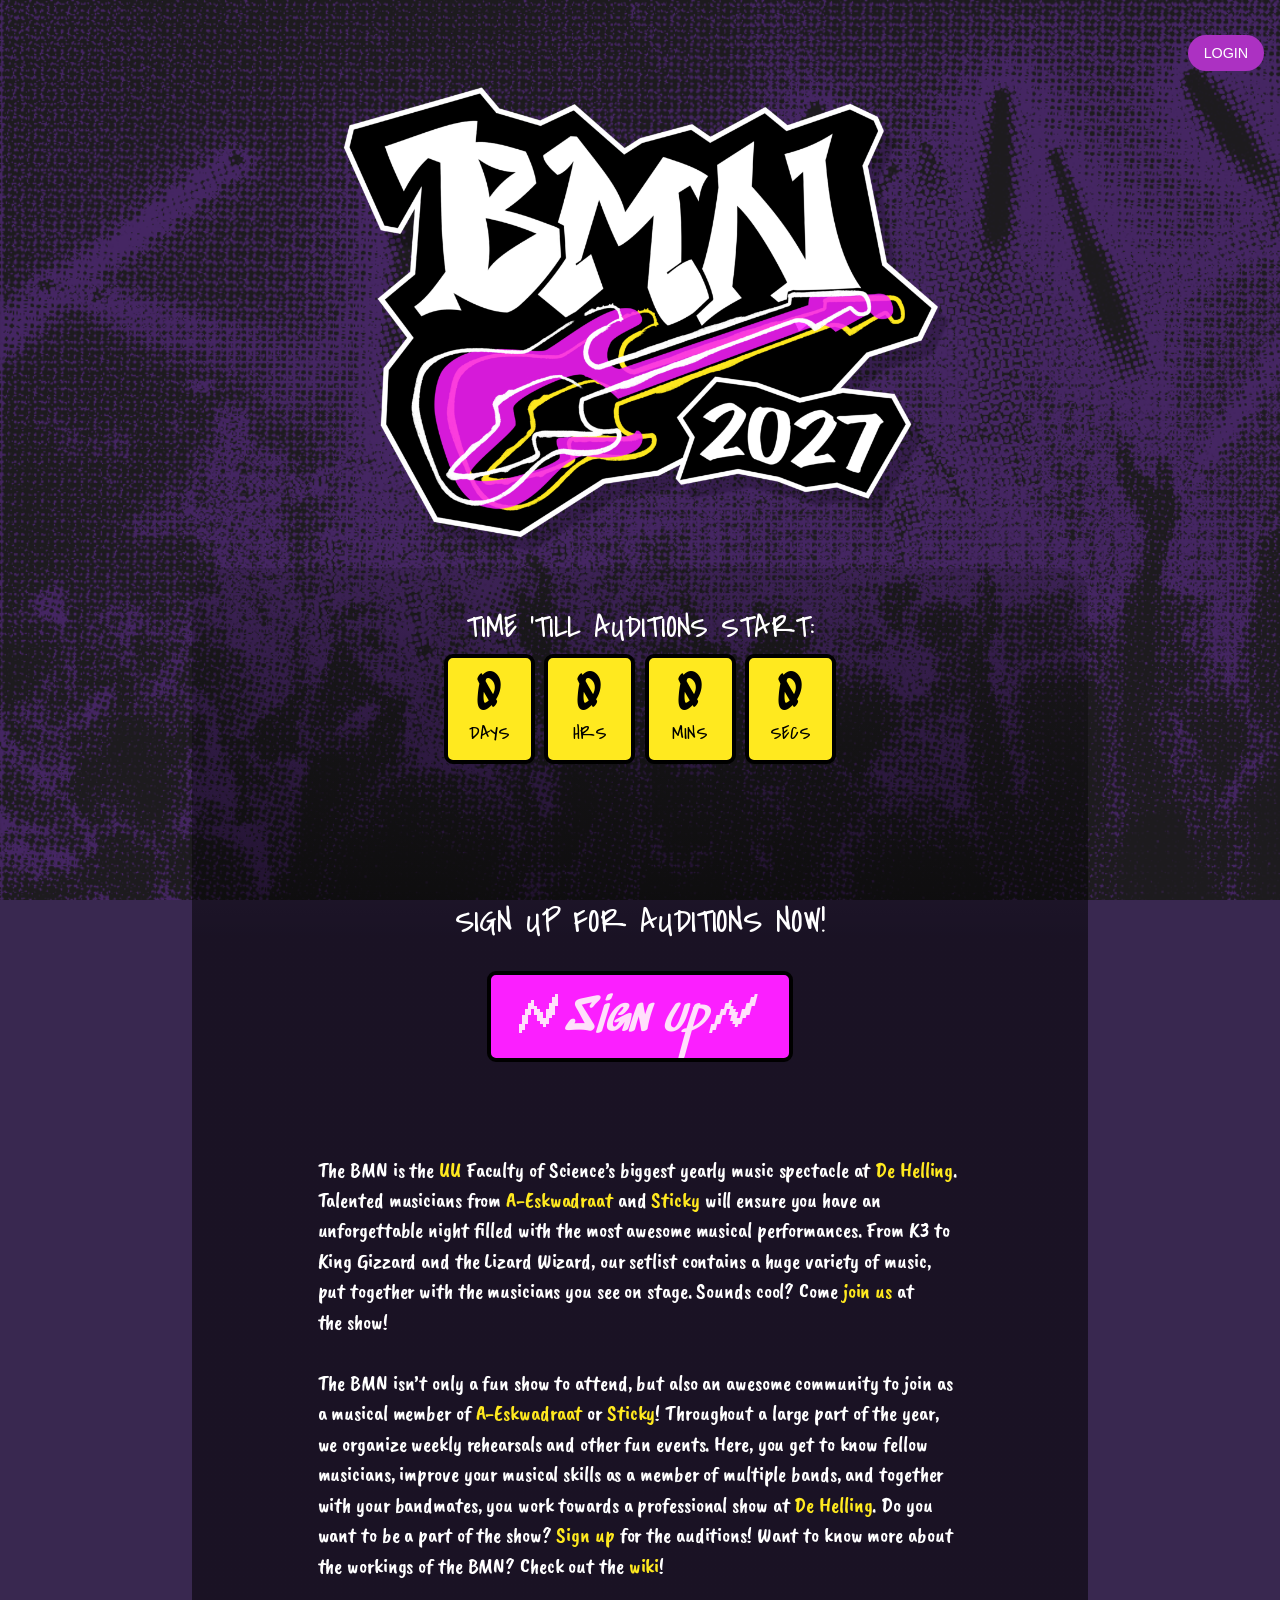
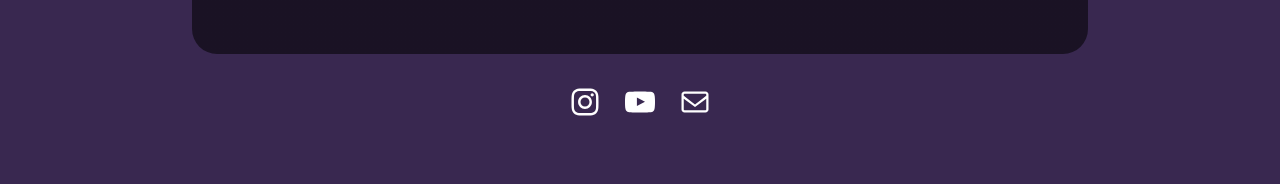
==== index.html @ 880f6e72 "Updated homepage with link to audition form" ====
<!DOCTYPE html>
<html lang="en-US">
<head><meta charset="UTF-8">
	
	<meta name="viewport" content="width=device-width, initial-scale=1">
<meta name="robots" content="max-image-preview:large">
<title>BMN</title>
<link rel="alternate" type="application/rss+xml" title="BMN » Feed" href="/feed/">
<link rel="alternate" type="application/rss+xml" title="BMN » Comments Feed" href="/comments/feed/">
<style id="wp-img-auto-sizes-contain-inline-css">
img:is([sizes=auto i],[sizes^="auto," i]){contain-intrinsic-size:3000px 1500px}
/*# sourceURL=wp-img-auto-sizes-contain-inline-css */
</style>
<link rel="stylesheet" id="kadence-blocks-header-css" href="/wp-content/plugins/kadence-blocks/dist/style-blocks-header.css?ver=3.7.9.1" media="all">
<link rel="stylesheet" id="kadence-blocks-advancedbtn-css" href="/wp-content/plugins/kadence-blocks/dist/style-blocks-advancedbtn.css?ver=3.7.9.1" media="all">
<link rel="stylesheet" id="kb-button-deprecated-styles-css" href="/wp-content/plugins/kadence-blocks/includes/assets/css/kb-button-deprecated-style.min.css?ver=3.7.9.1" media="all">
<link rel="stylesheet" id="kadence-blocks-image-css" href="/wp-content/plugins/kadence-blocks/dist/style-blocks-image.css?ver=3.7.9.1" media="all">
<link rel="stylesheet" id="kadence-blocks-countdown-css" href="/wp-content/plugins/kadence-blocks/dist/style-blocks-countdown.css?ver=3.7.9.1" media="all">
<style id="wp-block-spacer-inline-css">
.wp-block-spacer{clear:both}
/*# sourceURL=/wp-includes/blocks/spacer/style.min.css */
</style>
<style id="kadence-blocks-advancedheading-inline-css">
	.wp-block-kadence-advancedheading mark{background:transparent;border-style:solid;border-width:0}
	.wp-block-kadence-advancedheading mark.kt-highlight{color:#f76a0c;}
	.kb-adv-heading-icon{display: inline-flex;justify-content: center;align-items: center;}
	.is-layout-constrained > .kb-advanced-heading-link {display: block;}.wp-block-kadence-advancedheading.has-background{padding: 0;}.kb-screen-reader-text{position:absolute;width:1px;height:1px;padding:0;margin:-1px;overflow:hidden;clip:rect(0,0,0,0);}
/*# sourceURL=kadence-blocks-advancedheading-inline-css */
</style>
<style id="wp-block-group-inline-css">
.wp-block-group{box-sizing:border-box}:where(.wp-block-group.wp-block-group-is-layout-constrained){position:relative}
/*# sourceURL=/wp-includes/blocks/group/style.min.css */
</style>
<style id="wp-block-social-links-inline-css">
.wp-block-social-links{background:none;box-sizing:border-box;margin-left:0;padding-left:0;padding-right:0;text-indent:0}.wp-block-social-links .wp-social-link a,.wp-block-social-links .wp-social-link a:hover{border-bottom:0;box-shadow:none;text-decoration:none}.wp-block-social-links .wp-social-link svg{height:1em;width:1em}.wp-block-social-links .wp-social-link span:not(.screen-reader-text){font-size:.65em;margin-left:.5em;margin-right:.5em}.wp-block-social-links.has-small-icon-size{font-size:16px}.wp-block-social-links,.wp-block-social-links.has-normal-icon-size{font-size:24px}.wp-block-social-links.has-large-icon-size{font-size:36px}.wp-block-social-links.has-huge-icon-size{font-size:48px}.wp-block-social-links.aligncenter{display:flex;justify-content:center}.wp-block-social-links.alignright{justify-content:flex-end}.wp-block-social-link{border-radius:9999px;display:block}@media not (prefers-reduced-motion){.wp-block-social-link{transition:transform .1s ease}}.wp-block-social-link{height:auto}.wp-block-social-link a{align-items:center;display:flex;line-height:0}.wp-block-social-link:hover{transform:scale(1.1)}.wp-block-social-links .wp-block-social-link.wp-social-link{display:inline-block;margin:0;padding:0}.wp-block-social-links .wp-block-social-link.wp-social-link .wp-block-social-link-anchor,.wp-block-social-links .wp-block-social-link.wp-social-link .wp-block-social-link-anchor svg,.wp-block-social-links .wp-block-social-link.wp-social-link .wp-block-social-link-anchor:active,.wp-block-social-links .wp-block-social-link.wp-social-link .wp-block-social-link-anchor:hover,.wp-block-social-links .wp-block-social-link.wp-social-link .wp-block-social-link-anchor:visited{fill:currentColor;color:currentColor}:where(.wp-block-social-links:not(.is-style-logos-only)) .wp-social-link{background-color:#f0f0f0;color:#444}:where(.wp-block-social-links:not(.is-style-logos-only)) .wp-social-link-amazon{background-color:#f90;color:#fff}:where(.wp-block-social-links:not(.is-style-logos-only)) .wp-social-link-bandcamp{background-color:#1ea0c3;color:#fff}:where(.wp-block-social-links:not(.is-style-logos-only)) .wp-social-link-behance{background-color:#0757fe;color:#fff}:where(.wp-block-social-links:not(.is-style-logos-only)) .wp-social-link-bluesky{background-color:#0a7aff;color:#fff}:where(.wp-block-social-links:not(.is-style-logos-only)) .wp-social-link-codepen{background-color:#1e1f26;color:#fff}:where(.wp-block-social-links:not(.is-style-logos-only)) .wp-social-link-deviantart{background-color:#02e49b;color:#fff}:where(.wp-block-social-links:not(.is-style-logos-only)) .wp-social-link-discord{background-color:#5865f2;color:#fff}:where(.wp-block-social-links:not(.is-style-logos-only)) .wp-social-link-dribbble{background-color:#e94c89;color:#fff}:where(.wp-block-social-links:not(.is-style-logos-only)) .wp-social-link-dropbox{background-color:#4280ff;color:#fff}:where(.wp-block-social-links:not(.is-style-logos-only)) .wp-social-link-etsy{background-color:#f45800;color:#fff}:where(.wp-block-social-links:not(.is-style-logos-only)) .wp-social-link-facebook{background-color:#0866ff;color:#fff}:where(.wp-block-social-links:not(.is-style-logos-only)) .wp-social-link-fivehundredpx{background-color:#000;color:#fff}:where(.wp-block-social-links:not(.is-style-logos-only)) .wp-social-link-flickr{background-color:#0461dd;color:#fff}:where(.wp-block-social-links:not(.is-style-logos-only)) .wp-social-link-foursquare{background-color:#e65678;color:#fff}:where(.wp-block-social-links:not(.is-style-logos-only)) .wp-social-link-github{background-color:#24292d;color:#fff}:where(.wp-block-social-links:not(.is-style-logos-only)) .wp-social-link-goodreads{background-color:#eceadd;color:#382110}:where(.wp-block-social-links:not(.is-style-logos-only)) .wp-social-link-google{background-color:#ea4434;color:#fff}:where(.wp-block-social-links:not(.is-style-logos-only)) .wp-social-link-gravatar{background-color:#1d4fc4;color:#fff}:where(.wp-block-social-links:not(.is-style-logos-only)) .wp-social-link-instagram{background-color:#f00075;color:#fff}:where(.wp-block-social-links:not(.is-style-logos-only)) .wp-social-link-lastfm{background-color:#e21b24;color:#fff}:where(.wp-block-social-links:not(.is-style-logos-only)) .wp-social-link-linkedin{background-color:#0d66c2;color:#fff}:where(.wp-block-social-links:not(.is-style-logos-only)) .wp-social-link-mastodon{background-color:#3288d4;color:#fff}:where(.wp-block-social-links:not(.is-style-logos-only)) .wp-social-link-medium{background-color:#000;color:#fff}:where(.wp-block-social-links:not(.is-style-logos-only)) .wp-social-link-meetup{background-color:#f6405f;color:#fff}:where(.wp-block-social-links:not(.is-style-logos-only)) .wp-social-link-patreon{background-color:#000;color:#fff}:where(.wp-block-social-links:not(.is-style-logos-only)) .wp-social-link-pinterest{background-color:#e60122;color:#fff}:where(.wp-block-social-links:not(.is-style-logos-only)) .wp-social-link-pocket{background-color:#ef4155;color:#fff}:where(.wp-block-social-links:not(.is-style-logos-only)) .wp-social-link-reddit{background-color:#ff4500;color:#fff}:where(.wp-block-social-links:not(.is-style-logos-only)) .wp-social-link-skype{background-color:#0478d7;color:#fff}:where(.wp-block-social-links:not(.is-style-logos-only)) .wp-social-link-snapchat{stroke:#000;background-color:#fefc00;color:#fff}:where(.wp-block-social-links:not(.is-style-logos-only)) .wp-social-link-soundcloud{background-color:#ff5600;color:#fff}:where(.wp-block-social-links:not(.is-style-logos-only)) .wp-social-link-spotify{background-color:#1bd760;color:#fff}:where(.wp-block-social-links:not(.is-style-logos-only)) .wp-social-link-telegram{background-color:#2aabee;color:#fff}:where(.wp-block-social-links:not(.is-style-logos-only)) .wp-social-link-threads{background-color:#000;color:#fff}:where(.wp-block-social-links:not(.is-style-logos-only)) .wp-social-link-tiktok{background-color:#000;color:#fff}:where(.wp-block-social-links:not(.is-style-logos-only)) .wp-social-link-tumblr{background-color:#011835;color:#fff}:where(.wp-block-social-links:not(.is-style-logos-only)) .wp-social-link-twitch{background-color:#6440a4;color:#fff}:where(.wp-block-social-links:not(.is-style-logos-only)) .wp-social-link-twitter{background-color:#1da1f2;color:#fff}:where(.wp-block-social-links:not(.is-style-logos-only)) .wp-social-link-vimeo{background-color:#1eb7ea;color:#fff}:where(.wp-block-social-links:not(.is-style-logos-only)) .wp-social-link-vk{background-color:#4680c2;color:#fff}:where(.wp-block-social-links:not(.is-style-logos-only)) .wp-social-link-wordpress{background-color:#3499cd;color:#fff}:where(.wp-block-social-links:not(.is-style-logos-only)) .wp-social-link-whatsapp{background-color:#25d366;color:#fff}:where(.wp-block-social-links:not(.is-style-logos-only)) .wp-social-link-x{background-color:#000;color:#fff}:where(.wp-block-social-links:not(.is-style-logos-only)) .wp-social-link-yelp{background-color:#d32422;color:#fff}:where(.wp-block-social-links:not(.is-style-logos-only)) .wp-social-link-youtube{background-color:red;color:#fff}:where(.wp-block-social-links.is-style-logos-only) .wp-social-link{background:none}:where(.wp-block-social-links.is-style-logos-only) .wp-social-link svg{height:1.25em;width:1.25em}:where(.wp-block-social-links.is-style-logos-only) .wp-social-link-amazon{color:#f90}:where(.wp-block-social-links.is-style-logos-only) .wp-social-link-bandcamp{color:#1ea0c3}:where(.wp-block-social-links.is-style-logos-only) .wp-social-link-behance{color:#0757fe}:where(.wp-block-social-links.is-style-logos-only) .wp-social-link-bluesky{color:#0a7aff}:where(.wp-block-social-links.is-style-logos-only) .wp-social-link-codepen{color:#1e1f26}:where(.wp-block-social-links.is-style-logos-only) .wp-social-link-deviantart{color:#02e49b}:where(.wp-block-social-links.is-style-logos-only) .wp-social-link-discord{color:#5865f2}:where(.wp-block-social-links.is-style-logos-only) .wp-social-link-dribbble{color:#e94c89}:where(.wp-block-social-links.is-style-logos-only) .wp-social-link-dropbox{color:#4280ff}:where(.wp-block-social-links.is-style-logos-only) .wp-social-link-etsy{color:#f45800}:where(.wp-block-social-links.is-style-logos-only) .wp-social-link-facebook{color:#0866ff}:where(.wp-block-social-links.is-style-logos-only) .wp-social-link-fivehundredpx{color:#000}:where(.wp-block-social-links.is-style-logos-only) .wp-social-link-flickr{color:#0461dd}:where(.wp-block-social-links.is-style-logos-only) .wp-social-link-foursquare{color:#e65678}:where(.wp-block-social-links.is-style-logos-only) .wp-social-link-github{color:#24292d}:where(.wp-block-social-links.is-style-logos-only) .wp-social-link-goodreads{color:#382110}:where(.wp-block-social-links.is-style-logos-only) .wp-social-link-google{color:#ea4434}:where(.wp-block-social-links.is-style-logos-only) .wp-social-link-gravatar{color:#1d4fc4}:where(.wp-block-social-links.is-style-logos-only) .wp-social-link-instagram{color:#f00075}:where(.wp-block-social-links.is-style-logos-only) .wp-social-link-lastfm{color:#e21b24}:where(.wp-block-social-links.is-style-logos-only) .wp-social-link-linkedin{color:#0d66c2}:where(.wp-block-social-links.is-style-logos-only) .wp-social-link-mastodon{color:#3288d4}:where(.wp-block-social-links.is-style-logos-only) .wp-social-link-medium{color:#000}:where(.wp-block-social-links.is-style-logos-only) .wp-social-link-meetup{color:#f6405f}:where(.wp-block-social-links.is-style-logos-only) .wp-social-link-patreon{color:#000}:where(.wp-block-social-links.is-style-logos-only) .wp-social-link-pinterest{color:#e60122}:where(.wp-block-social-links.is-style-logos-only) .wp-social-link-pocket{color:#ef4155}:where(.wp-block-social-links.is-style-logos-only) .wp-social-link-reddit{color:#ff4500}:where(.wp-block-social-links.is-style-logos-only) .wp-social-link-skype{color:#0478d7}:where(.wp-block-social-links.is-style-logos-only) .wp-social-link-snapchat{stroke:#000;color:#fff}:where(.wp-block-social-links.is-style-logos-only) .wp-social-link-soundcloud{color:#ff5600}:where(.wp-block-social-links.is-style-logos-only) .wp-social-link-spotify{color:#1bd760}:where(.wp-block-social-links.is-style-logos-only) .wp-social-link-telegram{color:#2aabee}:where(.wp-block-social-links.is-style-logos-only) .wp-social-link-threads{color:#000}:where(.wp-block-social-links.is-style-logos-only) .wp-social-link-tiktok{color:#000}:where(.wp-block-social-links.is-style-logos-only) .wp-social-link-tumblr{color:#011835}:where(.wp-block-social-links.is-style-logos-only) .wp-social-link-twitch{color:#6440a4}:where(.wp-block-social-links.is-style-logos-only) .wp-social-link-twitter{color:#1da1f2}:where(.wp-block-social-links.is-style-logos-only) .wp-social-link-vimeo{color:#1eb7ea}:where(.wp-block-social-links.is-style-logos-only) .wp-social-link-vk{color:#4680c2}:where(.wp-block-social-links.is-style-logos-only) .wp-social-link-whatsapp{color:#25d366}:where(.wp-block-social-links.is-style-logos-only) .wp-social-link-wordpress{color:#3499cd}:where(.wp-block-social-links.is-style-logos-only) .wp-social-link-x{color:#000}:where(.wp-block-social-links.is-style-logos-only) .wp-social-link-yelp{color:#d32422}:where(.wp-block-social-links.is-style-logos-only) .wp-social-link-youtube{color:red}.wp-block-social-links.is-style-pill-shape .wp-social-link{width:auto}:root :where(.wp-block-social-links .wp-social-link a){padding:.25em}:root :where(.wp-block-social-links.is-style-logos-only .wp-social-link a){padding:0}:root :where(.wp-block-social-links.is-style-pill-shape .wp-social-link a){padding-left:.6666666667em;padding-right:.6666666667em}.wp-block-social-links:not(.has-icon-color):not(.has-icon-background-color) .wp-social-link-snapchat .wp-block-social-link-label{color:#000}
/*# sourceURL=/wp-includes/blocks/social-links/style.min.css */
</style>
<style id="wp-block-library-inline-css">
:root{--wp-block-synced-color:#7a00df;--wp-block-synced-color--rgb:122,0,223;--wp-bound-block-color:var(--wp-block-synced-color);--wp-editor-canvas-background:#ddd;--wp-admin-theme-color:#007cba;--wp-admin-theme-color--rgb:0,124,186;--wp-admin-theme-color-darker-10:#006ba1;--wp-admin-theme-color-darker-10--rgb:0,107,160.5;--wp-admin-theme-color-darker-20:#005a87;--wp-admin-theme-color-darker-20--rgb:0,90,135;--wp-admin-border-width-focus:2px}@media (min-resolution:192dpi){:root{--wp-admin-border-width-focus:1.5px}}.wp-element-button{cursor:pointer}:root .has-very-light-gray-background-color{background-color:#eee}:root .has-very-dark-gray-background-color{background-color:#313131}:root .has-very-light-gray-color{color:#eee}:root .has-very-dark-gray-color{color:#313131}:root .has-vivid-green-cyan-to-vivid-cyan-blue-gradient-background{background:linear-gradient(135deg,#00d084,#0693e3)}:root .has-purple-crush-gradient-background{background:linear-gradient(135deg,#34e2e4,#4721fb 50%,#ab1dfe)}:root .has-hazy-dawn-gradient-background{background:linear-gradient(135deg,#faaca8,#dad0ec)}:root .has-subdued-olive-gradient-background{background:linear-gradient(135deg,#fafae1,#67a671)}:root .has-atomic-cream-gradient-background{background:linear-gradient(135deg,#fdd79a,#004a59)}:root .has-nightshade-gradient-background{background:linear-gradient(135deg,#330968,#31cdcf)}:root .has-midnight-gradient-background{background:linear-gradient(135deg,#020381,#2874fc)}:root{--wp--preset--font-size--normal:16px;--wp--preset--font-size--huge:42px}.has-regular-font-size{font-size:1em}.has-larger-font-size{font-size:2.625em}.has-normal-font-size{font-size:var(--wp--preset--font-size--normal)}.has-huge-font-size{font-size:var(--wp--preset--font-size--huge)}:root .has-text-align-center{text-align:center}:root .has-text-align-left{text-align:left}:root .has-text-align-right{text-align:right}.has-fit-text{white-space:nowrap!important}#end-resizable-editor-section{display:none}.aligncenter{clear:both}.items-justified-left{justify-content:flex-start}.items-justified-center{justify-content:center}.items-justified-right{justify-content:flex-end}.items-justified-space-between{justify-content:space-between}.screen-reader-text{word-wrap:normal!important;border:0;clip-path:inset(50%);height:1px;margin:-1px;overflow:hidden;padding:0;position:absolute;width:1px;word-break:normal!important}.screen-reader-text:focus{background-color:#ddd;clip-path:none;color:#444;display:block;font-size:1em;height:auto;left:5px;line-height:normal;padding:15px 23px 14px;text-decoration:none;top:5px;width:auto;z-index:100000}html :where(.has-border-color){border-style:solid}html :where([style^=border-color],[style*=";border-color"],[style*="; border-color"]){border-style:solid}html :where([style^=border-top-color],[style*=";border-top-color"],[style*="; border-top-color"]){border-top-style:solid}html :where([style^=border-right-color],[style*=";border-right-color"],[style*="; border-right-color"]){border-right-style:solid}html :where([style^=border-bottom-color],[style*=";border-bottom-color"],[style*="; border-bottom-color"]){border-bottom-style:solid}html :where([style^=border-left-color],[style*=";border-left-color"],[style*="; border-left-color"]){border-left-style:solid}html :where([style^=border-width],[style*=";border-width"],[style*="; border-width"]){border-style:solid}html :where([style^=border-top-width],[style*=";border-top-width"],[style*="; border-top-width"]){border-top-style:solid}html :where([style^=border-right-width],[style*=";border-right-width"],[style*="; border-right-width"]){border-right-style:solid}html :where([style^=border-bottom-width],[style*=";border-bottom-width"],[style*="; border-bottom-width"]){border-bottom-style:solid}html :where([style^=border-left-width],[style*=";border-left-width"],[style*="; border-left-width"]){border-left-style:solid}html :where(img[class*=wp-image-]){height:auto;max-width:100%}:where(figure){margin:0 0 1em}html :where(.is-position-sticky){--wp-admin--admin-bar--position-offset:var(--wp-admin--admin-bar--height,0px)}@media screen and (max-width:600px){html :where(.is-position-sticky){--wp-admin--admin-bar--position-offset:0px}}
/*# sourceURL=/wp-includes/css/dist/block-library/common.min.css */
</style>
<style id="global-styles-inline-css">
:root{--wp--preset--aspect-ratio--square: 1;--wp--preset--aspect-ratio--4-3: 4/3;--wp--preset--aspect-ratio--3-4: 3/4;--wp--preset--aspect-ratio--3-2: 3/2;--wp--preset--aspect-ratio--2-3: 2/3;--wp--preset--aspect-ratio--16-9: 16/9;--wp--preset--aspect-ratio--9-16: 9/16;--wp--preset--color--black: #000000;--wp--preset--color--cyan-bluish-gray: #abb8c3;--wp--preset--color--white: #ffffff;--wp--preset--color--pale-pink: #f78da7;--wp--preset--color--vivid-red: #cf2e2e;--wp--preset--color--luminous-vivid-orange: #ff6900;--wp--preset--color--luminous-vivid-amber: #fcb900;--wp--preset--color--light-green-cyan: #7bdcb5;--wp--preset--color--vivid-green-cyan: #00d084;--wp--preset--color--pale-cyan-blue: #8ed1fc;--wp--preset--color--vivid-cyan-blue: #0693e3;--wp--preset--color--vivid-purple: #9b51e0;--wp--preset--color--base: #FFFFFF;--wp--preset--color--contrast: #111111;--wp--preset--color--accent-1: #FFEE58;--wp--preset--color--accent-2: #F6CFF4;--wp--preset--color--accent-3: #503AA8;--wp--preset--color--accent-4: #686868;--wp--preset--color--accent-5: #FBFAF3;--wp--preset--color--accent-6: color-mix(in srgb, currentColor 20%, transparent);--wp--preset--gradient--vivid-cyan-blue-to-vivid-purple: linear-gradient(135deg,rgb(6,147,227) 0%,rgb(155,81,224) 100%);--wp--preset--gradient--light-green-cyan-to-vivid-green-cyan: linear-gradient(135deg,rgb(122,220,180) 0%,rgb(0,208,130) 100%);--wp--preset--gradient--luminous-vivid-amber-to-luminous-vivid-orange: linear-gradient(135deg,rgb(252,185,0) 0%,rgb(255,105,0) 100%);--wp--preset--gradient--luminous-vivid-orange-to-vivid-red: linear-gradient(135deg,rgb(255,105,0) 0%,rgb(207,46,46) 100%);--wp--preset--gradient--very-light-gray-to-cyan-bluish-gray: linear-gradient(135deg,rgb(238,238,238) 0%,rgb(169,184,195) 100%);--wp--preset--gradient--cool-to-warm-spectrum: linear-gradient(135deg,rgb(74,234,220) 0%,rgb(151,120,209) 20%,rgb(207,42,186) 40%,rgb(238,44,130) 60%,rgb(251,105,98) 80%,rgb(254,248,76) 100%);--wp--preset--gradient--blush-light-purple: linear-gradient(135deg,rgb(255,206,236) 0%,rgb(152,150,240) 100%);--wp--preset--gradient--blush-bordeaux: linear-gradient(135deg,rgb(254,205,165) 0%,rgb(254,45,45) 50%,rgb(107,0,62) 100%);--wp--preset--gradient--luminous-dusk: linear-gradient(135deg,rgb(255,203,112) 0%,rgb(199,81,192) 50%,rgb(65,88,208) 100%);--wp--preset--gradient--pale-ocean: linear-gradient(135deg,rgb(255,245,203) 0%,rgb(182,227,212) 50%,rgb(51,167,181) 100%);--wp--preset--gradient--electric-grass: linear-gradient(135deg,rgb(202,248,128) 0%,rgb(113,206,126) 100%);--wp--preset--gradient--midnight: linear-gradient(135deg,rgb(2,3,129) 0%,rgb(40,116,252) 100%);--wp--preset--font-size--small: 0.875rem;--wp--preset--font-size--medium: clamp(1rem, 1rem + ((1vw - 0.2rem) * 0.196), 1.125rem);--wp--preset--font-size--large: clamp(1.125rem, 1.125rem + ((1vw - 0.2rem) * 0.392), 1.375rem);--wp--preset--font-size--x-large: clamp(1.75rem, 1.75rem + ((1vw - 0.2rem) * 0.392), 2rem);--wp--preset--font-size--xx-large: clamp(2.15rem, 2.15rem + ((1vw - 0.2rem) * 1.333), 3rem);--wp--preset--font-family--manrope: Manrope, sans-serif;--wp--preset--font-family--fira-code: "Fira Code", monospace;--wp--preset--spacing--20: 10px;--wp--preset--spacing--30: 20px;--wp--preset--spacing--40: 30px;--wp--preset--spacing--50: clamp(30px, 5vw, 50px);--wp--preset--spacing--60: clamp(30px, 7vw, 70px);--wp--preset--spacing--70: clamp(50px, 7vw, 90px);--wp--preset--spacing--80: clamp(70px, 10vw, 140px);--wp--preset--shadow--natural: 6px 6px 9px rgba(0, 0, 0, 0.2);--wp--preset--shadow--deep: 12px 12px 50px rgba(0, 0, 0, 0.4);--wp--preset--shadow--sharp: 6px 6px 0px rgba(0, 0, 0, 0.2);--wp--preset--shadow--outlined: 6px 6px 0px -3px rgb(255, 255, 255), 6px 6px rgb(0, 0, 0);--wp--preset--shadow--crisp: 6px 6px 0px rgb(0, 0, 0);}.wp-block-button{--wp--preset--dimension--25: 25%;--wp--preset--dimension--50: 50%;--wp--preset--dimension--75: 75%;--wp--preset--dimension--100: 100%;}:root { --wp--style--global--content-size: 645px;--wp--style--global--wide-size: 1340px; }:where(body) { margin: 0; }.wp-site-blocks { padding-top: var(--wp--style--root--padding-top); padding-bottom: var(--wp--style--root--padding-bottom); }.has-global-padding { padding-right: var(--wp--style--root--padding-right); padding-left: var(--wp--style--root--padding-left); }.has-global-padding > .alignfull { margin-right: calc(var(--wp--style--root--padding-right) * -1); margin-left: calc(var(--wp--style--root--padding-left) * -1); }.has-global-padding :where(:not(.alignfull.is-layout-flow) > .has-global-padding:not(.wp-block-block, .alignfull)) { padding-right: 0; padding-left: 0; }.has-global-padding :where(:not(.alignfull.is-layout-flow) > .has-global-padding:not(.wp-block-block, .alignfull)) > .alignfull { margin-left: 0; margin-right: 0; }.wp-site-blocks > .alignleft { float: left; margin-right: 2em; }.wp-site-blocks > .alignright { float: right; margin-left: 2em; }.wp-site-blocks > .aligncenter { justify-content: center; margin-left: auto; margin-right: auto; }:where(.wp-site-blocks) > * { margin-block-start: 1.2rem; margin-block-end: 0; }:where(.wp-site-blocks) > :first-child { margin-block-start: 0; }:where(.wp-site-blocks) > :last-child { margin-block-end: 0; }:root { --wp--style--block-gap: 1.2rem; }:root :where(.is-layout-flow) > :first-child{margin-block-start: 0;}:root :where(.is-layout-flow) > :last-child{margin-block-end: 0;}:root :where(.is-layout-flow) > *{margin-block-start: 1.2rem;margin-block-end: 0;}:root :where(.is-layout-constrained) > :first-child{margin-block-start: 0;}:root :where(.is-layout-constrained) > :last-child{margin-block-end: 0;}:root :where(.is-layout-constrained) > *{margin-block-start: 1.2rem;margin-block-end: 0;}:root :where(.is-layout-flex){gap: 1.2rem;}:root :where(.is-layout-grid){gap: 1.2rem;}.is-layout-flow > .alignleft{float: left;margin-inline-start: 0;margin-inline-end: 2em;}.is-layout-flow > .alignright{float: right;margin-inline-start: 2em;margin-inline-end: 0;}.is-layout-flow > .aligncenter{margin-left: auto !important;margin-right: auto !important;}.is-layout-constrained > .alignleft{float: left;margin-inline-start: 0;margin-inline-end: 2em;}.is-layout-constrained > .alignright{float: right;margin-inline-start: 2em;margin-inline-end: 0;}.is-layout-constrained > .aligncenter{margin-left: auto !important;margin-right: auto !important;}.is-layout-constrained > :where(:not(.alignleft):not(.alignright):not(.alignfull)){max-width: var(--wp--style--global--content-size);margin-left: auto !important;margin-right: auto !important;}.is-layout-constrained > .alignwide{max-width: var(--wp--style--global--wide-size);}body .is-layout-flex{display: flex;}.is-layout-flex{flex-wrap: wrap;align-items: center;}.is-layout-flex > :is(*, div){margin: 0;}body .is-layout-grid{display: grid;}.is-layout-grid > :is(*, div){margin: 0;}html{min-height: calc(100% - var(--wp-admin--admin-bar--height, 0px));}body{background-color: #392850;background-image: url('/wp-content/uploads/2026/09/BG3-1.png');background-size: cover;background-attachment: fixed;color: var(--wp--preset--color--contrast);font-family: var(--wp--preset--font-family--manrope);font-size: var(--wp--preset--font-size--large);font-weight: 300;letter-spacing: -0.1px;line-height: 1.4;--wp--style--root--padding-top: 0px;--wp--style--root--padding-right: var(--wp--preset--spacing--50);--wp--style--root--padding-bottom: 0px;--wp--style--root--padding-left: var(--wp--preset--spacing--50);}a:where(:not(.wp-element-button)){color: #ffe91f;text-decoration: none;}:root :where(a:where(:not(.wp-element-button)):hover){text-decoration: none;}h1, h2, h3, h4, h5, h6{font-weight: 400;letter-spacing: -0.1px;line-height: 1.125;}h1{font-size: var(--wp--preset--font-size--xx-large);}h2{font-size: var(--wp--preset--font-size--x-large);}h3{font-size: var(--wp--preset--font-size--large);}h4{font-size: var(--wp--preset--font-size--medium);}h5{font-size: var(--wp--preset--font-size--small);letter-spacing: 0.5px;}h6{font-size: var(--wp--preset--font-size--small);font-weight: 700;letter-spacing: 1.4px;text-transform: uppercase;}:root :where(.wp-element-button, .wp-block-button__link){background-color: var(--wp--preset--color--contrast);border-width: 0;color: var(--wp--preset--color--base);font-family: inherit;font-size: var(--wp--preset--font-size--medium);font-style: inherit;font-weight: inherit;letter-spacing: inherit;line-height: inherit;padding-top: 1rem;padding-right: 2.25rem;padding-bottom: 1rem;padding-left: 2.25rem;text-decoration: none;text-transform: inherit;}:root :where(.wp-element-button:hover, .wp-block-button__link:hover){background-color: color-mix(in srgb, var(--wp--preset--color--contrast) 85%, transparent);border-color: transparent;color: var(--wp--preset--color--base);}:root :where(.wp-element-button:focus, .wp-block-button__link:focus){outline-color: var(--wp--preset--color--accent-4);outline-offset: 2px;}:root :where(.wp-element-caption, .wp-block-audio figcaption, .wp-block-embed figcaption, .wp-block-gallery figcaption, .wp-block-image figcaption, .wp-block-table figcaption, .wp-block-video figcaption){font-size: var(--wp--preset--font-size--small);line-height: 1.4;}.has-black-color{color: var(--wp--preset--color--black) !important;}.has-cyan-bluish-gray-color{color: var(--wp--preset--color--cyan-bluish-gray) !important;}.has-white-color{color: var(--wp--preset--color--white) !important;}.has-pale-pink-color{color: var(--wp--preset--color--pale-pink) !important;}.has-vivid-red-color{color: var(--wp--preset--color--vivid-red) !important;}.has-luminous-vivid-orange-color{color: var(--wp--preset--color--luminous-vivid-orange) !important;}.has-luminous-vivid-amber-color{color: var(--wp--preset--color--luminous-vivid-amber) !important;}.has-light-green-cyan-color{color: var(--wp--preset--color--light-green-cyan) !important;}.has-vivid-green-cyan-color{color: var(--wp--preset--color--vivid-green-cyan) !important;}.has-pale-cyan-blue-color{color: var(--wp--preset--color--pale-cyan-blue) !important;}.has-vivid-cyan-blue-color{color: var(--wp--preset--color--vivid-cyan-blue) !important;}.has-vivid-purple-color{color: var(--wp--preset--color--vivid-purple) !important;}.has-base-color{color: var(--wp--preset--color--base) !important;}.has-contrast-color{color: var(--wp--preset--color--contrast) !important;}.has-accent-1-color{color: var(--wp--preset--color--accent-1) !important;}.has-accent-2-color{color: var(--wp--preset--color--accent-2) !important;}.has-accent-3-color{color: var(--wp--preset--color--accent-3) !important;}.has-accent-4-color{color: var(--wp--preset--color--accent-4) !important;}.has-accent-5-color{color: var(--wp--preset--color--accent-5) !important;}.has-accent-6-color{color: var(--wp--preset--color--accent-6) !important;}.has-black-background-color{background-color: var(--wp--preset--color--black) !important;}.has-cyan-bluish-gray-background-color{background-color: var(--wp--preset--color--cyan-bluish-gray) !important;}.has-white-background-color{background-color: var(--wp--preset--color--white) !important;}.has-pale-pink-background-color{background-color: var(--wp--preset--color--pale-pink) !important;}.has-vivid-red-background-color{background-color: var(--wp--preset--color--vivid-red) !important;}.has-luminous-vivid-orange-background-color{background-color: var(--wp--preset--color--luminous-vivid-orange) !important;}.has-luminous-vivid-amber-background-color{background-color: var(--wp--preset--color--luminous-vivid-amber) !important;}.has-light-green-cyan-background-color{background-color: var(--wp--preset--color--light-green-cyan) !important;}.has-vivid-green-cyan-background-color{background-color: var(--wp--preset--color--vivid-green-cyan) !important;}.has-pale-cyan-blue-background-color{background-color: var(--wp--preset--color--pale-cyan-blue) !important;}.has-vivid-cyan-blue-background-color{background-color: var(--wp--preset--color--vivid-cyan-blue) !important;}.has-vivid-purple-background-color{background-color: var(--wp--preset--color--vivid-purple) !important;}.has-base-background-color{background-color: var(--wp--preset--color--base) !important;}.has-contrast-background-color{background-color: var(--wp--preset--color--contrast) !important;}.has-accent-1-background-color{background-color: var(--wp--preset--color--accent-1) !important;}.has-accent-2-background-color{background-color: var(--wp--preset--color--accent-2) !important;}.has-accent-3-background-color{background-color: var(--wp--preset--color--accent-3) !important;}.has-accent-4-background-color{background-color: var(--wp--preset--color--accent-4) !important;}.has-accent-5-background-color{background-color: var(--wp--preset--color--accent-5) !important;}.has-accent-6-background-color{background-color: var(--wp--preset--color--accent-6) !important;}.has-black-border-color{border-color: var(--wp--preset--color--black) !important;}.has-cyan-bluish-gray-border-color{border-color: var(--wp--preset--color--cyan-bluish-gray) !important;}.has-white-border-color{border-color: var(--wp--preset--color--white) !important;}.has-pale-pink-border-color{border-color: var(--wp--preset--color--pale-pink) !important;}.has-vivid-red-border-color{border-color: var(--wp--preset--color--vivid-red) !important;}.has-luminous-vivid-orange-border-color{border-color: var(--wp--preset--color--luminous-vivid-orange) !important;}.has-luminous-vivid-amber-border-color{border-color: var(--wp--preset--color--luminous-vivid-amber) !important;}.has-light-green-cyan-border-color{border-color: var(--wp--preset--color--light-green-cyan) !important;}.has-vivid-green-cyan-border-color{border-color: var(--wp--preset--color--vivid-green-cyan) !important;}.has-pale-cyan-blue-border-color{border-color: var(--wp--preset--color--pale-cyan-blue) !important;}.has-vivid-cyan-blue-border-color{border-color: var(--wp--preset--color--vivid-cyan-blue) !important;}.has-vivid-purple-border-color{border-color: var(--wp--preset--color--vivid-purple) !important;}.has-base-border-color{border-color: var(--wp--preset--color--base) !important;}.has-contrast-border-color{border-color: var(--wp--preset--color--contrast) !important;}.has-accent-1-border-color{border-color: var(--wp--preset--color--accent-1) !important;}.has-accent-2-border-color{border-color: var(--wp--preset--color--accent-2) !important;}.has-accent-3-border-color{border-color: var(--wp--preset--color--accent-3) !important;}.has-accent-4-border-color{border-color: var(--wp--preset--color--accent-4) !important;}.has-accent-5-border-color{border-color: var(--wp--preset--color--accent-5) !important;}.has-accent-6-border-color{border-color: var(--wp--preset--color--accent-6) !important;}.has-vivid-cyan-blue-to-vivid-purple-gradient-background{background: var(--wp--preset--gradient--vivid-cyan-blue-to-vivid-purple) !important;}.has-light-green-cyan-to-vivid-green-cyan-gradient-background{background: var(--wp--preset--gradient--light-green-cyan-to-vivid-green-cyan) !important;}.has-luminous-vivid-amber-to-luminous-vivid-orange-gradient-background{background: var(--wp--preset--gradient--luminous-vivid-amber-to-luminous-vivid-orange) !important;}.has-luminous-vivid-orange-to-vivid-red-gradient-background{background: var(--wp--preset--gradient--luminous-vivid-orange-to-vivid-red) !important;}.has-very-light-gray-to-cyan-bluish-gray-gradient-background{background: var(--wp--preset--gradient--very-light-gray-to-cyan-bluish-gray) !important;}.has-cool-to-warm-spectrum-gradient-background{background: var(--wp--preset--gradient--cool-to-warm-spectrum) !important;}.has-blush-light-purple-gradient-background{background: var(--wp--preset--gradient--blush-light-purple) !important;}.has-blush-bordeaux-gradient-background{background: var(--wp--preset--gradient--blush-bordeaux) !important;}.has-luminous-dusk-gradient-background{background: var(--wp--preset--gradient--luminous-dusk) !important;}.has-pale-ocean-gradient-background{background: var(--wp--preset--gradient--pale-ocean) !important;}.has-electric-grass-gradient-background{background: var(--wp--preset--gradient--electric-grass) !important;}.has-midnight-gradient-background{background: var(--wp--preset--gradient--midnight) !important;}.has-small-font-size{font-size: var(--wp--preset--font-size--small) !important;}.has-medium-font-size{font-size: var(--wp--preset--font-size--medium) !important;}.has-large-font-size{font-size: var(--wp--preset--font-size--large) !important;}.has-x-large-font-size{font-size: var(--wp--preset--font-size--x-large) !important;}.has-xx-large-font-size{font-size: var(--wp--preset--font-size--xx-large) !important;}.has-manrope-font-family{font-family: var(--wp--preset--font-family--manrope) !important;}.has-fira-code-font-family{font-family: var(--wp--preset--font-family--fira-code) !important;}
/*# sourceURL=global-styles-inline-css */
</style>
<style id="wp-block-custom-css-inline-css">
:root :where(.wp-custom-css-8f3eed35){width:67%;
height:auto;
margin: auto;}
:root :where(.wp-custom-css-deba578d){width: 70%;
margin: auto;}
:root :where(.wp-custom-css-328563e9.responsive-text ){font-size: clamp(20px, 4vw, 35px);}
:root :where(.wp-custom-css-ea723da6a:hover ){background-color: #fb1cdd;}
/*# sourceURL=wp-block-custom-css-inline-css */
</style>
<style id="wp-emoji-styles-inline-css">

	img.wp-smiley, img.emoji {
		display: inline !important;
		border: none !important;
		box-shadow: none !important;
		height: 1em !important;
		width: 1em !important;
		margin: 0 0.07em !important;
		vertical-align: -0.1em !important;
		background: none !important;
		padding: 0 !important;
	}
/*# sourceURL=wp-emoji-styles-inline-css */
</style>
<style id="core-block-supports-inline-css">
@media (width <= 480px){.wp-states-d566bdbd{margin-top:0 !important;margin-bottom:0 !important;}}.wp-container-core-group-is-layout-7fde7fa2 > .alignfull{margin-right:calc(var(--wp--preset--spacing--70) * -1);margin-left:calc(var(--wp--preset--spacing--70) * -1);}.wp-container-core-group-is-layout-7fde7fa2 > *{margin-block-start:0;margin-block-end:0;}.wp-container-core-group-is-layout-7fde7fa2 > * + *{margin-block-start:var(--wp--preset--spacing--40);margin-block-end:0;}.wp-container-core-social-links-is-layout-7e3ee2ab{gap:0 1.2rem;justify-content:center;}
/*# sourceURL=core-block-supports-inline-css */
</style>
<style id="wp-block-template-skip-link-inline-css">
/*! This file is auto-generated */
.skip-link.screen-reader-text{border:0;clip-path:inset(50%);height:1px;margin:-1px;overflow:hidden;padding:0;position:absolute!important;width:1px;word-wrap:normal!important;word-break:normal!important}.skip-link.screen-reader-text:focus{background-color:#eee;clip-path:none;color:#444;display:block;font-size:1em;height:auto;left:5px;line-height:normal;padding:15px 23px 14px;text-decoration:none;top:5px;width:auto;z-index:100000}
/*# sourceURL=/wp-includes/css/wp-block-template-skip-link.min.css */
</style>
<link rel="stylesheet" id="dashicons-css" href="/wp-includes/css/dashicons.min.css?ver=7.1" media="all">
<link rel="stylesheet" id="admin-bar-css" href="/wp-includes/css/admin-bar.min.css?ver=7.1" media="all">
<style id="admin-bar-inline-css">

    /* Hide CanvasJS credits for P404 charts specifically */
    #p404RedirectChart .canvasjs-chart-credit {
        display: none !important;
    }
    
    #p404RedirectChart canvas {
        border-radius: 6px;
    }

    .p404-redirect-adminbar-weekly-title {
        font-weight: bold;
        font-size: 14px;
        color: #fff;
        margin-bottom: 6px;
    }

    #wpadminbar #wp-admin-bar-p404_free_top_button .ab-icon:before {
        content: "\f103";
        color: #dc3545;
        top: 3px;
    }
    
    #wp-admin-bar-p404_free_top_button .ab-item {
        min-width: 80px !important;
        padding: 0px !important;
    }
    
    /* Ensure proper positioning and z-index for P404 dropdown */
    .p404-redirect-adminbar-dropdown-wrap { 
        min-width: 0; 
        padding: 0;
        position: static !important;
    }
    
    #wpadminbar #wp-admin-bar-p404_free_top_button_dropdown {
        position: static !important;
    }
    
    #wpadminbar #wp-admin-bar-p404_free_top_button_dropdown .ab-item {
        padding: 0 !important;
        margin: 0 !important;
    }
    
    .p404-redirect-dropdown-container {
        min-width: 340px;
        padding: 18px 18px 12px 18px;
        background: #23282d !important;
        color: #fff;
        border-radius: 12px;
        box-shadow: 0 8px 32px rgba(0,0,0,0.25);
        margin-top: 10px;
        position: relative !important;
        z-index: 999999 !important;
        display: block !important;
        border: 1px solid #444;
    }
    
    /* Ensure P404 dropdown appears on hover */
    #wpadminbar #wp-admin-bar-p404_free_top_button .p404-redirect-dropdown-container { 
        display: none !important;
    }
    
    #wpadminbar #wp-admin-bar-p404_free_top_button:hover .p404-redirect-dropdown-container { 
        display: block !important;
    }
    
    #wpadminbar #wp-admin-bar-p404_free_top_button:hover #wp-admin-bar-p404_free_top_button_dropdown .p404-redirect-dropdown-container {
        display: block !important;
    }
    
    .p404-redirect-card {
        background: #2c3338;
        border-radius: 8px;
        padding: 18px 18px 12px 18px;
        box-shadow: 0 2px 8px rgba(0,0,0,0.07);
        display: flex;
        flex-direction: column;
        align-items: flex-start;
        border: 1px solid #444;
    }
    
    .p404-redirect-btn {
        display: inline-block;
        background: #dc3545;
        color: #fff !important;
        font-weight: bold;
        padding: 5px 22px;
        border-radius: 8px;
        text-decoration: none;
        font-size: 17px;
        transition: background 0.2s, box-shadow 0.2s;
        margin-top: 8px;
        box-shadow: 0 2px 8px rgba(220,53,69,0.15);
        text-align: center;
        line-height: 1.6;
    }
    
    .p404-redirect-btn:hover {
        background: #c82333;
        color: #fff !important;
        box-shadow: 0 4px 16px rgba(220,53,69,0.25);
    }
    
    /* Prevent conflicts with other admin bar dropdowns */
    #wpadminbar .ab-top-menu > li:hover > .ab-item,
    #wpadminbar .ab-top-menu > li.hover > .ab-item {
        z-index: auto;
    }
    
    #wpadminbar #wp-admin-bar-p404_free_top_button:hover > .ab-item {
        z-index: 999998 !important;
    }
    
/*# sourceURL=admin-bar-inline-css */
</style>
<style id="twentytwentyfive-style-inline-css">
a{text-decoration-thickness:1px!important;text-underline-offset:.1em}:where(.wp-site-blocks :focus){outline-width:2px;outline-style:solid}.wp-block-navigation .wp-block-navigation-submenu .wp-block-navigation-item:not(:last-child){margin-bottom:3px}.wp-block-navigation .wp-block-navigation-item .wp-block-navigation-item__content{outline-offset:4px}.wp-block-navigation .wp-block-navigation-item ul.wp-block-navigation__submenu-container .wp-block-navigation-item__content{outline-offset:0}blockquote,caption,figcaption,h1,h2,h3,h4,h5,h6,p{text-wrap:pretty}.more-link{display:block}:where(pre){overflow-x:auto}
/*# sourceURL=/wp-content/themes/twentytwentyfive/style.min.css */
</style>
<style id="kadence-blocks-global-variables-inline-css">
:root {--global-kb-font-size-sm:clamp(0.8rem, 0.73rem + 0.217vw, 0.9rem);--global-kb-font-size-md:clamp(1.1rem, 0.995rem + 0.326vw, 1.25rem);--global-kb-font-size-lg:clamp(1.75rem, 1.576rem + 0.543vw, 2rem);--global-kb-font-size-xl:clamp(2.25rem, 1.728rem + 1.63vw, 3rem);--global-kb-font-size-xxl:clamp(2.5rem, 1.456rem + 3.26vw, 4rem);--global-kb-font-size-xxxl:clamp(2.75rem, 0.489rem + 7.065vw, 6rem);}:root {--global-palette1: #3182CE;--global-palette2: #2B6CB0;--global-palette3: #1A202C;--global-palette4: #2D3748;--global-palette5: #4A5568;--global-palette6: #718096;--global-palette7: #EDF2F7;--global-palette8: #F7FAFC;--global-palette9: #ffffff;}
/*# sourceURL=kadence-blocks-global-variables-inline-css */
</style>
<style id="kadence_blocks_css-inline-css">
.wp-block-kadence-header-desktoptwentytwentyfive__home_f8472e-046{display:block;}@media all and (max-width: 1024px){.wp-block-kadence-header-desktoptwentytwentyfive__home_f8472e-046{display:none;}}.wp-block-kadence-header-desktoptwentytwentyfive__home_9280e2-2f10{display:block;}@media all and (max-width: 1024px){.wp-block-kadence-header-desktoptwentytwentyfive__home_9280e2-2f10{display:none;}}.wp-block-kadence-header-rowtwentytwentyfive__home_922710-e211{--kb-transparent-header-row-bg:transparent;}.wp-block-kadence-header-rowtwentytwentyfive__home_922710-e211 .wp-block-kadence-header-column, .wp-block-kadence-header-rowtwentytwentyfive__home_922710-e211 .wp-block-kadence-header-section{gap:var(--global-kb-gap-xs, 0.5rem );}.wp-block-kadence-header-desktoptwentytwentyfive__home_883781-4314{display:block;}@media all and (max-width: 1024px){.wp-block-kadence-header-desktoptwentytwentyfive__home_883781-4314{display:none;}}.wp-block-kadence-header-desktoptwentytwentyfive__home_5f8e60-5418{display:block;}@media all and (max-width: 1024px){.wp-block-kadence-header-desktoptwentytwentyfive__home_5f8e60-5418{display:none;}}.wp-block-kadence-header-rowtwentytwentyfive__home_3d0ee1-c519{--kb-transparent-header-row-bg:transparent;}.wp-block-kadence-header-rowtwentytwentyfive__home_3d0ee1-c519 .wp-block-kadence-header-column, .wp-block-kadence-header-rowtwentytwentyfive__home_3d0ee1-c519 .wp-block-kadence-header-section{gap:var(--global-kb-gap-xs, 0.5rem );}.wp-block-kadence-header-desktoptwentytwentyfive__home_cbf0f3-b422{display:block;}@media all and (max-width: 1024px){.wp-block-kadence-header-desktoptwentytwentyfive__home_cbf0f3-b422{display:none;}}.wp-block-kadence-header-desktoptwentytwentyfive__home_c40b02-ce26{display:block;}@media all and (max-width: 1024px){.wp-block-kadence-header-desktoptwentytwentyfive__home_c40b02-ce26{display:none;}}.wp-block-kadence-header-rowtwentytwentyfive__home_d039c0-1327{--kb-transparent-header-row-bg:transparent;}.wp-block-kadence-header-rowtwentytwentyfive__home_d039c0-1327 .wp-block-kadence-header-column, .wp-block-kadence-header-rowtwentytwentyfive__home_d039c0-1327 .wp-block-kadence-header-section{gap:var(--global-kb-gap-xs, 0.5rem );}.wp-block-kadence-header-rowtwentytwentyfive__home_de9912-2c{--kb-transparent-header-row-bg:transparent;}.wp-block-kadence-header-rowtwentytwentyfive__home_de9912-2c .wp-block-kadence-header-column, .wp-block-kadence-header-rowtwentytwentyfive__home_de9912-2c .wp-block-kadence-header-section{gap:var(--global-kb-gap-xs, 0.5rem );}.wp-block-kadence-header-rowtwentytwentyfive__home_9b0317-79{--kb-transparent-header-row-bg:transparent;}.wp-block-kadence-header-rowtwentytwentyfive__home_9b0317-79 .wp-block-kadence-header-column, .wp-block-kadence-header-rowtwentytwentyfive__home_9b0317-79 .wp-block-kadence-header-section{gap:var(--global-kb-gap-xs, 0.5rem );}.wp-block-kadence-header-rowtwentytwentyfive__home_c45a42-33{--kb-transparent-header-row-bg:transparent;}.wp-block-kadence-header-rowtwentytwentyfive__home_c45a42-33 .wp-block-kadence-header-column, .wp-block-kadence-header-rowtwentytwentyfive__home_c45a42-33 .wp-block-kadence-header-section{gap:var(--global-kb-gap-xs, 0.5rem );}.wp-block-kadence-off-canvastwentytwentyfive__home_0999df-0d .kb-off-canvas-inner-wrap{max-width:400px;}.wp-block-kadence-off-canvas .kb-off-canvas-overlaytwentytwentyfive__home_0999df-0d{background-color:rgba(0, 0, 0, 0.6);}.wp-block-kadence-off-canvastwentytwentyfive__home_0999df-0d .kb-off-canvas-close svg{width:25px;height:25px;}@media all and (max-width: 1024px){.wp-block-kadence-off-canvastwentytwentyfive__home_0999df-0d .kb-off-canvas-inner-wrap{max-width:400px;}}@media all and (max-width: 1024px){.wp-block-kadence-off-canvastwentytwentyfive__home_0999df-0d .kb-off-canvas-close svg{width:25px;height:25px;}}@media all and (max-width: 767px){.wp-block-kadence-off-canvastwentytwentyfive__home_0999df-0d .kb-off-canvas-inner-wrap{max-width:400px;}.wp-block-kadence-off-canvastwentytwentyfive__home_0999df-0d .kb-off-canvas-close svg{width:25px;height:25px;}}ul.menu .wp-block-kadence-advancedbtn .kb-btntwentytwentyfive__home_375b16-ce.kb-button{width:initial;}.wp-block-kadence-advancedbtn .kb-btntwentytwentyfive__home_375b16-ce.kb-button{background:#ac31c2;font-size:var(--global-kb-font-size-sm, 0.9rem);font-family:Arial, Helvetica, sans-serif;text-transform:uppercase;border-top-left-radius:468px;border-top-right-radius:468px;border-bottom-right-radius:468px;border-bottom-left-radius:468px;padding-top:var(--global-kb-spacing-xxs, 0.5rem);padding-right:var(--global-kb-spacing-xs, 1rem);padding-bottom:var(--global-kb-spacing-xxs, 0.5rem);padding-left:var(--global-kb-spacing-xs, 1rem);margin-top:var(--global-kb-spacing-xs, 1rem);margin-right:var(--global-kb-spacing-xs, 1rem);margin-bottom:var(--global-kb-spacing-xs, 1rem);margin-left:var(--global-kb-spacing-xs, 1rem);}.wp-block-kadence-advancedbtn.kb-btnstwentytwentyfive__home_414f45-9b{gap:var(--global-kb-gap-xs, 0.5rem );justify-content:flex-end;align-items:center;}.kt-btnstwentytwentyfive__home_414f45-9b .kt-button{font-weight:normal;font-style:normal;}.kt-btnstwentytwentyfive__home_414f45-9b .kt-btn-wrap-0{margin-right:5px;}.wp-block-kadence-advancedbtn.kt-btnstwentytwentyfive__home_414f45-9b .kt-btn-wrap-0 .kt-button{color:#555555;border-color:#555555;}.wp-block-kadence-advancedbtn.kt-btnstwentytwentyfive__home_414f45-9b .kt-btn-wrap-0 .kt-button:hover, .wp-block-kadence-advancedbtn.kt-btnstwentytwentyfive__home_414f45-9b .kt-btn-wrap-0 .kt-button:focus{color:#ffffff;border-color:#444444;}.wp-block-kadence-advancedbtn.kt-btnstwentytwentyfive__home_414f45-9b .kt-btn-wrap-0 .kt-button::before{display:none;}.wp-block-kadence-advancedbtn.kt-btnstwentytwentyfive__home_414f45-9b .kt-btn-wrap-0 .kt-button:hover, .wp-block-kadence-advancedbtn.kt-btnstwentytwentyfive__home_414f45-9b .kt-btn-wrap-0 .kt-button:focus{background:#444444;}.kb-imagetwentytwentyfive__home_5e011e-d2.kb-image-is-ratio-size, .kb-imagetwentytwentyfive__home_5e011e-d2 .kb-image-is-ratio-size{max-width:601px;width:100%;}.wp-block-kadence-column > .kt-inside-inner-col > .kb-imagetwentytwentyfive__home_5e011e-d2.kb-image-is-ratio-size, .wp-block-kadence-column > .kt-inside-inner-col > .kb-imagetwentytwentyfive__home_5e011e-d2 .kb-image-is-ratio-size{align-self:unset;}.kb-imagetwentytwentyfive__home_5e011e-d2 figure{max-width:601px;}.kb-imagetwentytwentyfive__home_5e011e-d2 .image-is-svg, .kb-imagetwentytwentyfive__home_5e011e-d2 .image-is-svg img{width:100%;}.kb-imagetwentytwentyfive__home_5e011e-d2 .kb-image-has-overlay:after{opacity:0.3;}.kb-imagetwentytwentyfive__home_5e011e-d2 img.kb-img, .kb-imagetwentytwentyfive__home_5e011e-d2 .kb-img img{filter:drop-shadow(11px 14px 1px rgba(0, 0, 0, 0.2));}@media all and (max-width: 1024px){.kb-imagetwentytwentyfive__home_5e011e-d2.kb-image-is-ratio-size, .kb-imagetwentytwentyfive__home_5e011e-d2 .kb-image-is-ratio-size{max-width:3000px;width:100%;}}@media all and (max-width: 1024px){.kb-imagetwentytwentyfive__home_5e011e-d2 figure{max-width:3000px;}}.kb-countdown-container-twentytwentyfive__home_e00ca6-eb{border-top-left-radius:0px;border-top-right-radius:0px;border-bottom-right-radius:0px;border-bottom-left-radius:0px;border-top-width:0px;border-right-width:0px;border-bottom-width:0px;border-left-width:0px;}.kb-countdown-container-twentytwentyfive__home_e00ca6-eb .kb-countdown-date-item:not( .kb-countdown-divider-item ){background:#ffe91f;border-color:#000000;border-top-left-radius:9px;border-top-right-radius:9px;border-bottom-right-radius:9px;border-bottom-left-radius:9px;border-top-width:4px;border-right-width:4px;border-bottom-width:4px;border-left-width:4px;padding-top:13px;padding-right:3px;padding-bottom:13px;padding-left:3px;}.kb-countdown-container-twentytwentyfive__home_e00ca6-eb .kb-countdown-date-item.kb-countdown-divider-item{padding-top:13px;padding-bottom:13px;border-top-width:4px;border-bottom-width:4px;}.kb-countdown-container.kb-countdown-container-twentytwentyfive__home_e00ca6-eb .kb-countdown-date-item .kb-countdown-number{color:#000000;font-size:var(--global-kb-font-size-xl, 3rem);text-transform:uppercase;font-family:'Sedgwick Ave Display';font-style:normal;font-weight:400;}.kb-countdown-container.kb-countdown-container-twentytwentyfive__home_e00ca6-eb .kb-countdown-date-item{font-size:var(--global-kb-font-size-xl, 3rem);}.kb-countdown-container.kb-countdown-container-twentytwentyfive__home_e00ca6-eb .kb-countdown-date-item .kb-countdown-label{color:#000000;font-size:var(--global-kb-font-size-md, 1.25rem);text-transform:uppercase;font-family:'Covered By Your Grace';font-style:normal;font-weight:400;}.kb-countdown-container.kb-countdown-container-twentytwentyfive__home_e00ca6-eb .kb-countdown-item.kb-pre-timer{color:#ffffff;font-size:var(--global-kb-font-size-lg, 2rem);text-transform:uppercase;font-family:'Covered By Your Grace';font-style:normal;font-weight:400;}.wp-block-kadence-advancedheading.kt-adv-headingtwentytwentyfive__home_db3deb-d3, .wp-block-kadence-advancedheading.kt-adv-headingtwentytwentyfive__home_db3deb-d3[data-kb-block="kb-adv-headingtwentytwentyfive__home_db3deb-d3"]{text-align:center;font-weight:400;font-style:normal;font-family:'Covered By Your Grace';text-transform:uppercase;color:#ffffff;}.wp-block-kadence-advancedheading.kt-adv-headingtwentytwentyfive__home_db3deb-d3 mark.kt-highlight, .wp-block-kadence-advancedheading.kt-adv-headingtwentytwentyfive__home_db3deb-d3[data-kb-block="kb-adv-headingtwentytwentyfive__home_db3deb-d3"] mark.kt-highlight{font-style:normal;color:#f76a0c;-webkit-box-decoration-break:clone;box-decoration-break:clone;padding-top:0px;padding-right:0px;padding-bottom:0px;padding-left:0px;}.wp-block-kadence-advancedheading.kt-adv-headingtwentytwentyfive__home_db3deb-d3 img.kb-inline-image, .wp-block-kadence-advancedheading.kt-adv-headingtwentytwentyfive__home_db3deb-d3[data-kb-block="kb-adv-headingtwentytwentyfive__home_db3deb-d3"] img.kb-inline-image{width:150px;vertical-align:baseline;}ul.menu .wp-block-kadence-advancedbtn .kb-btntwentytwentyfive__home_35d96c-54.kb-button{width:initial;}.wp-block-kadence-advancedbtn .kb-btntwentytwentyfive__home_35d96c-54.kb-button{color:#ffe0fb;background:#fb1fff;font-size:var(--global-kb-font-size-xl, 3rem);font-family:'Sedgwick Ave Display';font-weight:400;border-top-left-radius:9px;border-top-right-radius:9px;border-bottom-right-radius:9px;border-bottom-left-radius:9px;border-top:4px solid #000000;border-right:4px solid #000000;border-bottom:4px solid #000000;border-left:4px solid #000000;padding-top:10px;padding-right:35px;padding-bottom:5px;padding-left:25px;box-shadow:0px 0px 0px 0px rgba(0, 0, 0, 0.2);}.wp-block-kadence-advancedbtn .kb-btntwentytwentyfive__home_35d96c-54.kb-button:not(.specificity):not(.extra-specificity){text-decoration:none;}.kb-btntwentytwentyfive__home_35d96c-54.kb-button .kb-svg-icon-wrap{font-size:27px;--kb-button-icon-size:27px;}.wp-block-kadence-advancedbtn .kb-btntwentytwentyfive__home_35d96c-54.kb-button:hover, .wp-block-kadence-advancedbtn .kb-btntwentytwentyfive__home_35d96c-54.kb-button:focus{color:#000000;background:#ffe91f;}@media all and (max-width: 1024px){.wp-block-kadence-advancedbtn .kb-btntwentytwentyfive__home_35d96c-54.kb-button{border-top:4px solid #000000;border-right:4px solid #000000;border-bottom:4px solid #000000;border-left:4px solid #000000;}}@media all and (max-width: 767px){.wp-block-kadence-advancedbtn .kb-btntwentytwentyfive__home_35d96c-54.kb-button{border-top:4px solid #000000;border-right:4px solid #000000;border-bottom:4px solid #000000;border-left:4px solid #000000;}}.wp-block-kadence-advancedbtn.kb-btnstwentytwentyfive__home_d9de0a-8f{gap:var(--global-kb-gap-xs, 0.5rem );justify-content:center;align-items:center;}.kt-btnstwentytwentyfive__home_d9de0a-8f .kt-button{font-weight:normal;font-style:normal;}.kt-btnstwentytwentyfive__home_d9de0a-8f .kt-btn-wrap-0{margin-right:5px;}.wp-block-kadence-advancedbtn.kt-btnstwentytwentyfive__home_d9de0a-8f .kt-btn-wrap-0 .kt-button{color:#555555;border-color:#555555;}.wp-block-kadence-advancedbtn.kt-btnstwentytwentyfive__home_d9de0a-8f .kt-btn-wrap-0 .kt-button:hover, .wp-block-kadence-advancedbtn.kt-btnstwentytwentyfive__home_d9de0a-8f .kt-btn-wrap-0 .kt-button:focus{color:#ffffff;border-color:#444444;}.wp-block-kadence-advancedbtn.kt-btnstwentytwentyfive__home_d9de0a-8f .kt-btn-wrap-0 .kt-button::before{display:none;}.wp-block-kadence-advancedbtn.kt-btnstwentytwentyfive__home_d9de0a-8f .kt-btn-wrap-0 .kt-button:hover, .wp-block-kadence-advancedbtn.kt-btnstwentytwentyfive__home_d9de0a-8f .kt-btn-wrap-0 .kt-button:focus{background:#444444;}.wp-block-kadence-advancedheading.kt-adv-headingtwentytwentyfive__home_cf009e-16, .wp-block-kadence-advancedheading.kt-adv-headingtwentytwentyfive__home_cf009e-16[data-kb-block="kb-adv-headingtwentytwentyfive__home_cf009e-16"]{font-weight:400;font-style:normal;font-family:'Caveat Brush';color:#ffffff;}.wp-block-kadence-advancedheading.kt-adv-headingtwentytwentyfive__home_cf009e-16 mark.kt-highlight, .wp-block-kadence-advancedheading.kt-adv-headingtwentytwentyfive__home_cf009e-16[data-kb-block="kb-adv-headingtwentytwentyfive__home_cf009e-16"] mark.kt-highlight{font-style:normal;color:#f76a0c;-webkit-box-decoration-break:clone;box-decoration-break:clone;padding-top:0px;padding-right:0px;padding-bottom:0px;padding-left:0px;}.wp-block-kadence-advancedheading.kt-adv-headingtwentytwentyfive__home_cf009e-16 img.kb-inline-image, .wp-block-kadence-advancedheading.kt-adv-headingtwentytwentyfive__home_cf009e-16[data-kb-block="kb-adv-headingtwentytwentyfive__home_cf009e-16"] img.kb-inline-image{width:150px;vertical-align:baseline;}
/*# sourceURL=kadence_blocks_css-inline-css */
</style>
<link rel="EditURI" type="application/rsd+xml" title="RSD" href="/xmlrpc.php?rsd">
<meta name="generator" content="WordPress 7.1">
<style class="wp-fonts-local">
@font-face{font-family:Manrope;font-style:normal;font-weight:200 800;font-display:fallback;src:url('/wp-content/themes/twentytwentyfive/assets/fonts/manrope/Manrope-VariableFont_wght.woff2') format('woff2');}
@font-face{font-family:"Fira Code";font-style:normal;font-weight:300 700;font-display:fallback;src:url('/wp-content/themes/twentytwentyfive/assets/fonts/fira-code/FiraCode-VariableFont_wght.woff2') format('woff2');}
</style>
<link href="https://fonts.googleapis.com/css?family=Sedgwick%20Ave%20Display:regular%7CCovered%20By%20Your%20Grace:regular%7CCaveat%20Brush:regular&amp;subset=latin&amp;display=swap" rel="stylesheet"></head>

<body class="home blog wp-embed-responsive wp-theme-twentytwentyfive">

<div class="wp-site-blocks"><header class="wp-block-kadence-header168-cpt-id wp-block-kadence-header" role="banner">
<div class="wp-block-kadence-header-desktop kb-header-container">





</div>

<div class="wp-block-kadence-header-tablet kb-header-container">





</div>

<div class="wp-block-kadence-off-canvas wp-block-kadence-off-canvastwentytwentyfive__home_0999df-0d open-left open-tablet-left open-mobile-left"><div data-unique-id="twentytwentyfive__home_0999df-0d" class="kb-off-canvas-overlay kb-off-canvas-overlaytwentytwentyfive__home_0999df-0d"></div><div class="kb-off-canvas-inner-wrap"><button aria-label="Close Menu" aria-expanded="false" class="kb-off-canvas-close"><svg viewbox="0 0 24 24" fill="none" stroke="currentColor" stroke-width="2" stroke-linecap="round" stroke-linejoin="round" xmlns="http://www.w3.org/2000/svg" aria-hidden="true"><line x1="18" y1="6" x2="6" y2="18"></line><line x1="6" y1="6" x2="18" y2="18"></line></svg></button><div class="kb-off-canvas-inner"></div></div></div>
</header>


<div class="wp-block-kadence-advancedbtn kb-buttons-wrap kb-btnstwentytwentyfive__home_414f45-9b"><a class="kb-button kt-button button kb-btntwentytwentyfive__home_375b16-ce kt-btn-size-standard kt-btn-width-type-auto kb-btn-global-fill kt-btn-has-text-true kt-btn-has-svg-false wp-block-kadence-singlebtn" href="https://legacy.betamusicnight.nl/"><span class="kt-btn-inner-text">Login</span></a></div>



<div class="wp-block-kadence-image kb-imagetwentytwentyfive__home_5e011e-d2 has-custom-css wp-custom-css-8f3eed35"><figure class="aligncenter size-large kb-image-is-ratio-size"><div class="kb-is-ratio-image kb-image-ratio-land43"><img width="1024" height="778" src="/wp-content/uploads/2026/09/BMN_logo-1-1024x778.png" alt="BMN 2027 logo" class="kb-img wp-image-13" srcset="/wp-content/uploads/2026/09/BMN_logo-1-1024x778.png 1024w, /wp-content/uploads/2026/09/BMN_logo-1-300x228.png 300w, /wp-content/uploads/2026/09/BMN_logo-1-768x583.png 768w, /wp-content/uploads/2026/09/BMN_logo-1-1536x1167.png 1536w, /wp-content/uploads/2026/09/BMN_logo-1-2048x1556.png 2048w" sizes="(max-width: 1024px) 100vw, 1024px"></div></figure></div>



<div class="wp-block-group has-custom-css has-global-padding is-layout-constrained wp-container-core-group-is-layout-7fde7fa2 wp-block-group-is-layout-constrained has-background wp-custom-css-deba578d" style="border-top-left-radius:25px;border-top-right-radius:25px;border-bottom-left-radius:25px;border-bottom-right-radius:25px;margin-top:var(--wp--preset--spacing--40);margin-bottom:var(--wp--preset--spacing--40);padding-top:var(--wp--preset--spacing--20);padding-right:var(--wp--preset--spacing--70);padding-bottom:var(--wp--preset--spacing--20);padding-left:var(--wp--preset--spacing--70);background-image:linear-gradient(0deg,rgba(0,0,0,0.55) 66%,rgba(13,13,13,0.15) 100%);">
<div class="wp-block-kadence-countdown kb-countdown-container kb-countdown-container-twentytwentyfive__home_e00ca6-eb kb-countdown-timer-layout-block kb-countdown-has-timer kb-countdown-align-center" data-id="twentytwentyfive__home_e00ca6-eb">
<div class="wp-block-kadence-countdown-timer kb-countdown-timer-twentytwentyfive__home_90c978-c4 kb-countdown-timer"><div class="kb-countdown-item kb-countdown-date-item"><span class="kb-countdown-number"> </span><span class="kb-countdown-label"> </span></div></div>
</div>



<div style="height:56px" aria-hidden="true" class="wp-block-spacer wp-states-d566bdbd"></div>



<h2 class="kt-adv-headingtwentytwentyfive__home_db3deb-d3 responsive-text wp-block-kadence-advancedheading has-custom-css wp-custom-css-328563e9" data-kb-block="kb-adv-headingtwentytwentyfive__home_db3deb-d3">Sign up for auditions now!</h2>



<div class="wp-block-kadence-advancedbtn kb-buttons-wrap kb-btnstwentytwentyfive__home_d9de0a-8f"><span class="kb-button kt-button button kb-btntwentytwentyfive__home_35d96c-54 kt-btn-size-large kt-btn-width-type-auto kb-btn-global-fill kt-btn-has-text-true kt-btn-has-svg-false wp-block-kadence-singlebtn"><span class="kt-btn-inner-text">🗲<em>Sign up🗲</em></span></span></div>



<div style="height:33px" aria-hidden="true" class="wp-block-spacer"></div>



<p class="kt-adv-headingtwentytwentyfive__home_cf009e-16 texthighlight wp-block-kadence-advancedheading has-custom-css wp-custom-css-ea723da6" data-kb-block="kb-adv-headingtwentytwentyfive__home_cf009e-16">The BMN is the <a href="https://www.uu.nl/" target="_blank" rel="noopener">UU</a> Faculty of Science’s biggest yearly music spectacle at <a href="https://dehelling.nl/" target="_blank" rel="noopener">De Helling</a>. Talented musicians from <a href="https://a-eskwadraat.nl/" target="_blank" rel="noopener">A-Eskwadraat</a> and <a href="https://svsticky.nl/" target="_blank" rel="noopener">Sticky</a> will ensure you have an unforgettable night filled with the most awesome musical performances. From K3 to King Gizzard and the Lizard Wizard, our setlist contains a huge variety of music, put together with the musicians you see on stage. Sounds cool? Come <a href="https://betamusicnight.nl/tickets" target="_blank" rel="noopener">join us</a> at the show! <br><br>The BMN isn’t only a fun show to attend, but also an awesome community to join as a musical member of <a href="https://a-eskwadraat.nl/" target="_blank" rel="noopener">A-Eskwadraat</a> or <a href="https://svsticky.nl/" target="_blank" rel="noopener">Sticky</a>! Throughout a large part of the year, we organize weekly rehearsals and other fun events. Here, you get to know fellow musicians, improve your musical skills as a member of multiple bands, and together with your bandmates, you work towards a professional show at <a href="https://dehelling.nl/" target="_blank" rel="noopener">De Helling</a>. Do you want to be a part of the show? <a href="https://betamusicnight.nl/auditions" target="_blank" rel="noopener">Sign up</a> for the auditions! Want to know more about the workings of the BMN? Check out the <a href="https://bmnwiki.notion.site/" target="_blank" rel="noopener">wiki</a>!</p>



<div style="height:33px" aria-hidden="true" class="wp-block-spacer"></div>
</div>



<ul class="wp-block-social-links aligncenter has-large-icon-size has-icon-color is-style-logos-only is-horizontal is-content-justification-center is-layout-flex wp-container-core-social-links-is-layout-7e3ee2ab wp-block-social-links-is-layout-flex" style="border-top-left-radius:0px;border-top-right-radius:0px;border-bottom-left-radius:0px;border-bottom-right-radius:0px;margin-top:0;margin-bottom:0"><li style="color:#FFFFFF" class="wp-social-link wp-social-link-instagram has-base-color wp-block-social-link"><a rel="noopener nofollow" target="_blank" href="https://instagram.com/betamusicnight" class="wp-block-social-link-anchor"><svg width="24" height="24" viewbox="0 0 24 24" version="1.1" xmlns="http://www.w3.org/2000/svg" aria-hidden="true" focusable="false"><path d="M12,4.622c2.403,0,2.688,0.009,3.637,0.052c0.877,0.04,1.354,0.187,1.671,0.31c0.42,0.163,0.72,0.358,1.035,0.673 c0.315,0.315,0.51,0.615,0.673,1.035c0.123,0.317,0.27,0.794,0.31,1.671c0.043,0.949,0.052,1.234,0.052,3.637 s-0.009,2.688-0.052,3.637c-0.04,0.877-0.187,1.354-0.31,1.671c-0.163,0.42-0.358,0.72-0.673,1.035 c-0.315,0.315-0.615,0.51-1.035,0.673c-0.317,0.123-0.794,0.27-1.671,0.31c-0.949,0.043-1.233,0.052-3.637,0.052 s-2.688-0.009-3.637-0.052c-0.877-0.04-1.354-0.187-1.671-0.31c-0.42-0.163-0.72-0.358-1.035-0.673 c-0.315-0.315-0.51-0.615-0.673-1.035c-0.123-0.317-0.27-0.794-0.31-1.671C4.631,14.688,4.622,14.403,4.622,12 s0.009-2.688,0.052-3.637c0.04-0.877,0.187-1.354,0.31-1.671c0.163-0.42,0.358-0.72,0.673-1.035 c0.315-0.315,0.615-0.51,1.035-0.673c0.317-0.123,0.794-0.27,1.671-0.31C9.312,4.631,9.597,4.622,12,4.622 M12,3 C9.556,3,9.249,3.01,8.289,3.054C7.331,3.098,6.677,3.25,6.105,3.472C5.513,3.702,5.011,4.01,4.511,4.511 c-0.5,0.5-0.808,1.002-1.038,1.594C3.25,6.677,3.098,7.331,3.054,8.289C3.01,9.249,3,9.556,3,12c0,2.444,0.01,2.751,0.054,3.711 c0.044,0.958,0.196,1.612,0.418,2.185c0.23,0.592,0.538,1.094,1.038,1.594c0.5,0.5,1.002,0.808,1.594,1.038 c0.572,0.222,1.227,0.375,2.185,0.418C9.249,20.99,9.556,21,12,21s2.751-0.01,3.711-0.054c0.958-0.044,1.612-0.196,2.185-0.418 c0.592-0.23,1.094-0.538,1.594-1.038c0.5-0.5,0.808-1.002,1.038-1.594c0.222-0.572,0.375-1.227,0.418-2.185 C20.99,14.751,21,14.444,21,12s-0.01-2.751-0.054-3.711c-0.044-0.958-0.196-1.612-0.418-2.185c-0.23-0.592-0.538-1.094-1.038-1.594 c-0.5-0.5-1.002-0.808-1.594-1.038c-0.572-0.222-1.227-0.375-2.185-0.418C14.751,3.01,14.444,3,12,3L12,3z M12,7.378 c-2.552,0-4.622,2.069-4.622,4.622S9.448,16.622,12,16.622s4.622-2.069,4.622-4.622S14.552,7.378,12,7.378z M12,15 c-1.657,0-3-1.343-3-3s1.343-3,3-3s3,1.343,3,3S13.657,15,12,15z M16.804,6.116c-0.596,0-1.08,0.484-1.08,1.08 s0.484,1.08,1.08,1.08c0.596,0,1.08-0.484,1.08-1.08S17.401,6.116,16.804,6.116z"></path></svg><span class="wp-block-social-link-label screen-reader-text">Instagram</span></a></li>

<li style="color:#FFFFFF" class="wp-social-link wp-social-link-youtube has-base-color wp-block-social-link"><a rel="noopener nofollow" target="_blank" href="https://www.youtube.com/@betamusicnight" class="wp-block-social-link-anchor"><svg width="24" height="24" viewbox="0 0 24 24" version="1.1" xmlns="http://www.w3.org/2000/svg" aria-hidden="true" focusable="false"><path d="M21.8,8.001c0,0-0.195-1.378-0.795-1.985c-0.76-0.797-1.613-0.801-2.004-0.847c-2.799-0.202-6.997-0.202-6.997-0.202 h-0.009c0,0-4.198,0-6.997,0.202C4.608,5.216,3.756,5.22,2.995,6.016C2.395,6.623,2.2,8.001,2.2,8.001S2,9.62,2,11.238v1.517 c0,1.618,0.2,3.237,0.2,3.237s0.195,1.378,0.795,1.985c0.761,0.797,1.76,0.771,2.205,0.855c1.6,0.153,6.8,0.201,6.8,0.201 s4.203-0.006,7.001-0.209c0.391-0.047,1.243-0.051,2.004-0.847c0.6-0.607,0.795-1.985,0.795-1.985s0.2-1.618,0.2-3.237v-1.517 C22,9.62,21.8,8.001,21.8,8.001z M9.935,14.594l-0.001-5.62l5.404,2.82L9.935,14.594z"></path></svg><span class="wp-block-social-link-label screen-reader-text">YouTube</span></a></li>

<li style="color:#FFFFFF" class="wp-social-link wp-social-link-mail has-base-color wp-block-social-link"><a rel="noopener nofollow" target="_blank" href="mailto:bmn@a-eskwadraat.nl" class="wp-block-social-link-anchor"><svg width="24" height="24" viewbox="0 0 24 24" version="1.1" xmlns="http://www.w3.org/2000/svg" aria-hidden="true" focusable="false"><path d="M19,5H5c-1.1,0-2,.9-2,2v10c0,1.1.9,2,2,2h14c1.1,0,2-.9,2-2V7c0-1.1-.9-2-2-2zm.5,12c0,.3-.2.5-.5.5H5c-.3,0-.5-.2-.5-.5V9.8l7.5,5.6,7.5-5.6V17zm0-9.1L12,13.6,4.5,7.9V7c0-.3.2-.5.5-.5h14c.3,0,.5.2.5.5v.9z"></path></svg><span class="wp-block-social-link-label screen-reader-text">Mail</span></a></li></ul>



<div style="height:45px" aria-hidden="true" class="wp-block-spacer"></div>
</div>
<script type="speculationrules">
{"prefetch":[{"source":"document","where":{"and":[{"href_matches":"/*"},{"not":{"href_matches":["/wp-*.php","/wp-admin/*","/wp-content/uploads/*","/wp-content/*","/wp-content/plugins/*","/wp-content/themes/twentytwentyfive/*","/*\\?(.+)"]}},{"not":{"selector_matches":"a[rel~=\"nofollow\"]"}},{"not":{"selector_matches":".no-prefetch, .no-prefetch a"}}]},"eagerness":"conservative"}]}
</script>
<script id="kadence-blocks-header-js-extra">
var kadenceHeaderConfig = {"screenReader":{"expand":"Child menu","expandOf":"Child menu of","collapse":"Child menu","collapseOf":"Child menu of"},"breakPoints":{"desktop":1024,"tablet":768},"scrollOffset":"0"};
//# sourceURL=kadence-blocks-header-js-extra
</script>
<script id="kadence-blocks-header-js" src="/wp-content/plugins/kadence-blocks/includes/assets/js/kb-header-block.min.js?ver=3.7.9.1"></script>
<script id="wp-hooks-js" src="/wp-includes/js/dist/hooks.min.js?ver=f0f188028580e8dc1255"></script>
<script id="wp-i18n-js" src="/wp-includes/js/dist/i18n.min.js?ver=1dfe7db3940c23ea9216"></script>
<script id="wp-i18n-js-after">
wp.i18n.setLocaleData( { 'text direction\u0004ltr': [ 'ltr' ] } );
//# sourceURL=wp-i18n-js-after
</script>
<script id="kadence-blocks-countdown-js-extra">
var kadence_blocks_countdown = {"ajax_url":"/wp-admin/admin-ajax.php","ajax_nonce":"1d22af8b8e","site_slug":"bmn","timers":"{\"twentytwentyfive__home_e00ca6-eb\":{\"timestamp\":\"1790978400000\",\"type\":\"date\",\"revealOnLoad\":false,\"stopWatch\":false,\"dividers\":false,\"action\":\"none\",\"redirect\":\"\",\"repeat\":false,\"frequency\":\"daily\",\"stopCount\":false,\"endDate\":\"\",\"reset\":\"30\",\"time_offset\":\"0\",\"campaign_id\":\"twentytwentyfive__home_e00ca6-eb\",\"evergreen\":\"\",\"strict\":false,\"hours\":\"0\",\"minutes\":\"0\",\"timer\":true,\"units\":[{\"days\":true,\"hours\":true,\"minutes\":true,\"seconds\":true}],\"preLabel\":\"Time 'till auditions start:\",\"postLabel\":\"\",\"daysLabel\":\"Days\",\"hoursLabel\":\"Hrs\",\"minutesLabel\":\"Mins\",\"secondsLabel\":\"Secs\"}}"};
//# sourceURL=kadence-blocks-countdown-js-extra
</script>
<script id="kadence-blocks-countdown-js" src="/wp-content/plugins/kadence-blocks/includes/assets/js/kb-countdown.min.js?ver=3.7.9.1"></script>
<script id="wp-emoji-settings" type="application/json">
{"baseUrl":"https://s.w.org/images/core/emoji/17.0.2/72x72/","ext":".png","svgUrl":"https://s.w.org/images/core/emoji/17.0.2/svg/","svgExt":".svg","source":{"concatemoji":"/wp-includes/js/wp-emoji-release.min.js?ver=7.1"}}
</script>
<script type="module">
/*! This file is auto-generated */
var e="script#wp-emoji-settings",t=document.querySelector(e);if(!(t instanceof HTMLScriptElement))throw new Error("Element missing: "+e);const r=JSON.parse(t.text),s=(window._wpemojiSettings=r,"wpEmojiSettingsSupports"),o=["flag","emoji"];function i(e){try{var t={supportTests:e,timestamp:(new Date).valueOf()};sessionStorage.setItem(s,JSON.stringify(t))}catch(e){}}function c(e,t,n){e.clearRect(0,0,e.canvas.width,e.canvas.height),e.fillText(t,0,0);t=new Uint32Array(e.getImageData(0,0,e.canvas.width,e.canvas.height).data);e.clearRect(0,0,e.canvas.width,e.canvas.height),e.fillText(n,0,0);const r=new Uint32Array(e.getImageData(0,0,e.canvas.width,e.canvas.height).data);return t.every((e,t)=>e===r[t])}function p(e,t){e.clearRect(0,0,e.canvas.width,e.canvas.height),e.fillText(t,0,0);var n=e.getImageData(16,16,1,1);for(let e=0;e<n.data.length;e++)if(0!==n.data[e])return!1;return!0}function u(e,t,n,r){switch(t){case"flag":return n(e,"\ud83c\udff3\ufe0f\u200d\u26a7\ufe0f","\ud83c\udff3\ufe0f\u200b\u26a7\ufe0f")?!1:!n(e,"\ud83c\udde8\ud83c\uddf6","\ud83c\udde8\u200b\ud83c\uddf6")&&!n(e,"\ud83c\udff4\udb40\udc67\udb40\udc62\udb40\udc65\udb40\udc6e\udb40\udc67\udb40\udc7f","\ud83c\udff4\u200b\udb40\udc67\u200b\udb40\udc62\u200b\udb40\udc65\u200b\udb40\udc6e\u200b\udb40\udc67\u200b\udb40\udc7f");case"emoji":return!r(e,"\ud83e\u1fac8")}return!1}function f(e,t,n,r){let a;const s=(a="undefined"!=typeof WorkerGlobalScope&&self instanceof WorkerGlobalScope?new OffscreenCanvas(300,150):document.createElement("canvas")).getContext("2d",{willReadFrequently:!0}),o=(s.textBaseline="top",s.font="600 32px Arial",{});return e.forEach(e=>{o[e]=t(s,e,n,r)}),o}function a(e){var t=document.createElement("script");t.src=e,t.defer=!0,document.head.appendChild(t)}r.supports={everything:!0,everythingExceptFlag:!0},new Promise(t=>{let n=function(){try{var e=JSON.parse(sessionStorage.getItem(s));if("object"==typeof e&&"number"==typeof e.timestamp&&(new Date).valueOf()<e.timestamp+604800&&"object"==typeof e.supportTests)return e.supportTests}catch(e){}return null}();if(!n){if("undefined"!=typeof Worker&&"undefined"!=typeof OffscreenCanvas&&"undefined"!=typeof URL&&URL.createObjectURL&&"undefined"!=typeof Blob)try{var e="postMessage("+f.toString()+"("+[JSON.stringify(o),u.toString(),c.toString(),p.toString()].join(",")+"));",r=new Blob([e],{type:"text/javascript"});const a=new Worker(URL.createObjectURL(r),{name:"wpTestEmojiSupports"});return void(a.onmessage=e=>{i(n=e.data),a.terminate(),t(n)})}catch(e){}i(n=f(o,u,c,p))}t(n)}).then(e=>{for(const n in e)r.supports[n]=e[n],r.supports.everything=r.supports.everything&&r.supports[n],"flag"!==n&&(r.supports.everythingExceptFlag=r.supports.everythingExceptFlag&&r.supports[n]);var t;r.supports.everythingExceptFlag=r.supports.everythingExceptFlag&&!r.supports.flag,r.supports.everything||((t=r.source||{}).concatemoji?a(t.concatemoji):t.wpemoji&&t.twemoji&&(a(t.twemoji),a(t.wpemoji)))});
//# sourceURL=/wp-includes/js/wp-emoji-loader.min.js
</script>
</body>
</html>
---- wp-content/plugins/kadence-blocks/dist/style-blocks-header.css ----
.wp-block-kadence-header{margin:0}@media(min-width: 1025px){.wp-block-kadence-header.header-desktop-transparent{position:relative;z-index:100;height:0}.wp-block-kadence-header.header-desktop-transparent .kb-header-container{background:var(--kb-transparent-header-bg, transparent);position:absolute;left:0px;right:0px;z-index:100}.wp-block-kadence-header.header-desktop-transparent .wp-block-kadence-header-row:not(.kb-header-row-layout-contained){background:var(--kb-transparent-header-row-bg, transparent)}.wp-block-kadence-header.header-desktop-transparent .wp-block-kadence-header-row.kb-header-row-layout-contained .kadence-header-row-inner{background:var(--kb-transparent-header-row-bg, transparent)}}@media(min-width: 720px)and (max-width: 1024px){.wp-block-kadence-header.header-tablet-transparent{position:relative;z-index:100;height:0}.wp-block-kadence-header.header-tablet-transparent .kb-header-container{background:var(--kb-transparent-header-bg, transparent);position:absolute;left:0px;right:0px;z-index:100}.wp-block-kadence-header.header-tablet-transparent .wp-block-kadence-header-row:not(.kb-header-row-layout-contained){background:var(--kb-transparent-header-row-bg, transparent)}.wp-block-kadence-header.header-tablet-transparent .wp-block-kadence-header-row.kb-header-row-layout-contained .kadence-header-row-inner{background:var(--kb-transparent-header-row-bg, transparent)}}@media(max-width: 719px){.wp-block-kadence-header.header-mobile-transparent{position:relative;z-index:100;height:0}.wp-block-kadence-header.header-mobile-transparent .kb-header-container{background:var(--kb-transparent-header-bg, transparent);position:absolute;left:0px;right:0px;z-index:100}.wp-block-kadence-header.header-mobile-transparent .wp-block-kadence-header-row:not(.kb-header-row-layout-contained){background:var(--kb-transparent-header-row-bg, transparent)}.wp-block-kadence-header.header-mobile-transparent .wp-block-kadence-header-row.kb-header-row-layout-contained .kadence-header-row-inner{background:var(--kb-transparent-header-row-bg, transparent)}}@media(min-width: 1025px){.wp-block-kadence-header.header-desktop-sticky .kb-header-container{left:0;right:0;z-index:100}.wp-block-kadence-header.header-desktop-sticky .item-is-stuck:not(.kb-header-row-layout-contained){background:var(--kb-stuck-header-bg, var(--kb-header-bg, #fff))}.wp-block-kadence-header.header-desktop-sticky .item-is-stuck.kb-header-row-layout-contained .kadence-header-row-inner{background:var(--kb-stuck-header-bg, var(--kb-header-bg, #fff))}.wp-block-kadence-header.header-desktop-sticky[data-shrink-main="1"] .item-is-stuck .wp-block-kadence-header-section>.kb-identity img,.wp-block-kadence-header.header-desktop-sticky[data-shrink-main="1"] .item-is-stuck .wp-block-kadence-header-section>.wp-block-image img,.wp-block-kadence-header.header-desktop-sticky[data-shrink-main="1"] .item-is-stuck .wp-block-kadence-header-column>.kb-identity img,.wp-block-kadence-header.header-desktop-sticky[data-shrink-main="1"] .item-is-stuck .wp-block-kadence-header-column>.wp-block-image img{object-fit:contain}}@media(min-width: 720px)and (max-width: 1024px){.wp-block-kadence-header.header-tablet-sticky .kb-header-container{left:0;right:0;z-index:100}.wp-block-kadence-header.header-tablet-sticky .item-is-stuck:not(.kb-header-row-layout-contained){background:var(--kb-stuck-header-bg, var(--kb-header-bg, #fff))}.wp-block-kadence-header.header-tablet-sticky .item-is-stuck.kb-header-row-layout-contained .kadence-header-row-inner{background:var(--kb-stuck-header-bg, var(--kb-header-bg, #fff))}.wp-block-kadence-header.header-tablet-sticky[data-shrink-main="1"] .item-is-stuck .wp-block-kadence-header-section>.kb-identity img,.wp-block-kadence-header.header-tablet-sticky[data-shrink-main="1"] .item-is-stuck .wp-block-kadence-header-section>.wp-block-image img,.wp-block-kadence-header.header-tablet-sticky[data-shrink-main="1"] .item-is-stuck .wp-block-kadence-header-column>.kb-identity img,.wp-block-kadence-header.header-tablet-sticky[data-shrink-main="1"] .item-is-stuck .wp-block-kadence-header-column>.wp-block-image img{object-fit:contain}}@media(max-width: 719px){.wp-block-kadence-header.header-mobile-sticky .kb-header-container{left:0;right:0;z-index:100}.wp-block-kadence-header.header-mobile-sticky .item-is-stuck:not(.kb-header-row-layout-contained){background:var(--kb-stuck-header-bg, var(--kb-header-bg, #fff))}.wp-block-kadence-header.header-mobile-sticky .item-is-stuck.kb-header-row-layout-contained .kadence-header-row-inner{background:var(--kb-stuck-header-bg, var(--kb-header-bg, #fff))}.wp-block-kadence-header.header-mobile-sticky[data-shrink-main="1"] .item-is-stuck .wp-block-kadence-header-section>.kb-identity img,.wp-block-kadence-header.header-mobile-sticky[data-shrink-main="1"] .item-is-stuck .wp-block-kadence-header-section>.wp-block-image img,.wp-block-kadence-header.header-mobile-sticky[data-shrink-main="1"] .item-is-stuck .wp-block-kadence-header-column>.kb-identity img,.wp-block-kadence-header.header-mobile-sticky[data-shrink-main="1"] .item-is-stuck .wp-block-kadence-header-column>.wp-block-image img{object-fit:contain}}.wp-block-kadence-header .wp-block-kadence-image:not(:last-child){margin-bottom:0}.wp-block-kadence-header-desktop p{margin-bottom:unset}@media(max-width: 1024px){.wp-block-kadence-header-desktop{display:none}}.wp-block-kadence-header-tablet{display:none}.wp-block-kadence-header-tablet .wp-block-kadence-header-column-tablet-right{flex-grow:1;justify-content:flex-end !important}@media(max-width: 1024px){.wp-block-kadence-header-tablet{display:block}}.kb-header-placeholder-wrapper{position:relative;z-index:50}.kb-header-sticky-wrapper{width:100%}.wp-block-kadence-header .wp-block-kadence-header-section>p,.wp-block-kadence-header .wp-block-kadence-header-column>p{margin-block-start:0}
.wp-block-kadence-header-row{margin-top:0;margin-bottom:0}.wp-block-kadence-header-row:not(.kb-header-row-layout-contained){background:var(--kb-header-row-bg, transparent)}.wp-block-kadence-header-row.kb-header-row-layout-contained .kadence-header-row-inner{background:var(--kb-header-row-bg, transparent)}.wp-block-kadence-header-row .kadence-header-row-inner{padding:0 var(--global-content-edge-padding, 15px);display:grid;grid-template-columns:1fr minmax(0, auto) 1fr;margin:0 auto}.wp-block-kadence-header-row .kadence-header-row-inner:has(>div.no-content-column-center){grid-template-columns:auto auto}.wp-block-kadence-header-row .kadence-header-row-inner>.no-content-column-center{display:none}.wp-block-kadence-header-row .wp-block-kadence-header-column,.wp-block-kadence-header-row .wp-block-kadence-header-section{gap:10px;align-items:center;display:flex}.wp-block-kadence-header-row .wp-block-kadence-header-column-center,.wp-block-kadence-header-row .wp-block-kadence-header-column-tablet-center{justify-content:center}.wp-block-kadence-header-row .wp-block-kadence-header-section p{margin-bottom:unset;margin-top:unset}.wp-block-kadence-header-row .wp-block-kadence-header-column-center-left{flex-grow:1;justify-content:flex-end}.wp-block-kadence-header-row .wp-block-kadence-header-column-center-right{flex-grow:1;justify-content:flex-start}.wp-block-kadence-header-row.kb-header-row-layout-contained{padding:0 var(--global-content-edge-padding, 15px);max-width:var(--global-content-width, var(--wp--style--global--wide-size));margin:0 auto;left:0;right:0}.wp-block-kadence-header-row.kb-header-row-layout-standard .kadence-header-row-inner{max-width:var(--global-content-width, var(--wp--style--global--wide-size))}.wp-block-kadence-header-row.kb-header-row-layout-config-single>.kadence-header-row-inner:not(.specificity){grid-template-columns:auto}.wp-block-kadence-header-row.kb-header-row-layout-config-single>.kadence-header-row-inner:not(.specificity)>.wp-block-kadence-header-section,.wp-block-kadence-header-row.kb-header-row-layout-config-single>.kadence-header-row-inner:not(.specificity)>.wp-block-kadence-header-column{display:none}.wp-block-kadence-header-row.kb-header-row-layout-config-single>.kadence-header-row-inner:not(.specificity)>.wp-block-kadence-header-section:first-child,.wp-block-kadence-header-row.kb-header-row-layout-config-single>.kadence-header-row-inner:not(.specificity)>.wp-block-kadence-header-column:first-child{display:block}.wp-block-kadence-header-row.kb-header-row-layout-config-single>.kadence-header-row-inner:not(.specificity)>.wp-block-kadence-header-section:first-child>.wp-block-kadence-header-column,.wp-block-kadence-header-row.kb-header-row-layout-config-single>.kadence-header-row-inner:not(.specificity)>.wp-block-kadence-header-column:first-child>.wp-block-kadence-header-column{display:none}
.wp-block-kadence-off-canvas{position:fixed;display:none;top:0;bottom:0;left:-99999rem;right:99999rem;transition:opacity .25s ease-in,left 0s .25s,right 0s .25s;z-index:100000}.wp-block-kadence-off-canvas .kb-off-canvas-inner-wrap{background-color:#fff;max-width:100vw;transform:translateX(-100%);width:100%;top:0;bottom:0;left:0;opacity:0;position:fixed;overflow:auto;transition:transform .3s cubic-bezier(0.77, 0.2, 0.05, 1),opacity .25s cubic-bezier(0.77, 0.2, 0.05, 1),-webkit-transform .3s cubic-bezier(0.77, 0.2, 0.05, 1)}@media(min-width: 1025px){.wp-block-kadence-off-canvas.open-right .kb-off-canvas-inner-wrap{transform:translateX(100%);right:0;left:auto}}@media(min-width: 720px)and (max-width: 1024px){.wp-block-kadence-off-canvas.open-tablet-right .kb-off-canvas-inner-wrap{transform:translateX(100%);right:0;left:auto}}@media(max-width: 719px){.wp-block-kadence-off-canvas.open-mobile-right .kb-off-canvas-inner-wrap{transform:translateX(100%);right:0;left:auto}}.wp-block-kadence-off-canvas .kb-off-canvas-overlay{position:fixed;top:0;right:0;bottom:0;left:0;background-color:rgba(0,0,0,.5);opacity:0;transition:opacity .2s ease-in-out}.wp-block-kadence-off-canvas .kb-off-canvas-inner{width:auto;max-width:100vw;height:100%;display:flex;flex-direction:column;box-sizing:border-box;padding-top:var(--kb-nav-canvas-padding-top, var(--global-kb-spacing-md, 2rem));padding-right:var(--kb-nav-canvas-padding-right, var(--global-kb-spacing-md, 2rem));padding-bottom:var(--kb-nav-canvas-padding-bottom, var(--global-kb-spacing-md, 2rem));padding-left:var(--kb-nav-canvas-padding-left, var(--global-kb-spacing-md, 2rem))}.wp-block-kadence-off-canvas .kb-off-canvas-inner>.wp-block-kadence-column{min-height:unset}.wp-block-kadence-off-canvas.show-off-canvas{display:block}.wp-block-kadence-off-canvas.active{left:0;opacity:1;right:0;transition:opacity .25s ease-out}.wp-block-kadence-off-canvas.active .kb-off-canvas-inner-wrap{opacity:1;transform:translateX(0%)}.wp-block-kadence-off-canvas.active .kb-off-canvas-overlay{opacity:1;cursor:pointer}.wp-block-kadence-off-canvas .kb-off-canvas-close{margin:0;padding:.5rem;color:currentColor;border-radius:0;border:0;background:rgba(0,0,0,0);cursor:pointer;z-index:100000;display:inline-flex;align-items:center;-webkit-appearance:none;position:absolute;top:5px;right:5px;box-shadow:none}.wp-block-kadence-off-canvas .kb-off-canvas-close:hover,.wp-block-kadence-off-canvas .kb-off-canvas-close:focus-visible{color:initial;background:none;box-shadow:none}body.admin-bar .wp-block-kadence-off-canvas,body.admin-bar .kb-off-canvas-overlay,body.admin-bar .kb-off-canvas-inner-wrap{top:46px}@media screen and (min-width: 783px){body.admin-bar .wp-block-kadence-off-canvas,body.admin-bar .kb-off-canvas-overlay,body.admin-bar .kb-off-canvas-inner-wrap{top:32px}}body.kb-modal-open{overflow:hidden}.kb-scrollbar-fixer{margin-right:var(--kb-scrollbar-offset, unset)}.kb-scrollbar-fixer .item-is-fixed{right:var(--kb-scrollbar-offset, 0)}
.wp-block-kadence-off-canvas-trigger{margin:0;padding:var(--global-kb-spacing-xxs, 0.5rem);color:currentColor;background:none;border:none;border-radius:0;cursor:pointer;display:flex;overflow:auto;box-shadow:none}.wp-block-kadence-off-canvas-trigger:hover,.wp-block-kadence-off-canvas-trigger:focus{color:currentColor;background:none;box-shadow:none}.wp-block-kadence-off-canvas-trigger svg{pointer-events:none}
---- wp-content/plugins/kadence-blocks/dist/style-blocks-advancedbtn.css ----
.kb-buttons-wrap{display:flex;flex-wrap:wrap;align-items:center;justify-content:center;gap:var(--global-kb-gap-xs, 0.5rem)}.kb-button{z-index:1;position:relative;overflow:hidden;display:inline-flex;text-align:center;align-items:center;justify-content:center}.kb-button.wp-block-button__link{width:auto;height:auto}.kb-button.kt-btn-width-type-full{flex:1 0 fit-content;width:100%}.kb-blocks-button-aos.kb-btn-width-type-full{flex:1 0 fit-content;width:100%}.wp-block-kadence-advancedbtn .kb-button:not(.specificity):not(.extra-specificity){text-decoration:none}.kb-button:not(.kb-btn-global-inherit){border:0 solid rgba(0,0,0,0);padding:.4em 1em;cursor:pointer;font-size:1.125rem;border-radius:3px;transition:all .3s ease-in-out;box-shadow:none}.kb-button:not(.kb-btn-global-inherit):hover{box-shadow:none}.kb-button.kb-btn-global-fill{border:0px solid rgba(0,0,0,0);border-radius:3px;background:var(--global-palette-btn-bg, #3633e1);color:var(--global-palette-btn, #ffffff)}.kb-button.kb-btn-global-fill:hover{color:var(--global-palette-btn-hover, #ffffff);background:var(--global-palette-btn-bg-hover, #2f2ffc)}.kb-button.kb-btn-global-fill:focus{color:var(--global-palette-btn-hover, #ffffff);background:var(--global-palette-btn-bg-hover, #2f2ffc)}.kb-button.kb-btn-global-outline{border:2px solid var(--global-palette-btn-bg, #3633e1);background:rgba(0,0,0,0);color:var(--global-palette-btn-bg, #3633e1);padding:calc(.4em - 2px) calc(1em - 2px)}.kb-button.kb-btn-global-outline:hover{border-color:var(--global-palette-btn-bg-hover, #2f2ffc);background:rgba(0,0,0,0);color:var(--global-palette-btn-bg-hover, #2f2ffc)}.kb-button.kb-btn-global-outline:focus{border-color:var(--global-palette-btn-bg-hover, #2f2ffc);background:rgba(0,0,0,0);color:var(--global-palette-btn-bg-hover, #2f2ffc)}.kb-button::before{position:absolute;content:"";top:0;right:0;bottom:0;left:0;z-index:-1;opacity:0;background:rgba(0,0,0,0)}.kb-button:hover::before,.kb-button:focus::before{opacity:1}.wp-block-kadence-advancedbtn .kb-button.kt-btn-size-small{font-size:.9rem}.wp-block-kadence-advancedbtn .kb-button.kt-btn-size-large{font-size:1.35rem}.wp-block-kadence-advancedbtn .kb-button.kt-btn-size-xlarge{font-size:1.65rem}.kb-button.kb-btn-global-outline.kt-btn-size-xlarge{border-width:4px}.kb-button.kb-btn-global-outline.kt-btn-size-large{border-width:3px;padding:calc(.4em - 3px) calc(1em - 3px)}.kb-button.kb-btn-global-outline.kt-btn-size-small{border-width:1px;padding:calc(.4em - 1px) calc(1em - 1px)}.kb-button.kt-btn-has-svg-true{gap:.5em;display:inline-flex}.wp-block-kadence-advancedbtn .kb-svg-icon-wrap{display:inline-flex;justify-content:center;align-items:center}.wp-block-kadence-advancedbtn .kb-svg-icon-wrap svg{width:1em;height:1em}.kb-button.icon-reveal .kb-svg-icon-wrap{transition:transform .3s ease-in-out,width .3s ease-in-out,opacity .3s ease-in-out;width:0;opacity:0}.kb-button.icon-reveal:hover .kb-svg-icon-wrap{width:var(--kb-button-icon-size, 24px);opacity:1}
---- wp-content/plugins/kadence-blocks/includes/assets/css/kb-button-deprecated-style.min.css ----
.kt-btn-wrap .kt-button:where(:not(.kb-button)){text-decoration:none;position:relative;z-index:1;overflow:hidden}.kt-btn-wrap .kt-button:not(.kb-btn-global-inherit):where(:not(.kb-button)){padding:8px 16px;cursor:pointer;font-size:18px;display:flex;line-height:1.6;text-decoration:none;text-align:center;align-items:center;justify-content:center;transition:all .3s ease-in-out;border-width:2px;border-radius:3px;border-color:#555;background:0 0;color:#555;box-shadow:none;border-style:solid}.kt-btn-wrap .kt-button:where(:not(.kb-button)):not(.kb-btn-global-inherit):focus,.kt-btn-wrap .kt-button:where(:not(.kb-button)):not(.kb-btn-global-inherit):hover{border-color:#444;color:#fff;box-shadow:none}.kt-btn-wrap .kt-button:where(:not(.kb-button)).kt-btn-size-small{font-size:16px;padding:4px 8px;border-width:1px}.kt-btn-wrap .kt-button:where(:not(.kb-button)).kt-btn-size-large{font-size:20px;padding:12px 24px;border-width:3px}.kt-btn-wrap .kb-btn-only-icon.kt-btn-has-svg-true .kt-btn-inner-text{display:none}.kt-btn-wrap .kb-btn-only-icon.kt-btn-has-svg-true .kt-btn-svg-icon{padding:0}.wp-block-kadence-advancedbtn .kt-btn-wrap a.kt-button:where(:not(.kb-button)):not(.link){text-decoration:none}.kt-btn-wrap .kt-button:where(:not(.kb-button))::before{position:absolute;content:"";top:0;right:0;bottom:0;left:0;z-index:-1;opacity:0;transition:all .3s ease-in-out;display:block;filter:none}.kt-button:where(:not(.kb-button)):not(.kb-btn-global-inherit)::before{background:#444}.kt-btn-wrap .kt-button:where(:not(.kb-button)):focus::before,.kt-btn-wrap .kt-button:where(:not(.kb-button)):hover::before{opacity:1}.kb-svg-icon-wrap.kt-btn-side-right,.kt-btn-svg-icon.kt-btn-side-right{padding-left:.5em}.kb-svg-icon-wrap.kt-btn-side-left,.kt-btn-svg-icon.kt-btn-side-left{padding-right:.5em}.kt-btn-has-text-false .kt-btn-svg-icon{padding-left:0;padding-right:0}.kt-btn-wrap{display:inline-flex}.kt-btn-align-center{text-align:center}.kt-btn-align-left{text-align:left}.kt-btn-align-right{text-align:right}.wp-block-kadence-advancedbtn .kt-btn-wrap:last-child{margin-right:0}.wp-block-kadence-advancedbtn .kt-btn-wrap{margin-right:5px;vertical-align:middle}.rtl .wp-block-kadence-advancedbtn .kt-btn-wrap{margin-right:0;margin-left:5px}.kt-force-btn-fullwidth{display:flex}.kt-force-btn-fullwidth .kt-btn-wrap{display:block;flex:1}.kt-force-btn-fullwidth .kt-btn-wrap .kt-button:where(:not(.kb-button)){justify-content:center;display:flex}.kt-btn-wrap .kt-btn-has-svg-true{display:flex;align-items:center;justify-content:center}@media (max-width:1024px){.kt-btn-wrap .kb-btn-tablet-only-icon.kt-btn-has-svg-true .kt-btn-inner-text{display:none}.kt-btn-wrap .kb-btn-tablet-only-icon.kt-btn-has-svg-true .kt-btn-svg-icon{padding:0}.kt-btn-tablet-align-center{text-align:center}.kt-btn-tablet-align-left{text-align:left}.kt-btn-tablet-align-right{text-align:right}}@media (max-width:767px){.kt-btn-wrap .kb-btn-mobile-only-icon.kt-btn-has-svg-true .kt-btn-inner-text{display:none}.kt-btn-wrap .kb-btn-mobile-only-icon.kt-btn-has-svg-true .kt-btn-svg-icon{padding:0}.kt-btn-mobile-align-center{text-align:center}.kt-btn-mobile-align-left{text-align:left}.kt-btn-mobile-align-right{text-align:right}.wp-block-kadence-advancedbtn.kt-force-btn-fullwidth.kt-mobile-collapse-btn-fullwidth{flex-direction:column}.wp-block-kadence-advancedbtn.kt-force-btn-fullwidth.kt-mobile-collapse-btn-fullwidth .kt-btn-wrap{margin-right:0}.kt-btn-wrap{margin-bottom:5px}}
---- wp-content/plugins/kadence-blocks/dist/style-blocks-image.css ----
.wp-block-kadence-image:not(:last-child){margin-bottom:1em}.wp-block-kadence-image .kb-image-tooltip-border{border-bottom:1px dashed currentColor}.wp-block-kadence-image .kb-image-tooltip-border.kb-advanced-image-link{display:block}.wp-block-kadence-image img{max-width:100%;border:0 solid currentColor;box-sizing:border-box}.wp-block-kadence-image .kb-img-transparent{display:none}.wp-block-kadence-image .aligncenter{text-align:center}.wp-block-kadence-image .aligncenter.kb-image-is-ratio-size{width:100%}.wp-block-kadence-image.alignfull img,.wp-block-kadence-image.alignwide img{width:100%}.wp-block-kadence-image .alignleft,.wp-block-kadence-image .alignright,.wp-block-kadence-image .aligncenter{display:table}.wp-block-kadence-image .alignleft>figcaption,.wp-block-kadence-image .alignright>figcaption,.wp-block-kadence-image .aligncenter>figcaption{display:table-caption;caption-side:bottom}.wp-block-kadence-image .alignleft{float:left;position:relative;margin-left:0;margin-right:var(--global-md-spacing, 1em);margin-top:.3em;margin-bottom:var(--global-md-spacing, 1em)}.wp-block-kadence-image .alignright{float:right;position:relative;margin-right:0;margin-left:var(--global-md-spacing, 1em);margin-top:.3em;margin-bottom:var(--global-md-spacing, 1em)}.wp-block-kadence-image .aligncenter{margin-left:auto;margin-right:auto}.wp-block-kadence-image figcaption{margin-top:.5em;font-size:90%}.wp-block-kadence-image figcaption img{display:inline}.wp-block-kadence-image .kb-is-ratio-image{height:0;position:relative}.wp-block-kadence-image .kb-is-ratio-image img{position:absolute;flex:1;height:100%;-o-object-fit:cover;object-fit:cover;width:100%;top:0;left:0}.wp-block-kadence-image .kb-image-ratio-square{padding-bottom:100%}.wp-block-kadence-image .kb-image-ratio-land43{padding-bottom:75%}.wp-block-kadence-image .kb-image-ratio-land32{padding-bottom:66.67%}.wp-block-kadence-image .kb-image-ratio-land169{padding-bottom:56.25%}.wp-block-kadence-image .kb-image-ratio-land21{padding-bottom:50%}.wp-block-kadence-image .kb-image-ratio-land31{padding-bottom:33%}.wp-block-kadence-image .kb-image-ratio-land41{padding-bottom:25%}.wp-block-kadence-image .kb-image-ratio-port34{padding-bottom:133.33%}.wp-block-kadence-image .kb-image-ratio-port23{padding-bottom:150%}.single-content .wp-block-kadence-image .alignleft,.single-content .wp-block-kadence-image .alignright{margin-bottom:var(--global-md-spacing, 1em)}.kb-filter-earlybird img::before{background:radial-gradient(circle, #d0ba8e 20%, #360309 85%, #1d0210 100%);mix-blend-mode:overlay;content:"";position:absolute;left:0;right:0;top:40px;bottom:40px;z-index:1}.kb-filter-earlybird img{filter:contrast(0.9) sepia(0.2)}.kb-filter-vintage img:after{content:"";position:absolute;left:0;right:0;top:0;bottom:0;box-shadow:inset 0 0 100px rgba(0,0,20,.4),inset 0 5px 15px rgba(0,0,0,.1);background:linear-gradient(to bottom, rgba(255, 145, 0, 0.2) 0%, rgba(255, 230, 48, 0.2) 60%),linear-gradient(20deg, rgba(255, 0, 0, 0.2) 0%, rgba(255, 0, 0, 0) 35%)}.kb-filter-vintage img{filter:sepia(0.2) brightness(1.1) contrast(1.3)}.kb-filter-grayscale img{filter:grayscale(1)}.kb-filter-sepia img{filter:sepia(0.5)}.kb-filter-saturation img{filter:saturate(1.6)}.kb-filter-toaster img::after{background:radial-gradient(circle, #804e0f, #3b003b);mix-blend-mode:screen;content:"";position:absolute;left:0;right:0;top:0;bottom:0}.kb-filter-toaster img{filter:contrast(1.5) brightness(0.9)}.kb-filter-mayfair img::after{background:radial-gradient(circle at 40% 40%, rgba(255, 255, 255, 0.8), rgba(255, 200, 200, 0.6), #111 60%);mix-blend-mode:overlay;opacity:.4;content:"";position:absolute;left:0;right:0;top:0;bottom:0}.kb-filter-mayfair img{filter:contrast(1.1) saturate(1.1)}.wp-block-kadence-image figure{margin:0}.kb-image-has-overlay{position:relative}.kb-image-has-overlay:after{content:"";position:absolute;left:0;right:0;top:0;bottom:0;z-index:9}@media(min-width: 1025px){.header-desktop-transparent .wp-block-kadence-image.has-transparent-img .kb-img{display:none}.header-desktop-transparent .wp-block-kadence-image.has-transparent-img .kb-img-transparent{display:initial}}@media(min-width: 720px)and (max-width: 1024px){.header-tablet-transparent .wp-block-kadence-image.has-transparent-img .kb-img{display:none}.header-tablet-transparent .wp-block-kadence-image.has-transparent-img .kb-img-transparent{display:initial}}@media(max-width: 719px){.header-mobile-transparent .wp-block-kadence-image.has-transparent-img .kb-img{display:none}.header-mobile-transparent .wp-block-kadence-image.has-transparent-img .kb-img-transparent{display:initial}}
---- wp-content/plugins/kadence-blocks/dist/style-blocks-countdown.css ----
.kb-countdown-container{opacity:0;padding:1em;border:0 solid rgba(0,0,0,0);position:relative}.kb-countdown-container:not(.kb-countdown-has-timer){padding:0}.kb-countdown-container.kb-countdown-reveal-on-load{height:0;overflow:hidden;transition:height .8s ease}.kb-countdown-pause-button{position:absolute;background:rgba(0,0,0,.7);color:#fff;border:none;border-radius:4px;padding:.5em;cursor:pointer;font-size:1em;line-height:1;z-index:10;transition:background-color .2s ease,opacity .2s ease}.kb-countdown-pause-button:hover{background:rgba(0,0,0,.9)}.kb-countdown-pause-button:focus{outline:2px solid #005fcc;outline-offset:2px}.kb-countdown-pause-button:focus:not(:focus-visible){outline:none}.kb-countdown-pause-button .kb-countdown-pause-icon{display:block}.kb-countdown-pause-button.kb-countdown-pause-button-top-left{top:.5em;left:.5em;right:auto;bottom:auto;transform:translateY(-1.5em)}.kb-countdown-pause-button.kb-countdown-pause-button-top-right{top:.5em;right:.5em;left:auto;bottom:auto;transform:translateY(-1.5em)}.kb-countdown-pause-button.kb-countdown-pause-button-bottom-left{bottom:.5em;left:.5em;top:auto;right:auto;transform:translateY(1.5em)}.kb-countdown-pause-button.kb-countdown-pause-button-bottom-right{bottom:.5em;right:.5em;top:auto;left:auto;transform:translateY(1.5em)}@media(prefers-reduced-motion: reduce){.kb-countdown-container.kb-countdown-reveal-on-load{transition:none !important}.kb-countdown-pause-button{transition:none !important}}.kb-countdown-timer{display:flex;flex-wrap:wrap;word-break:normal}.kb-countdown-timer .kb-countdown-item{justify-content:center;display:flex;align-items:flex-end;margin-right:.5em;border:0px solid rgba(0,0,0,0)}.kb-countdown-timer .kb-countdown-label{display:flex;justify-content:flex-start}.kb-countdown-timer .kb-countdown-number{display:flex;flex:1;justify-content:center;margin-right:.2em}.kb-countdown-timer-layout-block .kb-countdown-item{flex-direction:column;align-items:center;margin-right:.2em;min-width:1.6em;padding:.3rem}.kb-countdown-timer-layout-block .kb-countdown-item.kb-countdown-date-item-seconds{margin-right:0}.kb-countdown-timer-layout-block .kb-countdown-item.kb-countdown-divider-item{min-width:0;padding:.3rem 0}.kb-countdown-timer-layout-block .kb-countdown-item .kb-countdown-number{margin:0;font-size:2.2rem;line-height:1}.kb-countdown-timer-layout-block .kb-countdown-item .kb-countdown-label{font-size:.9rem;text-transform:uppercase}.kb-countdown-timer-layout-block .kb-countdown-item.kb-pre-timer{flex:1 0 100%;align-items:flex-start;margin-right:0}.kb-countdown-timer-layout-block .kb-countdown-item.kb-post-timer{flex:1 0 100%;align-items:flex-start;margin-right:0}.kb-countdown-timer-layout-block.kb-countdown-enable-dividers .kb-countdown-item{min-width:1.2em}.kb-countdown-timer-layout-block.kb-countdown-enable-dividers .kb-countdown-item.kb-countdown-divider-item{min-width:0}.kb-countdown-align-center .kb-countdown-timer{justify-content:center}.kb-countdown-align-center .kb-countdown-timer .kb-pre-timer,.kb-countdown-align-center .kb-countdown-timer .kb-post-timer{align-items:center}.kb-countdown-align-left .kb-countdown-timer{justify-content:flex-start}.kb-countdown-align-left .kb-countdown-timer .kb-pre-timer,.kb-countdown-align-left .kb-countdown-timer .kb-post-timer{align-items:flex-start}.kb-countdown-align-right .kb-countdown-timer{justify-content:flex-end}.kb-countdown-align-right .kb-countdown-timer .kb-pre-timer,.kb-countdown-align-right .kb-countdown-timer .kb-post-timer{align-items:flex-end}.kb-countdown-inner-complete{display:none}@media(max-width: 1024px){.kb-countdown-align-tablet-center .kb-countdown-timer{justify-content:center}.kb-countdown-align-tablet-center .kb-countdown-timer .kb-pre-timer,.kb-countdown-align-tablet-center .kb-countdown-timer .kb-post-timer{align-items:center}.kb-countdown-align-tablet-left .kb-countdown-timer{justify-content:flex-start}.kb-countdown-align-tablet-left .kb-countdown-timer .kb-pre-timer,.kb-countdown-align-tablet-left .kb-countdown-timer .kb-post-timer{align-items:flex-start}.kb-countdown-align-tablet-right .kb-countdown-timer{justify-content:flex-end}.kb-countdown-align-tablet-right .kb-countdown-timer .kb-pre-timer,.kb-countdown-align-tablet-right .kb-countdown-timer .kb-post-timer{align-items:flex-end}}@media(max-width: 767px){.kb-countdown-align-mobile-center .kb-countdown-timer{justify-content:center}.kb-countdown-align-mobile-center .kb-countdown-timer .kb-pre-timer,.kb-countdown-align-mobile-center .kb-countdown-timer .kb-post-timer{align-items:center}.kb-countdown-align-mobile-left .kb-countdown-timer{justify-content:flex-start}.kb-countdown-align-mobile-left .kb-countdown-timer .kb-pre-timer,.kb-countdown-align-mobile-left .kb-countdown-timer .kb-post-timer{align-items:flex-start}.kb-countdown-align-mobile-right .kb-countdown-timer{justify-content:flex-end}.kb-countdown-align-mobile-right .kb-countdown-timer .kb-pre-timer,.kb-countdown-align-mobile-right .kb-countdown-timer .kb-post-timer{align-items:flex-end}}
---- wp-includes/css/admin-bar.min.css ----
/*! This file is auto-generated */
html{--wp-admin--admin-bar--height:32px;scroll-padding-top:var(--wp-admin--admin-bar--height)}#wpadminbar *{height:auto;width:auto;margin:0;padding:0;position:static;text-shadow:none;text-transform:none;letter-spacing:normal;font-size:13px;font-weight:400;font-family:-apple-system,BlinkMacSystemFont,"Segoe UI",Roboto,Oxygen-Sans,Ubuntu,Cantarell,"Helvetica Neue",sans-serif;font-style:normal;line-height:2.46153846;border-radius:0;box-sizing:content-box;transition:none;-webkit-font-smoothing:subpixel-antialiased;-moz-osx-font-smoothing:auto}.rtl #wpadminbar *{font-family:Tahoma,sans-serif}html:lang(he-il) .rtl #wpadminbar *{font-family:Arial,sans-serif}#wpadminbar .ab-empty-item{cursor:default}#wpadminbar .ab-empty-item,#wpadminbar a.ab-item,#wpadminbar>#wp-toolbar span.ab-label,#wpadminbar>#wp-toolbar span.noticon{color:#f0f0f1}#wpadminbar #wp-admin-bar-my-sites a.ab-item,#wpadminbar #wp-admin-bar-site-name a.ab-item{white-space:nowrap}#wpadminbar ul li:after,#wpadminbar ul li:before{content:normal}#wpadminbar a,#wpadminbar a img,#wpadminbar a img:hover,#wpadminbar a:hover{border:none;text-decoration:none;background:0 0;box-shadow:none}#wpadminbar a:active,#wpadminbar a:focus,#wpadminbar div,#wpadminbar input[type=email],#wpadminbar input[type=number],#wpadminbar input[type=password],#wpadminbar input[type=search],#wpadminbar input[type=text],#wpadminbar input[type=url],#wpadminbar select,#wpadminbar textarea{box-shadow:none}#wpadminbar a:focus{outline-offset:-1px;outline:2px solid transparent}#wpadminbar{direction:ltr;color:#c3c4c7;font-size:13px;font-weight:400;font-family:-apple-system,BlinkMacSystemFont,"Segoe UI",Roboto,Oxygen-Sans,Ubuntu,Cantarell,"Helvetica Neue",sans-serif;line-height:2.46153846;height:32px;position:fixed;top:0;left:0;width:100%;min-width:600px;z-index:99999;background:#1d2327;outline:1px solid transparent}#wpadminbar .ab-sub-wrapper,#wpadminbar ul,#wpadminbar ul li{background:0 0;clear:none;list-style:none;margin:0;padding:0;position:relative;text-indent:0;z-index:99999}#wpadminbar ul#wp-admin-bar-root-default>li{margin-right:0}#wpadminbar .quicklinks ul{text-align:left}#wpadminbar li{float:left}#wpadminbar .ab-empty-item{outline:0}#wpadminbar .quicklinks .ab-empty-item,#wpadminbar .quicklinks a,#wpadminbar .shortlink-input{height:32px;display:block;padding:0 10px;margin:0}#wpadminbar .quicklinks>ul>li>a{padding:0 8px 0 7px}#wpadminbar .menupop .ab-sub-wrapper,#wpadminbar .shortlink-input{margin:0;padding:0;box-shadow:0 3px 5px rgba(0,0,0,.2);background:#2c3338;display:none;position:absolute;float:none}#wpadminbar .ab-top-menu>.menupop>.ab-sub-wrapper{min-width:100%}#wpadminbar .ab-top-secondary .menupop .ab-sub-wrapper{right:0;left:auto}#wpadminbar .ab-submenu{padding:6px 0}#wpadminbar .selected .shortlink-input{display:block}#wpadminbar .quicklinks .menupop ul li{float:none}#wpadminbar .quicklinks .menupop ul li a strong{font-weight:600}#wpadminbar .quicklinks .menupop ul li .ab-item,#wpadminbar .quicklinks .menupop ul li a strong,#wpadminbar .quicklinks .menupop.hover ul li .ab-item,#wpadminbar .shortlink-input,#wpadminbar.nojs .quicklinks .menupop:hover ul li .ab-item{line-height:2;height:26px;white-space:nowrap;min-width:140px}#wpadminbar .shortlink-input{width:200px}#wpadminbar li.hover>.ab-sub-wrapper,#wpadminbar.nojs li:hover>.ab-sub-wrapper{display:block;outline:1px solid transparent}#wpadminbar .menupop li.hover>.ab-sub-wrapper,#wpadminbar .menupop li:hover>.ab-sub-wrapper{margin-left:100%;margin-top:-32px}#wpadminbar .ab-top-secondary .menupop li.hover>.ab-sub-wrapper,#wpadminbar .ab-top-secondary .menupop li:hover>.ab-sub-wrapper{margin-left:0;left:inherit;right:100%}#wpadminbar .ab-top-menu>li.hover>.ab-item,#wpadminbar.nojq .quicklinks .ab-top-menu>li>.ab-item:focus,#wpadminbar:not(.mobile) .ab-top-menu>li:hover>.ab-item,#wpadminbar:not(.mobile) .ab-top-menu>li>.ab-item:focus{background:#2c3338;color:#72aee6}#wpadminbar:not(.mobile)>#wp-toolbar a:focus span.ab-label,#wpadminbar:not(.mobile)>#wp-toolbar li:hover span.ab-label,#wpadminbar>#wp-toolbar li.hover span.ab-label{color:#72aee6}#wpadminbar .ab-icon,#wpadminbar .ab-item:before,#wpadminbar>#wp-toolbar>#wp-admin-bar-root-default .ab-icon,.wp-admin-bar-arrow{position:relative;float:left;font:normal 20px/1 dashicons;padding:4px 0;-webkit-font-smoothing:antialiased;-moz-osx-font-smoothing:grayscale;background-image:none!important;margin-right:6px}#wpadminbar #adminbarsearch:before,#wpadminbar .ab-icon:before,#wpadminbar .ab-item:before{color:#a7aaad;color:rgba(240,246,252,.6)}#wpadminbar #adminbarsearch:before,#wpadminbar .ab-icon:before,#wpadminbar .ab-item:before{position:relative;transition:color .1s ease-in-out}#wpadminbar .ab-label{display:inline-block;height:32px}#wpadminbar .ab-submenu .ab-item{color:#c3c4c7;color:rgba(240,246,252,.7)}#wpadminbar .quicklinks .menupop ul li a,#wpadminbar .quicklinks .menupop ul li a strong,#wpadminbar .quicklinks .menupop.hover ul li a,#wpadminbar.nojs .quicklinks .menupop:hover ul li a{color:#c3c4c7;color:rgba(240,246,252,.7)}#wpadminbar .quicklinks .ab-sub-wrapper .menupop.hover>a,#wpadminbar .quicklinks .menupop ul li a:focus,#wpadminbar .quicklinks .menupop ul li a:focus strong,#wpadminbar .quicklinks .menupop ul li a:hover,#wpadminbar .quicklinks .menupop ul li a:hover strong,#wpadminbar .quicklinks .menupop.hover ul li a:focus,#wpadminbar .quicklinks .menupop.hover ul li a:hover,#wpadminbar .quicklinks .menupop.hover ul li div[tabindex]:focus,#wpadminbar .quicklinks .menupop.hover ul li div[tabindex]:hover,#wpadminbar li #adminbarsearch.adminbar-focused:before,#wpadminbar li .ab-item:focus .ab-icon:before,#wpadminbar li .ab-item:focus:before,#wpadminbar li a:focus .ab-icon:before,#wpadminbar li.hover .ab-icon:before,#wpadminbar li.hover .ab-item:before,#wpadminbar li:hover #adminbarsearch:before,#wpadminbar li:hover .ab-icon:before,#wpadminbar li:hover .ab-item:before,#wpadminbar.nojs .quicklinks .menupop:hover ul li a:focus,#wpadminbar.nojs .quicklinks .menupop:hover ul li a:hover{color:#72aee6}#wpadminbar.mobile .quicklinks .ab-icon:before,#wpadminbar.mobile .quicklinks .ab-item:before{color:#c3c4c7}#wpadminbar.mobile .quicklinks .hover .ab-icon:before,#wpadminbar.mobile .quicklinks .hover .ab-item:before{color:#72aee6}#wpadminbar .ab-top-secondary .menupop .menupop>.ab-item:before,#wpadminbar .menupop .menupop>.ab-item .wp-admin-bar-arrow:before{position:absolute;font:normal 17px/1 dashicons;-webkit-font-smoothing:antialiased;-moz-osx-font-smoothing:grayscale}#wpadminbar .menupop .menupop>.ab-item{display:block;padding-right:2em}#wpadminbar .menupop .menupop>.ab-item .wp-admin-bar-arrow:before{top:1px;right:10px;padding:4px 0;content:"\f139";content:"\f139"/'';color:inherit}#wpadminbar .ab-top-secondary .menupop .menupop>.ab-item{padding-left:2em;padding-right:1em}#wpadminbar .ab-top-secondary .menupop .menupop>.ab-item .wp-admin-bar-arrow:before{top:1px;left:6px;content:"\f141";content:"\f141"/''}#wpadminbar .quicklinks .menupop ul.ab-sub-secondary{display:block;position:relative;right:auto;margin:0;box-shadow:none}#wpadminbar .quicklinks .menupop ul.ab-sub-secondary,#wpadminbar .quicklinks .menupop ul.ab-sub-secondary .ab-submenu{background:#3c434a}#wpadminbar .quicklinks .menupop .ab-sub-secondary>li .ab-item:focus a,#wpadminbar .quicklinks .menupop .ab-sub-secondary>li>a:hover{color:#72aee6}#wpadminbar .quicklinks a span#ab-updates{background:#f0f0f1;color:#2c3338;display:inline;padding:2px 5px;font-size:10px;font-weight:600;border-radius:10px}#wpadminbar .quicklinks a:hover span#ab-updates{background:#fff;color:#000}#wpadminbar .ab-top-secondary{float:right}#wpadminbar ul li:last-child,#wpadminbar ul li:last-child .ab-item{box-shadow:none}#wpadminbar #wp-admin-bar-recovery-mode{color:#fff;background-color:#d63638}#wpadminbar .ab-top-menu>#wp-admin-bar-recovery-mode.hover>.ab-item,#wpadminbar.nojq .quicklinks .ab-top-menu>#wp-admin-bar-recovery-mode>.ab-item:focus,#wpadminbar:not(.mobile) .ab-top-menu>#wp-admin-bar-recovery-mode:hover>.ab-item,#wpadminbar:not(.mobile) .ab-top-menu>#wp-admin-bar-recovery-mode>.ab-item:focus{color:#fff;background-color:#d63638}#wp-admin-bar-my-account>ul{min-width:198px}#wp-admin-bar-my-account:not(.with-avatar)>.ab-item{display:inline-block}#wp-admin-bar-my-account>.ab-item:before{content:"\f110";content:"\f110"/'';top:2px;float:right;margin-left:6px;margin-right:0}#wp-admin-bar-my-account.with-avatar>.ab-item:before{display:none;content:none}#wp-admin-bar-my-account.with-avatar>ul{min-width:270px}#wpadminbar #wp-admin-bar-user-actions>li{margin-left:16px;margin-right:16px}#wpadminbar #wp-admin-bar-user-actions.ab-submenu{padding:6px 0 12px}#wpadminbar #wp-admin-bar-my-account.with-avatar #wp-admin-bar-user-actions>li{margin-left:88px}#wpadminbar #wp-admin-bar-user-info{margin-top:6px;margin-bottom:15px;height:auto;background:0 0}#wp-admin-bar-user-info .avatar{position:absolute;left:-72px;top:4px;width:64px;height:64px;border-radius:50%}#wpadminbar #wp-admin-bar-user-info a{background:0 0;height:auto}#wpadminbar #wp-admin-bar-user-info span{background:0 0;padding:0;height:18px}#wpadminbar #wp-admin-bar-user-info .display-name,#wpadminbar #wp-admin-bar-user-info .username{display:block}#wpadminbar #wp-admin-bar-user-info .username{color:#a7aaad;font-size:11px}#wpadminbar #wp-admin-bar-my-account.with-avatar>.ab-empty-item img,#wpadminbar #wp-admin-bar-my-account.with-avatar>a img{width:auto;height:20px;padding:0;border:1px solid #2c353b;border-radius:50%;background:#f0f0f1;line-height:1.84615384;vertical-align:middle;margin:-4px 0 0 6px;float:none;display:inline}#wpadminbar #wp-admin-bar-wp-logo>.ab-item .ab-icon{width:15px;height:20px;margin-right:0;padding:6px 0 5px}#wpadminbar #wp-admin-bar-wp-logo>.ab-item{padding:0 7px}#wpadminbar #wp-admin-bar-wp-logo>.ab-item .ab-icon:before{content:"\f120";content:"\f120"/'';top:2px}#wpadminbar .quicklinks li .blavatar{display:inline-block;vertical-align:middle;font:normal 16px/1 dashicons!important;-webkit-font-smoothing:antialiased;-moz-osx-font-smoothing:grayscale;color:#f0f0f1}#wpadminbar .quicklinks .ab-sub-wrapper .menupop.hover>a .blavatar,#wpadminbar .quicklinks li a:focus .blavatar,#wpadminbar .quicklinks li a:hover .blavatar{color:#72aee6}#wpadminbar .quicklinks li div.blavatar:before,#wpadminbar .quicklinks li img.blavatar{height:16px;width:16px;margin:0 8px 2px -2px}#wpadminbar .quicklinks li img.blavatar{border-radius:2px}#wpadminbar .quicklinks li div.blavatar:before{content:"\f120";content:"\f120"/'';display:inline-block}#wpadminbar #wp-admin-bar-appearance{margin-top:-12px}#wpadminbar #wp-admin-bar-my-sites>.ab-item:before,#wpadminbar #wp-admin-bar-site-name>.ab-item:before{content:"\f541";content:"\f541"/'';top:2px}#wpadminbar #wp-admin-bar-site-editor>.ab-item:before{content:"\f100";content:"\f100"/'';top:2px}#wpadminbar #wp-admin-bar-customize>.ab-item:before{content:"\f540";content:"\f540"/'';top:2px}#wpadminbar #wp-admin-bar-edit>.ab-item:before{content:"\f464";content:"\f464"/'';top:2px}#wpadminbar #wp-admin-bar-site-name>.ab-item:before{content:"\f226";content:"\f226"/''}.wp-admin #wpadminbar #wp-admin-bar-site-name>.ab-item:before{content:"\f102";content:"\f102"/''}#wpadminbar #wp-admin-bar-site-name.has-site-icon>.ab-item{display:flex;align-items:center;gap:6px}#wpadminbar #wp-admin-bar-site-name.has-site-icon>.ab-item:before{content:none}#wpadminbar #wp-admin-bar-site-name>.ab-item .site-icon{width:20px;height:20px;background:#f0f0f1;border-radius:2px}#wpadminbar #wp-admin-bar-comments .ab-icon{margin-right:6px}#wpadminbar #wp-admin-bar-comments .ab-icon:before{content:"\f101";content:"\f101"/'';top:3px}#wpadminbar #wp-admin-bar-new-content .ab-icon:before{content:"\f132";content:"\f132"/'';top:4px}#wpadminbar #wp-admin-bar-updates .ab-icon:before{content:"\f463";content:"\f463"/'';top:2px}#wpadminbar #wp-admin-bar-updates.spin .ab-icon:before{display:inline-block;animation:rotation 2s infinite linear}@media (prefers-reduced-motion:reduce){#wpadminbar #wp-admin-bar-updates.spin .ab-icon:before{animation:none}}#wpadminbar #wp-admin-bar-search .ab-item{padding:0;background:0 0}#wpadminbar #adminbarsearch{position:relative;height:32px;padding:0 2px;z-index:1}#wpadminbar #adminbarsearch:before{position:absolute;top:6px;left:5px;z-index:20;font:normal 20px/1 dashicons!important;content:"\f179";content:"\f179"/'';speak:never;-webkit-font-smoothing:antialiased;-moz-osx-font-smoothing:grayscale}#wpadminbar>#wp-toolbar>#wp-admin-bar-top-secondary>#wp-admin-bar-search #adminbarsearch input.adminbar-input{display:inline-block;float:none;position:relative;z-index:30;font-size:13px;font-family:-apple-system,BlinkMacSystemFont,"Segoe UI",Roboto,Oxygen-Sans,Ubuntu,Cantarell,"Helvetica Neue",sans-serif;line-height:1.84615384;text-indent:0;height:24px;width:24px;max-width:none;padding:0 3px 0 24px;margin:0;color:#c3c4c7;background-color:rgba(255,255,255,0);border:none;outline:0;cursor:pointer;box-shadow:none;box-sizing:border-box;transition-duration:.4s;transition-property:width,background;transition-timing-function:ease}#wpadminbar>#wp-toolbar>#wp-admin-bar-top-secondary>#wp-admin-bar-search #adminbarsearch input.adminbar-input:focus{z-index:10;color:#000;width:200px;background-color:rgba(255,255,255,.9);cursor:text;border:0}#wpadminbar #adminbarsearch .adminbar-button{display:none}#wpadminbar #wp-admin-bar-command-palette .ab-icon:before{content:"\f179";content:"\f179"/'';top:3px}#wpadminbar #wp-admin-bar-command-palette kbd{background:0 0}.customize-support #wpadminbar .hide-if-customize,.customize-support .hide-if-customize,.customize-support .wp-core-ui .hide-if-customize,.customize-support.wp-core-ui .hide-if-customize,.no-customize-support #wpadminbar .hide-if-no-customize,.no-customize-support .hide-if-no-customize,.no-customize-support .wp-core-ui .hide-if-no-customize,.no-customize-support.wp-core-ui .hide-if-no-customize{display:none}#wpadminbar .screen-reader-text,#wpadminbar .screen-reader-text span{border:0;clip-path:inset(50%);height:1px;margin:-1px;overflow:hidden;padding:0;position:absolute;width:1px;word-wrap:normal!important;word-break:normal!important}#wpadminbar .screen-reader-shortcut{position:absolute;top:-1000em;left:6px;height:auto;width:auto;display:block;font-size:14px;font-weight:600;padding:15px 23px 14px;background:#f0f0f1;color:#2271b1;z-index:100000;line-height:normal;text-decoration:none}#wpadminbar .screen-reader-shortcut:focus{top:7px;background:#f0f0f1;box-shadow:0 0 2px 2px rgba(0,0,0,.6)}@media screen and (max-width:782px){html{--wp-admin--admin-bar--height:46px}html #wpadminbar{height:46px;min-width:240px}#wpadminbar *{font-size:14px;font-weight:400;font-family:-apple-system,BlinkMacSystemFont,"Segoe UI",Roboto,Oxygen-Sans,Ubuntu,Cantarell,"Helvetica Neue",sans-serif;line-height:2.28571428}#wpadminbar .quicklinks .ab-empty-item,#wpadminbar .quicklinks>ul>li>a{padding:0;height:46px;line-height:3.28571428;width:auto}#wpadminbar .ab-icon{font:40px/1 dashicons!important;margin:0;padding:0;width:52px;height:46px;text-align:center}#wpadminbar .ab-icon:before{text-align:center}#wpadminbar .ab-submenu{padding:0}#wpadminbar #wp-admin-bar-my-account a.ab-item,#wpadminbar #wp-admin-bar-my-sites a.ab-item,#wpadminbar #wp-admin-bar-site-name a.ab-item{text-overflow:clip}#wpadminbar .quicklinks .menupop ul li .ab-item,#wpadminbar .quicklinks .menupop ul li a strong,#wpadminbar .quicklinks .menupop.hover ul li .ab-item,#wpadminbar .shortlink-input,#wpadminbar.nojs .quicklinks .menupop:hover ul li .ab-item{line-height:1.6}#wpadminbar .ab-label{border:0;clip-path:inset(50%);height:1px;margin:-1px;overflow:hidden;padding:0;position:absolute;width:1px;word-wrap:normal!important;word-break:normal!important}#wpadminbar .menupop li.hover>.ab-sub-wrapper,#wpadminbar .menupop li:hover>.ab-sub-wrapper{margin-top:-46px}#wpadminbar .ab-top-menu .menupop .ab-sub-wrapper .menupop>.ab-item{padding-right:30px}#wpadminbar .menupop .menupop>.ab-item:before{top:10px;right:6px}#wpadminbar .ab-top-menu>.menupop>.ab-sub-wrapper .ab-item{font-size:16px;padding:8px 16px}#wpadminbar .ab-top-menu>.menupop>.ab-sub-wrapper a:empty{display:none}#wpadminbar #wp-admin-bar-wp-logo>.ab-item{padding:0}#wpadminbar #wp-admin-bar-wp-logo>.ab-item .ab-icon{padding:0;width:52px;height:46px;text-align:center;vertical-align:top}#wpadminbar #wp-admin-bar-wp-logo>.ab-item .ab-icon:before{font:28px/1 dashicons!important;top:-3px}#wpadminbar .ab-icon,#wpadminbar .ab-item:before{padding:0}#wpadminbar #wp-admin-bar-customize>.ab-item,#wpadminbar #wp-admin-bar-edit>.ab-item,#wpadminbar #wp-admin-bar-my-account>.ab-item,#wpadminbar #wp-admin-bar-my-sites>.ab-item,#wpadminbar #wp-admin-bar-site-editor>.ab-item,#wpadminbar #wp-admin-bar-site-name>.ab-item{text-indent:100%;white-space:nowrap;overflow:hidden;width:52px;padding:0;color:#a7aaad;position:relative}#wpadminbar .ab-icon,#wpadminbar .ab-item:before,#wpadminbar>#wp-toolbar>#wp-admin-bar-root-default .ab-icon{padding:0;margin-right:0}#wpadminbar #wp-admin-bar-command-palette .ab-icon:before,#wpadminbar #wp-admin-bar-customize>.ab-item:before,#wpadminbar #wp-admin-bar-edit>.ab-item:before,#wpadminbar #wp-admin-bar-my-account>.ab-item:before,#wpadminbar #wp-admin-bar-my-sites>.ab-item:before,#wpadminbar #wp-admin-bar-site-editor>.ab-item:before,#wpadminbar #wp-admin-bar-site-name:not(.has-site-icon)>.ab-item:before{display:block;text-indent:0;font:normal 32px/1 dashicons;top:7px;width:52px;text-align:center;-webkit-font-smoothing:antialiased;-moz-osx-font-smoothing:grayscale}#wpadminbar #wp-admin-bar-site-name>.ab-item .site-icon{position:absolute;top:9px;left:12px;width:28px;height:28px;margin:0;border-radius:4px}#wpadminbar #wp-admin-bar-appearance{margin-top:0}#wpadminbar .quicklinks li .blavatar:before{display:none}#wpadminbar #wp-admin-bar-search{display:none}#wpadminbar #wp-admin-bar-new-content .ab-icon:before{top:0;line-height:1.26;height:46px!important;text-align:center;width:52px;display:block}#wpadminbar #wp-admin-bar-updates{text-align:center}#wpadminbar #wp-admin-bar-updates .ab-icon:before{top:3px}#wpadminbar #wp-admin-bar-command-palette .ab-icon,#wpadminbar #wp-admin-bar-comments .ab-icon{margin:0}#wpadminbar #wp-admin-bar-command-palette .ab-icon:before,#wpadminbar #wp-admin-bar-comments .ab-icon:before{display:block;font-size:34px;height:46px;line-height:1.38235294;top:0}#wpadminbar #wp-admin-bar-my-account>a{position:relative;white-space:nowrap;text-indent:150%;width:28px;padding:0 10px;overflow:hidden}#wpadminbar .quicklinks li#wp-admin-bar-my-account.with-avatar>a img{position:absolute;top:12px;right:10px;width:28px;height:28px;border-radius:50%}#wpadminbar #wp-admin-bar-user-actions.ab-submenu{padding:0}#wpadminbar #wp-admin-bar-user-actions.ab-submenu img.avatar{display:none}#wpadminbar #wp-admin-bar-my-account.with-avatar #wp-admin-bar-user-actions>li{margin:0}#wpadminbar #wp-admin-bar-user-info .display-name{height:auto;font-size:16px;line-height:1.5;color:#f0f0f1}#wpadminbar #wp-admin-bar-user-info a{padding-top:4px}#wpadminbar #wp-admin-bar-user-info .username{line-height:.8!important;margin-bottom:-2px}#wp-toolbar>ul>li{display:none}#wpadminbar li#wp-admin-bar-command-palette,#wpadminbar li#wp-admin-bar-comments,#wpadminbar li#wp-admin-bar-customize,#wpadminbar li#wp-admin-bar-edit,#wpadminbar li#wp-admin-bar-menu-toggle,#wpadminbar li#wp-admin-bar-my-account,#wpadminbar li#wp-admin-bar-my-sites,#wpadminbar li#wp-admin-bar-new-content,#wpadminbar li#wp-admin-bar-site-editor,#wpadminbar li#wp-admin-bar-site-name,#wpadminbar li#wp-admin-bar-updates,#wpadminbar li#wp-admin-bar-wp-logo{display:block}#wpadminbar li.hover ul li,#wpadminbar li:hover ul li,#wpadminbar li:hover ul li:hover ul li{display:list-item}#wpadminbar .ab-top-menu>.menupop>.ab-sub-wrapper{min-width:fit-content}#wpadminbar ul#wp-admin-bar-root-default>li{margin-right:0}#wpadminbar #wp-admin-bar-command-palette,#wpadminbar #wp-admin-bar-comments,#wpadminbar #wp-admin-bar-edit,#wpadminbar #wp-admin-bar-my-account,#wpadminbar #wp-admin-bar-my-sites,#wpadminbar #wp-admin-bar-new-content,#wpadminbar #wp-admin-bar-site-name,#wpadminbar #wp-admin-bar-updates,#wpadminbar #wp-admin-bar-wp-logo,#wpadminbar .ab-top-menu,#wpadminbar .ab-top-secondary{position:static}.network-admin #wpadminbar ul#wp-admin-bar-top-secondary>li#wp-admin-bar-my-account{margin-right:0}#wpadminbar .ab-top-secondary .menupop .menupop>.ab-item:before{top:10px;left:0}}@media screen and (max-width:600px){#wpadminbar{position:absolute}#wp-responsive-overlay{position:fixed;top:0;left:0;width:100%;height:100%;z-index:400}#wpadminbar .ab-top-menu>.menupop>.ab-sub-wrapper{width:100%;left:0}#wpadminbar .menupop .menupop>.ab-item:before{display:none}#wpadminbar #wp-admin-bar-wp-logo.menupop .ab-sub-wrapper{margin-left:0}#wpadminbar .ab-top-menu>.menupop li>.ab-sub-wrapper{margin:0;width:100%;top:auto;left:auto;position:relative}#wpadminbar .ab-top-menu>.menupop li>.ab-sub-wrapper .ab-item{font-size:16px;padding:6px 15px 19px 30px}#wpadminbar li:hover ul li ul li{display:list-item}#wpadminbar li#wp-admin-bar-updates,#wpadminbar li#wp-admin-bar-wp-logo{display:none}#wpadminbar .ab-top-menu>.menupop li>.ab-sub-wrapper{position:static;box-shadow:none}}@media screen and (max-width:400px){#wpadminbar li#wp-admin-bar-comments{display:none}}
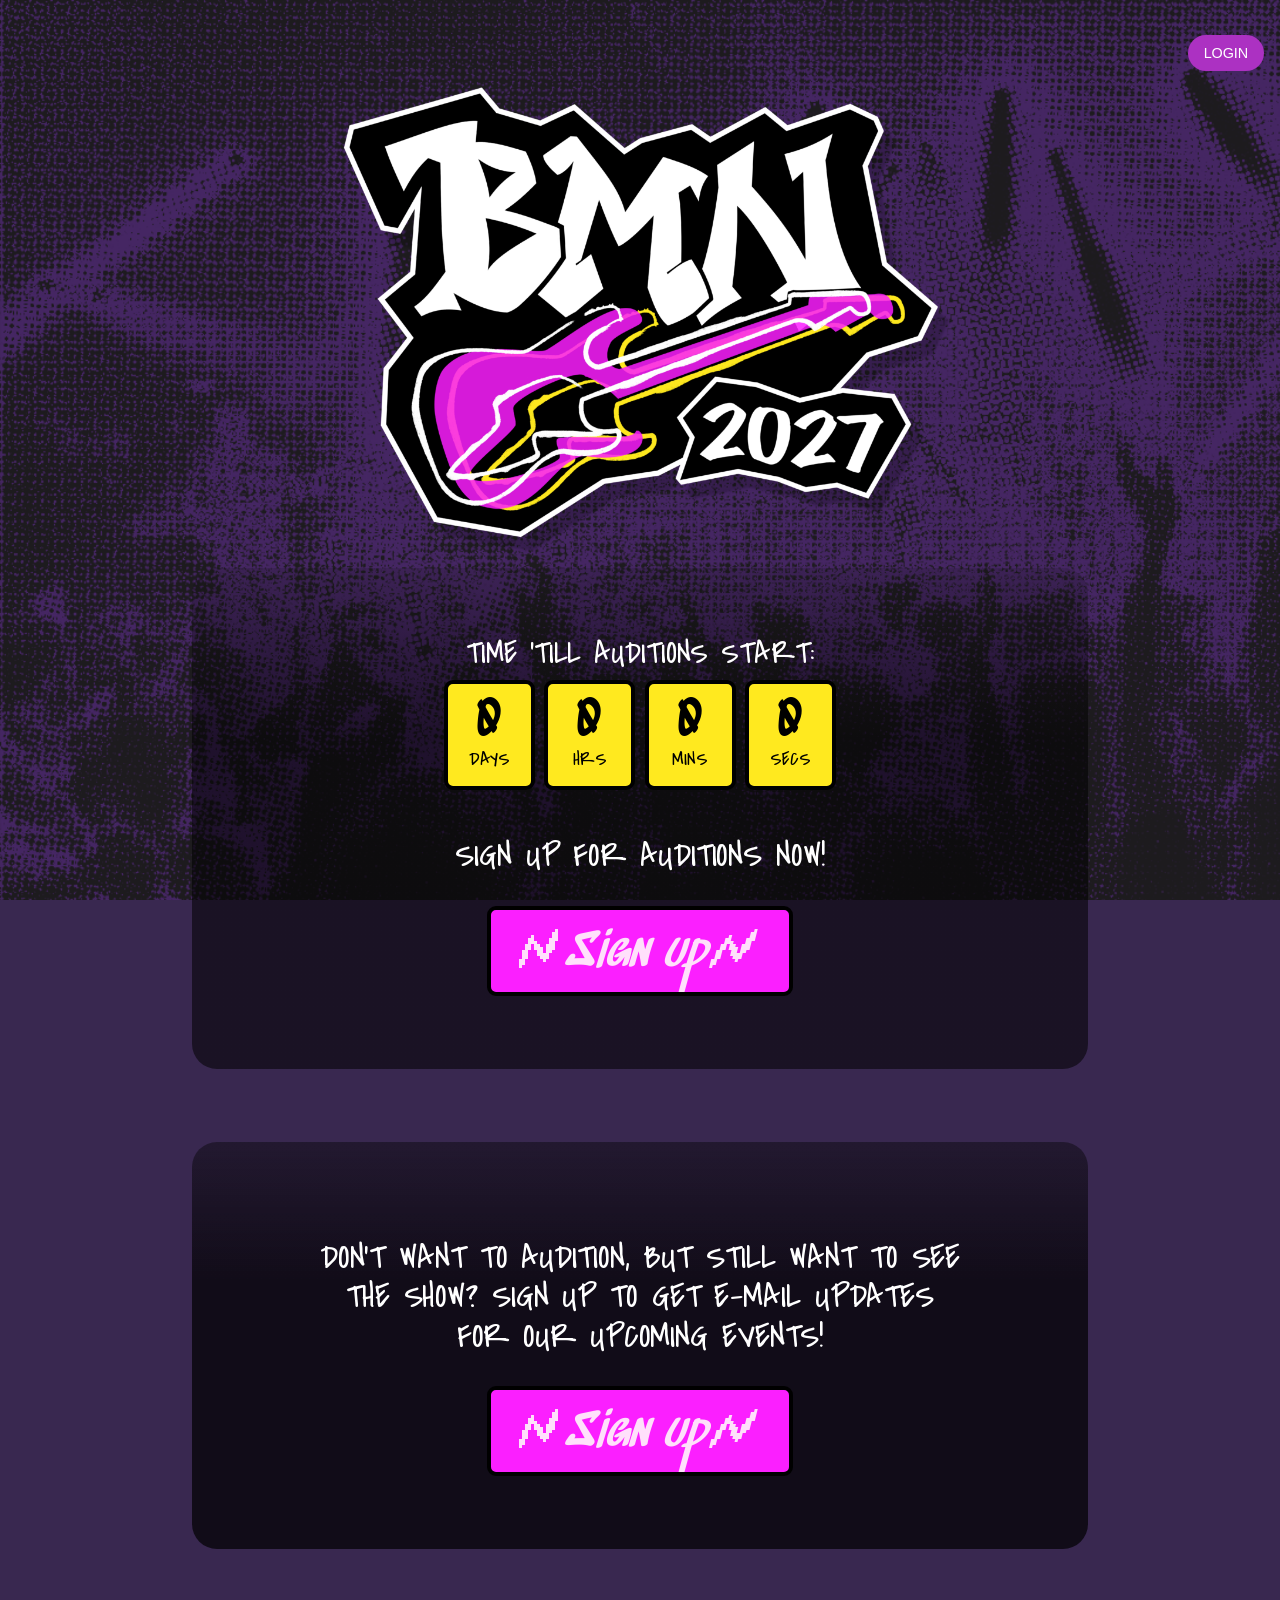
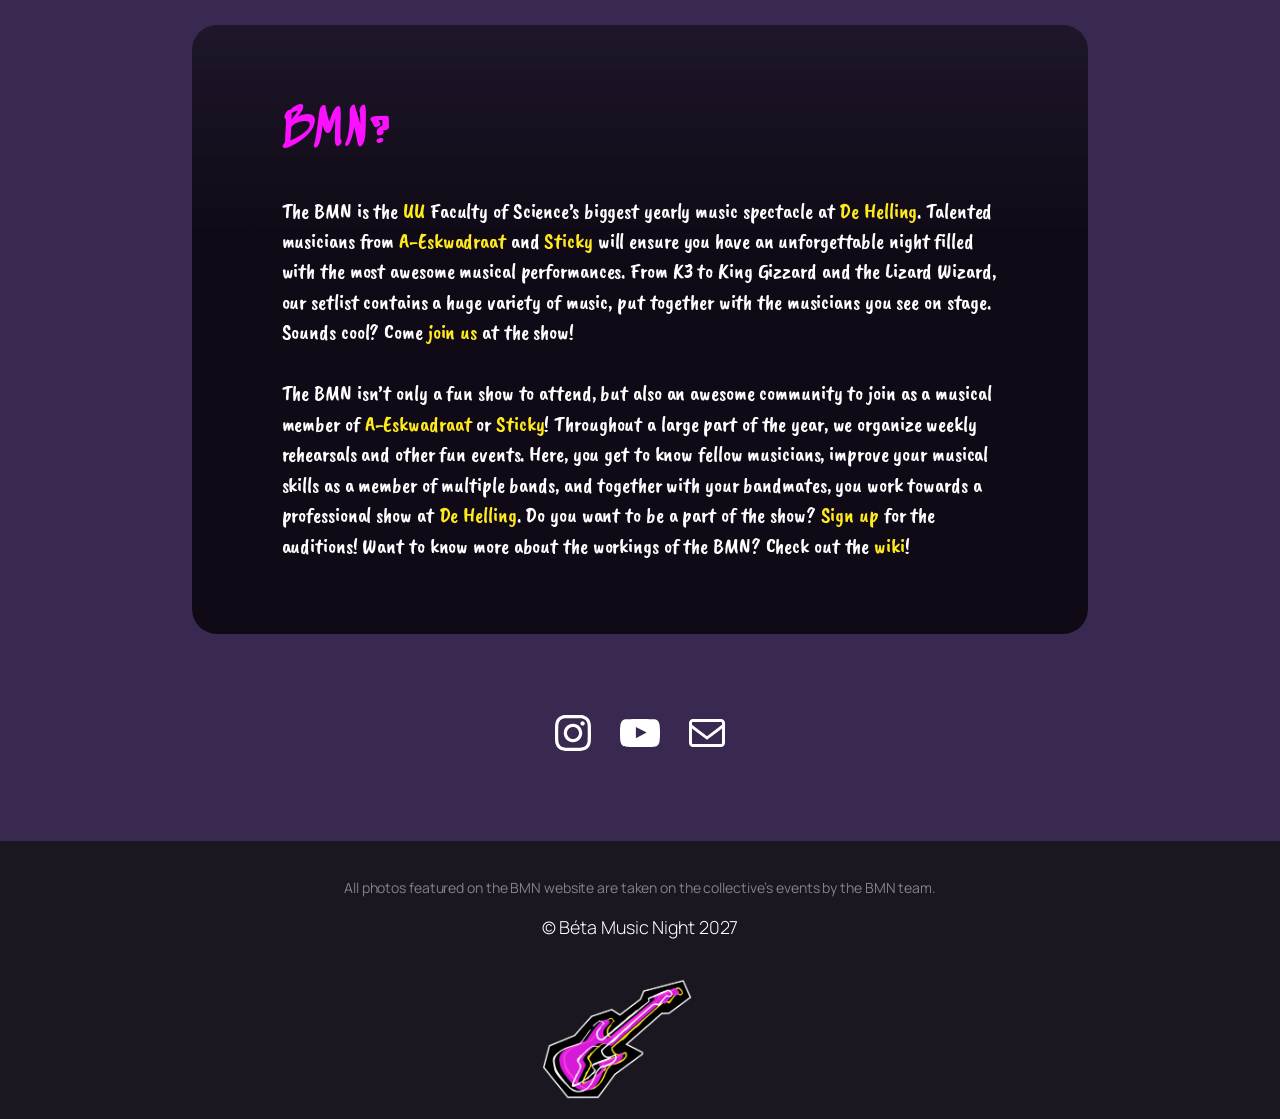
==== commit c80173bf: "Homepage change changelog: - ico - Footer toegevoegd - Nieuwe sectioning - Button toegevoegd met int" ====
--- a/index.html
+++ b/index.html
@@ -16,10 +16,6 @@
 <link rel="stylesheet" id="kb-button-deprecated-styles-css" href="/wp-content/plugins/kadence-blocks/includes/assets/css/kb-button-deprecated-style.min.css?ver=3.7.9.1" media="all">
 <link rel="stylesheet" id="kadence-blocks-image-css" href="/wp-content/plugins/kadence-blocks/dist/style-blocks-image.css?ver=3.7.9.1" media="all">
 <link rel="stylesheet" id="kadence-blocks-countdown-css" href="/wp-content/plugins/kadence-blocks/dist/style-blocks-countdown.css?ver=3.7.9.1" media="all">
-<style id="wp-block-spacer-inline-css">
-.wp-block-spacer{clear:both}
-/*# sourceURL=/wp-includes/blocks/spacer/style.min.css */
-</style>
 <style id="kadence-blocks-advancedheading-inline-css">
 	.wp-block-kadence-advancedheading mark{background:transparent;border-style:solid;border-width:0}
 	.wp-block-kadence-advancedheading mark.kt-highlight{color:#f76a0c;}
@@ -27,6 +23,10 @@
 	.is-layout-constrained > .kb-advanced-heading-link {display: block;}.wp-block-kadence-advancedheading.has-background{padding: 0;}.kb-screen-reader-text{position:absolute;width:1px;height:1px;padding:0;margin:-1px;overflow:hidden;clip:rect(0,0,0,0);}
 /*# sourceURL=kadence-blocks-advancedheading-inline-css */
 </style>
+<style id="wp-block-spacer-inline-css">
+.wp-block-spacer{clear:both}
+/*# sourceURL=/wp-includes/blocks/spacer/style.min.css */
+</style>
 <style id="wp-block-group-inline-css">
 .wp-block-group{box-sizing:border-box}:where(.wp-block-group.wp-block-group-is-layout-constrained){position:relative}
 /*# sourceURL=/wp-includes/blocks/group/style.min.css */
@@ -34,6 +34,10 @@
 <style id="wp-block-social-links-inline-css">
 .wp-block-social-links{background:none;box-sizing:border-box;margin-left:0;padding-left:0;padding-right:0;text-indent:0}.wp-block-social-links .wp-social-link a,.wp-block-social-links .wp-social-link a:hover{border-bottom:0;box-shadow:none;text-decoration:none}.wp-block-social-links .wp-social-link svg{height:1em;width:1em}.wp-block-social-links .wp-social-link span:not(.screen-reader-text){font-size:.65em;margin-left:.5em;margin-right:.5em}.wp-block-social-links.has-small-icon-size{font-size:16px}.wp-block-social-links,.wp-block-social-links.has-normal-icon-size{font-size:24px}.wp-block-social-links.has-large-icon-size{font-size:36px}.wp-block-social-links.has-huge-icon-size{font-size:48px}.wp-block-social-links.aligncenter{display:flex;justify-content:center}.wp-block-social-links.alignright{justify-content:flex-end}.wp-block-social-link{border-radius:9999px;display:block}@media not (prefers-reduced-motion){.wp-block-social-link{transition:transform .1s ease}}.wp-block-social-link{height:auto}.wp-block-social-link a{align-items:center;display:flex;line-height:0}.wp-block-social-link:hover{transform:scale(1.1)}.wp-block-social-links .wp-block-social-link.wp-social-link{display:inline-block;margin:0;padding:0}.wp-block-social-links .wp-block-social-link.wp-social-link .wp-block-social-link-anchor,.wp-block-social-links .wp-block-social-link.wp-social-link .wp-block-social-link-anchor svg,.wp-block-social-links .wp-block-social-link.wp-social-link .wp-block-social-link-anchor:active,.wp-block-social-links .wp-block-social-link.wp-social-link .wp-block-social-link-anchor:hover,.wp-block-social-links .wp-block-social-link.wp-social-link .wp-block-social-link-anchor:visited{fill:currentColor;color:currentColor}:where(.wp-block-social-links:not(.is-style-logos-only)) .wp-social-link{background-color:#f0f0f0;color:#444}:where(.wp-block-social-links:not(.is-style-logos-only)) .wp-social-link-amazon{background-color:#f90;color:#fff}:where(.wp-block-social-links:not(.is-style-logos-only)) .wp-social-link-bandcamp{background-color:#1ea0c3;color:#fff}:where(.wp-block-social-links:not(.is-style-logos-only)) .wp-social-link-behance{background-color:#0757fe;color:#fff}:where(.wp-block-social-links:not(.is-style-logos-only)) .wp-social-link-bluesky{background-color:#0a7aff;color:#fff}:where(.wp-block-social-links:not(.is-style-logos-only)) .wp-social-link-codepen{background-color:#1e1f26;color:#fff}:where(.wp-block-social-links:not(.is-style-logos-only)) .wp-social-link-deviantart{background-color:#02e49b;color:#fff}:where(.wp-block-social-links:not(.is-style-logos-only)) .wp-social-link-discord{background-color:#5865f2;color:#fff}:where(.wp-block-social-links:not(.is-style-logos-only)) .wp-social-link-dribbble{background-color:#e94c89;color:#fff}:where(.wp-block-social-links:not(.is-style-logos-only)) .wp-social-link-dropbox{background-color:#4280ff;color:#fff}:where(.wp-block-social-links:not(.is-style-logos-only)) .wp-social-link-etsy{background-color:#f45800;color:#fff}:where(.wp-block-social-links:not(.is-style-logos-only)) .wp-social-link-facebook{background-color:#0866ff;color:#fff}:where(.wp-block-social-links:not(.is-style-logos-only)) .wp-social-link-fivehundredpx{background-color:#000;color:#fff}:where(.wp-block-social-links:not(.is-style-logos-only)) .wp-social-link-flickr{background-color:#0461dd;color:#fff}:where(.wp-block-social-links:not(.is-style-logos-only)) .wp-social-link-foursquare{background-color:#e65678;color:#fff}:where(.wp-block-social-links:not(.is-style-logos-only)) .wp-social-link-github{background-color:#24292d;color:#fff}:where(.wp-block-social-links:not(.is-style-logos-only)) .wp-social-link-goodreads{background-color:#eceadd;color:#382110}:where(.wp-block-social-links:not(.is-style-logos-only)) .wp-social-link-google{background-color:#ea4434;color:#fff}:where(.wp-block-social-links:not(.is-style-logos-only)) .wp-social-link-gravatar{background-color:#1d4fc4;color:#fff}:where(.wp-block-social-links:not(.is-style-logos-only)) .wp-social-link-instagram{background-color:#f00075;color:#fff}:where(.wp-block-social-links:not(.is-style-logos-only)) .wp-social-link-lastfm{background-color:#e21b24;color:#fff}:where(.wp-block-social-links:not(.is-style-logos-only)) .wp-social-link-linkedin{background-color:#0d66c2;color:#fff}:where(.wp-block-social-links:not(.is-style-logos-only)) .wp-social-link-mastodon{background-color:#3288d4;color:#fff}:where(.wp-block-social-links:not(.is-style-logos-only)) .wp-social-link-medium{background-color:#000;color:#fff}:where(.wp-block-social-links:not(.is-style-logos-only)) .wp-social-link-meetup{background-color:#f6405f;color:#fff}:where(.wp-block-social-links:not(.is-style-logos-only)) .wp-social-link-patreon{background-color:#000;color:#fff}:where(.wp-block-social-links:not(.is-style-logos-only)) .wp-social-link-pinterest{background-color:#e60122;color:#fff}:where(.wp-block-social-links:not(.is-style-logos-only)) .wp-social-link-pocket{background-color:#ef4155;color:#fff}:where(.wp-block-social-links:not(.is-style-logos-only)) .wp-social-link-reddit{background-color:#ff4500;color:#fff}:where(.wp-block-social-links:not(.is-style-logos-only)) .wp-social-link-skype{background-color:#0478d7;color:#fff}:where(.wp-block-social-links:not(.is-style-logos-only)) .wp-social-link-snapchat{stroke:#000;background-color:#fefc00;color:#fff}:where(.wp-block-social-links:not(.is-style-logos-only)) .wp-social-link-soundcloud{background-color:#ff5600;color:#fff}:where(.wp-block-social-links:not(.is-style-logos-only)) .wp-social-link-spotify{background-color:#1bd760;color:#fff}:where(.wp-block-social-links:not(.is-style-logos-only)) .wp-social-link-telegram{background-color:#2aabee;color:#fff}:where(.wp-block-social-links:not(.is-style-logos-only)) .wp-social-link-threads{background-color:#000;color:#fff}:where(.wp-block-social-links:not(.is-style-logos-only)) .wp-social-link-tiktok{background-color:#000;color:#fff}:where(.wp-block-social-links:not(.is-style-logos-only)) .wp-social-link-tumblr{background-color:#011835;color:#fff}:where(.wp-block-social-links:not(.is-style-logos-only)) .wp-social-link-twitch{background-color:#6440a4;color:#fff}:where(.wp-block-social-links:not(.is-style-logos-only)) .wp-social-link-twitter{background-color:#1da1f2;color:#fff}:where(.wp-block-social-links:not(.is-style-logos-only)) .wp-social-link-vimeo{background-color:#1eb7ea;color:#fff}:where(.wp-block-social-links:not(.is-style-logos-only)) .wp-social-link-vk{background-color:#4680c2;color:#fff}:where(.wp-block-social-links:not(.is-style-logos-only)) .wp-social-link-wordpress{background-color:#3499cd;color:#fff}:where(.wp-block-social-links:not(.is-style-logos-only)) .wp-social-link-whatsapp{background-color:#25d366;color:#fff}:where(.wp-block-social-links:not(.is-style-logos-only)) .wp-social-link-x{background-color:#000;color:#fff}:where(.wp-block-social-links:not(.is-style-logos-only)) .wp-social-link-yelp{background-color:#d32422;color:#fff}:where(.wp-block-social-links:not(.is-style-logos-only)) .wp-social-link-youtube{background-color:red;color:#fff}:where(.wp-block-social-links.is-style-logos-only) .wp-social-link{background:none}:where(.wp-block-social-links.is-style-logos-only) .wp-social-link svg{height:1.25em;width:1.25em}:where(.wp-block-social-links.is-style-logos-only) .wp-social-link-amazon{color:#f90}:where(.wp-block-social-links.is-style-logos-only) .wp-social-link-bandcamp{color:#1ea0c3}:where(.wp-block-social-links.is-style-logos-only) .wp-social-link-behance{color:#0757fe}:where(.wp-block-social-links.is-style-logos-only) .wp-social-link-bluesky{color:#0a7aff}:where(.wp-block-social-links.is-style-logos-only) .wp-social-link-codepen{color:#1e1f26}:where(.wp-block-social-links.is-style-logos-only) .wp-social-link-deviantart{color:#02e49b}:where(.wp-block-social-links.is-style-logos-only) .wp-social-link-discord{color:#5865f2}:where(.wp-block-social-links.is-style-logos-only) .wp-social-link-dribbble{color:#e94c89}:where(.wp-block-social-links.is-style-logos-only) .wp-social-link-dropbox{color:#4280ff}:where(.wp-block-social-links.is-style-logos-only) .wp-social-link-etsy{color:#f45800}:where(.wp-block-social-links.is-style-logos-only) .wp-social-link-facebook{color:#0866ff}:where(.wp-block-social-links.is-style-logos-only) .wp-social-link-fivehundredpx{color:#000}:where(.wp-block-social-links.is-style-logos-only) .wp-social-link-flickr{color:#0461dd}:where(.wp-block-social-links.is-style-logos-only) .wp-social-link-foursquare{color:#e65678}:where(.wp-block-social-links.is-style-logos-only) .wp-social-link-github{color:#24292d}:where(.wp-block-social-links.is-style-logos-only) .wp-social-link-goodreads{color:#382110}:where(.wp-block-social-links.is-style-logos-only) .wp-social-link-google{color:#ea4434}:where(.wp-block-social-links.is-style-logos-only) .wp-social-link-gravatar{color:#1d4fc4}:where(.wp-block-social-links.is-style-logos-only) .wp-social-link-instagram{color:#f00075}:where(.wp-block-social-links.is-style-logos-only) .wp-social-link-lastfm{color:#e21b24}:where(.wp-block-social-links.is-style-logos-only) .wp-social-link-linkedin{color:#0d66c2}:where(.wp-block-social-links.is-style-logos-only) .wp-social-link-mastodon{color:#3288d4}:where(.wp-block-social-links.is-style-logos-only) .wp-social-link-medium{color:#000}:where(.wp-block-social-links.is-style-logos-only) .wp-social-link-meetup{color:#f6405f}:where(.wp-block-social-links.is-style-logos-only) .wp-social-link-patreon{color:#000}:where(.wp-block-social-links.is-style-logos-only) .wp-social-link-pinterest{color:#e60122}:where(.wp-block-social-links.is-style-logos-only) .wp-social-link-pocket{color:#ef4155}:where(.wp-block-social-links.is-style-logos-only) .wp-social-link-reddit{color:#ff4500}:where(.wp-block-social-links.is-style-logos-only) .wp-social-link-skype{color:#0478d7}:where(.wp-block-social-links.is-style-logos-only) .wp-social-link-snapchat{stroke:#000;color:#fff}:where(.wp-block-social-links.is-style-logos-only) .wp-social-link-soundcloud{color:#ff5600}:where(.wp-block-social-links.is-style-logos-only) .wp-social-link-spotify{color:#1bd760}:where(.wp-block-social-links.is-style-logos-only) .wp-social-link-telegram{color:#2aabee}:where(.wp-block-social-links.is-style-logos-only) .wp-social-link-threads{color:#000}:where(.wp-block-social-links.is-style-logos-only) .wp-social-link-tiktok{color:#000}:where(.wp-block-social-links.is-style-logos-only) .wp-social-link-tumblr{color:#011835}:where(.wp-block-social-links.is-style-logos-only) .wp-social-link-twitch{color:#6440a4}:where(.wp-block-social-links.is-style-logos-only) .wp-social-link-twitter{color:#1da1f2}:where(.wp-block-social-links.is-style-logos-only) .wp-social-link-vimeo{color:#1eb7ea}:where(.wp-block-social-links.is-style-logos-only) .wp-social-link-vk{color:#4680c2}:where(.wp-block-social-links.is-style-logos-only) .wp-social-link-whatsapp{color:#25d366}:where(.wp-block-social-links.is-style-logos-only) .wp-social-link-wordpress{color:#3499cd}:where(.wp-block-social-links.is-style-logos-only) .wp-social-link-x{color:#000}:where(.wp-block-social-links.is-style-logos-only) .wp-social-link-yelp{color:#d32422}:where(.wp-block-social-links.is-style-logos-only) .wp-social-link-youtube{color:red}.wp-block-social-links.is-style-pill-shape .wp-social-link{width:auto}:root :where(.wp-block-social-links .wp-social-link a){padding:.25em}:root :where(.wp-block-social-links.is-style-logos-only .wp-social-link a){padding:0}:root :where(.wp-block-social-links.is-style-pill-shape .wp-social-link a){padding-left:.6666666667em;padding-right:.6666666667em}.wp-block-social-links:not(.has-icon-color):not(.has-icon-background-color) .wp-social-link-snapchat .wp-block-social-link-label{color:#000}
 /*# sourceURL=/wp-includes/blocks/social-links/style.min.css */
+</style>
+<style id="wp-block-heading-inline-css">
+h1:where(.wp-block-heading).has-background,h2:where(.wp-block-heading).has-background,h3:where(.wp-block-heading).has-background,h4:where(.wp-block-heading).has-background,h5:where(.wp-block-heading).has-background,h6:where(.wp-block-heading).has-background{padding:1.25em 2.375em}h1.has-text-align-left[style*=writing-mode]:where([style*=vertical-lr]),h1.has-text-align-right[style*=writing-mode]:where([style*=vertical-rl]),h2.has-text-align-left[style*=writing-mode]:where([style*=vertical-lr]),h2.has-text-align-right[style*=writing-mode]:where([style*=vertical-rl]),h3.has-text-align-left[style*=writing-mode]:where([style*=vertical-lr]),h3.has-text-align-right[style*=writing-mode]:where([style*=vertical-rl]),h4.has-text-align-left[style*=writing-mode]:where([style*=vertical-lr]),h4.has-text-align-right[style*=writing-mode]:where([style*=vertical-rl]),h5.has-text-align-left[style*=writing-mode]:where([style*=vertical-lr]),h5.has-text-align-right[style*=writing-mode]:where([style*=vertical-rl]),h6.has-text-align-left[style*=writing-mode]:where([style*=vertical-lr]),h6.has-text-align-right[style*=writing-mode]:where([style*=vertical-rl]){rotate:180deg}
+/*# sourceURL=/wp-includes/blocks/heading/style.min.css */
 </style>
 <style id="wp-block-library-inline-css">
 :root{--wp-block-synced-color:#7a00df;--wp-block-synced-color--rgb:122,0,223;--wp-bound-block-color:var(--wp-block-synced-color);--wp-editor-canvas-background:#ddd;--wp-admin-theme-color:#007cba;--wp-admin-theme-color--rgb:0,124,186;--wp-admin-theme-color-darker-10:#006ba1;--wp-admin-theme-color-darker-10--rgb:0,107,160.5;--wp-admin-theme-color-darker-20:#005a87;--wp-admin-theme-color-darker-20--rgb:0,90,135;--wp-admin-border-width-focus:2px}@media (min-resolution:192dpi){:root{--wp-admin-border-width-focus:1.5px}}.wp-element-button{cursor:pointer}:root .has-very-light-gray-background-color{background-color:#eee}:root .has-very-dark-gray-background-color{background-color:#313131}:root .has-very-light-gray-color{color:#eee}:root .has-very-dark-gray-color{color:#313131}:root .has-vivid-green-cyan-to-vivid-cyan-blue-gradient-background{background:linear-gradient(135deg,#00d084,#0693e3)}:root .has-purple-crush-gradient-background{background:linear-gradient(135deg,#34e2e4,#4721fb 50%,#ab1dfe)}:root .has-hazy-dawn-gradient-background{background:linear-gradient(135deg,#faaca8,#dad0ec)}:root .has-subdued-olive-gradient-background{background:linear-gradient(135deg,#fafae1,#67a671)}:root .has-atomic-cream-gradient-background{background:linear-gradient(135deg,#fdd79a,#004a59)}:root .has-nightshade-gradient-background{background:linear-gradient(135deg,#330968,#31cdcf)}:root .has-midnight-gradient-background{background:linear-gradient(135deg,#020381,#2874fc)}:root{--wp--preset--font-size--normal:16px;--wp--preset--font-size--huge:42px}.has-regular-font-size{font-size:1em}.has-larger-font-size{font-size:2.625em}.has-normal-font-size{font-size:var(--wp--preset--font-size--normal)}.has-huge-font-size{font-size:var(--wp--preset--font-size--huge)}:root .has-text-align-center{text-align:center}:root .has-text-align-left{text-align:left}:root .has-text-align-right{text-align:right}.has-fit-text{white-space:nowrap!important}#end-resizable-editor-section{display:none}.aligncenter{clear:both}.items-justified-left{justify-content:flex-start}.items-justified-center{justify-content:center}.items-justified-right{justify-content:flex-end}.items-justified-space-between{justify-content:space-between}.screen-reader-text{word-wrap:normal!important;border:0;clip-path:inset(50%);height:1px;margin:-1px;overflow:hidden;padding:0;position:absolute;width:1px;word-break:normal!important}.screen-reader-text:focus{background-color:#ddd;clip-path:none;color:#444;display:block;font-size:1em;height:auto;left:5px;line-height:normal;padding:15px 23px 14px;text-decoration:none;top:5px;width:auto;z-index:100000}html :where(.has-border-color){border-style:solid}html :where([style^=border-color],[style*=";border-color"],[style*="; border-color"]){border-style:solid}html :where([style^=border-top-color],[style*=";border-top-color"],[style*="; border-top-color"]){border-top-style:solid}html :where([style^=border-right-color],[style*=";border-right-color"],[style*="; border-right-color"]){border-right-style:solid}html :where([style^=border-bottom-color],[style*=";border-bottom-color"],[style*="; border-bottom-color"]){border-bottom-style:solid}html :where([style^=border-left-color],[style*=";border-left-color"],[style*="; border-left-color"]){border-left-style:solid}html :where([style^=border-width],[style*=";border-width"],[style*="; border-width"]){border-style:solid}html :where([style^=border-top-width],[style*=";border-top-width"],[style*="; border-top-width"]){border-top-style:solid}html :where([style^=border-right-width],[style*=";border-right-width"],[style*="; border-right-width"]){border-right-style:solid}html :where([style^=border-bottom-width],[style*=";border-bottom-width"],[style*="; border-bottom-width"]){border-bottom-style:solid}html :where([style^=border-left-width],[style*=";border-left-width"],[style*="; border-left-width"]){border-left-style:solid}html :where(img[class*=wp-image-]){height:auto;max-width:100%}:where(figure){margin:0 0 1em}html :where(.is-position-sticky){--wp-admin--admin-bar--position-offset:var(--wp-admin--admin-bar--height,0px)}@media screen and (max-width:600px){html :where(.is-position-sticky){--wp-admin--admin-bar--position-offset:0px}}
@@ -47,10 +51,15 @@
 :root :where(.wp-custom-css-8f3eed35){width:67%;
 height:auto;
 margin: auto;}
-:root :where(.wp-custom-css-deba578d){width: 70%;
+:root :where(.wp-custom-css-f6d672f2){width: 70%;
 margin: auto;}
 :root :where(.wp-custom-css-328563e9.responsive-text ){font-size: clamp(20px, 4vw, 35px);}
-:root :where(.wp-custom-css-ea723da6a:hover ){background-color: #fb1cdd;}
+:root :where(.wp-custom-css-1085bf48){width: 70%;
+margin: auto;}
+:root :where(.wp-custom-css-64dbde22.responsive-text ){font-size: clamp(20px, 4vw, 35px);}
+:root :where(.wp-custom-css-22db820f){width: 70%;
+margin: auto;}
+:root :where(.wp-custom-css-6035420fa:hover ){background-color: #fb1cdd;}
 /*# sourceURL=wp-block-custom-css-inline-css */
 </style>
 <style id="wp-emoji-styles-inline-css">
@@ -69,7 +78,7 @@
 /*# sourceURL=wp-emoji-styles-inline-css */
 </style>
 <style id="core-block-supports-inline-css">
-@media (width <= 480px){.wp-states-d566bdbd{margin-top:0 !important;margin-bottom:0 !important;}}.wp-container-core-group-is-layout-7fde7fa2 > .alignfull{margin-right:calc(var(--wp--preset--spacing--70) * -1);margin-left:calc(var(--wp--preset--spacing--70) * -1);}.wp-container-core-group-is-layout-7fde7fa2 > *{margin-block-start:0;margin-block-end:0;}.wp-container-core-group-is-layout-7fde7fa2 > * + *{margin-block-start:var(--wp--preset--spacing--40);margin-block-end:0;}.wp-container-core-social-links-is-layout-7e3ee2ab{gap:0 1.2rem;justify-content:center;}
+.wp-container-core-group-is-layout-7fde7fa2 > .alignfull{margin-right:calc(var(--wp--preset--spacing--70) * -1);margin-left:calc(var(--wp--preset--spacing--70) * -1);}.wp-container-core-group-is-layout-7fde7fa2 > *{margin-block-start:0;margin-block-end:0;}.wp-container-core-group-is-layout-7fde7fa2 > * + *{margin-block-start:var(--wp--preset--spacing--40);margin-block-end:0;}@media (width <= 480px){.wp-states-d566bdbd{margin-top:0 !important;margin-bottom:0 !important;}}.wp-container-core-group-is-layout-3720f988 > :where(:not(.alignleft):not(.alignright):not(.alignfull)){max-width:700px;margin-left:auto !important;margin-right:auto !important;}.wp-container-core-group-is-layout-3720f988 > .alignwide{max-width:700px;}.wp-container-core-group-is-layout-3720f988 .alignfull{max-width:none;}.wp-container-core-group-is-layout-3720f988 > .alignfull{margin-right:calc(var(--wp--preset--spacing--70) * -1);margin-left:calc(var(--wp--preset--spacing--70) * -1);}.wp-container-core-group-is-layout-3720f988 > *{margin-block-start:0;margin-block-end:0;}.wp-container-core-group-is-layout-3720f988 > * + *{margin-block-start:var(--wp--preset--spacing--40);margin-block-end:0;}.wp-container-core-social-links-is-layout-7e3ee2ab{gap:0 1.2rem;justify-content:center;}.wp-elements-1 a:where(:not(.wp-element-button)){color:var(--wp--preset--color--white);}.wp-container-content-62aae154{flex-basis:20px;}.wp-elements-2 a:where(:not(.wp-element-button)){color:#ffffff75;}.wp-container-core-group-is-layout-d9d95ed6{flex-direction:column;align-items:center;justify-content:center;}
 /*# sourceURL=core-block-supports-inline-css */
 </style>
 <style id="wp-block-template-skip-link-inline-css">
@@ -205,7 +214,7 @@
 /*# sourceURL=kadence-blocks-global-variables-inline-css */
 </style>
 <style id="kadence_blocks_css-inline-css">
-.wp-block-kadence-header-desktoptwentytwentyfive__home_f8472e-046{display:block;}@media all and (max-width: 1024px){.wp-block-kadence-header-desktoptwentytwentyfive__home_f8472e-046{display:none;}}.wp-block-kadence-header-desktoptwentytwentyfive__home_9280e2-2f10{display:block;}@media all and (max-width: 1024px){.wp-block-kadence-header-desktoptwentytwentyfive__home_9280e2-2f10{display:none;}}.wp-block-kadence-header-rowtwentytwentyfive__home_922710-e211{--kb-transparent-header-row-bg:transparent;}.wp-block-kadence-header-rowtwentytwentyfive__home_922710-e211 .wp-block-kadence-header-column, .wp-block-kadence-header-rowtwentytwentyfive__home_922710-e211 .wp-block-kadence-header-section{gap:var(--global-kb-gap-xs, 0.5rem );}.wp-block-kadence-header-desktoptwentytwentyfive__home_883781-4314{display:block;}@media all and (max-width: 1024px){.wp-block-kadence-header-desktoptwentytwentyfive__home_883781-4314{display:none;}}.wp-block-kadence-header-desktoptwentytwentyfive__home_5f8e60-5418{display:block;}@media all and (max-width: 1024px){.wp-block-kadence-header-desktoptwentytwentyfive__home_5f8e60-5418{display:none;}}.wp-block-kadence-header-rowtwentytwentyfive__home_3d0ee1-c519{--kb-transparent-header-row-bg:transparent;}.wp-block-kadence-header-rowtwentytwentyfive__home_3d0ee1-c519 .wp-block-kadence-header-column, .wp-block-kadence-header-rowtwentytwentyfive__home_3d0ee1-c519 .wp-block-kadence-header-section{gap:var(--global-kb-gap-xs, 0.5rem );}.wp-block-kadence-header-desktoptwentytwentyfive__home_cbf0f3-b422{display:block;}@media all and (max-width: 1024px){.wp-block-kadence-header-desktoptwentytwentyfive__home_cbf0f3-b422{display:none;}}.wp-block-kadence-header-desktoptwentytwentyfive__home_c40b02-ce26{display:block;}@media all and (max-width: 1024px){.wp-block-kadence-header-desktoptwentytwentyfive__home_c40b02-ce26{display:none;}}.wp-block-kadence-header-rowtwentytwentyfive__home_d039c0-1327{--kb-transparent-header-row-bg:transparent;}.wp-block-kadence-header-rowtwentytwentyfive__home_d039c0-1327 .wp-block-kadence-header-column, .wp-block-kadence-header-rowtwentytwentyfive__home_d039c0-1327 .wp-block-kadence-header-section{gap:var(--global-kb-gap-xs, 0.5rem );}.wp-block-kadence-header-rowtwentytwentyfive__home_de9912-2c{--kb-transparent-header-row-bg:transparent;}.wp-block-kadence-header-rowtwentytwentyfive__home_de9912-2c .wp-block-kadence-header-column, .wp-block-kadence-header-rowtwentytwentyfive__home_de9912-2c .wp-block-kadence-header-section{gap:var(--global-kb-gap-xs, 0.5rem );}.wp-block-kadence-header-rowtwentytwentyfive__home_9b0317-79{--kb-transparent-header-row-bg:transparent;}.wp-block-kadence-header-rowtwentytwentyfive__home_9b0317-79 .wp-block-kadence-header-column, .wp-block-kadence-header-rowtwentytwentyfive__home_9b0317-79 .wp-block-kadence-header-section{gap:var(--global-kb-gap-xs, 0.5rem );}.wp-block-kadence-header-rowtwentytwentyfive__home_c45a42-33{--kb-transparent-header-row-bg:transparent;}.wp-block-kadence-header-rowtwentytwentyfive__home_c45a42-33 .wp-block-kadence-header-column, .wp-block-kadence-header-rowtwentytwentyfive__home_c45a42-33 .wp-block-kadence-header-section{gap:var(--global-kb-gap-xs, 0.5rem );}.wp-block-kadence-off-canvastwentytwentyfive__home_0999df-0d .kb-off-canvas-inner-wrap{max-width:400px;}.wp-block-kadence-off-canvas .kb-off-canvas-overlaytwentytwentyfive__home_0999df-0d{background-color:rgba(0, 0, 0, 0.6);}.wp-block-kadence-off-canvastwentytwentyfive__home_0999df-0d .kb-off-canvas-close svg{width:25px;height:25px;}@media all and (max-width: 1024px){.wp-block-kadence-off-canvastwentytwentyfive__home_0999df-0d .kb-off-canvas-inner-wrap{max-width:400px;}}@media all and (max-width: 1024px){.wp-block-kadence-off-canvastwentytwentyfive__home_0999df-0d .kb-off-canvas-close svg{width:25px;height:25px;}}@media all and (max-width: 767px){.wp-block-kadence-off-canvastwentytwentyfive__home_0999df-0d .kb-off-canvas-inner-wrap{max-width:400px;}.wp-block-kadence-off-canvastwentytwentyfive__home_0999df-0d .kb-off-canvas-close svg{width:25px;height:25px;}}ul.menu .wp-block-kadence-advancedbtn .kb-btntwentytwentyfive__home_375b16-ce.kb-button{width:initial;}.wp-block-kadence-advancedbtn .kb-btntwentytwentyfive__home_375b16-ce.kb-button{background:#ac31c2;font-size:var(--global-kb-font-size-sm, 0.9rem);font-family:Arial, Helvetica, sans-serif;text-transform:uppercase;border-top-left-radius:468px;border-top-right-radius:468px;border-bottom-right-radius:468px;border-bottom-left-radius:468px;padding-top:var(--global-kb-spacing-xxs, 0.5rem);padding-right:var(--global-kb-spacing-xs, 1rem);padding-bottom:var(--global-kb-spacing-xxs, 0.5rem);padding-left:var(--global-kb-spacing-xs, 1rem);margin-top:var(--global-kb-spacing-xs, 1rem);margin-right:var(--global-kb-spacing-xs, 1rem);margin-bottom:var(--global-kb-spacing-xs, 1rem);margin-left:var(--global-kb-spacing-xs, 1rem);}.wp-block-kadence-advancedbtn.kb-btnstwentytwentyfive__home_414f45-9b{gap:var(--global-kb-gap-xs, 0.5rem );justify-content:flex-end;align-items:center;}.kt-btnstwentytwentyfive__home_414f45-9b .kt-button{font-weight:normal;font-style:normal;}.kt-btnstwentytwentyfive__home_414f45-9b .kt-btn-wrap-0{margin-right:5px;}.wp-block-kadence-advancedbtn.kt-btnstwentytwentyfive__home_414f45-9b .kt-btn-wrap-0 .kt-button{color:#555555;border-color:#555555;}.wp-block-kadence-advancedbtn.kt-btnstwentytwentyfive__home_414f45-9b .kt-btn-wrap-0 .kt-button:hover, .wp-block-kadence-advancedbtn.kt-btnstwentytwentyfive__home_414f45-9b .kt-btn-wrap-0 .kt-button:focus{color:#ffffff;border-color:#444444;}.wp-block-kadence-advancedbtn.kt-btnstwentytwentyfive__home_414f45-9b .kt-btn-wrap-0 .kt-button::before{display:none;}.wp-block-kadence-advancedbtn.kt-btnstwentytwentyfive__home_414f45-9b .kt-btn-wrap-0 .kt-button:hover, .wp-block-kadence-advancedbtn.kt-btnstwentytwentyfive__home_414f45-9b .kt-btn-wrap-0 .kt-button:focus{background:#444444;}.kb-imagetwentytwentyfive__home_5e011e-d2.kb-image-is-ratio-size, .kb-imagetwentytwentyfive__home_5e011e-d2 .kb-image-is-ratio-size{max-width:601px;width:100%;}.wp-block-kadence-column > .kt-inside-inner-col > .kb-imagetwentytwentyfive__home_5e011e-d2.kb-image-is-ratio-size, .wp-block-kadence-column > .kt-inside-inner-col > .kb-imagetwentytwentyfive__home_5e011e-d2 .kb-image-is-ratio-size{align-self:unset;}.kb-imagetwentytwentyfive__home_5e011e-d2 figure{max-width:601px;}.kb-imagetwentytwentyfive__home_5e011e-d2 .image-is-svg, .kb-imagetwentytwentyfive__home_5e011e-d2 .image-is-svg img{width:100%;}.kb-imagetwentytwentyfive__home_5e011e-d2 .kb-image-has-overlay:after{opacity:0.3;}.kb-imagetwentytwentyfive__home_5e011e-d2 img.kb-img, .kb-imagetwentytwentyfive__home_5e011e-d2 .kb-img img{filter:drop-shadow(11px 14px 1px rgba(0, 0, 0, 0.2));}@media all and (max-width: 1024px){.kb-imagetwentytwentyfive__home_5e011e-d2.kb-image-is-ratio-size, .kb-imagetwentytwentyfive__home_5e011e-d2 .kb-image-is-ratio-size{max-width:3000px;width:100%;}}@media all and (max-width: 1024px){.kb-imagetwentytwentyfive__home_5e011e-d2 figure{max-width:3000px;}}.kb-countdown-container-twentytwentyfive__home_e00ca6-eb{border-top-left-radius:0px;border-top-right-radius:0px;border-bottom-right-radius:0px;border-bottom-left-radius:0px;border-top-width:0px;border-right-width:0px;border-bottom-width:0px;border-left-width:0px;}.kb-countdown-container-twentytwentyfive__home_e00ca6-eb .kb-countdown-date-item:not( .kb-countdown-divider-item ){background:#ffe91f;border-color:#000000;border-top-left-radius:9px;border-top-right-radius:9px;border-bottom-right-radius:9px;border-bottom-left-radius:9px;border-top-width:4px;border-right-width:4px;border-bottom-width:4px;border-left-width:4px;padding-top:13px;padding-right:3px;padding-bottom:13px;padding-left:3px;}.kb-countdown-container-twentytwentyfive__home_e00ca6-eb .kb-countdown-date-item.kb-countdown-divider-item{padding-top:13px;padding-bottom:13px;border-top-width:4px;border-bottom-width:4px;}.kb-countdown-container.kb-countdown-container-twentytwentyfive__home_e00ca6-eb .kb-countdown-date-item .kb-countdown-number{color:#000000;font-size:var(--global-kb-font-size-xl, 3rem);text-transform:uppercase;font-family:'Sedgwick Ave Display';font-style:normal;font-weight:400;}.kb-countdown-container.kb-countdown-container-twentytwentyfive__home_e00ca6-eb .kb-countdown-date-item{font-size:var(--global-kb-font-size-xl, 3rem);}.kb-countdown-container.kb-countdown-container-twentytwentyfive__home_e00ca6-eb .kb-countdown-date-item .kb-countdown-label{color:#000000;font-size:var(--global-kb-font-size-md, 1.25rem);text-transform:uppercase;font-family:'Covered By Your Grace';font-style:normal;font-weight:400;}.kb-countdown-container.kb-countdown-container-twentytwentyfive__home_e00ca6-eb .kb-countdown-item.kb-pre-timer{color:#ffffff;font-size:var(--global-kb-font-size-lg, 2rem);text-transform:uppercase;font-family:'Covered By Your Grace';font-style:normal;font-weight:400;}.wp-block-kadence-advancedheading.kt-adv-headingtwentytwentyfive__home_db3deb-d3, .wp-block-kadence-advancedheading.kt-adv-headingtwentytwentyfive__home_db3deb-d3[data-kb-block="kb-adv-headingtwentytwentyfive__home_db3deb-d3"]{text-align:center;font-weight:400;font-style:normal;font-family:'Covered By Your Grace';text-transform:uppercase;color:#ffffff;}.wp-block-kadence-advancedheading.kt-adv-headingtwentytwentyfive__home_db3deb-d3 mark.kt-highlight, .wp-block-kadence-advancedheading.kt-adv-headingtwentytwentyfive__home_db3deb-d3[data-kb-block="kb-adv-headingtwentytwentyfive__home_db3deb-d3"] mark.kt-highlight{font-style:normal;color:#f76a0c;-webkit-box-decoration-break:clone;box-decoration-break:clone;padding-top:0px;padding-right:0px;padding-bottom:0px;padding-left:0px;}.wp-block-kadence-advancedheading.kt-adv-headingtwentytwentyfive__home_db3deb-d3 img.kb-inline-image, .wp-block-kadence-advancedheading.kt-adv-headingtwentytwentyfive__home_db3deb-d3[data-kb-block="kb-adv-headingtwentytwentyfive__home_db3deb-d3"] img.kb-inline-image{width:150px;vertical-align:baseline;}ul.menu .wp-block-kadence-advancedbtn .kb-btntwentytwentyfive__home_35d96c-54.kb-button{width:initial;}.wp-block-kadence-advancedbtn .kb-btntwentytwentyfive__home_35d96c-54.kb-button{color:#ffe0fb;background:#fb1fff;font-size:var(--global-kb-font-size-xl, 3rem);font-family:'Sedgwick Ave Display';font-weight:400;border-top-left-radius:9px;border-top-right-radius:9px;border-bottom-right-radius:9px;border-bottom-left-radius:9px;border-top:4px solid #000000;border-right:4px solid #000000;border-bottom:4px solid #000000;border-left:4px solid #000000;padding-top:10px;padding-right:35px;padding-bottom:5px;padding-left:25px;box-shadow:0px 0px 0px 0px rgba(0, 0, 0, 0.2);}.wp-block-kadence-advancedbtn .kb-btntwentytwentyfive__home_35d96c-54.kb-button:not(.specificity):not(.extra-specificity){text-decoration:none;}.kb-btntwentytwentyfive__home_35d96c-54.kb-button .kb-svg-icon-wrap{font-size:27px;--kb-button-icon-size:27px;}.wp-block-kadence-advancedbtn .kb-btntwentytwentyfive__home_35d96c-54.kb-button:hover, .wp-block-kadence-advancedbtn .kb-btntwentytwentyfive__home_35d96c-54.kb-button:focus{color:#000000;background:#ffe91f;}@media all and (max-width: 1024px){.wp-block-kadence-advancedbtn .kb-btntwentytwentyfive__home_35d96c-54.kb-button{border-top:4px solid #000000;border-right:4px solid #000000;border-bottom:4px solid #000000;border-left:4px solid #000000;}}@media all and (max-width: 767px){.wp-block-kadence-advancedbtn .kb-btntwentytwentyfive__home_35d96c-54.kb-button{border-top:4px solid #000000;border-right:4px solid #000000;border-bottom:4px solid #000000;border-left:4px solid #000000;}}.wp-block-kadence-advancedbtn.kb-btnstwentytwentyfive__home_d9de0a-8f{gap:var(--global-kb-gap-xs, 0.5rem );justify-content:center;align-items:center;}.kt-btnstwentytwentyfive__home_d9de0a-8f .kt-button{font-weight:normal;font-style:normal;}.kt-btnstwentytwentyfive__home_d9de0a-8f .kt-btn-wrap-0{margin-right:5px;}.wp-block-kadence-advancedbtn.kt-btnstwentytwentyfive__home_d9de0a-8f .kt-btn-wrap-0 .kt-button{color:#555555;border-color:#555555;}.wp-block-kadence-advancedbtn.kt-btnstwentytwentyfive__home_d9de0a-8f .kt-btn-wrap-0 .kt-button:hover, .wp-block-kadence-advancedbtn.kt-btnstwentytwentyfive__home_d9de0a-8f .kt-btn-wrap-0 .kt-button:focus{color:#ffffff;border-color:#444444;}.wp-block-kadence-advancedbtn.kt-btnstwentytwentyfive__home_d9de0a-8f .kt-btn-wrap-0 .kt-button::before{display:none;}.wp-block-kadence-advancedbtn.kt-btnstwentytwentyfive__home_d9de0a-8f .kt-btn-wrap-0 .kt-button:hover, .wp-block-kadence-advancedbtn.kt-btnstwentytwentyfive__home_d9de0a-8f .kt-btn-wrap-0 .kt-button:focus{background:#444444;}.wp-block-kadence-advancedheading.kt-adv-headingtwentytwentyfive__home_cf009e-16, .wp-block-kadence-advancedheading.kt-adv-headingtwentytwentyfive__home_cf009e-16[data-kb-block="kb-adv-headingtwentytwentyfive__home_cf009e-16"]{font-weight:400;font-style:normal;font-family:'Caveat Brush';color:#ffffff;}.wp-block-kadence-advancedheading.kt-adv-headingtwentytwentyfive__home_cf009e-16 mark.kt-highlight, .wp-block-kadence-advancedheading.kt-adv-headingtwentytwentyfive__home_cf009e-16[data-kb-block="kb-adv-headingtwentytwentyfive__home_cf009e-16"] mark.kt-highlight{font-style:normal;color:#f76a0c;-webkit-box-decoration-break:clone;box-decoration-break:clone;padding-top:0px;padding-right:0px;padding-bottom:0px;padding-left:0px;}.wp-block-kadence-advancedheading.kt-adv-headingtwentytwentyfive__home_cf009e-16 img.kb-inline-image, .wp-block-kadence-advancedheading.kt-adv-headingtwentytwentyfive__home_cf009e-16[data-kb-block="kb-adv-headingtwentytwentyfive__home_cf009e-16"] img.kb-inline-image{width:150px;vertical-align:baseline;}
+.wp-block-kadence-header-desktoptwentytwentyfive__home_b7cae2-a4{display:block;}@media all and (max-width: 1024px){.wp-block-kadence-header-desktoptwentytwentyfive__home_b7cae2-a4{display:none;}}.wp-block-kadence-header-desktoptwentytwentyfive__home_baa345-7e{display:block;}@media all and (max-width: 1024px){.wp-block-kadence-header-desktoptwentytwentyfive__home_baa345-7e{display:none;}}.wp-block-kadence-header-rowtwentytwentyfive__home_394836-15{--kb-transparent-header-row-bg:transparent;}.wp-block-kadence-header-rowtwentytwentyfive__home_394836-15 .wp-block-kadence-header-column, .wp-block-kadence-header-rowtwentytwentyfive__home_394836-15 .wp-block-kadence-header-section{gap:var(--global-kb-gap-xs, 0.5rem );}.wp-block-kadence-header-desktoptwentytwentyfive__home_2d0299-48{display:block;}@media all and (max-width: 1024px){.wp-block-kadence-header-desktoptwentytwentyfive__home_2d0299-48{display:none;}}.wp-block-kadence-header-desktoptwentytwentyfive__home_728012-a5{display:block;}@media all and (max-width: 1024px){.wp-block-kadence-header-desktoptwentytwentyfive__home_728012-a5{display:none;}}.wp-block-kadence-header-rowtwentytwentyfive__home_11ecdc-dc{--kb-transparent-header-row-bg:transparent;}.wp-block-kadence-header-rowtwentytwentyfive__home_11ecdc-dc .wp-block-kadence-header-column, .wp-block-kadence-header-rowtwentytwentyfive__home_11ecdc-dc .wp-block-kadence-header-section{gap:var(--global-kb-gap-xs, 0.5rem );}.wp-block-kadence-header-desktoptwentytwentyfive__home_399638-86{display:block;}@media all and (max-width: 1024px){.wp-block-kadence-header-desktoptwentytwentyfive__home_399638-86{display:none;}}.wp-block-kadence-header-desktoptwentytwentyfive__home_75a47c-b6{display:block;}@media all and (max-width: 1024px){.wp-block-kadence-header-desktoptwentytwentyfive__home_75a47c-b6{display:none;}}.wp-block-kadence-header-rowtwentytwentyfive__home_0a624f-5b{--kb-transparent-header-row-bg:transparent;}.wp-block-kadence-header-rowtwentytwentyfive__home_0a624f-5b .wp-block-kadence-header-column, .wp-block-kadence-header-rowtwentytwentyfive__home_0a624f-5b .wp-block-kadence-header-section{gap:var(--global-kb-gap-xs, 0.5rem );}.wp-block-kadence-header-rowtwentytwentyfive__home_de9912-2c{--kb-transparent-header-row-bg:transparent;}.wp-block-kadence-header-rowtwentytwentyfive__home_de9912-2c .wp-block-kadence-header-column, .wp-block-kadence-header-rowtwentytwentyfive__home_de9912-2c .wp-block-kadence-header-section{gap:var(--global-kb-gap-xs, 0.5rem );}.wp-block-kadence-header-rowtwentytwentyfive__home_9b0317-79{--kb-transparent-header-row-bg:transparent;}.wp-block-kadence-header-rowtwentytwentyfive__home_9b0317-79 .wp-block-kadence-header-column, .wp-block-kadence-header-rowtwentytwentyfive__home_9b0317-79 .wp-block-kadence-header-section{gap:var(--global-kb-gap-xs, 0.5rem );}.wp-block-kadence-header-rowtwentytwentyfive__home_c45a42-33{--kb-transparent-header-row-bg:transparent;}.wp-block-kadence-header-rowtwentytwentyfive__home_c45a42-33 .wp-block-kadence-header-column, .wp-block-kadence-header-rowtwentytwentyfive__home_c45a42-33 .wp-block-kadence-header-section{gap:var(--global-kb-gap-xs, 0.5rem );}.wp-block-kadence-off-canvastwentytwentyfive__home_c16e34-24 .kb-off-canvas-inner-wrap{max-width:400px;}.wp-block-kadence-off-canvas .kb-off-canvas-overlaytwentytwentyfive__home_c16e34-24{background-color:rgba(0, 0, 0, 0.6);}.wp-block-kadence-off-canvastwentytwentyfive__home_c16e34-24 .kb-off-canvas-close svg{width:25px;height:25px;}@media all and (max-width: 1024px){.wp-block-kadence-off-canvastwentytwentyfive__home_c16e34-24 .kb-off-canvas-inner-wrap{max-width:400px;}}@media all and (max-width: 1024px){.wp-block-kadence-off-canvastwentytwentyfive__home_c16e34-24 .kb-off-canvas-close svg{width:25px;height:25px;}}@media all and (max-width: 767px){.wp-block-kadence-off-canvastwentytwentyfive__home_c16e34-24 .kb-off-canvas-inner-wrap{max-width:400px;}.wp-block-kadence-off-canvastwentytwentyfive__home_c16e34-24 .kb-off-canvas-close svg{width:25px;height:25px;}}.wp-block-kadence-header-desktoptwentytwentyfive__home_f8472e-046{display:block;}@media all and (max-width: 1024px){.wp-block-kadence-header-desktoptwentytwentyfive__home_f8472e-046{display:none;}}.wp-block-kadence-header-desktoptwentytwentyfive__home_9280e2-2f10{display:block;}@media all and (max-width: 1024px){.wp-block-kadence-header-desktoptwentytwentyfive__home_9280e2-2f10{display:none;}}.wp-block-kadence-header-rowtwentytwentyfive__home_922710-e211{--kb-transparent-header-row-bg:transparent;}.wp-block-kadence-header-rowtwentytwentyfive__home_922710-e211 .wp-block-kadence-header-column, .wp-block-kadence-header-rowtwentytwentyfive__home_922710-e211 .wp-block-kadence-header-section{gap:var(--global-kb-gap-xs, 0.5rem );}.wp-block-kadence-header-desktoptwentytwentyfive__home_883781-4314{display:block;}@media all and (max-width: 1024px){.wp-block-kadence-header-desktoptwentytwentyfive__home_883781-4314{display:none;}}.wp-block-kadence-header-desktoptwentytwentyfive__home_5f8e60-5418{display:block;}@media all and (max-width: 1024px){.wp-block-kadence-header-desktoptwentytwentyfive__home_5f8e60-5418{display:none;}}.wp-block-kadence-header-rowtwentytwentyfive__home_3d0ee1-c519{--kb-transparent-header-row-bg:transparent;}.wp-block-kadence-header-rowtwentytwentyfive__home_3d0ee1-c519 .wp-block-kadence-header-column, .wp-block-kadence-header-rowtwentytwentyfive__home_3d0ee1-c519 .wp-block-kadence-header-section{gap:var(--global-kb-gap-xs, 0.5rem );}.wp-block-kadence-header-desktoptwentytwentyfive__home_cbf0f3-b422{display:block;}@media all and (max-width: 1024px){.wp-block-kadence-header-desktoptwentytwentyfive__home_cbf0f3-b422{display:none;}}.wp-block-kadence-header-desktoptwentytwentyfive__home_c40b02-ce26{display:block;}@media all and (max-width: 1024px){.wp-block-kadence-header-desktoptwentytwentyfive__home_c40b02-ce26{display:none;}}.wp-block-kadence-header-rowtwentytwentyfive__home_d039c0-1327{--kb-transparent-header-row-bg:transparent;}.wp-block-kadence-header-rowtwentytwentyfive__home_d039c0-1327 .wp-block-kadence-header-column, .wp-block-kadence-header-rowtwentytwentyfive__home_d039c0-1327 .wp-block-kadence-header-section{gap:var(--global-kb-gap-xs, 0.5rem );}.wp-block-kadence-off-canvastwentytwentyfive__home_0999df-0d .kb-off-canvas-inner-wrap{max-width:400px;}.wp-block-kadence-off-canvas .kb-off-canvas-overlaytwentytwentyfive__home_0999df-0d{background-color:rgba(0, 0, 0, 0.6);}.wp-block-kadence-off-canvastwentytwentyfive__home_0999df-0d .kb-off-canvas-close svg{width:25px;height:25px;}@media all and (max-width: 1024px){.wp-block-kadence-off-canvastwentytwentyfive__home_0999df-0d .kb-off-canvas-inner-wrap{max-width:400px;}}@media all and (max-width: 1024px){.wp-block-kadence-off-canvastwentytwentyfive__home_0999df-0d .kb-off-canvas-close svg{width:25px;height:25px;}}@media all and (max-width: 767px){.wp-block-kadence-off-canvastwentytwentyfive__home_0999df-0d .kb-off-canvas-inner-wrap{max-width:400px;}.wp-block-kadence-off-canvastwentytwentyfive__home_0999df-0d .kb-off-canvas-close svg{width:25px;height:25px;}}ul.menu .wp-block-kadence-advancedbtn .kb-btntwentytwentyfive__home_375b16-ce.kb-button{width:initial;}.wp-block-kadence-advancedbtn .kb-btntwentytwentyfive__home_375b16-ce.kb-button{background:#ac31c2;font-size:var(--global-kb-font-size-sm, 0.9rem);font-family:Arial, Helvetica, sans-serif;text-transform:uppercase;border-top-left-radius:468px;border-top-right-radius:468px;border-bottom-right-radius:468px;border-bottom-left-radius:468px;padding-top:var(--global-kb-spacing-xxs, 0.5rem);padding-right:var(--global-kb-spacing-xs, 1rem);padding-bottom:var(--global-kb-spacing-xxs, 0.5rem);padding-left:var(--global-kb-spacing-xs, 1rem);margin-top:var(--global-kb-spacing-xs, 1rem);margin-right:var(--global-kb-spacing-xs, 1rem);margin-bottom:var(--global-kb-spacing-xs, 1rem);margin-left:var(--global-kb-spacing-xs, 1rem);}.wp-block-kadence-advancedbtn.kb-btnstwentytwentyfive__home_414f45-9b{gap:var(--global-kb-gap-xs, 0.5rem );justify-content:flex-end;align-items:center;}.kt-btnstwentytwentyfive__home_414f45-9b .kt-button{font-weight:normal;font-style:normal;}.kt-btnstwentytwentyfive__home_414f45-9b .kt-btn-wrap-0{margin-right:5px;}.wp-block-kadence-advancedbtn.kt-btnstwentytwentyfive__home_414f45-9b .kt-btn-wrap-0 .kt-button{color:#555555;border-color:#555555;}.wp-block-kadence-advancedbtn.kt-btnstwentytwentyfive__home_414f45-9b .kt-btn-wrap-0 .kt-button:hover, .wp-block-kadence-advancedbtn.kt-btnstwentytwentyfive__home_414f45-9b .kt-btn-wrap-0 .kt-button:focus{color:#ffffff;border-color:#444444;}.wp-block-kadence-advancedbtn.kt-btnstwentytwentyfive__home_414f45-9b .kt-btn-wrap-0 .kt-button::before{display:none;}.wp-block-kadence-advancedbtn.kt-btnstwentytwentyfive__home_414f45-9b .kt-btn-wrap-0 .kt-button:hover, .wp-block-kadence-advancedbtn.kt-btnstwentytwentyfive__home_414f45-9b .kt-btn-wrap-0 .kt-button:focus{background:#444444;}.kb-imagetwentytwentyfive__home_5e011e-d2.kb-image-is-ratio-size, .kb-imagetwentytwentyfive__home_5e011e-d2 .kb-image-is-ratio-size{max-width:601px;width:100%;}.wp-block-kadence-column > .kt-inside-inner-col > .kb-imagetwentytwentyfive__home_5e011e-d2.kb-image-is-ratio-size, .wp-block-kadence-column > .kt-inside-inner-col > .kb-imagetwentytwentyfive__home_5e011e-d2 .kb-image-is-ratio-size{align-self:unset;}.kb-imagetwentytwentyfive__home_5e011e-d2 figure{max-width:601px;}.kb-imagetwentytwentyfive__home_5e011e-d2 .image-is-svg, .kb-imagetwentytwentyfive__home_5e011e-d2 .image-is-svg img{width:100%;}.kb-imagetwentytwentyfive__home_5e011e-d2 .kb-image-has-overlay:after{opacity:0.3;}.kb-imagetwentytwentyfive__home_5e011e-d2 img.kb-img, .kb-imagetwentytwentyfive__home_5e011e-d2 .kb-img img{filter:drop-shadow(11px 14px 1px rgba(0, 0, 0, 0.2));}@media all and (max-width: 1024px){.kb-imagetwentytwentyfive__home_5e011e-d2.kb-image-is-ratio-size, .kb-imagetwentytwentyfive__home_5e011e-d2 .kb-image-is-ratio-size{max-width:3000px;width:100%;}}@media all and (max-width: 1024px){.kb-imagetwentytwentyfive__home_5e011e-d2 figure{max-width:3000px;}}.kb-countdown-container-twentytwentyfive__home_e00ca6-eb{border-top-left-radius:0px;border-top-right-radius:0px;border-bottom-right-radius:0px;border-bottom-left-radius:0px;border-top-width:0px;border-right-width:0px;border-bottom-width:0px;border-left-width:0px;}.kb-countdown-container-twentytwentyfive__home_e00ca6-eb{padding-top:var(--global-kb-spacing-lg, 3rem);padding-bottom:var(--global-kb-spacing-xs, 1rem);}.kb-countdown-container-twentytwentyfive__home_e00ca6-eb .kb-countdown-date-item:not( .kb-countdown-divider-item ){background:#ffe91f;border-color:#000000;border-top-left-radius:9px;border-top-right-radius:9px;border-bottom-right-radius:9px;border-bottom-left-radius:9px;border-top-width:4px;border-right-width:4px;border-bottom-width:4px;border-left-width:4px;padding-top:13px;padding-right:3px;padding-bottom:13px;padding-left:3px;}.kb-countdown-container-twentytwentyfive__home_e00ca6-eb .kb-countdown-date-item.kb-countdown-divider-item{padding-top:13px;padding-bottom:13px;border-top-width:4px;border-bottom-width:4px;}.kb-countdown-container.kb-countdown-container-twentytwentyfive__home_e00ca6-eb .kb-countdown-date-item .kb-countdown-number{color:#000000;font-size:var(--global-kb-font-size-xl, 3rem);text-transform:uppercase;font-family:'Sedgwick Ave Display';font-style:normal;font-weight:400;}.kb-countdown-container.kb-countdown-container-twentytwentyfive__home_e00ca6-eb .kb-countdown-date-item{font-size:var(--global-kb-font-size-xl, 3rem);}.kb-countdown-container.kb-countdown-container-twentytwentyfive__home_e00ca6-eb .kb-countdown-date-item .kb-countdown-label{color:#000000;font-size:var(--global-kb-font-size-md, 1.25rem);text-transform:uppercase;font-family:'Covered By Your Grace';font-style:normal;font-weight:400;}.kb-countdown-container.kb-countdown-container-twentytwentyfive__home_e00ca6-eb .kb-countdown-item.kb-pre-timer{color:#ffffff;font-size:var(--global-kb-font-size-lg, 2rem);text-transform:uppercase;font-family:'Covered By Your Grace';font-style:normal;font-weight:400;}.wp-block-kadence-advancedheading.kt-adv-headingtwentytwentyfive__home_db3deb-d3, .wp-block-kadence-advancedheading.kt-adv-headingtwentytwentyfive__home_db3deb-d3[data-kb-block="kb-adv-headingtwentytwentyfive__home_db3deb-d3"]{text-align:center;font-weight:400;font-style:normal;font-family:'Covered By Your Grace';text-transform:uppercase;color:#ffffff;}.wp-block-kadence-advancedheading.kt-adv-headingtwentytwentyfive__home_db3deb-d3 mark.kt-highlight, .wp-block-kadence-advancedheading.kt-adv-headingtwentytwentyfive__home_db3deb-d3[data-kb-block="kb-adv-headingtwentytwentyfive__home_db3deb-d3"] mark.kt-highlight{font-style:normal;color:#f76a0c;-webkit-box-decoration-break:clone;box-decoration-break:clone;padding-top:0px;padding-right:0px;padding-bottom:0px;padding-left:0px;}.wp-block-kadence-advancedheading.kt-adv-headingtwentytwentyfive__home_db3deb-d3 img.kb-inline-image, .wp-block-kadence-advancedheading.kt-adv-headingtwentytwentyfive__home_db3deb-d3[data-kb-block="kb-adv-headingtwentytwentyfive__home_db3deb-d3"] img.kb-inline-image{width:150px;vertical-align:baseline;}ul.menu .wp-block-kadence-advancedbtn .kb-btntwentytwentyfive__home_2c1671-32.kb-button{width:initial;}.wp-block-kadence-advancedbtn .kb-btntwentytwentyfive__home_2c1671-32.kb-button{color:#ffe0fb;background:#fb1fff;font-size:var(--global-kb-font-size-xl, 3rem);font-family:'Sedgwick Ave Display';font-weight:400;border-top-left-radius:9px;border-top-right-radius:9px;border-bottom-right-radius:9px;border-bottom-left-radius:9px;border-top:4px solid #000000;border-right:4px solid #000000;border-bottom:4px solid #000000;border-left:4px solid #000000;padding-top:10px;padding-right:35px;padding-bottom:5px;padding-left:25px;box-shadow:0px 0px 0px 0px rgba(0, 0, 0, 0.2);}.wp-block-kadence-advancedbtn .kb-btntwentytwentyfive__home_2c1671-32.kb-button:not(.specificity):not(.extra-specificity){text-decoration:none;}.kb-btntwentytwentyfive__home_2c1671-32.kb-button .kb-svg-icon-wrap{font-size:27px;--kb-button-icon-size:27px;}.wp-block-kadence-advancedbtn .kb-btntwentytwentyfive__home_2c1671-32.kb-button:hover, .wp-block-kadence-advancedbtn .kb-btntwentytwentyfive__home_2c1671-32.kb-button:focus{color:#000000;background:#ffe91f;}@media all and (max-width: 1024px){.wp-block-kadence-advancedbtn .kb-btntwentytwentyfive__home_2c1671-32.kb-button{border-top:4px solid #000000;border-right:4px solid #000000;border-bottom:4px solid #000000;border-left:4px solid #000000;}}@media all and (max-width: 767px){.wp-block-kadence-advancedbtn .kb-btntwentytwentyfive__home_2c1671-32.kb-button{border-top:4px solid #000000;border-right:4px solid #000000;border-bottom:4px solid #000000;border-left:4px solid #000000;}}.wp-block-kadence-advancedbtn.kb-btnstwentytwentyfive__home_22916e-d8{gap:var(--global-kb-gap-xs, 0.5rem );justify-content:center;align-items:center;}.kt-btnstwentytwentyfive__home_22916e-d8 .kt-button{font-weight:normal;font-style:normal;}.kt-btnstwentytwentyfive__home_22916e-d8 .kt-btn-wrap-0{margin-right:5px;}.wp-block-kadence-advancedbtn.kt-btnstwentytwentyfive__home_22916e-d8 .kt-btn-wrap-0 .kt-button{color:#555555;border-color:#555555;}.wp-block-kadence-advancedbtn.kt-btnstwentytwentyfive__home_22916e-d8 .kt-btn-wrap-0 .kt-button:hover, .wp-block-kadence-advancedbtn.kt-btnstwentytwentyfive__home_22916e-d8 .kt-btn-wrap-0 .kt-button:focus{color:#ffffff;border-color:#444444;}.wp-block-kadence-advancedbtn.kt-btnstwentytwentyfive__home_22916e-d8 .kt-btn-wrap-0 .kt-button::before{display:none;}.wp-block-kadence-advancedbtn.kt-btnstwentytwentyfive__home_22916e-d8 .kt-btn-wrap-0 .kt-button:hover, .wp-block-kadence-advancedbtn.kt-btnstwentytwentyfive__home_22916e-d8 .kt-btn-wrap-0 .kt-button:focus{background:#444444;}.wp-block-kadence-advancedheading.kt-adv-headingtwentytwentyfive__home_d1c0b1-58, .wp-block-kadence-advancedheading.kt-adv-headingtwentytwentyfive__home_d1c0b1-58[data-kb-block="kb-adv-headingtwentytwentyfive__home_d1c0b1-58"]{text-align:center;font-weight:400;font-style:normal;font-family:'Covered By Your Grace';text-transform:uppercase;color:#ffffff;}.wp-block-kadence-advancedheading.kt-adv-headingtwentytwentyfive__home_d1c0b1-58 mark.kt-highlight, .wp-block-kadence-advancedheading.kt-adv-headingtwentytwentyfive__home_d1c0b1-58[data-kb-block="kb-adv-headingtwentytwentyfive__home_d1c0b1-58"] mark.kt-highlight{font-style:normal;color:#f76a0c;-webkit-box-decoration-break:clone;box-decoration-break:clone;padding-top:0px;padding-right:0px;padding-bottom:0px;padding-left:0px;}.wp-block-kadence-advancedheading.kt-adv-headingtwentytwentyfive__home_d1c0b1-58 img.kb-inline-image, .wp-block-kadence-advancedheading.kt-adv-headingtwentytwentyfive__home_d1c0b1-58[data-kb-block="kb-adv-headingtwentytwentyfive__home_d1c0b1-58"] img.kb-inline-image{width:150px;vertical-align:baseline;}ul.menu .wp-block-kadence-advancedbtn .kb-btntwentytwentyfive__home_5621b7-d7.kb-button{width:initial;}.wp-block-kadence-advancedbtn .kb-btntwentytwentyfive__home_5621b7-d7.kb-button{color:#ffe0fb;background:#fb1fff;font-size:var(--global-kb-font-size-xl, 3rem);font-family:'Sedgwick Ave Display';font-weight:400;border-top-left-radius:9px;border-top-right-radius:9px;border-bottom-right-radius:9px;border-bottom-left-radius:9px;border-top:4px solid #000000;border-right:4px solid #000000;border-bottom:4px solid #000000;border-left:4px solid #000000;padding-top:10px;padding-right:35px;padding-bottom:5px;padding-left:25px;box-shadow:0px 0px 0px 0px rgba(0, 0, 0, 0.2);}.wp-block-kadence-advancedbtn .kb-btntwentytwentyfive__home_5621b7-d7.kb-button:not(.specificity):not(.extra-specificity){text-decoration:none;}.kb-btntwentytwentyfive__home_5621b7-d7.kb-button .kb-svg-icon-wrap{font-size:27px;--kb-button-icon-size:27px;}.wp-block-kadence-advancedbtn .kb-btntwentytwentyfive__home_5621b7-d7.kb-button:hover, .wp-block-kadence-advancedbtn .kb-btntwentytwentyfive__home_5621b7-d7.kb-button:focus{color:#000000;background:#ffe91f;}@media all and (max-width: 1024px){.wp-block-kadence-advancedbtn .kb-btntwentytwentyfive__home_5621b7-d7.kb-button{border-top:4px solid #000000;border-right:4px solid #000000;border-bottom:4px solid #000000;border-left:4px solid #000000;}}@media all and (max-width: 767px){.wp-block-kadence-advancedbtn .kb-btntwentytwentyfive__home_5621b7-d7.kb-button{border-top:4px solid #000000;border-right:4px solid #000000;border-bottom:4px solid #000000;border-left:4px solid #000000;}}.wp-block-kadence-advancedbtn.kb-btnstwentytwentyfive__home_4cf072-d7{gap:var(--global-kb-gap-xs, 0.5rem );justify-content:center;align-items:center;}.kt-btnstwentytwentyfive__home_4cf072-d7 .kt-button{font-weight:normal;font-style:normal;}.kt-btnstwentytwentyfive__home_4cf072-d7 .kt-btn-wrap-0{margin-right:5px;}.wp-block-kadence-advancedbtn.kt-btnstwentytwentyfive__home_4cf072-d7 .kt-btn-wrap-0 .kt-button{color:#555555;border-color:#555555;}.wp-block-kadence-advancedbtn.kt-btnstwentytwentyfive__home_4cf072-d7 .kt-btn-wrap-0 .kt-button:hover, .wp-block-kadence-advancedbtn.kt-btnstwentytwentyfive__home_4cf072-d7 .kt-btn-wrap-0 .kt-button:focus{color:#ffffff;border-color:#444444;}.wp-block-kadence-advancedbtn.kt-btnstwentytwentyfive__home_4cf072-d7 .kt-btn-wrap-0 .kt-button::before{display:none;}.wp-block-kadence-advancedbtn.kt-btnstwentytwentyfive__home_4cf072-d7 .kt-btn-wrap-0 .kt-button:hover, .wp-block-kadence-advancedbtn.kt-btnstwentytwentyfive__home_4cf072-d7 .kt-btn-wrap-0 .kt-button:focus{background:#444444;}.wp-block-kadence-advancedheading.kt-adv-headingtwentytwentyfive__home_3e7361-f4, .wp-block-kadence-advancedheading.kt-adv-headingtwentytwentyfive__home_3e7361-f4[data-kb-block="kb-adv-headingtwentytwentyfive__home_3e7361-f4"]{max-width:1250px;font-size:var(--global-kb-font-size-xl, 3rem);font-weight:400;font-style:normal;font-family:'Sedgwick Ave Display';color:#fb10ff;}.wp-block-kadence-advancedheading.kt-adv-headingtwentytwentyfive__home_3e7361-f4 mark.kt-highlight, .wp-block-kadence-advancedheading.kt-adv-headingtwentytwentyfive__home_3e7361-f4[data-kb-block="kb-adv-headingtwentytwentyfive__home_3e7361-f4"] mark.kt-highlight{font-style:normal;color:#f76a0c;-webkit-box-decoration-break:clone;box-decoration-break:clone;padding-top:0px;padding-right:0px;padding-bottom:0px;padding-left:0px;}.wp-block-kadence-advancedheading.kt-adv-headingtwentytwentyfive__home_3e7361-f4 img.kb-inline-image, .wp-block-kadence-advancedheading.kt-adv-headingtwentytwentyfive__home_3e7361-f4[data-kb-block="kb-adv-headingtwentytwentyfive__home_3e7361-f4"] img.kb-inline-image{width:150px;vertical-align:baseline;}.wp-block-kadence-advancedheading.kt-adv-headingtwentytwentyfive__home_bfda84-01, .wp-block-kadence-advancedheading.kt-adv-headingtwentytwentyfive__home_bfda84-01[data-kb-block="kb-adv-headingtwentytwentyfive__home_bfda84-01"]{max-width:1250px;text-align:left;font-weight:400;font-style:normal;font-family:'Caveat Brush';color:#ffffff;}.wp-block-kadence-advancedheading.kt-adv-headingtwentytwentyfive__home_bfda84-01 mark.kt-highlight, .wp-block-kadence-advancedheading.kt-adv-headingtwentytwentyfive__home_bfda84-01[data-kb-block="kb-adv-headingtwentytwentyfive__home_bfda84-01"] mark.kt-highlight{font-style:normal;color:#f76a0c;-webkit-box-decoration-break:clone;box-decoration-break:clone;padding-top:0px;padding-right:0px;padding-bottom:0px;padding-left:0px;}.wp-block-kadence-advancedheading.kt-adv-headingtwentytwentyfive__home_bfda84-01 img.kb-inline-image, .wp-block-kadence-advancedheading.kt-adv-headingtwentytwentyfive__home_bfda84-01[data-kb-block="kb-adv-headingtwentytwentyfive__home_bfda84-01"] img.kb-inline-image{width:150px;vertical-align:baseline;}.wp-block-kadence-advancedheading.kt-adv-headingtwentytwentyfive__home_6565ad-54_0, .wp-block-kadence-advancedheading.kt-adv-headingtwentytwentyfive__home_6565ad-54_0[data-kb-block="kb-adv-headingtwentytwentyfive__home_6565ad-54_0"]{font-style:normal;}.wp-block-kadence-advancedheading.kt-adv-headingtwentytwentyfive__home_6565ad-54_0 mark.kt-highlight, .wp-block-kadence-advancedheading.kt-adv-headingtwentytwentyfive__home_6565ad-54_0[data-kb-block="kb-adv-headingtwentytwentyfive__home_6565ad-54_0"] mark.kt-highlight{font-style:normal;color:#f76a0c;-webkit-box-decoration-break:clone;box-decoration-break:clone;padding-top:0px;padding-right:0px;padding-bottom:0px;padding-left:0px;}.wp-block-kadence-advancedheading.kt-adv-headingtwentytwentyfive__home_6565ad-54_0 img.kb-inline-image, .wp-block-kadence-advancedheading.kt-adv-headingtwentytwentyfive__home_6565ad-54_0[data-kb-block="kb-adv-headingtwentytwentyfive__home_6565ad-54_0"] img.kb-inline-image{width:150px;vertical-align:baseline;}
 /*# sourceURL=kadence_blocks_css-inline-css */
 </style>
 <link rel="EditURI" type="application/rsd+xml" title="RSD" href="/xmlrpc.php?rsd">
@@ -214,7 +223,11 @@
 @font-face{font-family:Manrope;font-style:normal;font-weight:200 800;font-display:fallback;src:url('/wp-content/themes/twentytwentyfive/assets/fonts/manrope/Manrope-VariableFont_wght.woff2') format('woff2');}
 @font-face{font-family:"Fira Code";font-style:normal;font-weight:300 700;font-display:fallback;src:url('/wp-content/themes/twentytwentyfive/assets/fonts/fira-code/FiraCode-VariableFont_wght.woff2') format('woff2');}
 </style>
-<link href="https://fonts.googleapis.com/css?family=Sedgwick%20Ave%20Display:regular%7CCovered%20By%20Your%20Grace:regular%7CCaveat%20Brush:regular&amp;subset=latin&amp;display=swap" rel="stylesheet"></head>
+<link href="https://fonts.googleapis.com/css?family=Sedgwick%20Ave%20Display:regular%7CCovered%20By%20Your%20Grace:regular%7CCaveat%20Brush:regular&amp;subset=latin&amp;display=swap" rel="stylesheet"><link rel="icon" href="/wp-content/uploads/2026/09/cropped-GuitarBG-scaled-1-32x32.png" sizes="32x32">
+<link rel="icon" href="/wp-content/uploads/2026/09/cropped-GuitarBG-scaled-1-192x192.png" sizes="192x192">
+<link rel="apple-touch-icon" href="/wp-content/uploads/2026/09/cropped-GuitarBG-scaled-1-180x180.png">
+<meta name="msapplication-TileImage" content="/wp-content/uploads/2026/09/cropped-GuitarBG-scaled-1-270x270.png">
+</head>
 
 <body class="home blog wp-embed-responsive wp-theme-twentytwentyfive">
 
@@ -247,39 +260,75 @@
 
 
 
-<div class="wp-block-group has-custom-css has-global-padding is-layout-constrained wp-container-core-group-is-layout-7fde7fa2 wp-block-group-is-layout-constrained has-background wp-custom-css-deba578d" style="border-top-left-radius:25px;border-top-right-radius:25px;border-bottom-left-radius:25px;border-bottom-right-radius:25px;margin-top:var(--wp--preset--spacing--40);margin-bottom:var(--wp--preset--spacing--40);padding-top:var(--wp--preset--spacing--20);padding-right:var(--wp--preset--spacing--70);padding-bottom:var(--wp--preset--spacing--20);padding-left:var(--wp--preset--spacing--70);background-image:linear-gradient(0deg,rgba(0,0,0,0.55) 66%,rgba(13,13,13,0.15) 100%);">
+<div class="wp-block-group has-custom-css has-global-padding is-layout-constrained wp-container-core-group-is-layout-7fde7fa2 wp-block-group-is-layout-constrained has-background wp-custom-css-f6d672f2" style="border-top-left-radius:25px;border-top-right-radius:25px;border-bottom-left-radius:25px;border-bottom-right-radius:25px;margin-top:var(--wp--preset--spacing--40);margin-bottom:var(--wp--preset--spacing--40);padding-top:var(--wp--preset--spacing--20);padding-right:var(--wp--preset--spacing--70);padding-bottom:var(--wp--preset--spacing--20);padding-left:var(--wp--preset--spacing--70);background-image:linear-gradient(0deg,rgba(0,0,0,0.55) 66%,rgba(13,13,13,0.15) 100%);">
 <div class="wp-block-kadence-countdown kb-countdown-container kb-countdown-container-twentytwentyfive__home_e00ca6-eb kb-countdown-timer-layout-block kb-countdown-has-timer kb-countdown-align-center" data-id="twentytwentyfive__home_e00ca6-eb">
 <div class="wp-block-kadence-countdown-timer kb-countdown-timer-twentytwentyfive__home_90c978-c4 kb-countdown-timer"><div class="kb-countdown-item kb-countdown-date-item"><span class="kb-countdown-number"> </span><span class="kb-countdown-label"> </span></div></div>
 </div>
 
 
 
+<h2 class="kt-adv-headingtwentytwentyfive__home_db3deb-d3 responsive-text wp-block-kadence-advancedheading has-custom-css wp-custom-css-328563e9" data-kb-block="kb-adv-headingtwentytwentyfive__home_db3deb-d3">Sign up for auditions now!</h2>
+
+
+
+<div class="wp-block-kadence-advancedbtn kb-buttons-wrap kb-btnstwentytwentyfive__home_22916e-d8"><a class="kb-button kt-button button kb-btntwentytwentyfive__home_2c1671-32 kt-btn-size-large kt-btn-width-type-auto kb-btn-global-fill kt-btn-has-text-true kt-btn-has-svg-false wp-block-kadence-singlebtn" href="https://docs.google.com/forms/d/e/1FAIpQLSf9829ps8ezlnISVxLipizjJ_TkQS9fm_JC0ErnPw9irg6kKQ/viewform?usp=sharing&amp;ouid=100978380928913865316" target="_blank" rel="noreferrer noopener"><span class="kt-btn-inner-text">🗲<em>Sign up🗲</em></span></a></div>
+
+
+
+<div style="height:33px" aria-hidden="true" class="wp-block-spacer"></div>
+</div>
+
+
+
+<div style="height:13px" aria-hidden="true" class="wp-block-spacer"></div>
+
+
+
+<div class="wp-block-group has-custom-css has-background has-global-padding is-layout-constrained wp-container-core-group-is-layout-7fde7fa2 wp-block-group-is-layout-constrained wp-custom-css-1085bf48" style="border-top-left-radius:25px;border-top-right-radius:25px;border-bottom-left-radius:25px;border-bottom-right-radius:25px;background-color:#00000052;margin-top:var(--wp--preset--spacing--40);margin-bottom:var(--wp--preset--spacing--40);padding-top:var(--wp--preset--spacing--20);padding-right:var(--wp--preset--spacing--70);padding-bottom:var(--wp--preset--spacing--20);padding-left:var(--wp--preset--spacing--70);background-image:linear-gradient(0deg,rgba(0,0,0,0.55) 66%,rgba(13,13,13,0.15) 100%);">
 <div style="height:56px" aria-hidden="true" class="wp-block-spacer wp-states-d566bdbd"></div>
 
 
 
-<h2 class="kt-adv-headingtwentytwentyfive__home_db3deb-d3 responsive-text wp-block-kadence-advancedheading has-custom-css wp-custom-css-328563e9" data-kb-block="kb-adv-headingtwentytwentyfive__home_db3deb-d3">Sign up for auditions now!</h2>
-
-
-
-<div class="wp-block-kadence-advancedbtn kb-buttons-wrap kb-btnstwentytwentyfive__home_d9de0a-8f"><span class="kb-button kt-button button kb-btntwentytwentyfive__home_35d96c-54 kt-btn-size-large kt-btn-width-type-auto kb-btn-global-fill kt-btn-has-text-true kt-btn-has-svg-false wp-block-kadence-singlebtn"><span class="kt-btn-inner-text">🗲<em>Sign up🗲</em></span></span></div>
+<h2 class="kt-adv-headingtwentytwentyfive__home_d1c0b1-58 responsive-text wp-block-kadence-advancedheading has-custom-css wp-custom-css-64dbde22" data-kb-block="kb-adv-headingtwentytwentyfive__home_d1c0b1-58">Don’t want to audition, but still want to see the show? Sign up to get e-mail updates for our upcoming events!</h2>
+
+
+
+<div class="wp-block-kadence-advancedbtn kb-buttons-wrap kb-btnstwentytwentyfive__home_4cf072-d7"><a class="kb-button kt-button button kb-btntwentytwentyfive__home_5621b7-d7 kt-btn-size-large kt-btn-width-type-auto kb-btn-global-fill kt-btn-has-text-true kt-btn-has-svg-false wp-block-kadence-singlebtn" href="https://docs.google.com/forms/d/e/1FAIpQLSf9829ps8ezlnISVxLipizjJ_TkQS9fm_JC0ErnPw9irg6kKQ/viewform?usp=sharing&amp;ouid=100978380928913865316" target="_blank" rel="noreferrer noopener"><span class="kt-btn-inner-text">🗲<em>Sign up🗲</em></span></a></div>
 
 
 
 <div style="height:33px" aria-hidden="true" class="wp-block-spacer"></div>
-
-
-
-<p class="kt-adv-headingtwentytwentyfive__home_cf009e-16 texthighlight wp-block-kadence-advancedheading has-custom-css wp-custom-css-ea723da6" data-kb-block="kb-adv-headingtwentytwentyfive__home_cf009e-16">The BMN is the <a href="https://www.uu.nl/" target="_blank" rel="noopener">UU</a> Faculty of Science’s biggest yearly music spectacle at <a href="https://dehelling.nl/" target="_blank" rel="noopener">De Helling</a>. Talented musicians from <a href="https://a-eskwadraat.nl/" target="_blank" rel="noopener">A-Eskwadraat</a> and <a href="https://svsticky.nl/" target="_blank" rel="noopener">Sticky</a> will ensure you have an unforgettable night filled with the most awesome musical performances. From K3 to King Gizzard and the Lizard Wizard, our setlist contains a huge variety of music, put together with the musicians you see on stage. Sounds cool? Come <a href="https://betamusicnight.nl/tickets" target="_blank" rel="noopener">join us</a> at the show! <br><br>The BMN isn’t only a fun show to attend, but also an awesome community to join as a musical member of <a href="https://a-eskwadraat.nl/" target="_blank" rel="noopener">A-Eskwadraat</a> or <a href="https://svsticky.nl/" target="_blank" rel="noopener">Sticky</a>! Throughout a large part of the year, we organize weekly rehearsals and other fun events. Here, you get to know fellow musicians, improve your musical skills as a member of multiple bands, and together with your bandmates, you work towards a professional show at <a href="https://dehelling.nl/" target="_blank" rel="noopener">De Helling</a>. Do you want to be a part of the show? <a href="https://betamusicnight.nl/auditions" target="_blank" rel="noopener">Sign up</a> for the auditions! Want to know more about the workings of the BMN? Check out the <a href="https://bmnwiki.notion.site/" target="_blank" rel="noopener">wiki</a>!</p>
-
-
-
+</div>
+
+
+
+<div style="height:16px" aria-hidden="true" class="wp-block-spacer"></div>
+
+
+
+<div class="wp-block-group has-custom-css has-background has-global-padding is-layout-constrained wp-container-core-group-is-layout-3720f988 wp-block-group-is-layout-constrained wp-custom-css-22db820f" style="border-top-left-radius:25px;border-top-right-radius:25px;border-bottom-left-radius:25px;border-bottom-right-radius:25px;background-color:#00000066;margin-top:var(--wp--preset--spacing--40);margin-bottom:var(--wp--preset--spacing--40);padding-top:var(--wp--preset--spacing--20);padding-right:var(--wp--preset--spacing--70);padding-bottom:var(--wp--preset--spacing--20);padding-left:var(--wp--preset--spacing--70);background-image:linear-gradient(0deg,rgba(0,0,0,0.55) 66%,rgba(13,13,13,0.15) 100%);">
 <div style="height:33px" aria-hidden="true" class="wp-block-spacer"></div>
-</div>
-
-
-
-<ul class="wp-block-social-links aligncenter has-large-icon-size has-icon-color is-style-logos-only is-horizontal is-content-justification-center is-layout-flex wp-container-core-social-links-is-layout-7e3ee2ab wp-block-social-links-is-layout-flex" style="border-top-left-radius:0px;border-top-right-radius:0px;border-bottom-left-radius:0px;border-bottom-right-radius:0px;margin-top:0;margin-bottom:0"><li style="color:#FFFFFF" class="wp-social-link wp-social-link-instagram has-base-color wp-block-social-link"><a rel="noopener nofollow" target="_blank" href="https://instagram.com/betamusicnight" class="wp-block-social-link-anchor"><svg width="24" height="24" viewbox="0 0 24 24" version="1.1" xmlns="http://www.w3.org/2000/svg" aria-hidden="true" focusable="false"><path d="M12,4.622c2.403,0,2.688,0.009,3.637,0.052c0.877,0.04,1.354,0.187,1.671,0.31c0.42,0.163,0.72,0.358,1.035,0.673 c0.315,0.315,0.51,0.615,0.673,1.035c0.123,0.317,0.27,0.794,0.31,1.671c0.043,0.949,0.052,1.234,0.052,3.637 s-0.009,2.688-0.052,3.637c-0.04,0.877-0.187,1.354-0.31,1.671c-0.163,0.42-0.358,0.72-0.673,1.035 c-0.315,0.315-0.615,0.51-1.035,0.673c-0.317,0.123-0.794,0.27-1.671,0.31c-0.949,0.043-1.233,0.052-3.637,0.052 s-2.688-0.009-3.637-0.052c-0.877-0.04-1.354-0.187-1.671-0.31c-0.42-0.163-0.72-0.358-1.035-0.673 c-0.315-0.315-0.51-0.615-0.673-1.035c-0.123-0.317-0.27-0.794-0.31-1.671C4.631,14.688,4.622,14.403,4.622,12 s0.009-2.688,0.052-3.637c0.04-0.877,0.187-1.354,0.31-1.671c0.163-0.42,0.358-0.72,0.673-1.035 c0.315-0.315,0.615-0.51,1.035-0.673c0.317-0.123,0.794-0.27,1.671-0.31C9.312,4.631,9.597,4.622,12,4.622 M12,3 C9.556,3,9.249,3.01,8.289,3.054C7.331,3.098,6.677,3.25,6.105,3.472C5.513,3.702,5.011,4.01,4.511,4.511 c-0.5,0.5-0.808,1.002-1.038,1.594C3.25,6.677,3.098,7.331,3.054,8.289C3.01,9.249,3,9.556,3,12c0,2.444,0.01,2.751,0.054,3.711 c0.044,0.958,0.196,1.612,0.418,2.185c0.23,0.592,0.538,1.094,1.038,1.594c0.5,0.5,1.002,0.808,1.594,1.038 c0.572,0.222,1.227,0.375,2.185,0.418C9.249,20.99,9.556,21,12,21s2.751-0.01,3.711-0.054c0.958-0.044,1.612-0.196,2.185-0.418 c0.592-0.23,1.094-0.538,1.594-1.038c0.5-0.5,0.808-1.002,1.038-1.594c0.222-0.572,0.375-1.227,0.418-2.185 C20.99,14.751,21,14.444,21,12s-0.01-2.751-0.054-3.711c-0.044-0.958-0.196-1.612-0.418-2.185c-0.23-0.592-0.538-1.094-1.038-1.594 c-0.5-0.5-1.002-0.808-1.594-1.038c-0.572-0.222-1.227-0.375-2.185-0.418C14.751,3.01,14.444,3,12,3L12,3z M12,7.378 c-2.552,0-4.622,2.069-4.622,4.622S9.448,16.622,12,16.622s4.622-2.069,4.622-4.622S14.552,7.378,12,7.378z M12,15 c-1.657,0-3-1.343-3-3s1.343-3,3-3s3,1.343,3,3S13.657,15,12,15z M16.804,6.116c-0.596,0-1.08,0.484-1.08,1.08 s0.484,1.08,1.08,1.08c0.596,0,1.08-0.484,1.08-1.08S17.401,6.116,16.804,6.116z"></path></svg><span class="wp-block-social-link-label screen-reader-text">Instagram</span></a></li>
+
+
+
+<p class="kt-adv-headingtwentytwentyfive__home_3e7361-f4 texthighlight wp-block-kadence-advancedheading" data-kb-block="kb-adv-headingtwentytwentyfive__home_3e7361-f4">BMN?</p>
+
+
+
+<p class="kt-adv-headingtwentytwentyfive__home_bfda84-01 texthighlight wp-block-kadence-advancedheading has-custom-css wp-custom-css-6035420f" data-kb-block="kb-adv-headingtwentytwentyfive__home_bfda84-01">The BMN is the <a href="https://www.uu.nl/" target="_blank" rel="noopener">UU</a> Faculty of Science’s biggest yearly music spectacle at <a href="https://dehelling.nl/" target="_blank" rel="noopener">De Helling</a>. Talented musicians from <a href="https://a-eskwadraat.nl/" target="_blank" rel="noopener">A-Eskwadraat</a> and <a href="https://svsticky.nl/" target="_blank" rel="noopener">Sticky</a> will ensure you have an unforgettable night filled with the most awesome musical performances. From K3 to King Gizzard and the Lizard Wizard, our setlist contains a huge variety of music, put together with the musicians you see on stage. Sounds cool? Come <a href="https://betamusicnight.nl/tickets" target="_blank" rel="noopener">join us</a> at the show! <br><br>The BMN isn’t only a fun show to attend, but also an awesome community to join as a musical member of <a href="https://a-eskwadraat.nl/" target="_blank" rel="noopener">A-Eskwadraat</a> or <a href="https://svsticky.nl/" target="_blank" rel="noopener">Sticky</a>! Throughout a large part of the year, we organize weekly rehearsals and other fun events. Here, you get to know fellow musicians, improve your musical skills as a member of multiple bands, and together with your bandmates, you work towards a professional show at <a href="https://dehelling.nl/" target="_blank" rel="noopener">De Helling</a>. Do you want to be a part of the show? <a href="https://betamusicnight.nl/auditions" target="_blank" rel="noopener">Sign up</a> for the auditions! Want to know more about the workings of the BMN? Check out the <a href="https://bmnwiki.notion.site/" target="_blank" rel="noopener">wiki</a>!</p>
+
+
+
+<div style="height:33px" aria-hidden="true" class="wp-block-spacer"></div>
+</div>
+
+
+
+<div style="height:45px" aria-hidden="true" class="wp-block-spacer"></div>
+
+
+
+<ul class="wp-block-social-links aligncenter has-huge-icon-size has-icon-color is-style-logos-only is-horizontal is-content-justification-center is-layout-flex wp-container-core-social-links-is-layout-7e3ee2ab wp-block-social-links-is-layout-flex" style="border-top-left-radius:0px;border-top-right-radius:0px;border-bottom-left-radius:0px;border-bottom-right-radius:0px;margin-top:0;margin-bottom:0"><li style="color:#FFFFFF" class="wp-social-link wp-social-link-instagram has-base-color wp-block-social-link"><a rel="noopener nofollow" target="_blank" href="https://instagram.com/betamusicnight" class="wp-block-social-link-anchor"><svg width="24" height="24" viewbox="0 0 24 24" version="1.1" xmlns="http://www.w3.org/2000/svg" aria-hidden="true" focusable="false"><path d="M12,4.622c2.403,0,2.688,0.009,3.637,0.052c0.877,0.04,1.354,0.187,1.671,0.31c0.42,0.163,0.72,0.358,1.035,0.673 c0.315,0.315,0.51,0.615,0.673,1.035c0.123,0.317,0.27,0.794,0.31,1.671c0.043,0.949,0.052,1.234,0.052,3.637 s-0.009,2.688-0.052,3.637c-0.04,0.877-0.187,1.354-0.31,1.671c-0.163,0.42-0.358,0.72-0.673,1.035 c-0.315,0.315-0.615,0.51-1.035,0.673c-0.317,0.123-0.794,0.27-1.671,0.31c-0.949,0.043-1.233,0.052-3.637,0.052 s-2.688-0.009-3.637-0.052c-0.877-0.04-1.354-0.187-1.671-0.31c-0.42-0.163-0.72-0.358-1.035-0.673 c-0.315-0.315-0.51-0.615-0.673-1.035c-0.123-0.317-0.27-0.794-0.31-1.671C4.631,14.688,4.622,14.403,4.622,12 s0.009-2.688,0.052-3.637c0.04-0.877,0.187-1.354,0.31-1.671c0.163-0.42,0.358-0.72,0.673-1.035 c0.315-0.315,0.615-0.51,1.035-0.673c0.317-0.123,0.794-0.27,1.671-0.31C9.312,4.631,9.597,4.622,12,4.622 M12,3 C9.556,3,9.249,3.01,8.289,3.054C7.331,3.098,6.677,3.25,6.105,3.472C5.513,3.702,5.011,4.01,4.511,4.511 c-0.5,0.5-0.808,1.002-1.038,1.594C3.25,6.677,3.098,7.331,3.054,8.289C3.01,9.249,3,9.556,3,12c0,2.444,0.01,2.751,0.054,3.711 c0.044,0.958,0.196,1.612,0.418,2.185c0.23,0.592,0.538,1.094,1.038,1.594c0.5,0.5,1.002,0.808,1.594,1.038 c0.572,0.222,1.227,0.375,2.185,0.418C9.249,20.99,9.556,21,12,21s2.751-0.01,3.711-0.054c0.958-0.044,1.612-0.196,2.185-0.418 c0.592-0.23,1.094-0.538,1.594-1.038c0.5-0.5,0.808-1.002,1.038-1.594c0.222-0.572,0.375-1.227,0.418-2.185 C20.99,14.751,21,14.444,21,12s-0.01-2.751-0.054-3.711c-0.044-0.958-0.196-1.612-0.418-2.185c-0.23-0.592-0.538-1.094-1.038-1.594 c-0.5-0.5-1.002-0.808-1.594-1.038c-0.572-0.222-1.227-0.375-2.185-0.418C14.751,3.01,14.444,3,12,3L12,3z M12,7.378 c-2.552,0-4.622,2.069-4.622,4.622S9.448,16.622,12,16.622s4.622-2.069,4.622-4.622S14.552,7.378,12,7.378z M12,15 c-1.657,0-3-1.343-3-3s1.343-3,3-3s3,1.343,3,3S13.657,15,12,15z M16.804,6.116c-0.596,0-1.08,0.484-1.08,1.08 s0.484,1.08,1.08,1.08c0.596,0,1.08-0.484,1.08-1.08S17.401,6.116,16.804,6.116z"></path></svg><span class="wp-block-social-link-label screen-reader-text">Instagram</span></a></li>
 
 <li style="color:#FFFFFF" class="wp-social-link wp-social-link-youtube has-base-color wp-block-social-link"><a rel="noopener nofollow" target="_blank" href="https://www.youtube.com/@betamusicnight" class="wp-block-social-link-anchor"><svg width="24" height="24" viewbox="0 0 24 24" version="1.1" xmlns="http://www.w3.org/2000/svg" aria-hidden="true" focusable="false"><path d="M21.8,8.001c0,0-0.195-1.378-0.795-1.985c-0.76-0.797-1.613-0.801-2.004-0.847c-2.799-0.202-6.997-0.202-6.997-0.202 h-0.009c0,0-4.198,0-6.997,0.202C4.608,5.216,3.756,5.22,2.995,6.016C2.395,6.623,2.2,8.001,2.2,8.001S2,9.62,2,11.238v1.517 c0,1.618,0.2,3.237,0.2,3.237s0.195,1.378,0.795,1.985c0.761,0.797,1.76,0.771,2.205,0.855c1.6,0.153,6.8,0.201,6.8,0.201 s4.203-0.006,7.001-0.209c0.391-0.047,1.243-0.051,2.004-0.847c0.6-0.607,0.795-1.985,0.795-1.985s0.2-1.618,0.2-3.237v-1.517 C22,9.62,21.8,8.001,21.8,8.001z M9.935,14.594l-0.001-5.62l5.404,2.82L9.935,14.594z"></path></svg><span class="wp-block-social-link-label screen-reader-text">YouTube</span></a></li>
 
@@ -288,6 +337,20 @@
 
 
 <div style="height:45px" aria-hidden="true" class="wp-block-spacer"></div>
+
+
+
+<div class="wp-block-group alignfull has-background-color has-white-color has-text-color has-background has-link-color has-medium-font-size wp-elements-1 is-vertical is-content-justification-center is-layout-flex wp-container-core-group-is-layout-d9d95ed6 wp-block-group-is-layout-flex" style="background-color:#121212bf;min-height:11.5vh">
+<div style="height:20px" aria-hidden="true" class="wp-block-spacer wp-container-content-62aae154"></div>
+
+
+
+<h2 class="wp-block-heading has-text-align-center has-text-color has-link-color has-small-font-size wp-elements-2" style="color:#ffffff75">All photos featured on the BMN website are taken on the collective’s events by the BMN team. </h2>
+
+
+
+<p class="kt-adv-headingtwentytwentyfive__home_6565ad-54_0 wp-block-kadence-advancedheading" data-kb-block="kb-adv-headingtwentytwentyfive__home_6565ad-54_0">© Béta Music Night 2027<br><br><img class="kb-inline-image kb-inline-image" style="" src="/wp-content/uploads/2026/09/GuitarBG-1-scaled.png" alt=""></p>
+</div>
 </div>
 <script type="speculationrules">
 {"prefetch":[{"source":"document","where":{"and":[{"href_matches":"/*"},{"not":{"href_matches":["/wp-*.php","/wp-admin/*","/wp-content/uploads/*","/wp-content/*","/wp-content/plugins/*","/wp-content/themes/twentytwentyfive/*","/*\\?(.+)"]}},{"not":{"selector_matches":"a[rel~=\"nofollow\"]"}},{"not":{"selector_matches":".no-prefetch, .no-prefetch a"}}]},"eagerness":"conservative"}]}
@@ -304,7 +367,7 @@
 //# sourceURL=wp-i18n-js-after
 </script>
 <script id="kadence-blocks-countdown-js-extra">
-var kadence_blocks_countdown = {"ajax_url":"/wp-admin/admin-ajax.php","ajax_nonce":"1d22af8b8e","site_slug":"bmn","timers":"{\"twentytwentyfive__home_e00ca6-eb\":{\"timestamp\":\"1790978400000\",\"type\":\"date\",\"revealOnLoad\":false,\"stopWatch\":false,\"dividers\":false,\"action\":\"none\",\"redirect\":\"\",\"repeat\":false,\"frequency\":\"daily\",\"stopCount\":false,\"endDate\":\"\",\"reset\":\"30\",\"time_offset\":\"0\",\"campaign_id\":\"twentytwentyfive__home_e00ca6-eb\",\"evergreen\":\"\",\"strict\":false,\"hours\":\"0\",\"minutes\":\"0\",\"timer\":true,\"units\":[{\"days\":true,\"hours\":true,\"minutes\":true,\"seconds\":true}],\"preLabel\":\"Time 'till auditions start:\",\"postLabel\":\"\",\"daysLabel\":\"Days\",\"hoursLabel\":\"Hrs\",\"minutesLabel\":\"Mins\",\"secondsLabel\":\"Secs\"}}"};
+var kadence_blocks_countdown = {"ajax_url":"/wp-admin/admin-ajax.php","ajax_nonce":"325f28a22d","site_slug":"bmn","timers":"{\"twentytwentyfive__home_e00ca6-eb\":{\"timestamp\":\"1790978400000\",\"type\":\"date\",\"revealOnLoad\":false,\"stopWatch\":false,\"dividers\":false,\"action\":\"none\",\"redirect\":\"\",\"repeat\":false,\"frequency\":\"daily\",\"stopCount\":false,\"endDate\":\"\",\"reset\":\"30\",\"time_offset\":\"1\",\"campaign_id\":\"twentytwentyfive__home_e00ca6-eb\",\"evergreen\":\"\",\"strict\":false,\"hours\":\"0\",\"minutes\":\"0\",\"timer\":true,\"units\":[{\"days\":true,\"hours\":true,\"minutes\":true,\"seconds\":true}],\"preLabel\":\"Time 'till auditions start:\",\"postLabel\":\"\",\"daysLabel\":\"Days\",\"hoursLabel\":\"Hrs\",\"minutesLabel\":\"Mins\",\"secondsLabel\":\"Secs\"}}"};
 //# sourceURL=kadence-blocks-countdown-js-extra
 </script>
 <script id="kadence-blocks-countdown-js" src="/wp-content/plugins/kadence-blocks/includes/assets/js/kb-countdown.min.js?ver=3.7.9.1"></script>
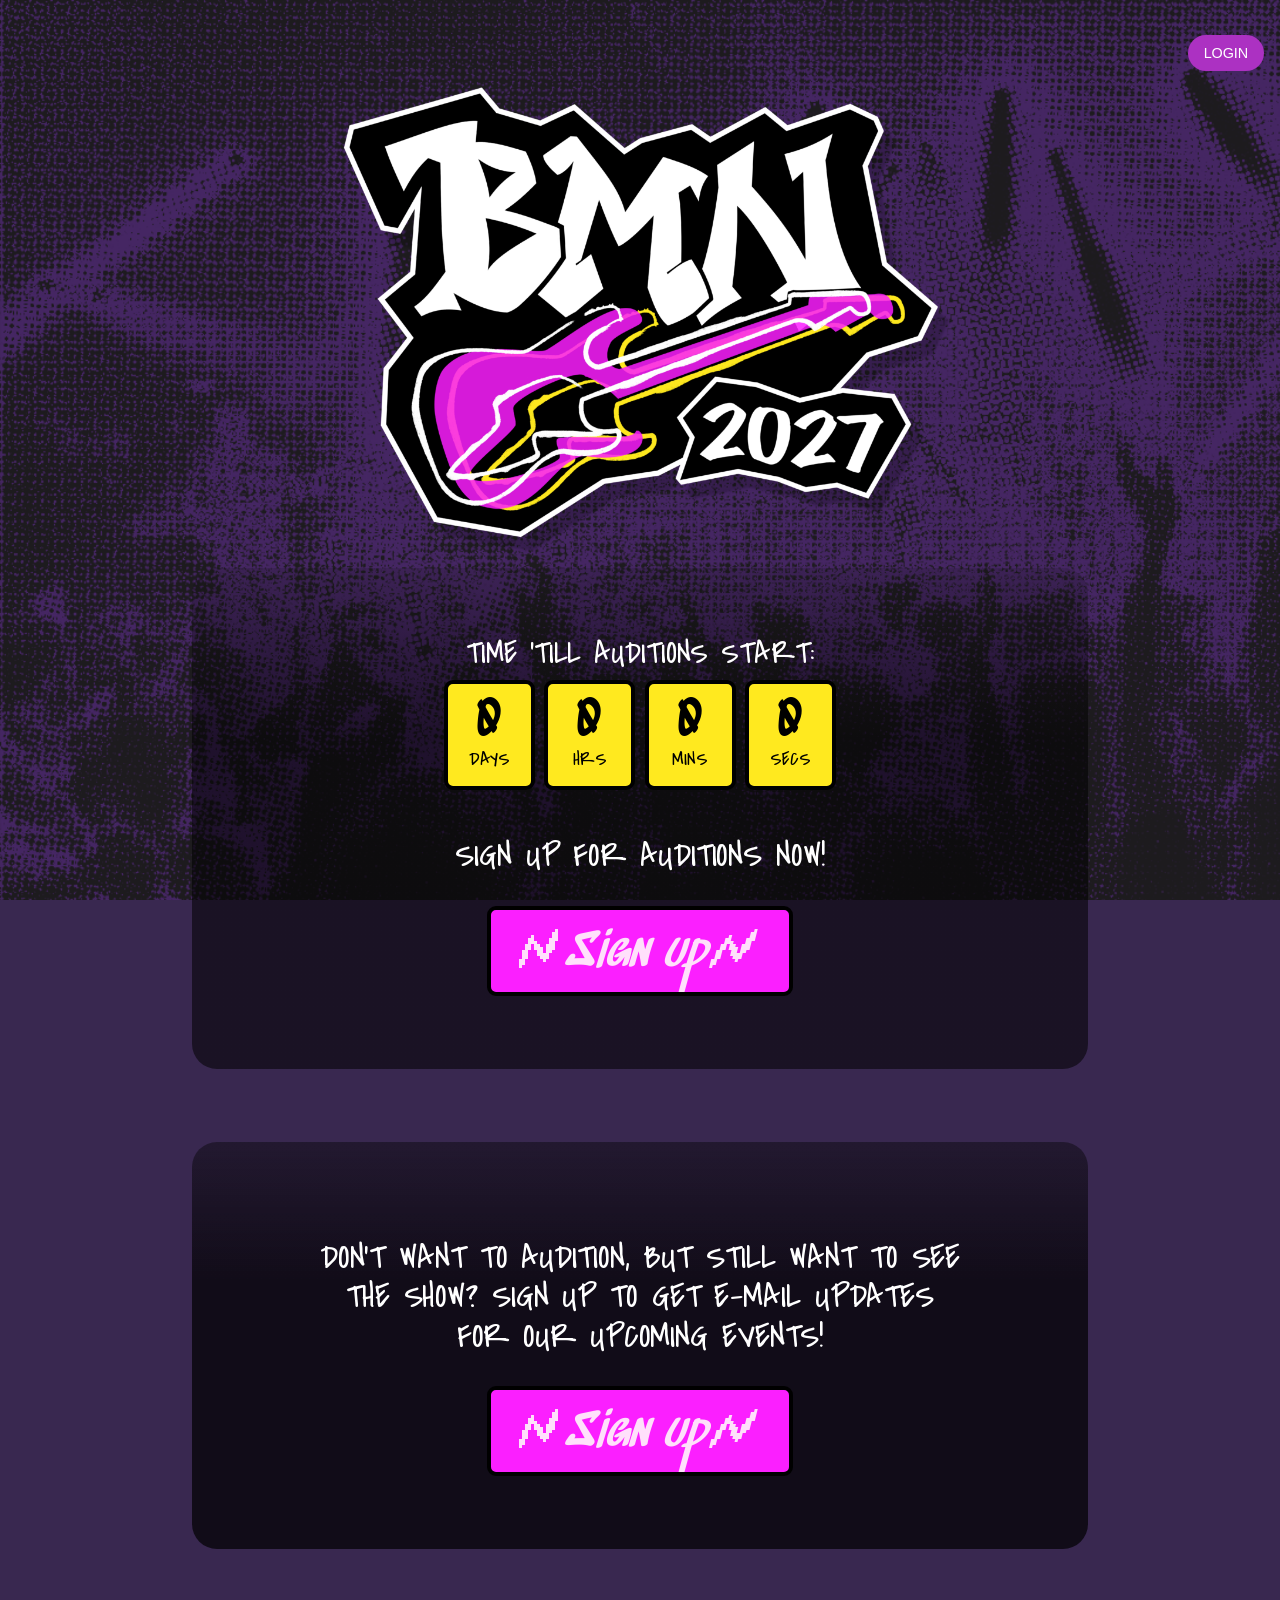
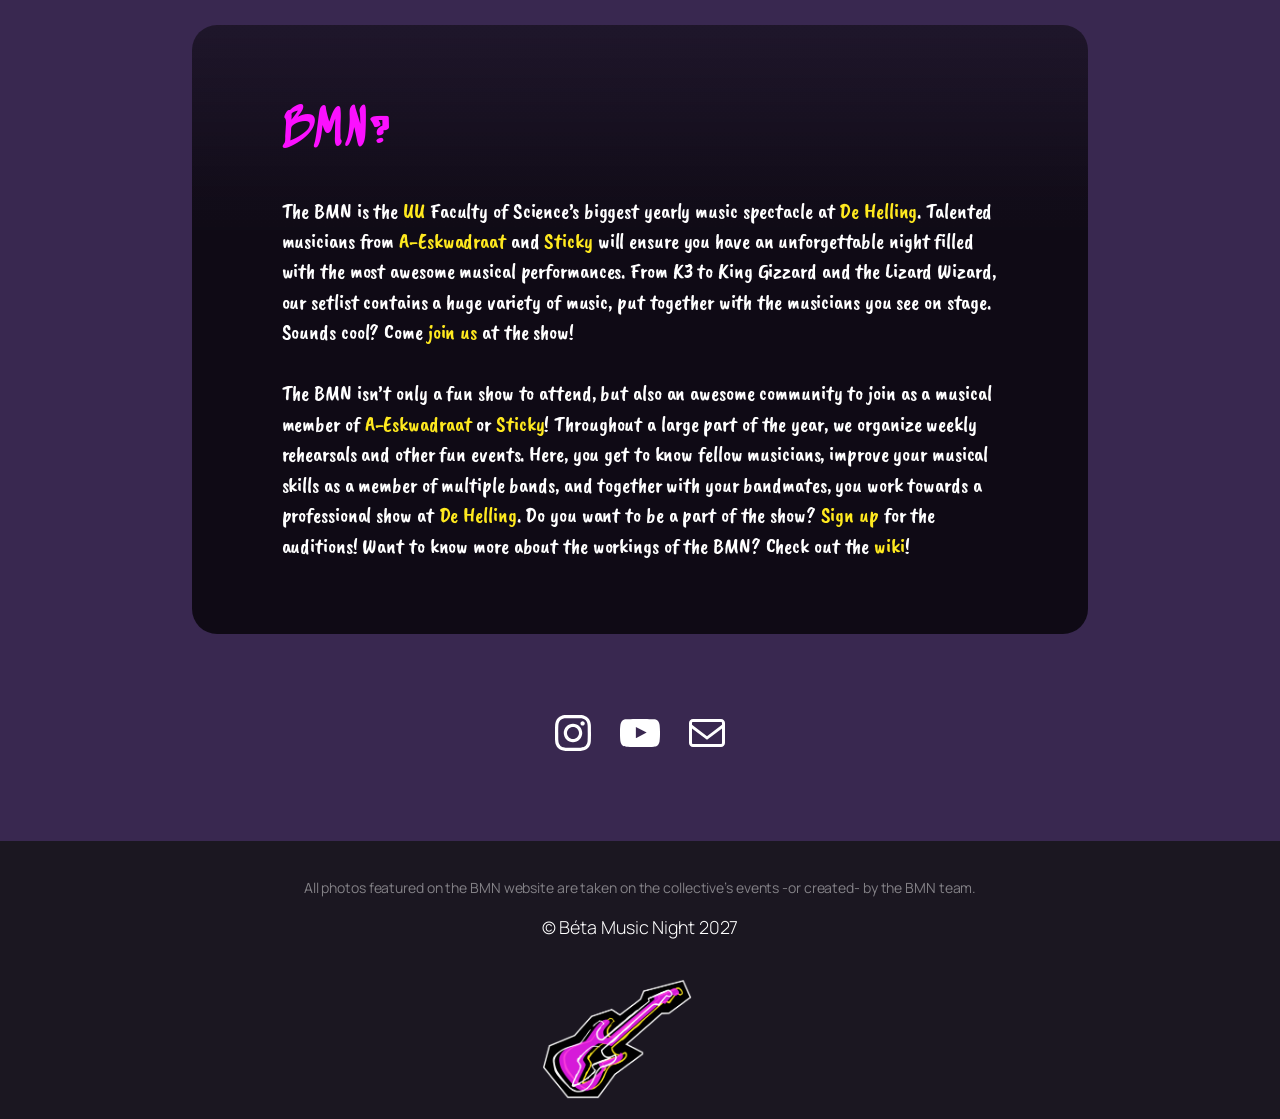
==== commit 0ad9a5aa: "Update index.html" ====
--- a/index.html
+++ b/index.html
@@ -293,7 +293,7 @@
 
 
 
-<div class="wp-block-kadence-advancedbtn kb-buttons-wrap kb-btnstwentytwentyfive__home_4cf072-d7"><a class="kb-button kt-button button kb-btntwentytwentyfive__home_5621b7-d7 kt-btn-size-large kt-btn-width-type-auto kb-btn-global-fill kt-btn-has-text-true kt-btn-has-svg-false wp-block-kadence-singlebtn" href="https://docs.google.com/forms/d/e/1FAIpQLSf9829ps8ezlnISVxLipizjJ_TkQS9fm_JC0ErnPw9irg6kKQ/viewform?usp=sharing&amp;ouid=100978380928913865316" target="_blank" rel="noreferrer noopener"><span class="kt-btn-inner-text">🗲<em>Sign up🗲</em></span></a></div>
+<div class="wp-block-kadence-advancedbtn kb-buttons-wrap kb-btnstwentytwentyfive__home_4cf072-d7"><a class="kb-button kt-button button kb-btntwentytwentyfive__home_5621b7-d7 kt-btn-size-large kt-btn-width-type-auto kb-btn-global-fill kt-btn-has-text-true kt-btn-has-svg-false wp-block-kadence-singlebtn" href="https://docs.google.com/forms/d/e/1FAIpQLSfqYe2lmDX2GezjJbCSsxFENIFKpdDcLLEvtmSz2iUtzT6dOg/viewform?usp=header" target="_blank" rel="noreferrer noopener"><span class="kt-btn-inner-text">🗲<em>Sign up🗲</em></span></a></div>
 
 
 
@@ -345,7 +345,7 @@
 
 
 
-<h2 class="wp-block-heading has-text-align-center has-text-color has-link-color has-small-font-size wp-elements-2" style="color:#ffffff75">All photos featured on the BMN website are taken on the collective’s events by the BMN team. </h2>
+<h2 class="wp-block-heading has-text-align-center has-text-color has-link-color has-small-font-size wp-elements-2" style="color:#ffffff75">All photos featured on the BMN website are taken on the collective’s events -or created- by the BMN team. </h2>
 
 
 
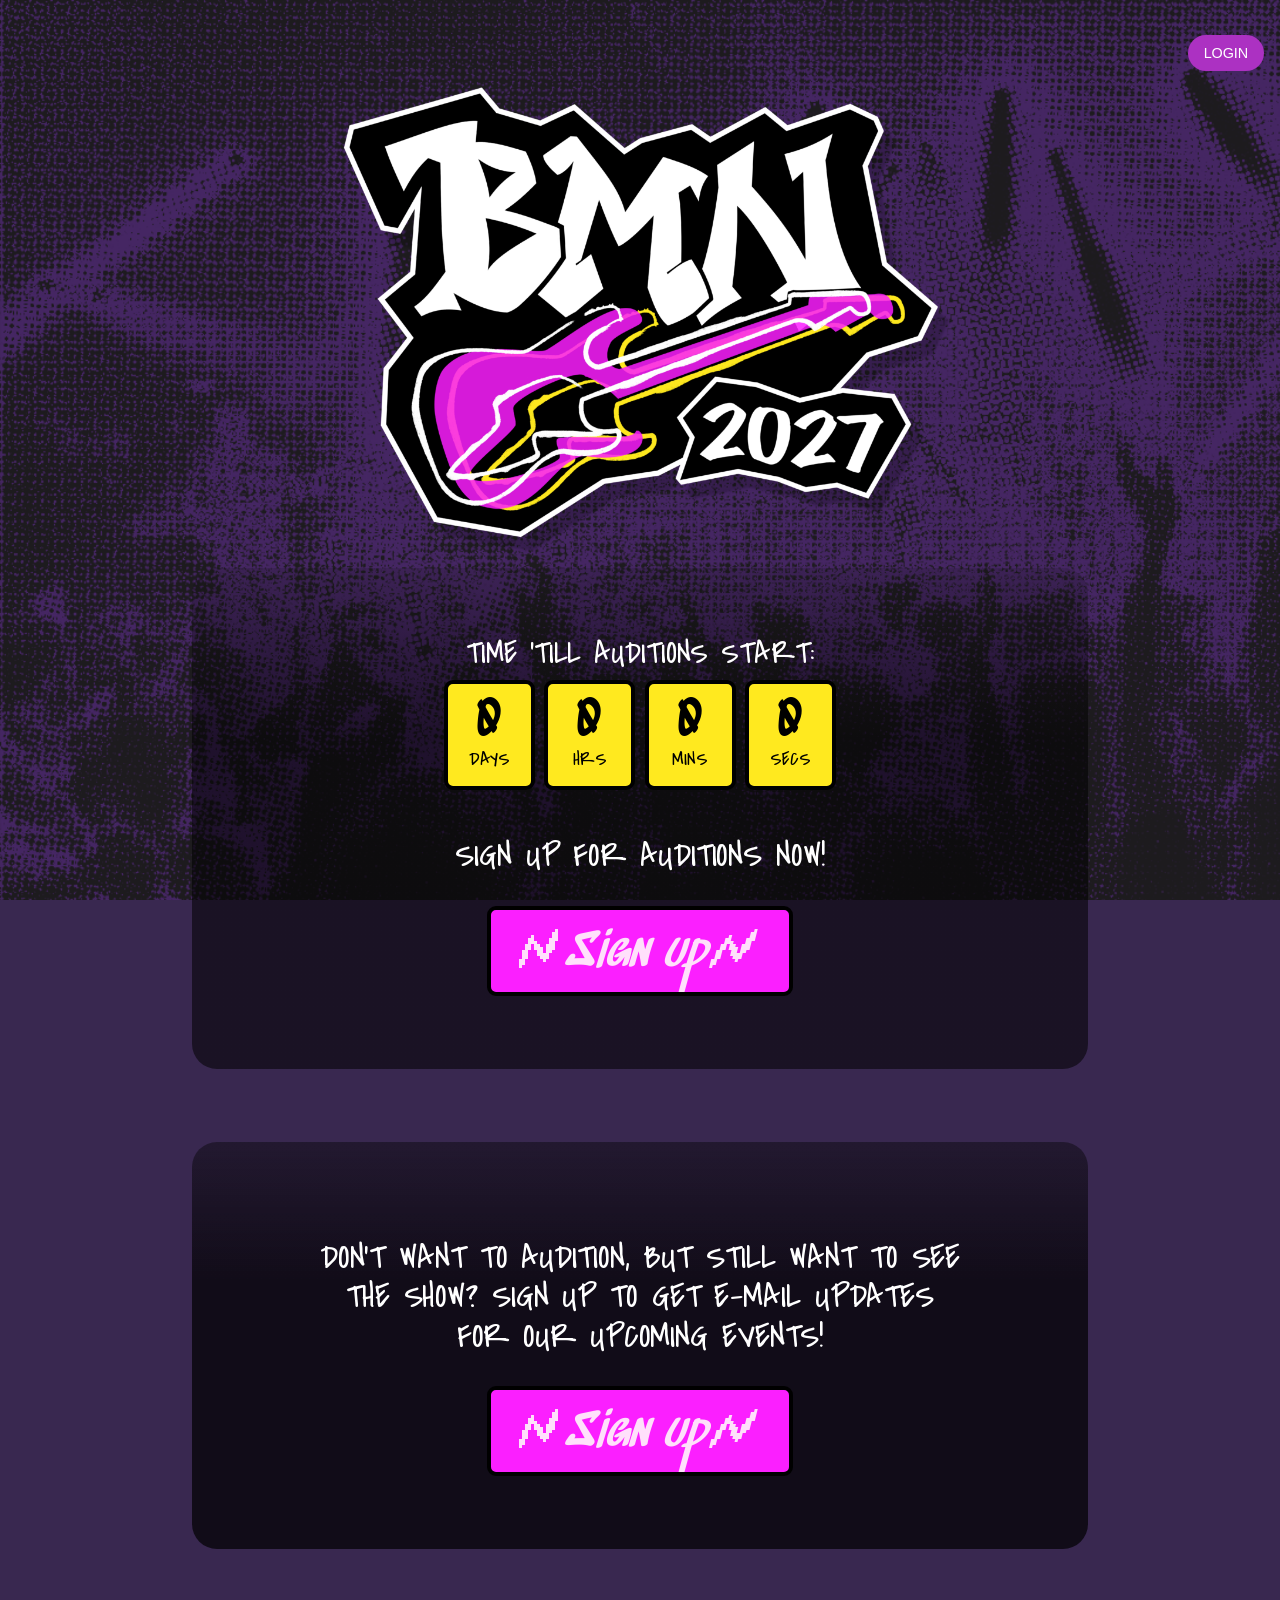
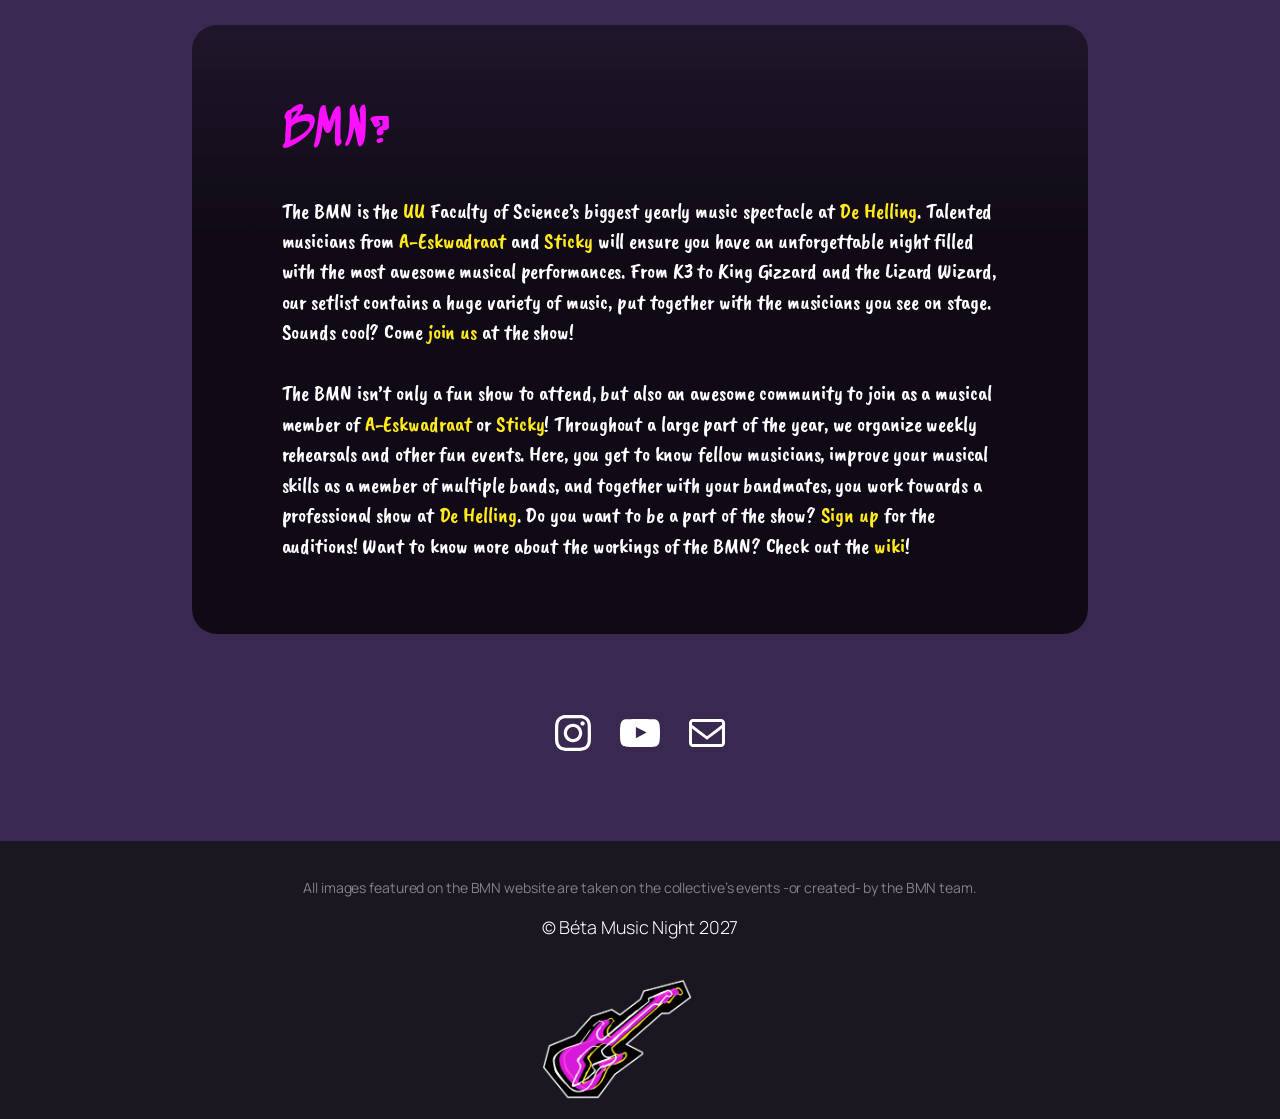
==== commit 43945022: "Update index.html" ====
--- a/index.html
+++ b/index.html
@@ -345,7 +345,7 @@
 
 
 
-<h2 class="wp-block-heading has-text-align-center has-text-color has-link-color has-small-font-size wp-elements-2" style="color:#ffffff75">All photos featured on the BMN website are taken on the collective’s events -or created- by the BMN team. </h2>
+<h2 class="wp-block-heading has-text-align-center has-text-color has-link-color has-small-font-size wp-elements-2" style="color:#ffffff75">All images featured on the BMN website are taken on the collective’s events -or created- by the BMN team. </h2>
 
 
 
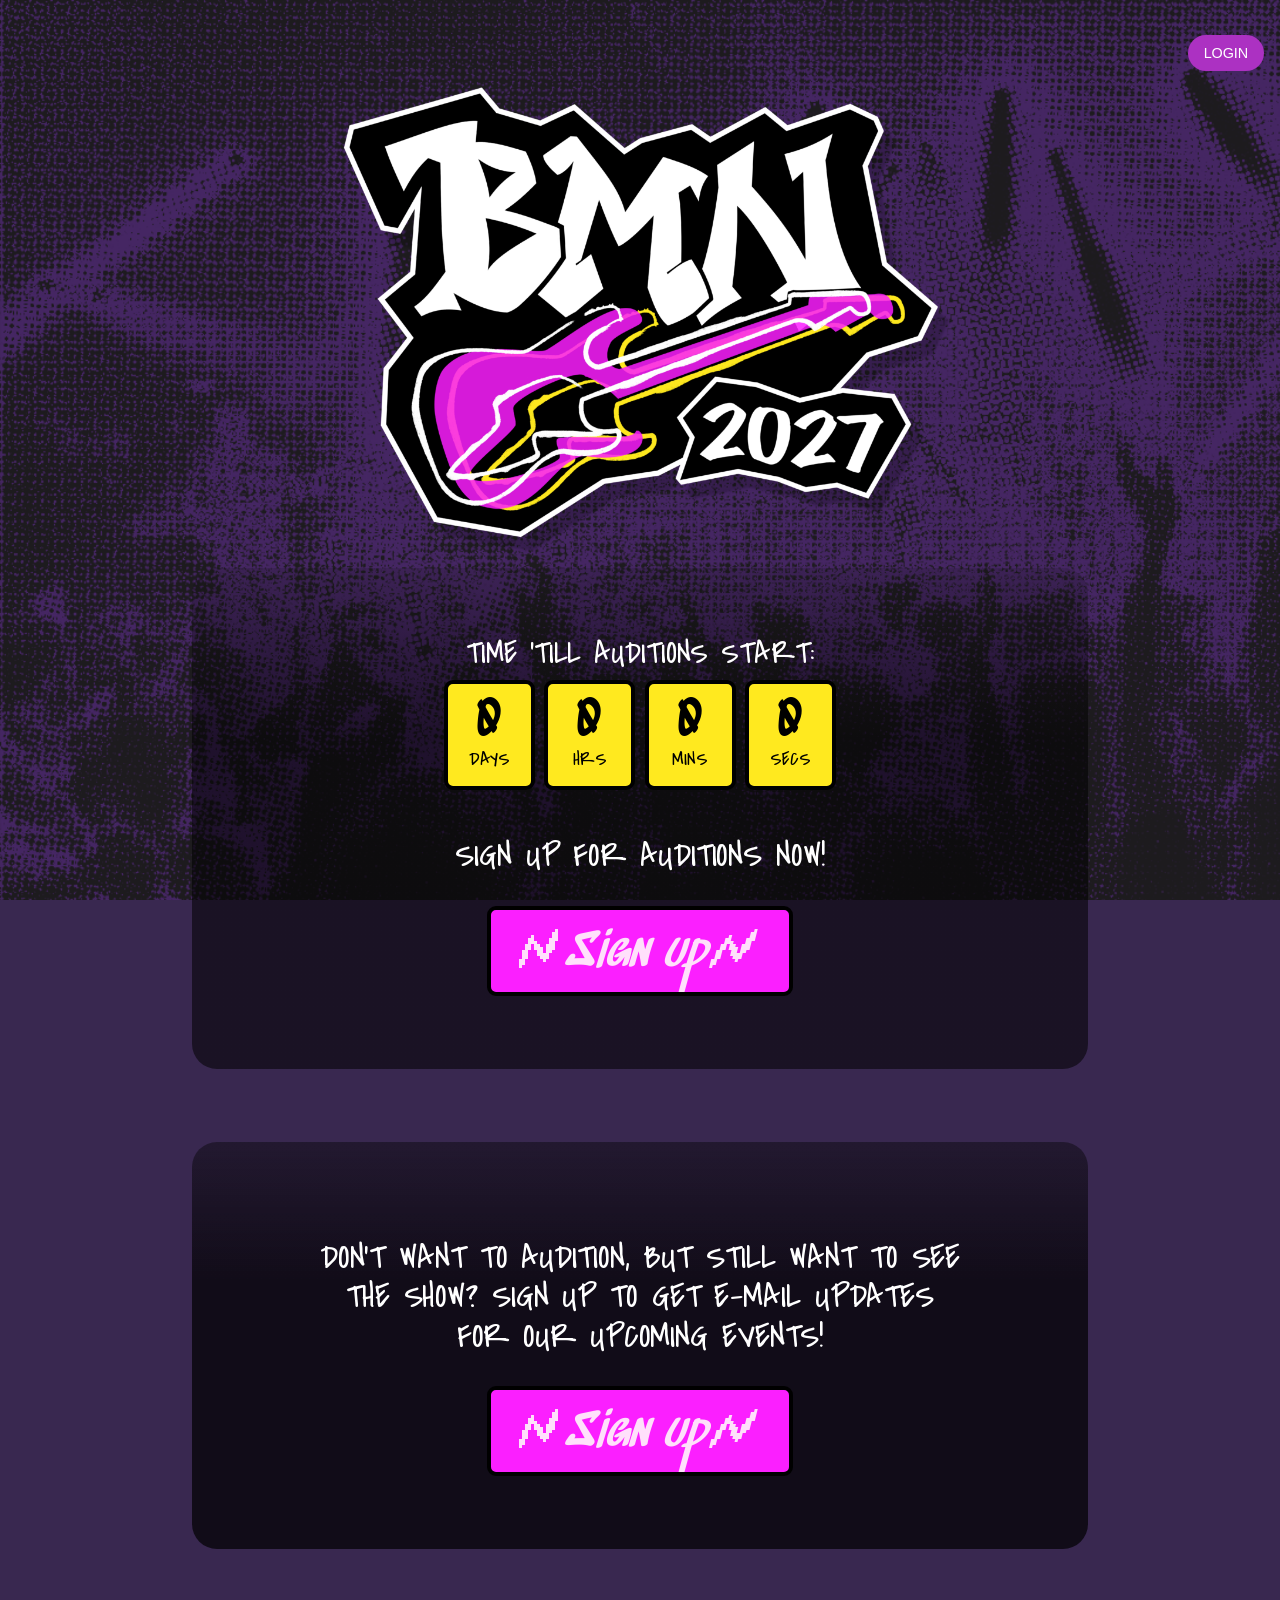
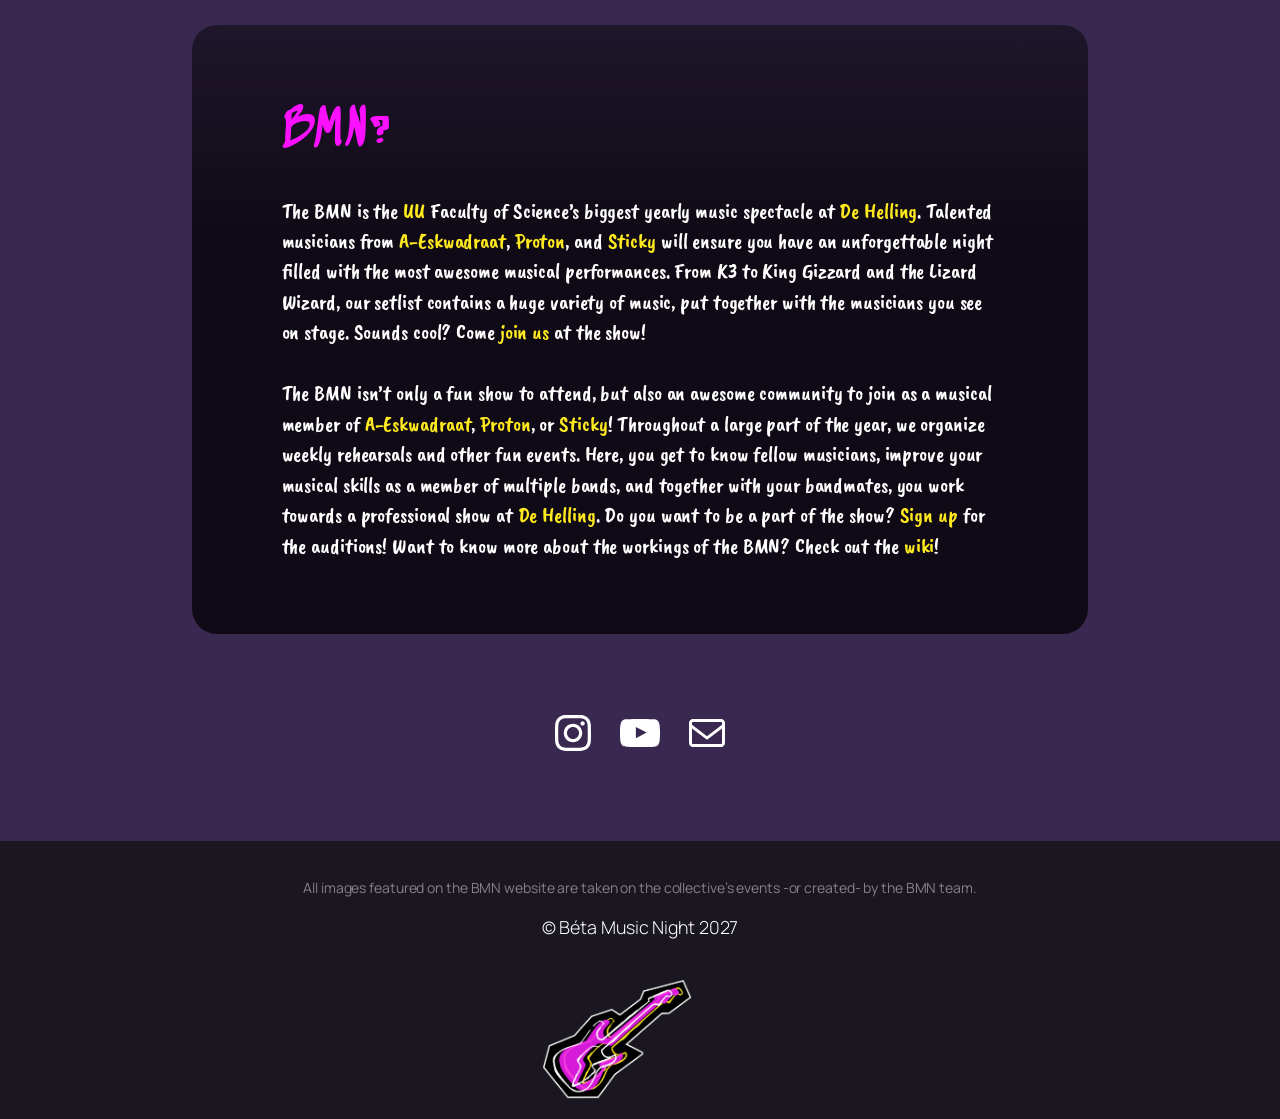
==== commit 1aca4cad: "Updated homepage to also include proton" ====
--- a/index.html
+++ b/index.html
@@ -315,7 +315,7 @@
 
 
 
-<p class="kt-adv-headingtwentytwentyfive__home_bfda84-01 texthighlight wp-block-kadence-advancedheading has-custom-css wp-custom-css-6035420f" data-kb-block="kb-adv-headingtwentytwentyfive__home_bfda84-01">The BMN is the <a href="https://www.uu.nl/" target="_blank" rel="noopener">UU</a> Faculty of Science’s biggest yearly music spectacle at <a href="https://dehelling.nl/" target="_blank" rel="noopener">De Helling</a>. Talented musicians from <a href="https://a-eskwadraat.nl/" target="_blank" rel="noopener">A-Eskwadraat</a> and <a href="https://svsticky.nl/" target="_blank" rel="noopener">Sticky</a> will ensure you have an unforgettable night filled with the most awesome musical performances. From K3 to King Gizzard and the Lizard Wizard, our setlist contains a huge variety of music, put together with the musicians you see on stage. Sounds cool? Come <a href="https://betamusicnight.nl/tickets" target="_blank" rel="noopener">join us</a> at the show! <br><br>The BMN isn’t only a fun show to attend, but also an awesome community to join as a musical member of <a href="https://a-eskwadraat.nl/" target="_blank" rel="noopener">A-Eskwadraat</a> or <a href="https://svsticky.nl/" target="_blank" rel="noopener">Sticky</a>! Throughout a large part of the year, we organize weekly rehearsals and other fun events. Here, you get to know fellow musicians, improve your musical skills as a member of multiple bands, and together with your bandmates, you work towards a professional show at <a href="https://dehelling.nl/" target="_blank" rel="noopener">De Helling</a>. Do you want to be a part of the show? <a href="https://betamusicnight.nl/auditions" target="_blank" rel="noopener">Sign up</a> for the auditions! Want to know more about the workings of the BMN? Check out the <a href="https://bmnwiki.notion.site/" target="_blank" rel="noopener">wiki</a>!</p>
+<p class="kt-adv-headingtwentytwentyfive__home_bfda84-01 texthighlight wp-block-kadence-advancedheading has-custom-css wp-custom-css-6035420f" data-kb-block="kb-adv-headingtwentytwentyfive__home_bfda84-01">The BMN is the <a href="https://www.uu.nl/" target="_blank" rel="noopener">UU</a> Faculty of Science’s biggest yearly music spectacle at <a href="https://dehelling.nl/" target="_blank" rel="noopener">De Helling</a>. Talented musicians from <a href="https://a-eskwadraat.nl/" target="_blank" rel="noopener">A-Eskwadraat</a>, <a href="https://ussproton.nl/" target="_blank" rel="noopener">Proton</a>, and <a href="https://svsticky.nl/" target="_blank" rel="noopener">Sticky</a> will ensure you have an unforgettable night filled with the most awesome musical performances. From K3 to King Gizzard and the Lizard Wizard, our setlist contains a huge variety of music, put together with the musicians you see on stage. Sounds cool? Come <a href="https://betamusicnight.nl/tickets" target="_blank" rel="noopener">join us</a> at the show! <br><br>The BMN isn’t only a fun show to attend, but also an awesome community to join as a musical member of <a href="https://a-eskwadraat.nl/" target="_blank" rel="noopener">A-Eskwadraat</a>, <a href="https://ussproton.nl/" target="_blank" rel="noopener">Proton</a>, or <a href="https://svsticky.nl/" target="_blank" rel="noopener">Sticky</a>! Throughout a large part of the year, we organize weekly rehearsals and other fun events. Here, you get to know fellow musicians, improve your musical skills as a member of multiple bands, and together with your bandmates, you work towards a professional show at <a href="https://dehelling.nl/" target="_blank" rel="noopener">De Helling</a>. Do you want to be a part of the show? <a href="https://betamusicnight.nl/auditions" target="_blank" rel="noopener">Sign up</a> for the auditions! Want to know more about the workings of the BMN? Check out the <a href="https://bmnwiki.notion.site/" target="_blank" rel="noopener">wiki</a>!</p>
 
 
 
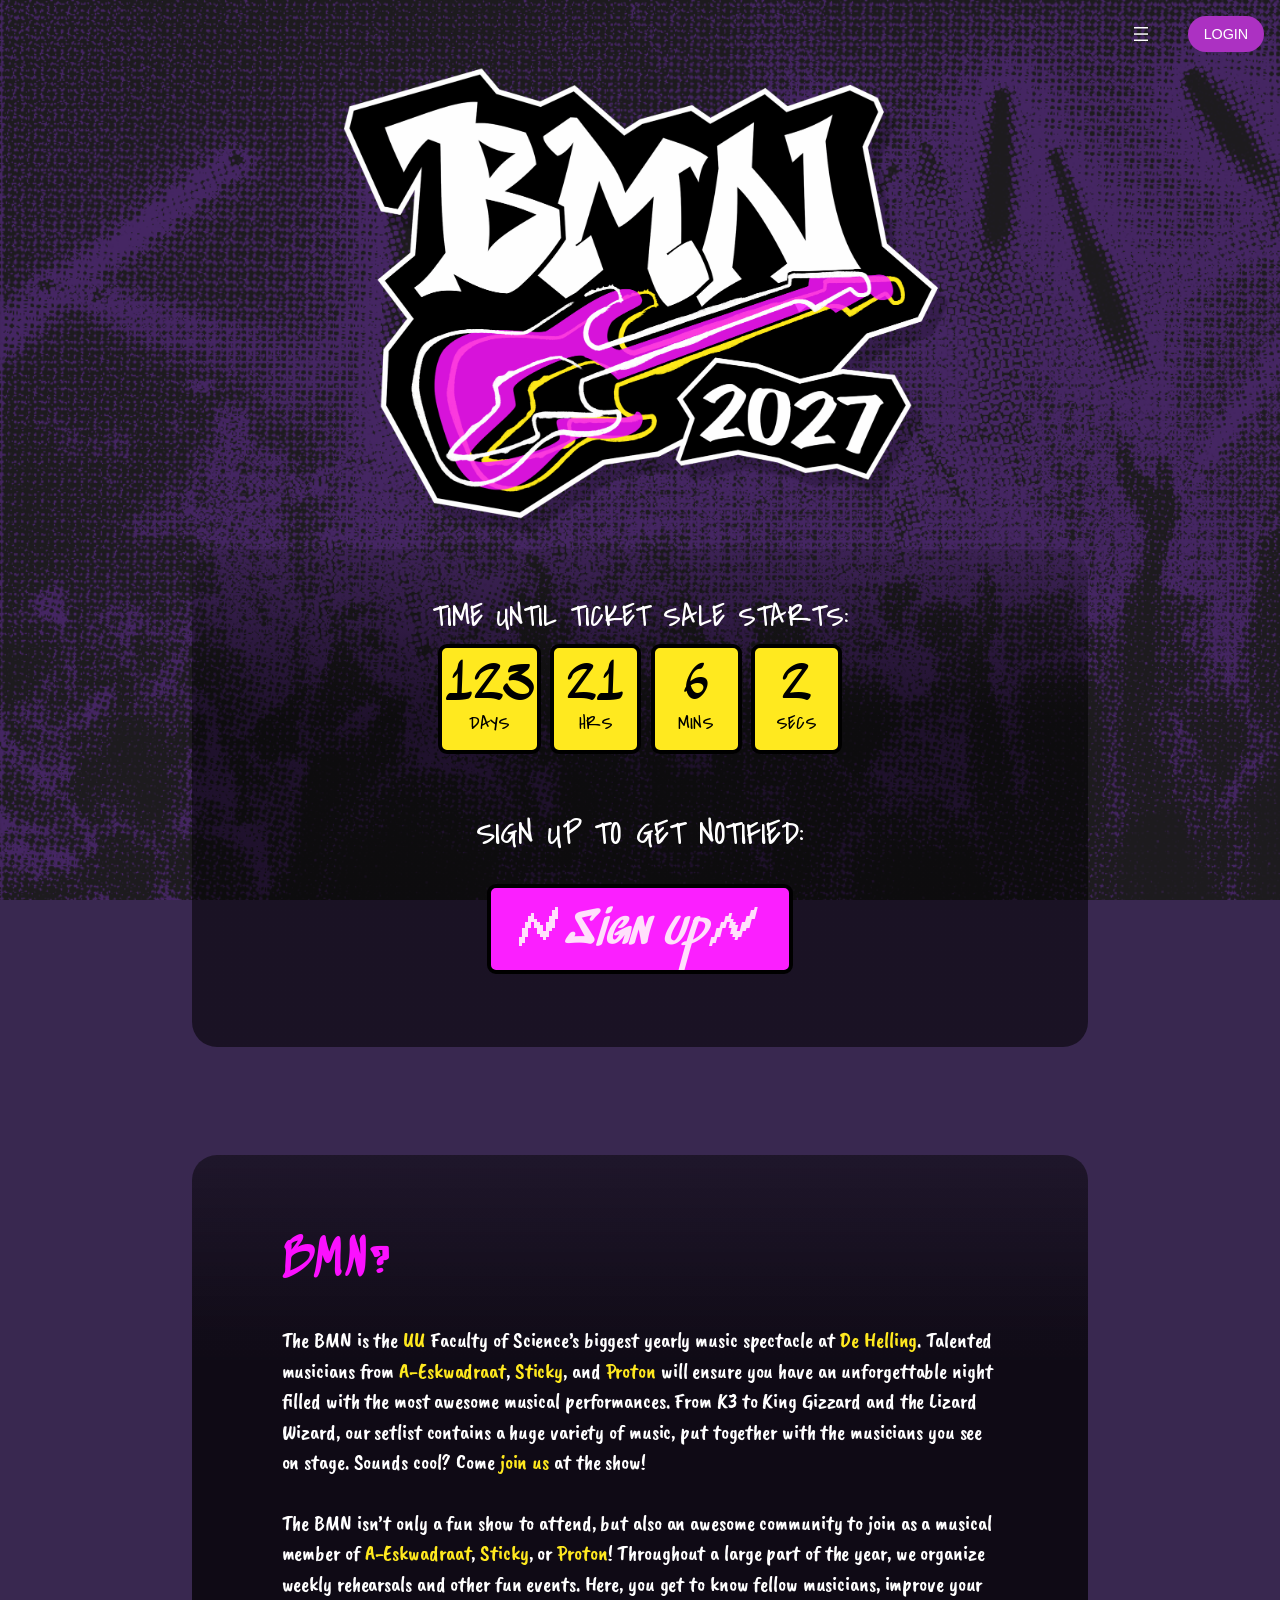
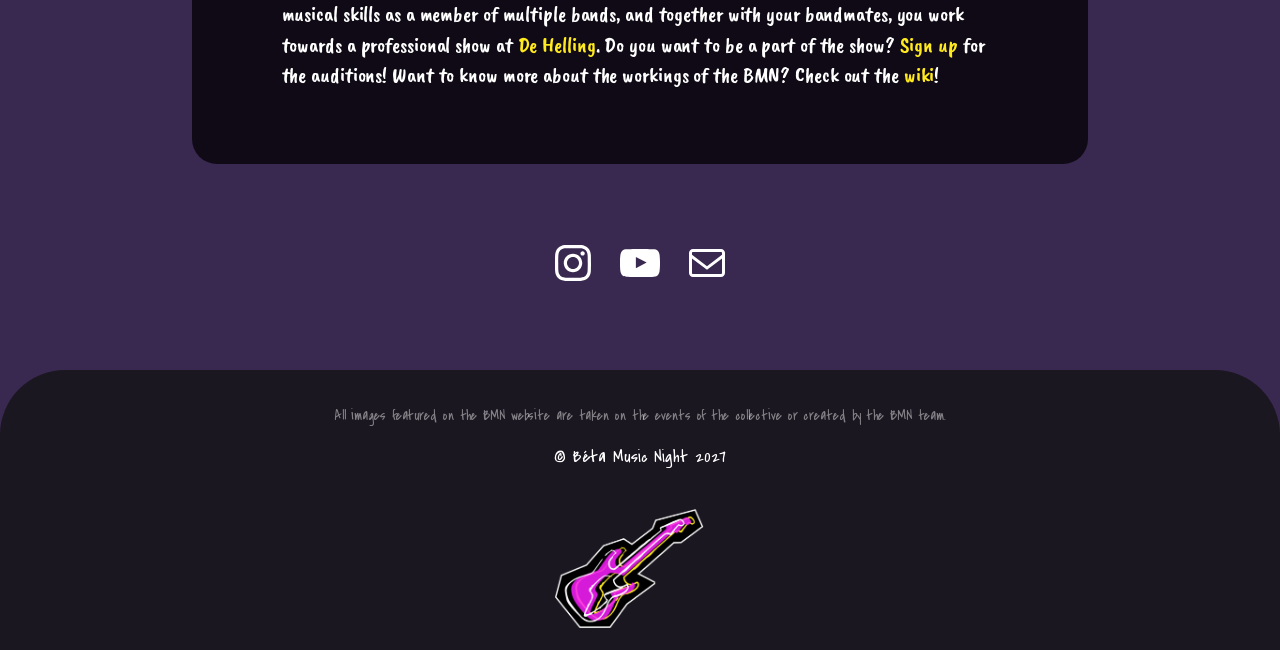
==== commit a1dd76f5: "Tried adding our team page, changes to homepage" ====
--- a/index.html
+++ b/index.html
@@ -11,7 +11,22 @@
 img:is([sizes=auto i],[sizes^="auto," i]){contain-intrinsic-size:3000px 1500px}
 /*# sourceURL=wp-img-auto-sizes-contain-inline-css */
 </style>
-<link rel="stylesheet" id="kadence-blocks-header-css" href="/wp-content/plugins/kadence-blocks/dist/style-blocks-header.css?ver=3.7.9.1" media="all">
+<style id="wp-block-navigation-link-inline-css">
+.wp-block-navigation .wp-block-navigation-item__label{overflow-wrap:break-word}.wp-block-navigation .wp-block-navigation-item__description{display:none}.link-ui-tools{outline:1px solid #f0f0f0;padding:8px}.link-ui-block-inserter{padding-top:8px}.link-ui-block-inserter__back{margin-left:8px;text-transform:uppercase}
+/*# sourceURL=/wp-includes/blocks/navigation-link/style.min.css */
+</style>
+<style id="wp-block-navigation-overlay-close-inline-css">
+.wp-block-navigation-overlay-close{align-items:center;background:transparent;border:none;cursor:pointer;display:inline-flex;gap:.5em;justify-content:center;padding:0;text-decoration:none}.wp-block-navigation-overlay-close:focus{outline-offset:2px}.wp-block-navigation-overlay-close svg{fill:currentColor;display:block;flex-shrink:0;height:24px;width:24px}.wp-block-navigation-overlay-close .wp-block-navigation-overlay-close__text{align-items:center;display:inline-flex}
+/*# sourceURL=/wp-includes/blocks/navigation-overlay-close/style.min.css */
+</style>
+<style id="wp-block-navigation-inline-css">
+.wp-block-navigation{position:relative}.wp-block-navigation ul{margin-bottom:0;margin-left:0;margin-top:0;padding-left:0}.wp-block-navigation ul,.wp-block-navigation ul li{list-style:none}.wp-block-navigation .wp-block-navigation-item{align-items:center;background-color:inherit;display:flex;position:relative}.wp-block-navigation .wp-block-navigation-item .wp-block-navigation__submenu-container:empty{display:none}.wp-block-navigation .wp-block-navigation-item__content{display:block;z-index:1}.wp-block-navigation .wp-block-navigation-item__content.wp-block-navigation-item__content{color:inherit}.wp-block-navigation.has-text-decoration-underline .wp-block-navigation-item__content,.wp-block-navigation.has-text-decoration-underline .wp-block-navigation-item__content:active,.wp-block-navigation.has-text-decoration-underline .wp-block-navigation-item__content:focus{text-decoration:underline}.wp-block-navigation.has-text-decoration-line-through .wp-block-navigation-item__content,.wp-block-navigation.has-text-decoration-line-through .wp-block-navigation-item__content:active,.wp-block-navigation.has-text-decoration-line-through .wp-block-navigation-item__content:focus{text-decoration:line-through}.wp-block-navigation :where(a),.wp-block-navigation :where(a:active),.wp-block-navigation :where(a:focus){text-decoration:none}.wp-block-navigation .wp-block-navigation__submenu-icon{align-self:center;background-color:inherit;border:none;color:currentColor;display:inline-block;font-size:inherit;height:.6em;line-height:0;margin-left:.25em;padding:0;width:.6em}.wp-block-navigation .wp-block-navigation__submenu-icon svg{stroke:currentColor;display:inline-block;height:inherit;margin-top:.075em;width:inherit}.wp-block-navigation{--navigation-layout-justification-setting:flex-start;--navigation-layout-direction:row;--navigation-layout-wrap:wrap;--navigation-layout-justify:flex-start;--navigation-layout-align:center}.wp-block-navigation.is-vertical{--navigation-layout-direction:column;--navigation-layout-justify:initial;--navigation-layout-align:flex-start}.wp-block-navigation.no-wrap{--navigation-layout-wrap:nowrap}.wp-block-navigation.items-justified-center{--navigation-layout-justification-setting:center;--navigation-layout-justify:center}.wp-block-navigation.items-justified-center.is-vertical{--navigation-layout-align:center}.wp-block-navigation.items-justified-right{--navigation-layout-justification-setting:flex-end;--navigation-layout-justify:flex-end}.wp-block-navigation.items-justified-right.is-vertical{--navigation-layout-align:flex-end}.wp-block-navigation.items-justified-space-between{--navigation-layout-justification-setting:space-between;--navigation-layout-justify:space-between}:where(.wp-block-navigation) ul li{padding:0}.wp-block-navigation .has-child .wp-block-navigation__submenu-container{align-items:normal;background-color:inherit;color:inherit;display:flex;flex-direction:column;opacity:0;position:absolute;z-index:2}@media not (prefers-reduced-motion){.wp-block-navigation .has-child .wp-block-navigation__submenu-container{transition:opacity .1s linear}}.wp-block-navigation .has-child .wp-block-navigation__submenu-container{height:0;overflow:hidden;visibility:hidden;width:0}.wp-block-navigation .has-child .wp-block-navigation__submenu-container>.wp-block-navigation-item>.wp-block-navigation-item__content{display:flex;flex-grow:1;padding:.5em 1em}.wp-block-navigation .has-child .wp-block-navigation__submenu-container>.wp-block-navigation-item>.wp-block-navigation-item__content .wp-block-navigation__submenu-icon{margin-left:auto;margin-right:0}.wp-block-navigation .has-child .wp-block-navigation__submenu-container .wp-block-navigation-item__content{margin:0}.wp-block-navigation .has-child .wp-block-navigation__submenu-container{left:-1px;top:100%}@media (min-width:782px){.wp-block-navigation .has-child .wp-block-navigation__submenu-container .wp-block-navigation__submenu-container{left:100%;top:-1px}.wp-block-navigation .has-child .wp-block-navigation__submenu-container .wp-block-navigation__submenu-container:before{background:transparent;content:"";display:block;height:100%;position:absolute;right:100%;width:.5em}.wp-block-navigation .has-child .wp-block-navigation__submenu-container .wp-block-navigation__submenu-icon{margin-right:.25em}.wp-block-navigation .has-child .wp-block-navigation__submenu-container .wp-block-navigation__submenu-icon svg{transform:rotate(-90deg)}}@media (hover:hover){.wp-block-navigation .has-child:not(.open-on-click):hover>.wp-block-navigation__submenu-container{height:auto;min-width:200px;opacity:1;overflow:visible;visibility:visible;width:auto}}.wp-block-navigation .has-child .wp-block-navigation-submenu__toggle[aria-expanded=true]~.wp-block-navigation__submenu-container,.wp-block-navigation .has-child:not(.open-on-click):not(.open-on-hover-click):focus-within>.wp-block-navigation__submenu-container{height:auto;min-width:200px;opacity:1;overflow:visible;visibility:visible;width:auto}.wp-block-navigation .has-child.open-always{align-items:var(--navigation-layout-align,initial);flex-direction:var(--navigation-layout-direction,initial);flex-wrap:var(--navigation-layout-wrap,wrap);gap:var(--wp--style--block-gap,2em)}.wp-block-navigation .has-child.open-always,.wp-block-navigation .has-child.open-always .wp-block-navigation-item{justify-content:var(--navigation-layout-justify,initial)}.wp-block-navigation .has-child.open-always .wp-block-navigation__submenu-container,.wp-block-navigation .has-child.open-always.wp-block-navigation-submenu{gap:var(--wp--style--block-gap,2em)}.wp-block-navigation .has-child.open-always .wp-block-navigation-item,.wp-block-navigation .has-child.open-always .wp-block-navigation__submenu-container,.wp-block-navigation .has-child.open-always.wp-block-navigation-submenu{padding-bottom:0;padding-top:0}.wp-block-navigation .has-child.open-always .wp-block-navigation__submenu-container{padding-left:var(--wp--style--block-gap,2em);padding-right:var(--wp--style--block-gap,2em)}.wp-block-navigation .has-child.open-always .wp-block-navigation__submenu-container .wp-block-navigation-item__content{padding:0}.wp-block-navigation .has-child.open-always .wp-block-navigation__submenu-container>.wp-block-navigation-item>.wp-block-navigation-item__content,.wp-block-navigation .has-child.open-always>.wp-block-navigation-item__content{flex-grow:0}.wp-block-navigation .has-child.open-always>.wp-block-navigation__submenu-container{background-color:transparent;border:none;color:inherit;flex-basis:100%;height:auto;opacity:1;overflow:visible;position:static;visibility:visible;width:auto}.wp-block-navigation.has-background .has-child .wp-block-navigation__submenu-container{left:0;top:100%}@media (min-width:782px){.wp-block-navigation.has-background .has-child .wp-block-navigation__submenu-container .wp-block-navigation__submenu-container{left:100%;top:0}}.wp-block-navigation-submenu{display:flex;position:relative}.wp-block-navigation-submenu .wp-block-navigation__submenu-icon svg{stroke:currentColor}button.wp-block-navigation-item__content{background-color:transparent;border:none;color:currentColor;font-family:inherit;font-size:inherit;font-style:inherit;font-weight:inherit;letter-spacing:inherit;line-height:inherit;text-align:left;text-transform:inherit}.wp-block-navigation-submenu__toggle{cursor:pointer}.wp-block-navigation-submenu__toggle[aria-expanded=true]+.wp-block-navigation__submenu-icon>svg,.wp-block-navigation-submenu__toggle[aria-expanded=true]>svg{transform:rotate(180deg)}.wp-block-navigation-item.open-on-click .wp-block-navigation-submenu__toggle{padding-left:0;padding-right:.85em}.wp-block-navigation-item.open-on-click .wp-block-navigation-submenu__toggle+.wp-block-navigation__submenu-icon{margin-left:-.6em;pointer-events:none}.wp-block-navigation-item.open-on-click button.wp-block-navigation-item__content:not(.wp-block-navigation-submenu__toggle){padding:0}.wp-block-navigation .wp-block-page-list,.wp-block-navigation__container,.wp-block-navigation__responsive-close,.wp-block-navigation__responsive-container,.wp-block-navigation__responsive-container-content,.wp-block-navigation__responsive-dialog{gap:inherit}:where(.wp-block-navigation.has-background .wp-block-navigation-item a:not(.wp-element-button)),:where(.wp-block-navigation.has-background .wp-block-navigation-submenu a:not(.wp-element-button)){padding:.5em 1em}:where(.wp-block-navigation .wp-block-navigation__submenu-container .wp-block-navigation-item a:not(.wp-element-button)),:where(.wp-block-navigation .wp-block-navigation__submenu-container .wp-block-navigation-submenu a:not(.wp-element-button)),:where(.wp-block-navigation .wp-block-navigation__submenu-container .wp-block-navigation-submenu button.wp-block-navigation-item__content),:where(.wp-block-navigation .wp-block-navigation__submenu-container .wp-block-pages-list__item button.wp-block-navigation-item__content){padding:.5em 1em}.wp-block-navigation.items-justified-right .wp-block-navigation__container .has-child .wp-block-navigation__submenu-container,.wp-block-navigation.items-justified-right .wp-block-page-list>.has-child .wp-block-navigation__submenu-container,.wp-block-navigation.items-justified-space-between .wp-block-page-list>.has-child:last-child .wp-block-navigation__submenu-container,.wp-block-navigation.items-justified-space-between>.wp-block-navigation__container>.has-child:last-child .wp-block-navigation__submenu-container{left:auto;right:0}.wp-block-navigation.items-justified-right .wp-block-navigation__container .has-child .wp-block-navigation__submenu-container .wp-block-navigation__submenu-container,.wp-block-navigation.items-justified-right .wp-block-page-list>.has-child .wp-block-navigation__submenu-container .wp-block-navigation__submenu-container,.wp-block-navigation.items-justified-space-between .wp-block-page-list>.has-child:last-child .wp-block-navigation__submenu-container .wp-block-navigation__submenu-container,.wp-block-navigation.items-justified-space-between>.wp-block-navigation__container>.has-child:last-child .wp-block-navigation__submenu-container .wp-block-navigation__submenu-container{left:-1px;right:-1px}@media (min-width:782px){.wp-block-navigation.items-justified-right .wp-block-navigation__container .has-child .wp-block-navigation__submenu-container .wp-block-navigation__submenu-container,.wp-block-navigation.items-justified-right .wp-block-page-list>.has-child .wp-block-navigation__submenu-container .wp-block-navigation__submenu-container,.wp-block-navigation.items-justified-space-between .wp-block-page-list>.has-child:last-child .wp-block-navigation__submenu-container .wp-block-navigation__submenu-container,.wp-block-navigation.items-justified-space-between>.wp-block-navigation__container>.has-child:last-child .wp-block-navigation__submenu-container .wp-block-navigation__submenu-container{left:auto;right:100%}}.wp-block-navigation:not(.has-background) .wp-block-navigation__submenu-container{background-color:#fff;border:1px solid rgba(0,0,0,.15)}.wp-block-navigation.has-background .wp-block-navigation__submenu-container{background-color:inherit}.wp-block-navigation:not(.has-text-color) .wp-block-navigation__submenu-container{color:#000}.wp-block-navigation__container{align-items:var(--navigation-layout-align,initial);display:flex;flex-direction:var(--navigation-layout-direction,initial);flex-wrap:var(--navigation-layout-wrap,wrap);justify-content:var(--navigation-layout-justify,initial);list-style:none;margin:0;padding-left:0}.wp-block-navigation__container .is-responsive{display:none}.wp-block-navigation__container:only-child,.wp-block-page-list:only-child{flex-grow:1}@keyframes overlay-menu__fade-in-animation{0%{opacity:0;transform:translateY(.5em)}to{opacity:1;transform:translateY(0)}}.wp-block-navigation__responsive-container{bottom:0;display:none;left:0;position:fixed;right:0;top:0}.wp-block-navigation__responsive-container :where(.wp-block-navigation-item a){color:inherit}.wp-block-navigation__responsive-container .wp-block-navigation__responsive-container-content{align-items:var(--navigation-layout-align,initial);display:flex;flex-direction:var(--navigation-layout-direction,initial);flex-wrap:var(--navigation-layout-wrap,wrap);justify-content:var(--navigation-layout-justify,initial)}.wp-block-navigation__responsive-container:not(.is-menu-open.is-menu-open){background-color:inherit!important;color:inherit!important}.wp-block-navigation__responsive-container.is-menu-open{background-color:inherit;display:flex;flex-direction:column}@media not (prefers-reduced-motion){.wp-block-navigation__responsive-container.is-menu-open{animation:overlay-menu__fade-in-animation .1s ease-out;animation-fill-mode:forwards}}.wp-block-navigation__responsive-container.is-menu-open:not(.disable-default-overlay){padding:clamp(1rem,var(--wp--style--root--padding-top),20rem) clamp(1rem,var(--wp--style--root--padding-right),20rem) clamp(1rem,var(--wp--style--root--padding-bottom),20rem) clamp(1rem,var(--wp--style--root--padding-left),20rem)}.wp-block-navigation__responsive-container.is-menu-open{overflow:auto;z-index:100000}.wp-block-navigation__responsive-container.is-menu-open:not(.disable-default-overlay) .wp-block-navigation__responsive-container-content{padding-top:calc(2rem + 24px)}.wp-block-navigation__responsive-container.is-menu-open:where(:not(.disable-default-overlay)) .wp-block-navigation__responsive-container-content{align-items:var(--navigation-layout-justification-setting,inherit);display:flex;flex-direction:column;flex-wrap:nowrap;overflow:visible}.wp-block-navigation__responsive-container.is-menu-open:where(:not(.disable-default-overlay)) .wp-block-navigation__responsive-container-content,.wp-block-navigation__responsive-container.is-menu-open:where(:not(.disable-default-overlay)) .wp-block-navigation__responsive-container-content .wp-block-navigation__container,.wp-block-navigation__responsive-container.is-menu-open:where(:not(.disable-default-overlay)) .wp-block-navigation__responsive-container-content .wp-block-page-list{justify-content:flex-start}.wp-block-navigation__responsive-container.is-menu-open:where(:not(.disable-default-overlay)) .wp-block-navigation__responsive-container-content .wp-block-navigation__submenu-icon{display:none}.wp-block-navigation__responsive-container.is-menu-open:where(:not(.disable-default-overlay)) .wp-block-navigation__responsive-container-content .has-child .wp-block-navigation__submenu-container{border:none;height:auto;min-width:200px;opacity:1;overflow:initial;padding-left:2rem;padding-right:2rem;position:static;visibility:visible;width:auto}.wp-block-navigation__responsive-container.is-menu-open:where(:not(.disable-default-overlay)) .wp-block-navigation__responsive-container-content .wp-block-navigation__container,.wp-block-navigation__responsive-container.is-menu-open:where(:not(.disable-default-overlay)) .wp-block-navigation__responsive-container-content .wp-block-navigation__submenu-container{gap:inherit}.wp-block-navigation__responsive-container.is-menu-open:where(:not(.disable-default-overlay)) .wp-block-navigation__responsive-container-content .wp-block-navigation__submenu-container{padding-top:var(--wp--style--block-gap,2em)}.wp-block-navigation__responsive-container.is-menu-open:where(:not(.disable-default-overlay)) .wp-block-navigation__responsive-container-content .wp-block-navigation-item__content{padding:0}.wp-block-navigation__responsive-container.is-menu-open:where(:not(.disable-default-overlay)) .wp-block-navigation__responsive-container-content .wp-block-navigation-item,.wp-block-navigation__responsive-container.is-menu-open:where(:not(.disable-default-overlay)) .wp-block-navigation__responsive-container-content .wp-block-navigation__container,.wp-block-navigation__responsive-container.is-menu-open:where(:not(.disable-default-overlay)) .wp-block-navigation__responsive-container-content .wp-block-page-list{align-items:var(--navigation-layout-justification-setting,initial);display:flex;flex-direction:column}.wp-block-navigation__responsive-container.is-menu-open:where(:not(.disable-default-overlay)) .wp-block-navigation-item,.wp-block-navigation__responsive-container.is-menu-open:where(:not(.disable-default-overlay)) .wp-block-navigation-item .wp-block-navigation__submenu-container,.wp-block-navigation__responsive-container.is-menu-open:where(:not(.disable-default-overlay)) .wp-block-navigation__container,.wp-block-navigation__responsive-container.is-menu-open:where(:not(.disable-default-overlay)) .wp-block-page-list{background:transparent!important;color:inherit!important}.wp-block-navigation__responsive-container.is-menu-open:where(:not(.disable-default-overlay)) .wp-block-navigation__submenu-container.wp-block-navigation__submenu-container.wp-block-navigation__submenu-container.wp-block-navigation__submenu-container{left:auto;right:auto}.wp-block-navigation__responsive-container.disable-default-overlay .wp-block-navigation__overlay-container{display:none;width:100%}.wp-block-navigation__responsive-container.disable-default-overlay .wp-block-navigation__responsive-close{max-width:none}.wp-block-navigation__responsive-container.disable-default-overlay.is-menu-open .wp-block-navigation__responsive-container-content>:not(.wp-block-navigation__overlay-container){display:none}.wp-block-navigation__responsive-container.disable-default-overlay.is-menu-open .wp-block-navigation__responsive-container-content .wp-block-navigation__overlay-container{display:block}.wp-block-navigation__responsive-container.disable-default-overlay.is-menu-open .wp-block-navigation__responsive-container-content .wp-block-navigation__overlay-container .wp-block-navigation__submenu-container{left:0;right:auto}@media (min-width:600px){.wp-block-navigation__responsive-container:not(.hidden-by-default):not(.is-menu-open){background-color:inherit;display:block;position:relative;width:100%;z-index:auto}.wp-block-navigation__responsive-container:not(.hidden-by-default):not(.is-menu-open) .wp-block-navigation__responsive-container-close{display:none}.wp-block-navigation__responsive-container.is-menu-open .wp-block-navigation__submenu-container.wp-block-navigation__submenu-container.wp-block-navigation__submenu-container.wp-block-navigation__submenu-container{left:0}}.wp-block-navigation:not(.has-background) .wp-block-navigation__responsive-container.is-menu-open:not(.disable-default-overlay){background-color:#fff}.wp-block-navigation:not(.has-text-color) .wp-block-navigation__responsive-container.is-menu-open:not(.disable-default-overlay){color:#000}.wp-block-navigation__toggle_button_label{font-size:1rem;font-weight:700}.wp-block-navigation__responsive-container-close,.wp-block-navigation__responsive-container-open{background:transparent;border:none;color:currentColor;cursor:pointer;margin:0;padding:0;text-transform:inherit;vertical-align:middle}.wp-block-navigation__responsive-container-close svg,.wp-block-navigation__responsive-container-open svg{fill:currentColor;display:block;height:24px;pointer-events:none;width:24px}.wp-block-navigation__responsive-container-open{display:flex}.wp-block-navigation__responsive-container-open.wp-block-navigation__responsive-container-open.wp-block-navigation__responsive-container-open{font-family:inherit;font-size:inherit;font-weight:inherit}@media (min-width:600px){.wp-block-navigation__responsive-container-open:not(.always-shown){display:none}}.wp-block-navigation__responsive-container-close{position:absolute;right:0;top:0;z-index:2}.wp-block-navigation__responsive-container-close.wp-block-navigation__responsive-container-close.wp-block-navigation__responsive-container-close{font-family:inherit;font-size:inherit;font-weight:inherit}.disable-default-overlay .wp-block-navigation__responsive-container-close{right:clamp(1rem,var(--wp--style--root--padding-left),20rem);top:clamp(1rem,var(--wp--style--root--padding-left),20rem)}.wp-block-navigation__responsive-close{width:100%}.has-modal-open .wp-block-navigation__responsive-close{margin-left:auto;margin-right:auto;max-width:var(--wp--style--global--wide-size,100%)}.wp-block-navigation__responsive-close:focus{outline:none}.is-menu-open .wp-block-navigation__responsive-close,.is-menu-open .wp-block-navigation__responsive-container-content,.is-menu-open .wp-block-navigation__responsive-dialog{box-sizing:border-box}.wp-block-navigation__responsive-dialog{position:relative}.has-modal-open .admin-bar .is-menu-open:where(:not(.disable-default-overlay)) .wp-block-navigation__responsive-dialog{margin-top:46px}@media (min-width:782px){.has-modal-open .admin-bar .is-menu-open:where(:not(.disable-default-overlay)) .wp-block-navigation__responsive-dialog{margin-top:32px}}html.has-modal-open{overflow:hidden}
+/*# sourceURL=/wp-includes/blocks/navigation/style.min.css */
+</style>
+<style id="wp-block-group-inline-css">
+.wp-block-group{box-sizing:border-box}:where(.wp-block-group.wp-block-group-is-layout-constrained){position:relative}
+/*# sourceURL=/wp-includes/blocks/group/style.min.css */
+</style>
 <link rel="stylesheet" id="kadence-blocks-advancedbtn-css" href="/wp-content/plugins/kadence-blocks/dist/style-blocks-advancedbtn.css?ver=3.7.9.1" media="all">
 <link rel="stylesheet" id="kb-button-deprecated-styles-css" href="/wp-content/plugins/kadence-blocks/includes/assets/css/kb-button-deprecated-style.min.css?ver=3.7.9.1" media="all">
 <link rel="stylesheet" id="kadence-blocks-image-css" href="/wp-content/plugins/kadence-blocks/dist/style-blocks-image.css?ver=3.7.9.1" media="all">
@@ -27,10 +42,6 @@
 .wp-block-spacer{clear:both}
 /*# sourceURL=/wp-includes/blocks/spacer/style.min.css */
 </style>
-<style id="wp-block-group-inline-css">
-.wp-block-group{box-sizing:border-box}:where(.wp-block-group.wp-block-group-is-layout-constrained){position:relative}
-/*# sourceURL=/wp-includes/blocks/group/style.min.css */
-</style>
 <style id="wp-block-social-links-inline-css">
 .wp-block-social-links{background:none;box-sizing:border-box;margin-left:0;padding-left:0;padding-right:0;text-indent:0}.wp-block-social-links .wp-social-link a,.wp-block-social-links .wp-social-link a:hover{border-bottom:0;box-shadow:none;text-decoration:none}.wp-block-social-links .wp-social-link svg{height:1em;width:1em}.wp-block-social-links .wp-social-link span:not(.screen-reader-text){font-size:.65em;margin-left:.5em;margin-right:.5em}.wp-block-social-links.has-small-icon-size{font-size:16px}.wp-block-social-links,.wp-block-social-links.has-normal-icon-size{font-size:24px}.wp-block-social-links.has-large-icon-size{font-size:36px}.wp-block-social-links.has-huge-icon-size{font-size:48px}.wp-block-social-links.aligncenter{display:flex;justify-content:center}.wp-block-social-links.alignright{justify-content:flex-end}.wp-block-social-link{border-radius:9999px;display:block}@media not (prefers-reduced-motion){.wp-block-social-link{transition:transform .1s ease}}.wp-block-social-link{height:auto}.wp-block-social-link a{align-items:center;display:flex;line-height:0}.wp-block-social-link:hover{transform:scale(1.1)}.wp-block-social-links .wp-block-social-link.wp-social-link{display:inline-block;margin:0;padding:0}.wp-block-social-links .wp-block-social-link.wp-social-link .wp-block-social-link-anchor,.wp-block-social-links .wp-block-social-link.wp-social-link .wp-block-social-link-anchor svg,.wp-block-social-links .wp-block-social-link.wp-social-link .wp-block-social-link-anchor:active,.wp-block-social-links .wp-block-social-link.wp-social-link .wp-block-social-link-anchor:hover,.wp-block-social-links .wp-block-social-link.wp-social-link .wp-block-social-link-anchor:visited{fill:currentColor;color:currentColor}:where(.wp-block-social-links:not(.is-style-logos-only)) .wp-social-link{background-color:#f0f0f0;color:#444}:where(.wp-block-social-links:not(.is-style-logos-only)) .wp-social-link-amazon{background-color:#f90;color:#fff}:where(.wp-block-social-links:not(.is-style-logos-only)) .wp-social-link-bandcamp{background-color:#1ea0c3;color:#fff}:where(.wp-block-social-links:not(.is-style-logos-only)) .wp-social-link-behance{background-color:#0757fe;color:#fff}:where(.wp-block-social-links:not(.is-style-logos-only)) .wp-social-link-bluesky{background-color:#0a7aff;color:#fff}:where(.wp-block-social-links:not(.is-style-logos-only)) .wp-social-link-codepen{background-color:#1e1f26;color:#fff}:where(.wp-block-social-links:not(.is-style-logos-only)) .wp-social-link-deviantart{background-color:#02e49b;color:#fff}:where(.wp-block-social-links:not(.is-style-logos-only)) .wp-social-link-discord{background-color:#5865f2;color:#fff}:where(.wp-block-social-links:not(.is-style-logos-only)) .wp-social-link-dribbble{background-color:#e94c89;color:#fff}:where(.wp-block-social-links:not(.is-style-logos-only)) .wp-social-link-dropbox{background-color:#4280ff;color:#fff}:where(.wp-block-social-links:not(.is-style-logos-only)) .wp-social-link-etsy{background-color:#f45800;color:#fff}:where(.wp-block-social-links:not(.is-style-logos-only)) .wp-social-link-facebook{background-color:#0866ff;color:#fff}:where(.wp-block-social-links:not(.is-style-logos-only)) .wp-social-link-fivehundredpx{background-color:#000;color:#fff}:where(.wp-block-social-links:not(.is-style-logos-only)) .wp-social-link-flickr{background-color:#0461dd;color:#fff}:where(.wp-block-social-links:not(.is-style-logos-only)) .wp-social-link-foursquare{background-color:#e65678;color:#fff}:where(.wp-block-social-links:not(.is-style-logos-only)) .wp-social-link-github{background-color:#24292d;color:#fff}:where(.wp-block-social-links:not(.is-style-logos-only)) .wp-social-link-goodreads{background-color:#eceadd;color:#382110}:where(.wp-block-social-links:not(.is-style-logos-only)) .wp-social-link-google{background-color:#ea4434;color:#fff}:where(.wp-block-social-links:not(.is-style-logos-only)) .wp-social-link-gravatar{background-color:#1d4fc4;color:#fff}:where(.wp-block-social-links:not(.is-style-logos-only)) .wp-social-link-instagram{background-color:#f00075;color:#fff}:where(.wp-block-social-links:not(.is-style-logos-only)) .wp-social-link-lastfm{background-color:#e21b24;color:#fff}:where(.wp-block-social-links:not(.is-style-logos-only)) .wp-social-link-linkedin{background-color:#0d66c2;color:#fff}:where(.wp-block-social-links:not(.is-style-logos-only)) .wp-social-link-mastodon{background-color:#3288d4;color:#fff}:where(.wp-block-social-links:not(.is-style-logos-only)) .wp-social-link-medium{background-color:#000;color:#fff}:where(.wp-block-social-links:not(.is-style-logos-only)) .wp-social-link-meetup{background-color:#f6405f;color:#fff}:where(.wp-block-social-links:not(.is-style-logos-only)) .wp-social-link-patreon{background-color:#000;color:#fff}:where(.wp-block-social-links:not(.is-style-logos-only)) .wp-social-link-pinterest{background-color:#e60122;color:#fff}:where(.wp-block-social-links:not(.is-style-logos-only)) .wp-social-link-pocket{background-color:#ef4155;color:#fff}:where(.wp-block-social-links:not(.is-style-logos-only)) .wp-social-link-reddit{background-color:#ff4500;color:#fff}:where(.wp-block-social-links:not(.is-style-logos-only)) .wp-social-link-skype{background-color:#0478d7;color:#fff}:where(.wp-block-social-links:not(.is-style-logos-only)) .wp-social-link-snapchat{stroke:#000;background-color:#fefc00;color:#fff}:where(.wp-block-social-links:not(.is-style-logos-only)) .wp-social-link-soundcloud{background-color:#ff5600;color:#fff}:where(.wp-block-social-links:not(.is-style-logos-only)) .wp-social-link-spotify{background-color:#1bd760;color:#fff}:where(.wp-block-social-links:not(.is-style-logos-only)) .wp-social-link-telegram{background-color:#2aabee;color:#fff}:where(.wp-block-social-links:not(.is-style-logos-only)) .wp-social-link-threads{background-color:#000;color:#fff}:where(.wp-block-social-links:not(.is-style-logos-only)) .wp-social-link-tiktok{background-color:#000;color:#fff}:where(.wp-block-social-links:not(.is-style-logos-only)) .wp-social-link-tumblr{background-color:#011835;color:#fff}:where(.wp-block-social-links:not(.is-style-logos-only)) .wp-social-link-twitch{background-color:#6440a4;color:#fff}:where(.wp-block-social-links:not(.is-style-logos-only)) .wp-social-link-twitter{background-color:#1da1f2;color:#fff}:where(.wp-block-social-links:not(.is-style-logos-only)) .wp-social-link-vimeo{background-color:#1eb7ea;color:#fff}:where(.wp-block-social-links:not(.is-style-logos-only)) .wp-social-link-vk{background-color:#4680c2;color:#fff}:where(.wp-block-social-links:not(.is-style-logos-only)) .wp-social-link-wordpress{background-color:#3499cd;color:#fff}:where(.wp-block-social-links:not(.is-style-logos-only)) .wp-social-link-whatsapp{background-color:#25d366;color:#fff}:where(.wp-block-social-links:not(.is-style-logos-only)) .wp-social-link-x{background-color:#000;color:#fff}:where(.wp-block-social-links:not(.is-style-logos-only)) .wp-social-link-yelp{background-color:#d32422;color:#fff}:where(.wp-block-social-links:not(.is-style-logos-only)) .wp-social-link-youtube{background-color:red;color:#fff}:where(.wp-block-social-links.is-style-logos-only) .wp-social-link{background:none}:where(.wp-block-social-links.is-style-logos-only) .wp-social-link svg{height:1.25em;width:1.25em}:where(.wp-block-social-links.is-style-logos-only) .wp-social-link-amazon{color:#f90}:where(.wp-block-social-links.is-style-logos-only) .wp-social-link-bandcamp{color:#1ea0c3}:where(.wp-block-social-links.is-style-logos-only) .wp-social-link-behance{color:#0757fe}:where(.wp-block-social-links.is-style-logos-only) .wp-social-link-bluesky{color:#0a7aff}:where(.wp-block-social-links.is-style-logos-only) .wp-social-link-codepen{color:#1e1f26}:where(.wp-block-social-links.is-style-logos-only) .wp-social-link-deviantart{color:#02e49b}:where(.wp-block-social-links.is-style-logos-only) .wp-social-link-discord{color:#5865f2}:where(.wp-block-social-links.is-style-logos-only) .wp-social-link-dribbble{color:#e94c89}:where(.wp-block-social-links.is-style-logos-only) .wp-social-link-dropbox{color:#4280ff}:where(.wp-block-social-links.is-style-logos-only) .wp-social-link-etsy{color:#f45800}:where(.wp-block-social-links.is-style-logos-only) .wp-social-link-facebook{color:#0866ff}:where(.wp-block-social-links.is-style-logos-only) .wp-social-link-fivehundredpx{color:#000}:where(.wp-block-social-links.is-style-logos-only) .wp-social-link-flickr{color:#0461dd}:where(.wp-block-social-links.is-style-logos-only) .wp-social-link-foursquare{color:#e65678}:where(.wp-block-social-links.is-style-logos-only) .wp-social-link-github{color:#24292d}:where(.wp-block-social-links.is-style-logos-only) .wp-social-link-goodreads{color:#382110}:where(.wp-block-social-links.is-style-logos-only) .wp-social-link-google{color:#ea4434}:where(.wp-block-social-links.is-style-logos-only) .wp-social-link-gravatar{color:#1d4fc4}:where(.wp-block-social-links.is-style-logos-only) .wp-social-link-instagram{color:#f00075}:where(.wp-block-social-links.is-style-logos-only) .wp-social-link-lastfm{color:#e21b24}:where(.wp-block-social-links.is-style-logos-only) .wp-social-link-linkedin{color:#0d66c2}:where(.wp-block-social-links.is-style-logos-only) .wp-social-link-mastodon{color:#3288d4}:where(.wp-block-social-links.is-style-logos-only) .wp-social-link-medium{color:#000}:where(.wp-block-social-links.is-style-logos-only) .wp-social-link-meetup{color:#f6405f}:where(.wp-block-social-links.is-style-logos-only) .wp-social-link-patreon{color:#000}:where(.wp-block-social-links.is-style-logos-only) .wp-social-link-pinterest{color:#e60122}:where(.wp-block-social-links.is-style-logos-only) .wp-social-link-pocket{color:#ef4155}:where(.wp-block-social-links.is-style-logos-only) .wp-social-link-reddit{color:#ff4500}:where(.wp-block-social-links.is-style-logos-only) .wp-social-link-skype{color:#0478d7}:where(.wp-block-social-links.is-style-logos-only) .wp-social-link-snapchat{stroke:#000;color:#fff}:where(.wp-block-social-links.is-style-logos-only) .wp-social-link-soundcloud{color:#ff5600}:where(.wp-block-social-links.is-style-logos-only) .wp-social-link-spotify{color:#1bd760}:where(.wp-block-social-links.is-style-logos-only) .wp-social-link-telegram{color:#2aabee}:where(.wp-block-social-links.is-style-logos-only) .wp-social-link-threads{color:#000}:where(.wp-block-social-links.is-style-logos-only) .wp-social-link-tiktok{color:#000}:where(.wp-block-social-links.is-style-logos-only) .wp-social-link-tumblr{color:#011835}:where(.wp-block-social-links.is-style-logos-only) .wp-social-link-twitch{color:#6440a4}:where(.wp-block-social-links.is-style-logos-only) .wp-social-link-twitter{color:#1da1f2}:where(.wp-block-social-links.is-style-logos-only) .wp-social-link-vimeo{color:#1eb7ea}:where(.wp-block-social-links.is-style-logos-only) .wp-social-link-vk{color:#4680c2}:where(.wp-block-social-links.is-style-logos-only) .wp-social-link-whatsapp{color:#25d366}:where(.wp-block-social-links.is-style-logos-only) .wp-social-link-wordpress{color:#3499cd}:where(.wp-block-social-links.is-style-logos-only) .wp-social-link-x{color:#000}:where(.wp-block-social-links.is-style-logos-only) .wp-social-link-yelp{color:#d32422}:where(.wp-block-social-links.is-style-logos-only) .wp-social-link-youtube{color:red}.wp-block-social-links.is-style-pill-shape .wp-social-link{width:auto}:root :where(.wp-block-social-links .wp-social-link a){padding:.25em}:root :where(.wp-block-social-links.is-style-logos-only .wp-social-link a){padding:0}:root :where(.wp-block-social-links.is-style-pill-shape .wp-social-link a){padding-left:.6666666667em;padding-right:.6666666667em}.wp-block-social-links:not(.has-icon-color):not(.has-icon-background-color) .wp-social-link-snapchat .wp-block-social-link-label{color:#000}
 /*# sourceURL=/wp-includes/blocks/social-links/style.min.css */
@@ -44,22 +55,150 @@
 /*# sourceURL=/wp-includes/css/dist/block-library/common.min.css */
 </style>
 <style id="global-styles-inline-css">
-:root{--wp--preset--aspect-ratio--square: 1;--wp--preset--aspect-ratio--4-3: 4/3;--wp--preset--aspect-ratio--3-4: 3/4;--wp--preset--aspect-ratio--3-2: 3/2;--wp--preset--aspect-ratio--2-3: 2/3;--wp--preset--aspect-ratio--16-9: 16/9;--wp--preset--aspect-ratio--9-16: 9/16;--wp--preset--color--black: #000000;--wp--preset--color--cyan-bluish-gray: #abb8c3;--wp--preset--color--white: #ffffff;--wp--preset--color--pale-pink: #f78da7;--wp--preset--color--vivid-red: #cf2e2e;--wp--preset--color--luminous-vivid-orange: #ff6900;--wp--preset--color--luminous-vivid-amber: #fcb900;--wp--preset--color--light-green-cyan: #7bdcb5;--wp--preset--color--vivid-green-cyan: #00d084;--wp--preset--color--pale-cyan-blue: #8ed1fc;--wp--preset--color--vivid-cyan-blue: #0693e3;--wp--preset--color--vivid-purple: #9b51e0;--wp--preset--color--base: #FFFFFF;--wp--preset--color--contrast: #111111;--wp--preset--color--accent-1: #FFEE58;--wp--preset--color--accent-2: #F6CFF4;--wp--preset--color--accent-3: #503AA8;--wp--preset--color--accent-4: #686868;--wp--preset--color--accent-5: #FBFAF3;--wp--preset--color--accent-6: color-mix(in srgb, currentColor 20%, transparent);--wp--preset--gradient--vivid-cyan-blue-to-vivid-purple: linear-gradient(135deg,rgb(6,147,227) 0%,rgb(155,81,224) 100%);--wp--preset--gradient--light-green-cyan-to-vivid-green-cyan: linear-gradient(135deg,rgb(122,220,180) 0%,rgb(0,208,130) 100%);--wp--preset--gradient--luminous-vivid-amber-to-luminous-vivid-orange: linear-gradient(135deg,rgb(252,185,0) 0%,rgb(255,105,0) 100%);--wp--preset--gradient--luminous-vivid-orange-to-vivid-red: linear-gradient(135deg,rgb(255,105,0) 0%,rgb(207,46,46) 100%);--wp--preset--gradient--very-light-gray-to-cyan-bluish-gray: linear-gradient(135deg,rgb(238,238,238) 0%,rgb(169,184,195) 100%);--wp--preset--gradient--cool-to-warm-spectrum: linear-gradient(135deg,rgb(74,234,220) 0%,rgb(151,120,209) 20%,rgb(207,42,186) 40%,rgb(238,44,130) 60%,rgb(251,105,98) 80%,rgb(254,248,76) 100%);--wp--preset--gradient--blush-light-purple: linear-gradient(135deg,rgb(255,206,236) 0%,rgb(152,150,240) 100%);--wp--preset--gradient--blush-bordeaux: linear-gradient(135deg,rgb(254,205,165) 0%,rgb(254,45,45) 50%,rgb(107,0,62) 100%);--wp--preset--gradient--luminous-dusk: linear-gradient(135deg,rgb(255,203,112) 0%,rgb(199,81,192) 50%,rgb(65,88,208) 100%);--wp--preset--gradient--pale-ocean: linear-gradient(135deg,rgb(255,245,203) 0%,rgb(182,227,212) 50%,rgb(51,167,181) 100%);--wp--preset--gradient--electric-grass: linear-gradient(135deg,rgb(202,248,128) 0%,rgb(113,206,126) 100%);--wp--preset--gradient--midnight: linear-gradient(135deg,rgb(2,3,129) 0%,rgb(40,116,252) 100%);--wp--preset--font-size--small: 0.875rem;--wp--preset--font-size--medium: clamp(1rem, 1rem + ((1vw - 0.2rem) * 0.196), 1.125rem);--wp--preset--font-size--large: clamp(1.125rem, 1.125rem + ((1vw - 0.2rem) * 0.392), 1.375rem);--wp--preset--font-size--x-large: clamp(1.75rem, 1.75rem + ((1vw - 0.2rem) * 0.392), 2rem);--wp--preset--font-size--xx-large: clamp(2.15rem, 2.15rem + ((1vw - 0.2rem) * 1.333), 3rem);--wp--preset--font-family--manrope: Manrope, sans-serif;--wp--preset--font-family--fira-code: "Fira Code", monospace;--wp--preset--spacing--20: 10px;--wp--preset--spacing--30: 20px;--wp--preset--spacing--40: 30px;--wp--preset--spacing--50: clamp(30px, 5vw, 50px);--wp--preset--spacing--60: clamp(30px, 7vw, 70px);--wp--preset--spacing--70: clamp(50px, 7vw, 90px);--wp--preset--spacing--80: clamp(70px, 10vw, 140px);--wp--preset--shadow--natural: 6px 6px 9px rgba(0, 0, 0, 0.2);--wp--preset--shadow--deep: 12px 12px 50px rgba(0, 0, 0, 0.4);--wp--preset--shadow--sharp: 6px 6px 0px rgba(0, 0, 0, 0.2);--wp--preset--shadow--outlined: 6px 6px 0px -3px rgb(255, 255, 255), 6px 6px rgb(0, 0, 0);--wp--preset--shadow--crisp: 6px 6px 0px rgb(0, 0, 0);}.wp-block-button{--wp--preset--dimension--25: 25%;--wp--preset--dimension--50: 50%;--wp--preset--dimension--75: 75%;--wp--preset--dimension--100: 100%;}:root { --wp--style--global--content-size: 645px;--wp--style--global--wide-size: 1340px; }:where(body) { margin: 0; }.wp-site-blocks { padding-top: var(--wp--style--root--padding-top); padding-bottom: var(--wp--style--root--padding-bottom); }.has-global-padding { padding-right: var(--wp--style--root--padding-right); padding-left: var(--wp--style--root--padding-left); }.has-global-padding > .alignfull { margin-right: calc(var(--wp--style--root--padding-right) * -1); margin-left: calc(var(--wp--style--root--padding-left) * -1); }.has-global-padding :where(:not(.alignfull.is-layout-flow) > .has-global-padding:not(.wp-block-block, .alignfull)) { padding-right: 0; padding-left: 0; }.has-global-padding :where(:not(.alignfull.is-layout-flow) > .has-global-padding:not(.wp-block-block, .alignfull)) > .alignfull { margin-left: 0; margin-right: 0; }.wp-site-blocks > .alignleft { float: left; margin-right: 2em; }.wp-site-blocks > .alignright { float: right; margin-left: 2em; }.wp-site-blocks > .aligncenter { justify-content: center; margin-left: auto; margin-right: auto; }:where(.wp-site-blocks) > * { margin-block-start: 1.2rem; margin-block-end: 0; }:where(.wp-site-blocks) > :first-child { margin-block-start: 0; }:where(.wp-site-blocks) > :last-child { margin-block-end: 0; }:root { --wp--style--block-gap: 1.2rem; }:root :where(.is-layout-flow) > :first-child{margin-block-start: 0;}:root :where(.is-layout-flow) > :last-child{margin-block-end: 0;}:root :where(.is-layout-flow) > *{margin-block-start: 1.2rem;margin-block-end: 0;}:root :where(.is-layout-constrained) > :first-child{margin-block-start: 0;}:root :where(.is-layout-constrained) > :last-child{margin-block-end: 0;}:root :where(.is-layout-constrained) > *{margin-block-start: 1.2rem;margin-block-end: 0;}:root :where(.is-layout-flex){gap: 1.2rem;}:root :where(.is-layout-grid){gap: 1.2rem;}.is-layout-flow > .alignleft{float: left;margin-inline-start: 0;margin-inline-end: 2em;}.is-layout-flow > .alignright{float: right;margin-inline-start: 2em;margin-inline-end: 0;}.is-layout-flow > .aligncenter{margin-left: auto !important;margin-right: auto !important;}.is-layout-constrained > .alignleft{float: left;margin-inline-start: 0;margin-inline-end: 2em;}.is-layout-constrained > .alignright{float: right;margin-inline-start: 2em;margin-inline-end: 0;}.is-layout-constrained > .aligncenter{margin-left: auto !important;margin-right: auto !important;}.is-layout-constrained > :where(:not(.alignleft):not(.alignright):not(.alignfull)){max-width: var(--wp--style--global--content-size);margin-left: auto !important;margin-right: auto !important;}.is-layout-constrained > .alignwide{max-width: var(--wp--style--global--wide-size);}body .is-layout-flex{display: flex;}.is-layout-flex{flex-wrap: wrap;align-items: center;}.is-layout-flex > :is(*, div){margin: 0;}body .is-layout-grid{display: grid;}.is-layout-grid > :is(*, div){margin: 0;}html{min-height: calc(100% - var(--wp-admin--admin-bar--height, 0px));}body{background-color: #392850;background-image: url('/wp-content/uploads/2026/09/BG3-1.png');background-size: cover;background-attachment: fixed;color: var(--wp--preset--color--contrast);font-family: var(--wp--preset--font-family--manrope);font-size: var(--wp--preset--font-size--large);font-weight: 300;letter-spacing: -0.1px;line-height: 1.4;--wp--style--root--padding-top: 0px;--wp--style--root--padding-right: var(--wp--preset--spacing--50);--wp--style--root--padding-bottom: 0px;--wp--style--root--padding-left: var(--wp--preset--spacing--50);}a:where(:not(.wp-element-button)){color: #ffe91f;text-decoration: none;}:root :where(a:where(:not(.wp-element-button)):hover){text-decoration: none;}h1, h2, h3, h4, h5, h6{font-weight: 400;letter-spacing: -0.1px;line-height: 1.125;}h1{font-size: var(--wp--preset--font-size--xx-large);}h2{font-size: var(--wp--preset--font-size--x-large);}h3{font-size: var(--wp--preset--font-size--large);}h4{font-size: var(--wp--preset--font-size--medium);}h5{font-size: var(--wp--preset--font-size--small);letter-spacing: 0.5px;}h6{font-size: var(--wp--preset--font-size--small);font-weight: 700;letter-spacing: 1.4px;text-transform: uppercase;}:root :where(.wp-element-button, .wp-block-button__link){background-color: var(--wp--preset--color--contrast);border-width: 0;color: var(--wp--preset--color--base);font-family: inherit;font-size: var(--wp--preset--font-size--medium);font-style: inherit;font-weight: inherit;letter-spacing: inherit;line-height: inherit;padding-top: 1rem;padding-right: 2.25rem;padding-bottom: 1rem;padding-left: 2.25rem;text-decoration: none;text-transform: inherit;}:root :where(.wp-element-button:hover, .wp-block-button__link:hover){background-color: color-mix(in srgb, var(--wp--preset--color--contrast) 85%, transparent);border-color: transparent;color: var(--wp--preset--color--base);}:root :where(.wp-element-button:focus, .wp-block-button__link:focus){outline-color: var(--wp--preset--color--accent-4);outline-offset: 2px;}:root :where(.wp-element-caption, .wp-block-audio figcaption, .wp-block-embed figcaption, .wp-block-gallery figcaption, .wp-block-image figcaption, .wp-block-table figcaption, .wp-block-video figcaption){font-size: var(--wp--preset--font-size--small);line-height: 1.4;}.has-black-color{color: var(--wp--preset--color--black) !important;}.has-cyan-bluish-gray-color{color: var(--wp--preset--color--cyan-bluish-gray) !important;}.has-white-color{color: var(--wp--preset--color--white) !important;}.has-pale-pink-color{color: var(--wp--preset--color--pale-pink) !important;}.has-vivid-red-color{color: var(--wp--preset--color--vivid-red) !important;}.has-luminous-vivid-orange-color{color: var(--wp--preset--color--luminous-vivid-orange) !important;}.has-luminous-vivid-amber-color{color: var(--wp--preset--color--luminous-vivid-amber) !important;}.has-light-green-cyan-color{color: var(--wp--preset--color--light-green-cyan) !important;}.has-vivid-green-cyan-color{color: var(--wp--preset--color--vivid-green-cyan) !important;}.has-pale-cyan-blue-color{color: var(--wp--preset--color--pale-cyan-blue) !important;}.has-vivid-cyan-blue-color{color: var(--wp--preset--color--vivid-cyan-blue) !important;}.has-vivid-purple-color{color: var(--wp--preset--color--vivid-purple) !important;}.has-base-color{color: var(--wp--preset--color--base) !important;}.has-contrast-color{color: var(--wp--preset--color--contrast) !important;}.has-accent-1-color{color: var(--wp--preset--color--accent-1) !important;}.has-accent-2-color{color: var(--wp--preset--color--accent-2) !important;}.has-accent-3-color{color: var(--wp--preset--color--accent-3) !important;}.has-accent-4-color{color: var(--wp--preset--color--accent-4) !important;}.has-accent-5-color{color: var(--wp--preset--color--accent-5) !important;}.has-accent-6-color{color: var(--wp--preset--color--accent-6) !important;}.has-black-background-color{background-color: var(--wp--preset--color--black) !important;}.has-cyan-bluish-gray-background-color{background-color: var(--wp--preset--color--cyan-bluish-gray) !important;}.has-white-background-color{background-color: var(--wp--preset--color--white) !important;}.has-pale-pink-background-color{background-color: var(--wp--preset--color--pale-pink) !important;}.has-vivid-red-background-color{background-color: var(--wp--preset--color--vivid-red) !important;}.has-luminous-vivid-orange-background-color{background-color: var(--wp--preset--color--luminous-vivid-orange) !important;}.has-luminous-vivid-amber-background-color{background-color: var(--wp--preset--color--luminous-vivid-amber) !important;}.has-light-green-cyan-background-color{background-color: var(--wp--preset--color--light-green-cyan) !important;}.has-vivid-green-cyan-background-color{background-color: var(--wp--preset--color--vivid-green-cyan) !important;}.has-pale-cyan-blue-background-color{background-color: var(--wp--preset--color--pale-cyan-blue) !important;}.has-vivid-cyan-blue-background-color{background-color: var(--wp--preset--color--vivid-cyan-blue) !important;}.has-vivid-purple-background-color{background-color: var(--wp--preset--color--vivid-purple) !important;}.has-base-background-color{background-color: var(--wp--preset--color--base) !important;}.has-contrast-background-color{background-color: var(--wp--preset--color--contrast) !important;}.has-accent-1-background-color{background-color: var(--wp--preset--color--accent-1) !important;}.has-accent-2-background-color{background-color: var(--wp--preset--color--accent-2) !important;}.has-accent-3-background-color{background-color: var(--wp--preset--color--accent-3) !important;}.has-accent-4-background-color{background-color: var(--wp--preset--color--accent-4) !important;}.has-accent-5-background-color{background-color: var(--wp--preset--color--accent-5) !important;}.has-accent-6-background-color{background-color: var(--wp--preset--color--accent-6) !important;}.has-black-border-color{border-color: var(--wp--preset--color--black) !important;}.has-cyan-bluish-gray-border-color{border-color: var(--wp--preset--color--cyan-bluish-gray) !important;}.has-white-border-color{border-color: var(--wp--preset--color--white) !important;}.has-pale-pink-border-color{border-color: var(--wp--preset--color--pale-pink) !important;}.has-vivid-red-border-color{border-color: var(--wp--preset--color--vivid-red) !important;}.has-luminous-vivid-orange-border-color{border-color: var(--wp--preset--color--luminous-vivid-orange) !important;}.has-luminous-vivid-amber-border-color{border-color: var(--wp--preset--color--luminous-vivid-amber) !important;}.has-light-green-cyan-border-color{border-color: var(--wp--preset--color--light-green-cyan) !important;}.has-vivid-green-cyan-border-color{border-color: var(--wp--preset--color--vivid-green-cyan) !important;}.has-pale-cyan-blue-border-color{border-color: var(--wp--preset--color--pale-cyan-blue) !important;}.has-vivid-cyan-blue-border-color{border-color: var(--wp--preset--color--vivid-cyan-blue) !important;}.has-vivid-purple-border-color{border-color: var(--wp--preset--color--vivid-purple) !important;}.has-base-border-color{border-color: var(--wp--preset--color--base) !important;}.has-contrast-border-color{border-color: var(--wp--preset--color--contrast) !important;}.has-accent-1-border-color{border-color: var(--wp--preset--color--accent-1) !important;}.has-accent-2-border-color{border-color: var(--wp--preset--color--accent-2) !important;}.has-accent-3-border-color{border-color: var(--wp--preset--color--accent-3) !important;}.has-accent-4-border-color{border-color: var(--wp--preset--color--accent-4) !important;}.has-accent-5-border-color{border-color: var(--wp--preset--color--accent-5) !important;}.has-accent-6-border-color{border-color: var(--wp--preset--color--accent-6) !important;}.has-vivid-cyan-blue-to-vivid-purple-gradient-background{background: var(--wp--preset--gradient--vivid-cyan-blue-to-vivid-purple) !important;}.has-light-green-cyan-to-vivid-green-cyan-gradient-background{background: var(--wp--preset--gradient--light-green-cyan-to-vivid-green-cyan) !important;}.has-luminous-vivid-amber-to-luminous-vivid-orange-gradient-background{background: var(--wp--preset--gradient--luminous-vivid-amber-to-luminous-vivid-orange) !important;}.has-luminous-vivid-orange-to-vivid-red-gradient-background{background: var(--wp--preset--gradient--luminous-vivid-orange-to-vivid-red) !important;}.has-very-light-gray-to-cyan-bluish-gray-gradient-background{background: var(--wp--preset--gradient--very-light-gray-to-cyan-bluish-gray) !important;}.has-cool-to-warm-spectrum-gradient-background{background: var(--wp--preset--gradient--cool-to-warm-spectrum) !important;}.has-blush-light-purple-gradient-background{background: var(--wp--preset--gradient--blush-light-purple) !important;}.has-blush-bordeaux-gradient-background{background: var(--wp--preset--gradient--blush-bordeaux) !important;}.has-luminous-dusk-gradient-background{background: var(--wp--preset--gradient--luminous-dusk) !important;}.has-pale-ocean-gradient-background{background: var(--wp--preset--gradient--pale-ocean) !important;}.has-electric-grass-gradient-background{background: var(--wp--preset--gradient--electric-grass) !important;}.has-midnight-gradient-background{background: var(--wp--preset--gradient--midnight) !important;}.has-small-font-size{font-size: var(--wp--preset--font-size--small) !important;}.has-medium-font-size{font-size: var(--wp--preset--font-size--medium) !important;}.has-large-font-size{font-size: var(--wp--preset--font-size--large) !important;}.has-x-large-font-size{font-size: var(--wp--preset--font-size--x-large) !important;}.has-xx-large-font-size{font-size: var(--wp--preset--font-size--xx-large) !important;}.has-manrope-font-family{font-family: var(--wp--preset--font-family--manrope) !important;}.has-fira-code-font-family{font-family: var(--wp--preset--font-family--fira-code) !important;}
+:root{--wp--preset--aspect-ratio--square: 1;--wp--preset--aspect-ratio--4-3: 4/3;--wp--preset--aspect-ratio--3-4: 3/4;--wp--preset--aspect-ratio--3-2: 3/2;--wp--preset--aspect-ratio--2-3: 2/3;--wp--preset--aspect-ratio--16-9: 16/9;--wp--preset--aspect-ratio--9-16: 9/16;--wp--preset--color--black: #000000;--wp--preset--color--cyan-bluish-gray: #abb8c3;--wp--preset--color--white: #ffffff;--wp--preset--color--pale-pink: #f78da7;--wp--preset--color--vivid-red: #cf2e2e;--wp--preset--color--luminous-vivid-orange: #ff6900;--wp--preset--color--luminous-vivid-amber: #fcb900;--wp--preset--color--light-green-cyan: #7bdcb5;--wp--preset--color--vivid-green-cyan: #00d084;--wp--preset--color--pale-cyan-blue: #8ed1fc;--wp--preset--color--vivid-cyan-blue: #0693e3;--wp--preset--color--vivid-purple: #9b51e0;--wp--preset--color--base: #FFFFFF;--wp--preset--color--contrast: #111111;--wp--preset--color--accent-1: #FFEE58;--wp--preset--color--accent-2: #F6CFF4;--wp--preset--color--accent-3: #503AA8;--wp--preset--color--accent-4: #686868;--wp--preset--color--accent-5: #FBFAF3;--wp--preset--color--accent-6: color-mix(in srgb, currentColor 20%, transparent);--wp--preset--gradient--vivid-cyan-blue-to-vivid-purple: linear-gradient(135deg,rgb(6,147,227) 0%,rgb(155,81,224) 100%);--wp--preset--gradient--light-green-cyan-to-vivid-green-cyan: linear-gradient(135deg,rgb(122,220,180) 0%,rgb(0,208,130) 100%);--wp--preset--gradient--luminous-vivid-amber-to-luminous-vivid-orange: linear-gradient(135deg,rgb(252,185,0) 0%,rgb(255,105,0) 100%);--wp--preset--gradient--luminous-vivid-orange-to-vivid-red: linear-gradient(135deg,rgb(255,105,0) 0%,rgb(207,46,46) 100%);--wp--preset--gradient--very-light-gray-to-cyan-bluish-gray: linear-gradient(135deg,rgb(238,238,238) 0%,rgb(169,184,195) 100%);--wp--preset--gradient--cool-to-warm-spectrum: linear-gradient(135deg,rgb(74,234,220) 0%,rgb(151,120,209) 20%,rgb(207,42,186) 40%,rgb(238,44,130) 60%,rgb(251,105,98) 80%,rgb(254,248,76) 100%);--wp--preset--gradient--blush-light-purple: linear-gradient(135deg,rgb(255,206,236) 0%,rgb(152,150,240) 100%);--wp--preset--gradient--blush-bordeaux: linear-gradient(135deg,rgb(254,205,165) 0%,rgb(254,45,45) 50%,rgb(107,0,62) 100%);--wp--preset--gradient--luminous-dusk: linear-gradient(135deg,rgb(255,203,112) 0%,rgb(199,81,192) 50%,rgb(65,88,208) 100%);--wp--preset--gradient--pale-ocean: linear-gradient(135deg,rgb(255,245,203) 0%,rgb(182,227,212) 50%,rgb(51,167,181) 100%);--wp--preset--gradient--electric-grass: linear-gradient(135deg,rgb(202,248,128) 0%,rgb(113,206,126) 100%);--wp--preset--gradient--midnight: linear-gradient(135deg,rgb(2,3,129) 0%,rgb(40,116,252) 100%);--wp--preset--font-size--small: 0.875rem;--wp--preset--font-size--medium: clamp(1rem, 1rem + ((1vw - 0.2rem) * 0.196), 1.125rem);--wp--preset--font-size--large: clamp(1.125rem, 1.125rem + ((1vw - 0.2rem) * 0.392), 1.375rem);--wp--preset--font-size--x-large: clamp(1.75rem, 1.75rem + ((1vw - 0.2rem) * 0.392), 2rem);--wp--preset--font-size--xx-large: clamp(2.15rem, 2.15rem + ((1vw - 0.2rem) * 1.333), 3rem);--wp--preset--font-family--manrope: Manrope, sans-serif;--wp--preset--font-family--fira-code: "Fira Code", monospace;--wp--preset--spacing--20: 10px;--wp--preset--spacing--30: 20px;--wp--preset--spacing--40: 30px;--wp--preset--spacing--50: clamp(30px, 5vw, 50px);--wp--preset--spacing--60: clamp(30px, 7vw, 70px);--wp--preset--spacing--70: clamp(50px, 7vw, 90px);--wp--preset--spacing--80: clamp(70px, 10vw, 140px);--wp--preset--shadow--natural: 6px 6px 9px rgba(0, 0, 0, 0.2);--wp--preset--shadow--deep: 12px 12px 50px rgba(0, 0, 0, 0.4);--wp--preset--shadow--sharp: 6px 6px 0px rgba(0, 0, 0, 0.2);--wp--preset--shadow--outlined: 6px 6px 0px -3px rgb(255, 255, 255), 6px 6px rgb(0, 0, 0);--wp--preset--shadow--crisp: 6px 6px 0px rgb(0, 0, 0);}.wp-block-button{--wp--preset--dimension--25: 25%;--wp--preset--dimension--50: 50%;--wp--preset--dimension--75: 75%;--wp--preset--dimension--100: 100%;}:root { --wp--style--global--content-size: 645px;--wp--style--global--wide-size: 1340px; }:where(body) { margin: 0; }.wp-site-blocks { padding-top: var(--wp--style--root--padding-top); padding-bottom: var(--wp--style--root--padding-bottom); }.has-global-padding { padding-right: var(--wp--style--root--padding-right); padding-left: var(--wp--style--root--padding-left); }.has-global-padding > .alignfull { margin-right: calc(var(--wp--style--root--padding-right) * -1); margin-left: calc(var(--wp--style--root--padding-left) * -1); }.has-global-padding :where(:not(.alignfull.is-layout-flow) > .has-global-padding:not(.wp-block-block, .alignfull)) { padding-right: 0; padding-left: 0; }.has-global-padding :where(:not(.alignfull.is-layout-flow) > .has-global-padding:not(.wp-block-block, .alignfull)) > .alignfull { margin-left: 0; margin-right: 0; }.wp-site-blocks > .alignleft { float: left; margin-right: 2em; }.wp-site-blocks > .alignright { float: right; margin-left: 2em; }.wp-site-blocks > .aligncenter { justify-content: center; margin-left: auto; margin-right: auto; }:where(.wp-site-blocks) > * { margin-block-start: 1.2rem; margin-block-end: 0; }:where(.wp-site-blocks) > :first-child { margin-block-start: 0; }:where(.wp-site-blocks) > :last-child { margin-block-end: 0; }:root { --wp--style--block-gap: 1.2rem; }:root :where(.is-layout-flow) > :first-child{margin-block-start: 0;}:root :where(.is-layout-flow) > :last-child{margin-block-end: 0;}:root :where(.is-layout-flow) > *{margin-block-start: 1.2rem;margin-block-end: 0;}:root :where(.is-layout-constrained) > :first-child{margin-block-start: 0;}:root :where(.is-layout-constrained) > :last-child{margin-block-end: 0;}:root :where(.is-layout-constrained) > *{margin-block-start: 1.2rem;margin-block-end: 0;}:root :where(.is-layout-flex){gap: 1.2rem;}:root :where(.is-layout-grid){gap: 1.2rem;}.is-layout-flow > .alignleft{float: left;margin-inline-start: 0;margin-inline-end: 2em;}.is-layout-flow > .alignright{float: right;margin-inline-start: 2em;margin-inline-end: 0;}.is-layout-flow > .aligncenter{margin-left: auto !important;margin-right: auto !important;}.is-layout-constrained > .alignleft{float: left;margin-inline-start: 0;margin-inline-end: 2em;}.is-layout-constrained > .alignright{float: right;margin-inline-start: 2em;margin-inline-end: 0;}.is-layout-constrained > .aligncenter{margin-left: auto !important;margin-right: auto !important;}.is-layout-constrained > :where(:not(.alignleft):not(.alignright):not(.alignfull)){max-width: var(--wp--style--global--content-size);margin-left: auto !important;margin-right: auto !important;}.is-layout-constrained > .alignwide{max-width: var(--wp--style--global--wide-size);}body .is-layout-flex{display: flex;}.is-layout-flex{flex-wrap: wrap;align-items: center;}.is-layout-flex > :is(*, div){margin: 0;}body .is-layout-grid{display: grid;}.is-layout-grid > :is(*, div){margin: 0;}html{min-height: calc(100% - var(--wp-admin--admin-bar--height, 0px));}body{background-color: #392850;background-image: url('/wp-content/uploads/2026/09/BG3-1.png');background-size: cover;background-attachment: fixed;color: var(--wp--preset--color--contrast);font-family: var(--wp--preset--font-family--manrope);font-size: var(--wp--preset--font-size--large);font-weight: 300;letter-spacing: -0.1px;line-height: 1.4;--wp--style--root--padding-top: 0px;--wp--style--root--padding-right: var(--wp--preset--spacing--50);--wp--style--root--padding-bottom: 0px;--wp--style--root--padding-left: var(--wp--preset--spacing--50);}a:where(:not(.wp-element-button)){color: #ffe91f;text-decoration: none;}:root :where(a:where(:not(.wp-element-button)):hover){text-decoration: none;}h1, h2, h3, h4, h5, h6{font-weight: 400;letter-spacing: -0.1px;line-height: 1.125;}h1{font-size: var(--wp--preset--font-size--xx-large);}h2{font-size: var(--wp--preset--font-size--x-large);}h3{font-size: var(--wp--preset--font-size--large);}h4{font-size: var(--wp--preset--font-size--medium);}h5{font-size: var(--wp--preset--font-size--small);letter-spacing: 0.5px;}h6{font-size: var(--wp--preset--font-size--small);font-weight: 700;letter-spacing: 1.4px;text-transform: uppercase;}:root :where(.wp-element-button, .wp-block-button__link){background-color: var(--wp--preset--color--contrast);border-width: 0;color: var(--wp--preset--color--base);font-family: inherit;font-size: var(--wp--preset--font-size--medium);font-style: inherit;font-weight: inherit;letter-spacing: inherit;line-height: inherit;padding-top: 1rem;padding-right: 2.25rem;padding-bottom: 1rem;padding-left: 2.25rem;text-decoration: none;text-transform: inherit;}:root :where(.wp-element-button:hover, .wp-block-button__link:hover){background-color: color-mix(in srgb, var(--wp--preset--color--contrast) 85%, transparent);border-color: transparent;color: var(--wp--preset--color--base);}:root :where(.wp-element-button:focus, .wp-block-button__link:focus){outline-color: var(--wp--preset--color--accent-4);outline-offset: 2px;}:root :where(.wp-element-caption, .wp-block-audio figcaption, .wp-block-embed figcaption, .wp-block-gallery figcaption, .wp-block-image figcaption, .wp-block-table figcaption, .wp-block-video figcaption){font-size: var(--wp--preset--font-size--small);line-height: 1.4;}.has-black-color{color: var(--wp--preset--color--black) !important;}.has-cyan-bluish-gray-color{color: var(--wp--preset--color--cyan-bluish-gray) !important;}.has-white-color{color: var(--wp--preset--color--white) !important;}.has-pale-pink-color{color: var(--wp--preset--color--pale-pink) !important;}.has-vivid-red-color{color: var(--wp--preset--color--vivid-red) !important;}.has-luminous-vivid-orange-color{color: var(--wp--preset--color--luminous-vivid-orange) !important;}.has-luminous-vivid-amber-color{color: var(--wp--preset--color--luminous-vivid-amber) !important;}.has-light-green-cyan-color{color: var(--wp--preset--color--light-green-cyan) !important;}.has-vivid-green-cyan-color{color: var(--wp--preset--color--vivid-green-cyan) !important;}.has-pale-cyan-blue-color{color: var(--wp--preset--color--pale-cyan-blue) !important;}.has-vivid-cyan-blue-color{color: var(--wp--preset--color--vivid-cyan-blue) !important;}.has-vivid-purple-color{color: var(--wp--preset--color--vivid-purple) !important;}.has-base-color{color: var(--wp--preset--color--base) !important;}.has-contrast-color{color: var(--wp--preset--color--contrast) !important;}.has-accent-1-color{color: var(--wp--preset--color--accent-1) !important;}.has-accent-2-color{color: var(--wp--preset--color--accent-2) !important;}.has-accent-3-color{color: var(--wp--preset--color--accent-3) !important;}.has-accent-4-color{color: var(--wp--preset--color--accent-4) !important;}.has-accent-5-color{color: var(--wp--preset--color--accent-5) !important;}.has-accent-6-color{color: var(--wp--preset--color--accent-6) !important;}.has-black-background-color{background-color: var(--wp--preset--color--black) !important;}.has-cyan-bluish-gray-background-color{background-color: var(--wp--preset--color--cyan-bluish-gray) !important;}.has-white-background-color{background-color: var(--wp--preset--color--white) !important;}.has-pale-pink-background-color{background-color: var(--wp--preset--color--pale-pink) !important;}.has-vivid-red-background-color{background-color: var(--wp--preset--color--vivid-red) !important;}.has-luminous-vivid-orange-background-color{background-color: var(--wp--preset--color--luminous-vivid-orange) !important;}.has-luminous-vivid-amber-background-color{background-color: var(--wp--preset--color--luminous-vivid-amber) !important;}.has-light-green-cyan-background-color{background-color: var(--wp--preset--color--light-green-cyan) !important;}.has-vivid-green-cyan-background-color{background-color: var(--wp--preset--color--vivid-green-cyan) !important;}.has-pale-cyan-blue-background-color{background-color: var(--wp--preset--color--pale-cyan-blue) !important;}.has-vivid-cyan-blue-background-color{background-color: var(--wp--preset--color--vivid-cyan-blue) !important;}.has-vivid-purple-background-color{background-color: var(--wp--preset--color--vivid-purple) !important;}.has-base-background-color{background-color: var(--wp--preset--color--base) !important;}.has-contrast-background-color{background-color: var(--wp--preset--color--contrast) !important;}.has-accent-1-background-color{background-color: var(--wp--preset--color--accent-1) !important;}.has-accent-2-background-color{background-color: var(--wp--preset--color--accent-2) !important;}.has-accent-3-background-color{background-color: var(--wp--preset--color--accent-3) !important;}.has-accent-4-background-color{background-color: var(--wp--preset--color--accent-4) !important;}.has-accent-5-background-color{background-color: var(--wp--preset--color--accent-5) !important;}.has-accent-6-background-color{background-color: var(--wp--preset--color--accent-6) !important;}.has-black-border-color{border-color: var(--wp--preset--color--black) !important;}.has-cyan-bluish-gray-border-color{border-color: var(--wp--preset--color--cyan-bluish-gray) !important;}.has-white-border-color{border-color: var(--wp--preset--color--white) !important;}.has-pale-pink-border-color{border-color: var(--wp--preset--color--pale-pink) !important;}.has-vivid-red-border-color{border-color: var(--wp--preset--color--vivid-red) !important;}.has-luminous-vivid-orange-border-color{border-color: var(--wp--preset--color--luminous-vivid-orange) !important;}.has-luminous-vivid-amber-border-color{border-color: var(--wp--preset--color--luminous-vivid-amber) !important;}.has-light-green-cyan-border-color{border-color: var(--wp--preset--color--light-green-cyan) !important;}.has-vivid-green-cyan-border-color{border-color: var(--wp--preset--color--vivid-green-cyan) !important;}.has-pale-cyan-blue-border-color{border-color: var(--wp--preset--color--pale-cyan-blue) !important;}.has-vivid-cyan-blue-border-color{border-color: var(--wp--preset--color--vivid-cyan-blue) !important;}.has-vivid-purple-border-color{border-color: var(--wp--preset--color--vivid-purple) !important;}.has-base-border-color{border-color: var(--wp--preset--color--base) !important;}.has-contrast-border-color{border-color: var(--wp--preset--color--contrast) !important;}.has-accent-1-border-color{border-color: var(--wp--preset--color--accent-1) !important;}.has-accent-2-border-color{border-color: var(--wp--preset--color--accent-2) !important;}.has-accent-3-border-color{border-color: var(--wp--preset--color--accent-3) !important;}.has-accent-4-border-color{border-color: var(--wp--preset--color--accent-4) !important;}.has-accent-5-border-color{border-color: var(--wp--preset--color--accent-5) !important;}.has-accent-6-border-color{border-color: var(--wp--preset--color--accent-6) !important;}.has-vivid-cyan-blue-to-vivid-purple-gradient-background{background: var(--wp--preset--gradient--vivid-cyan-blue-to-vivid-purple) !important;}.has-light-green-cyan-to-vivid-green-cyan-gradient-background{background: var(--wp--preset--gradient--light-green-cyan-to-vivid-green-cyan) !important;}.has-luminous-vivid-amber-to-luminous-vivid-orange-gradient-background{background: var(--wp--preset--gradient--luminous-vivid-amber-to-luminous-vivid-orange) !important;}.has-luminous-vivid-orange-to-vivid-red-gradient-background{background: var(--wp--preset--gradient--luminous-vivid-orange-to-vivid-red) !important;}.has-very-light-gray-to-cyan-bluish-gray-gradient-background{background: var(--wp--preset--gradient--very-light-gray-to-cyan-bluish-gray) !important;}.has-cool-to-warm-spectrum-gradient-background{background: var(--wp--preset--gradient--cool-to-warm-spectrum) !important;}.has-blush-light-purple-gradient-background{background: var(--wp--preset--gradient--blush-light-purple) !important;}.has-blush-bordeaux-gradient-background{background: var(--wp--preset--gradient--blush-bordeaux) !important;}.has-luminous-dusk-gradient-background{background: var(--wp--preset--gradient--luminous-dusk) !important;}.has-pale-ocean-gradient-background{background: var(--wp--preset--gradient--pale-ocean) !important;}.has-electric-grass-gradient-background{background: var(--wp--preset--gradient--electric-grass) !important;}.has-midnight-gradient-background{background: var(--wp--preset--gradient--midnight) !important;}.has-small-font-size{font-size: var(--wp--preset--font-size--small) !important;}.has-medium-font-size{font-size: var(--wp--preset--font-size--medium) !important;}.has-large-font-size{font-size: var(--wp--preset--font-size--large) !important;}.has-x-large-font-size{font-size: var(--wp--preset--font-size--x-large) !important;}.has-xx-large-font-size{font-size: var(--wp--preset--font-size--xx-large) !important;}.has-manrope-font-family{font-family: var(--wp--preset--font-family--manrope) !important;}.has-fira-code-font-family{font-family: var(--wp--preset--font-family--fira-code) !important;}/* CieGrid */
+.committee-grid {
+  display: grid !important;
+  grid-template-columns: repeat(4, minmax(0, 1fr)) !important;
+  gap: 4rem 5.5rem !important;
+  width: min(92vw, 2100px) !important;
+  max-width: none !important;
+  margin-left: auto !important;
+  margin-right: auto !important;
+  margin-top: 4%;
+  align-items: start;
+}
+
+/* MemberCard */
+.member-card {
+  display: flex;
+  flex-direction: column;
+  align-items: flex-start !important;
+  width: 100%;
+  min-width: 0;
+  gap: 0 !important;
+}
+
+/* MemberPhoto */
+.member-photo {
+  position: relative;
+  z-index: 1;
+  width: 91% !important;
+  max-width: none !important;
+  margin: 0 0 0 4.5% !important;
+  aspect-ratio: 5 / 7;
+  display: flex !important;
+  align-items: flex-end;
+}
+
+.member-photo img {
+  width: 100% !important;
+  height: 100% !important;
+  object-fit: contain;
+  object-position: center bottom;
+  display: block;
+  margin-bottom: 2%;
+}
+
+/* SpeechBubble */
+.member-bubble {
+  position: relative;
+  z-index: 2;
+  width: 150% !important;
+  max-width: none !important;
+  margin: -30% 0 0 -25% !important;
+  container-type: inline-size;
+}
+
+.member-bubble img {
+  width: 100%;
+  height: auto;
+  display: block;
+}
+
+.member-bubble-title {
+  position: absolute;
+  top: 12%;
+  left: 15%;
+  right: 15%;
+  bottom: 5%;
+  text-align: center;
+  font-weight: bold;
+  font-size: 11cqw;
+  line-height: 0.8;
+}
+
+.member-bubble-text {
+  position: absolute;
+  top: 18.5%;
+  bottom: 4%;
+  left: 25%;
+  right: 25%;
+  font-size: 4.9cqw;
+  line-height: 0.94;
+  overflow-wrap: break-word;
+  word-break: break-word;
+  overflow-y: auto;
+}
+
+/* Mobile: single column, cards stacked vertically */
+@media (max-width: 800px) {
+  .committee-grid {
+    display: grid !important;
+    grid-template-columns: minmax(0, 1fr) !important;
+    gap: 3rem !important;
+    width: 100% !important;
+    max-width: 100% !important;
+    margin: 0 !important;
+    overflow: visible !important;
+  }
+
+  .member-card {
+    width: 100% !important;
+  }
+
+  .member-photo {
+    width: 57% !important;
+    margin: 0 0 0 21.5% !important;
+  }
+
+  .member-bubble {
+    width: 94% !important;
+    max-width: none !important;
+    margin: -18.8% 0 0 3% !important;
+  }
+}
+
+/* NavbarFont */
+.wp-block-navigation,
+.wp-block-navigation *,
+.wp-block-navigation__responsive-container,
+.wp-block-navigation__responsive-container *,
+.wp-block-navigation-item__content,
+.wp-block-navigation-item__label,
+.wp-block-page-list,
+.wp-block-page-list a {
+  font-family: 'Covered By Your Grace', cursive !important;
+}
+:root :where(.wp-block-navigation){font-size: var(--wp--preset--font-size--small);font-style: normal;font-weight: 700;}
+:root :where(.wp-block-navigation a:where(:not(.wp-element-button))){text-decoration: none;}
+:root :where(.wp-block-navigation a:where(:not(.wp-element-button)):hover){text-decoration: underline;}
+:root :where(.wp-block-template-part){font-family: "Covered By Your Grace";}
 /*# sourceURL=global-styles-inline-css */
 </style>
 <style id="wp-block-custom-css-inline-css">
-:root :where(.wp-custom-css-8f3eed35){width:67%;
+:root :where(.wp-custom-css-4d31730f){font-family: "Covered By Your Grace";}
+:root :where(.wp-custom-css-b0405a36){font-family: 'Covered By Your Grace';font-size: 22px;}
+:root :where(.wp-custom-css-18ec3cb5){font-family: 'Covered By Your Grace';font-size: 22px;}
+:root :where(.wp-custom-css-ebae8c96){width:67%;
 height:auto;
 margin: auto;}
-:root :where(.wp-custom-css-f6d672f2){width: 70%;
+:root :where(.wp-custom-css-a1cc79c8){width: 70%;
 margin: auto;}
-:root :where(.wp-custom-css-328563e9.responsive-text ){font-size: clamp(20px, 4vw, 35px);}
-:root :where(.wp-custom-css-1085bf48){width: 70%;
+:root :where(.wp-custom-css-f65d9769){display: inline;}
+:root :where(.wp-custom-css-c985d088.responsive-text ){font-size: clamp(20px, 4vw, 35px);}
+:root :where(.wp-custom-css-b1b0f06e){width: 70%;
 margin: auto;}
-:root :where(.wp-custom-css-64dbde22.responsive-text ){font-size: clamp(20px, 4vw, 35px);}
-:root :where(.wp-custom-css-22db820f){width: 70%;
-margin: auto;}
-:root :where(.wp-custom-css-6035420fa:hover ){background-color: #fb1cdd;}
+:root :where(.wp-custom-css-31862a0aa:hover ){background-color: #fb1cdd;}
 /*# sourceURL=wp-block-custom-css-inline-css */
 </style>
 <style id="wp-emoji-styles-inline-css">
@@ -78,7 +217,7 @@
 /*# sourceURL=wp-emoji-styles-inline-css */
 </style>
 <style id="core-block-supports-inline-css">
-.wp-container-core-group-is-layout-7fde7fa2 > .alignfull{margin-right:calc(var(--wp--preset--spacing--70) * -1);margin-left:calc(var(--wp--preset--spacing--70) * -1);}.wp-container-core-group-is-layout-7fde7fa2 > *{margin-block-start:0;margin-block-end:0;}.wp-container-core-group-is-layout-7fde7fa2 > * + *{margin-block-start:var(--wp--preset--spacing--40);margin-block-end:0;}@media (width <= 480px){.wp-states-d566bdbd{margin-top:0 !important;margin-bottom:0 !important;}}.wp-container-core-group-is-layout-3720f988 > :where(:not(.alignleft):not(.alignright):not(.alignfull)){max-width:700px;margin-left:auto !important;margin-right:auto !important;}.wp-container-core-group-is-layout-3720f988 > .alignwide{max-width:700px;}.wp-container-core-group-is-layout-3720f988 .alignfull{max-width:none;}.wp-container-core-group-is-layout-3720f988 > .alignfull{margin-right:calc(var(--wp--preset--spacing--70) * -1);margin-left:calc(var(--wp--preset--spacing--70) * -1);}.wp-container-core-group-is-layout-3720f988 > *{margin-block-start:0;margin-block-end:0;}.wp-container-core-group-is-layout-3720f988 > * + *{margin-block-start:var(--wp--preset--spacing--40);margin-block-end:0;}.wp-container-core-social-links-is-layout-7e3ee2ab{gap:0 1.2rem;justify-content:center;}.wp-elements-1 a:where(:not(.wp-element-button)){color:var(--wp--preset--color--white);}.wp-container-content-62aae154{flex-basis:20px;}.wp-elements-2 a:where(:not(.wp-element-button)){color:#ffffff75;}.wp-container-core-group-is-layout-d9d95ed6{flex-direction:column;align-items:center;justify-content:center;}
+.wp-elements-1 a:where(:not(.wp-element-button)){color:var(--wp--preset--color--white);}.wp-container-core-navigation-is-layout-831b2db5{flex-direction:column;align-items:flex-start;}.wp-container-core-group-is-layout-c703d56a{flex-wrap:nowrap;justify-content:flex-end;align-items:flex-start;}.wp-container-core-group-is-layout-6ade6856{flex-direction:column;align-items:flex-end;}.wp-container-core-navigation-is-layout-0ca25c3d{justify-content:flex-end;}.wp-container-core-group-is-layout-3e2b038e{flex-wrap:nowrap;justify-content:flex-end;}.wp-container-core-group-is-layout-7fde7fa2 > .alignfull{margin-right:calc(var(--wp--preset--spacing--70) * -1);margin-left:calc(var(--wp--preset--spacing--70) * -1);}.wp-container-core-group-is-layout-7fde7fa2 > *{margin-block-start:0;margin-block-end:0;}.wp-container-core-group-is-layout-7fde7fa2 > * + *{margin-block-start:var(--wp--preset--spacing--40);margin-block-end:0;}.wp-container-core-group-is-layout-3720f988 > :where(:not(.alignleft):not(.alignright):not(.alignfull)){max-width:700px;margin-left:auto !important;margin-right:auto !important;}.wp-container-core-group-is-layout-3720f988 > .alignwide{max-width:700px;}.wp-container-core-group-is-layout-3720f988 .alignfull{max-width:none;}.wp-container-core-group-is-layout-3720f988 > .alignfull{margin-right:calc(var(--wp--preset--spacing--70) * -1);margin-left:calc(var(--wp--preset--spacing--70) * -1);}.wp-container-core-group-is-layout-3720f988 > *{margin-block-start:0;margin-block-end:0;}.wp-container-core-group-is-layout-3720f988 > * + *{margin-block-start:var(--wp--preset--spacing--40);margin-block-end:0;}.wp-container-core-social-links-is-layout-7e3ee2ab{gap:0 1.2rem;justify-content:center;}.wp-elements-2 a:where(:not(.wp-element-button)){color:var(--wp--preset--color--white);}.wp-container-content-62aae154{flex-basis:20px;}.wp-elements-3 a:where(:not(.wp-element-button)){color:#ffffff75;}.wp-container-core-group-is-layout-d9d95ed6{flex-direction:column;align-items:center;justify-content:center;}
 /*# sourceURL=core-block-supports-inline-css */
 </style>
 <style id="wp-block-template-skip-link-inline-css">
@@ -86,8 +225,8 @@
 .skip-link.screen-reader-text{border:0;clip-path:inset(50%);height:1px;margin:-1px;overflow:hidden;padding:0;position:absolute!important;width:1px;word-wrap:normal!important;word-break:normal!important}.skip-link.screen-reader-text:focus{background-color:#eee;clip-path:none;color:#444;display:block;font-size:1em;height:auto;left:5px;line-height:normal;padding:15px 23px 14px;text-decoration:none;top:5px;width:auto;z-index:100000}
 /*# sourceURL=/wp-includes/css/wp-block-template-skip-link.min.css */
 </style>
-<link rel="stylesheet" id="dashicons-css" href="/wp-includes/css/dashicons.min.css?ver=7.1" media="all">
-<link rel="stylesheet" id="admin-bar-css" href="/wp-includes/css/admin-bar.min.css?ver=7.1" media="all">
+<link rel="stylesheet" id="dashicons-css" href="/wp-includes/css/dashicons.min.css?ver=7.1.3" media="all">
+<link rel="stylesheet" id="admin-bar-css" href="/wp-includes/css/admin-bar.min.css?ver=7.1.3" media="all">
 <style id="admin-bar-inline-css">
 
     /* Hide CanvasJS credits for P404 charts specifically */
@@ -214,64 +353,67 @@
 /*# sourceURL=kadence-blocks-global-variables-inline-css */
 </style>
 <style id="kadence_blocks_css-inline-css">
-.wp-block-kadence-header-desktoptwentytwentyfive__home_b7cae2-a4{display:block;}@media all and (max-width: 1024px){.wp-block-kadence-header-desktoptwentytwentyfive__home_b7cae2-a4{display:none;}}.wp-block-kadence-header-desktoptwentytwentyfive__home_baa345-7e{display:block;}@media all and (max-width: 1024px){.wp-block-kadence-header-desktoptwentytwentyfive__home_baa345-7e{display:none;}}.wp-block-kadence-header-rowtwentytwentyfive__home_394836-15{--kb-transparent-header-row-bg:transparent;}.wp-block-kadence-header-rowtwentytwentyfive__home_394836-15 .wp-block-kadence-header-column, .wp-block-kadence-header-rowtwentytwentyfive__home_394836-15 .wp-block-kadence-header-section{gap:var(--global-kb-gap-xs, 0.5rem );}.wp-block-kadence-header-desktoptwentytwentyfive__home_2d0299-48{display:block;}@media all and (max-width: 1024px){.wp-block-kadence-header-desktoptwentytwentyfive__home_2d0299-48{display:none;}}.wp-block-kadence-header-desktoptwentytwentyfive__home_728012-a5{display:block;}@media all and (max-width: 1024px){.wp-block-kadence-header-desktoptwentytwentyfive__home_728012-a5{display:none;}}.wp-block-kadence-header-rowtwentytwentyfive__home_11ecdc-dc{--kb-transparent-header-row-bg:transparent;}.wp-block-kadence-header-rowtwentytwentyfive__home_11ecdc-dc .wp-block-kadence-header-column, .wp-block-kadence-header-rowtwentytwentyfive__home_11ecdc-dc .wp-block-kadence-header-section{gap:var(--global-kb-gap-xs, 0.5rem );}.wp-block-kadence-header-desktoptwentytwentyfive__home_399638-86{display:block;}@media all and (max-width: 1024px){.wp-block-kadence-header-desktoptwentytwentyfive__home_399638-86{display:none;}}.wp-block-kadence-header-desktoptwentytwentyfive__home_75a47c-b6{display:block;}@media all and (max-width: 1024px){.wp-block-kadence-header-desktoptwentytwentyfive__home_75a47c-b6{display:none;}}.wp-block-kadence-header-rowtwentytwentyfive__home_0a624f-5b{--kb-transparent-header-row-bg:transparent;}.wp-block-kadence-header-rowtwentytwentyfive__home_0a624f-5b .wp-block-kadence-header-column, .wp-block-kadence-header-rowtwentytwentyfive__home_0a624f-5b .wp-block-kadence-header-section{gap:var(--global-kb-gap-xs, 0.5rem );}.wp-block-kadence-header-rowtwentytwentyfive__home_de9912-2c{--kb-transparent-header-row-bg:transparent;}.wp-block-kadence-header-rowtwentytwentyfive__home_de9912-2c .wp-block-kadence-header-column, .wp-block-kadence-header-rowtwentytwentyfive__home_de9912-2c .wp-block-kadence-header-section{gap:var(--global-kb-gap-xs, 0.5rem );}.wp-block-kadence-header-rowtwentytwentyfive__home_9b0317-79{--kb-transparent-header-row-bg:transparent;}.wp-block-kadence-header-rowtwentytwentyfive__home_9b0317-79 .wp-block-kadence-header-column, .wp-block-kadence-header-rowtwentytwentyfive__home_9b0317-79 .wp-block-kadence-header-section{gap:var(--global-kb-gap-xs, 0.5rem );}.wp-block-kadence-header-rowtwentytwentyfive__home_c45a42-33{--kb-transparent-header-row-bg:transparent;}.wp-block-kadence-header-rowtwentytwentyfive__home_c45a42-33 .wp-block-kadence-header-column, .wp-block-kadence-header-rowtwentytwentyfive__home_c45a42-33 .wp-block-kadence-header-section{gap:var(--global-kb-gap-xs, 0.5rem );}.wp-block-kadence-off-canvastwentytwentyfive__home_c16e34-24 .kb-off-canvas-inner-wrap{max-width:400px;}.wp-block-kadence-off-canvas .kb-off-canvas-overlaytwentytwentyfive__home_c16e34-24{background-color:rgba(0, 0, 0, 0.6);}.wp-block-kadence-off-canvastwentytwentyfive__home_c16e34-24 .kb-off-canvas-close svg{width:25px;height:25px;}@media all and (max-width: 1024px){.wp-block-kadence-off-canvastwentytwentyfive__home_c16e34-24 .kb-off-canvas-inner-wrap{max-width:400px;}}@media all and (max-width: 1024px){.wp-block-kadence-off-canvastwentytwentyfive__home_c16e34-24 .kb-off-canvas-close svg{width:25px;height:25px;}}@media all and (max-width: 767px){.wp-block-kadence-off-canvastwentytwentyfive__home_c16e34-24 .kb-off-canvas-inner-wrap{max-width:400px;}.wp-block-kadence-off-canvastwentytwentyfive__home_c16e34-24 .kb-off-canvas-close svg{width:25px;height:25px;}}.wp-block-kadence-header-desktoptwentytwentyfive__home_f8472e-046{display:block;}@media all and (max-width: 1024px){.wp-block-kadence-header-desktoptwentytwentyfive__home_f8472e-046{display:none;}}.wp-block-kadence-header-desktoptwentytwentyfive__home_9280e2-2f10{display:block;}@media all and (max-width: 1024px){.wp-block-kadence-header-desktoptwentytwentyfive__home_9280e2-2f10{display:none;}}.wp-block-kadence-header-rowtwentytwentyfive__home_922710-e211{--kb-transparent-header-row-bg:transparent;}.wp-block-kadence-header-rowtwentytwentyfive__home_922710-e211 .wp-block-kadence-header-column, .wp-block-kadence-header-rowtwentytwentyfive__home_922710-e211 .wp-block-kadence-header-section{gap:var(--global-kb-gap-xs, 0.5rem );}.wp-block-kadence-header-desktoptwentytwentyfive__home_883781-4314{display:block;}@media all and (max-width: 1024px){.wp-block-kadence-header-desktoptwentytwentyfive__home_883781-4314{display:none;}}.wp-block-kadence-header-desktoptwentytwentyfive__home_5f8e60-5418{display:block;}@media all and (max-width: 1024px){.wp-block-kadence-header-desktoptwentytwentyfive__home_5f8e60-5418{display:none;}}.wp-block-kadence-header-rowtwentytwentyfive__home_3d0ee1-c519{--kb-transparent-header-row-bg:transparent;}.wp-block-kadence-header-rowtwentytwentyfive__home_3d0ee1-c519 .wp-block-kadence-header-column, .wp-block-kadence-header-rowtwentytwentyfive__home_3d0ee1-c519 .wp-block-kadence-header-section{gap:var(--global-kb-gap-xs, 0.5rem );}.wp-block-kadence-header-desktoptwentytwentyfive__home_cbf0f3-b422{display:block;}@media all and (max-width: 1024px){.wp-block-kadence-header-desktoptwentytwentyfive__home_cbf0f3-b422{display:none;}}.wp-block-kadence-header-desktoptwentytwentyfive__home_c40b02-ce26{display:block;}@media all and (max-width: 1024px){.wp-block-kadence-header-desktoptwentytwentyfive__home_c40b02-ce26{display:none;}}.wp-block-kadence-header-rowtwentytwentyfive__home_d039c0-1327{--kb-transparent-header-row-bg:transparent;}.wp-block-kadence-header-rowtwentytwentyfive__home_d039c0-1327 .wp-block-kadence-header-column, .wp-block-kadence-header-rowtwentytwentyfive__home_d039c0-1327 .wp-block-kadence-header-section{gap:var(--global-kb-gap-xs, 0.5rem );}.wp-block-kadence-off-canvastwentytwentyfive__home_0999df-0d .kb-off-canvas-inner-wrap{max-width:400px;}.wp-block-kadence-off-canvas .kb-off-canvas-overlaytwentytwentyfive__home_0999df-0d{background-color:rgba(0, 0, 0, 0.6);}.wp-block-kadence-off-canvastwentytwentyfive__home_0999df-0d .kb-off-canvas-close svg{width:25px;height:25px;}@media all and (max-width: 1024px){.wp-block-kadence-off-canvastwentytwentyfive__home_0999df-0d .kb-off-canvas-inner-wrap{max-width:400px;}}@media all and (max-width: 1024px){.wp-block-kadence-off-canvastwentytwentyfive__home_0999df-0d .kb-off-canvas-close svg{width:25px;height:25px;}}@media all and (max-width: 767px){.wp-block-kadence-off-canvastwentytwentyfive__home_0999df-0d .kb-off-canvas-inner-wrap{max-width:400px;}.wp-block-kadence-off-canvastwentytwentyfive__home_0999df-0d .kb-off-canvas-close svg{width:25px;height:25px;}}ul.menu .wp-block-kadence-advancedbtn .kb-btntwentytwentyfive__home_375b16-ce.kb-button{width:initial;}.wp-block-kadence-advancedbtn .kb-btntwentytwentyfive__home_375b16-ce.kb-button{background:#ac31c2;font-size:var(--global-kb-font-size-sm, 0.9rem);font-family:Arial, Helvetica, sans-serif;text-transform:uppercase;border-top-left-radius:468px;border-top-right-radius:468px;border-bottom-right-radius:468px;border-bottom-left-radius:468px;padding-top:var(--global-kb-spacing-xxs, 0.5rem);padding-right:var(--global-kb-spacing-xs, 1rem);padding-bottom:var(--global-kb-spacing-xxs, 0.5rem);padding-left:var(--global-kb-spacing-xs, 1rem);margin-top:var(--global-kb-spacing-xs, 1rem);margin-right:var(--global-kb-spacing-xs, 1rem);margin-bottom:var(--global-kb-spacing-xs, 1rem);margin-left:var(--global-kb-spacing-xs, 1rem);}.wp-block-kadence-advancedbtn.kb-btnstwentytwentyfive__home_414f45-9b{gap:var(--global-kb-gap-xs, 0.5rem );justify-content:flex-end;align-items:center;}.kt-btnstwentytwentyfive__home_414f45-9b .kt-button{font-weight:normal;font-style:normal;}.kt-btnstwentytwentyfive__home_414f45-9b .kt-btn-wrap-0{margin-right:5px;}.wp-block-kadence-advancedbtn.kt-btnstwentytwentyfive__home_414f45-9b .kt-btn-wrap-0 .kt-button{color:#555555;border-color:#555555;}.wp-block-kadence-advancedbtn.kt-btnstwentytwentyfive__home_414f45-9b .kt-btn-wrap-0 .kt-button:hover, .wp-block-kadence-advancedbtn.kt-btnstwentytwentyfive__home_414f45-9b .kt-btn-wrap-0 .kt-button:focus{color:#ffffff;border-color:#444444;}.wp-block-kadence-advancedbtn.kt-btnstwentytwentyfive__home_414f45-9b .kt-btn-wrap-0 .kt-button::before{display:none;}.wp-block-kadence-advancedbtn.kt-btnstwentytwentyfive__home_414f45-9b .kt-btn-wrap-0 .kt-button:hover, .wp-block-kadence-advancedbtn.kt-btnstwentytwentyfive__home_414f45-9b .kt-btn-wrap-0 .kt-button:focus{background:#444444;}.kb-imagetwentytwentyfive__home_5e011e-d2.kb-image-is-ratio-size, .kb-imagetwentytwentyfive__home_5e011e-d2 .kb-image-is-ratio-size{max-width:601px;width:100%;}.wp-block-kadence-column > .kt-inside-inner-col > .kb-imagetwentytwentyfive__home_5e011e-d2.kb-image-is-ratio-size, .wp-block-kadence-column > .kt-inside-inner-col > .kb-imagetwentytwentyfive__home_5e011e-d2 .kb-image-is-ratio-size{align-self:unset;}.kb-imagetwentytwentyfive__home_5e011e-d2 figure{max-width:601px;}.kb-imagetwentytwentyfive__home_5e011e-d2 .image-is-svg, .kb-imagetwentytwentyfive__home_5e011e-d2 .image-is-svg img{width:100%;}.kb-imagetwentytwentyfive__home_5e011e-d2 .kb-image-has-overlay:after{opacity:0.3;}.kb-imagetwentytwentyfive__home_5e011e-d2 img.kb-img, .kb-imagetwentytwentyfive__home_5e011e-d2 .kb-img img{filter:drop-shadow(11px 14px 1px rgba(0, 0, 0, 0.2));}@media all and (max-width: 1024px){.kb-imagetwentytwentyfive__home_5e011e-d2.kb-image-is-ratio-size, .kb-imagetwentytwentyfive__home_5e011e-d2 .kb-image-is-ratio-size{max-width:3000px;width:100%;}}@media all and (max-width: 1024px){.kb-imagetwentytwentyfive__home_5e011e-d2 figure{max-width:3000px;}}.kb-countdown-container-twentytwentyfive__home_e00ca6-eb{border-top-left-radius:0px;border-top-right-radius:0px;border-bottom-right-radius:0px;border-bottom-left-radius:0px;border-top-width:0px;border-right-width:0px;border-bottom-width:0px;border-left-width:0px;}.kb-countdown-container-twentytwentyfive__home_e00ca6-eb{padding-top:var(--global-kb-spacing-lg, 3rem);padding-bottom:var(--global-kb-spacing-xs, 1rem);}.kb-countdown-container-twentytwentyfive__home_e00ca6-eb .kb-countdown-date-item:not( .kb-countdown-divider-item ){background:#ffe91f;border-color:#000000;border-top-left-radius:9px;border-top-right-radius:9px;border-bottom-right-radius:9px;border-bottom-left-radius:9px;border-top-width:4px;border-right-width:4px;border-bottom-width:4px;border-left-width:4px;padding-top:13px;padding-right:3px;padding-bottom:13px;padding-left:3px;}.kb-countdown-container-twentytwentyfive__home_e00ca6-eb .kb-countdown-date-item.kb-countdown-divider-item{padding-top:13px;padding-bottom:13px;border-top-width:4px;border-bottom-width:4px;}.kb-countdown-container.kb-countdown-container-twentytwentyfive__home_e00ca6-eb .kb-countdown-date-item .kb-countdown-number{color:#000000;font-size:var(--global-kb-font-size-xl, 3rem);text-transform:uppercase;font-family:'Sedgwick Ave Display';font-style:normal;font-weight:400;}.kb-countdown-container.kb-countdown-container-twentytwentyfive__home_e00ca6-eb .kb-countdown-date-item{font-size:var(--global-kb-font-size-xl, 3rem);}.kb-countdown-container.kb-countdown-container-twentytwentyfive__home_e00ca6-eb .kb-countdown-date-item .kb-countdown-label{color:#000000;font-size:var(--global-kb-font-size-md, 1.25rem);text-transform:uppercase;font-family:'Covered By Your Grace';font-style:normal;font-weight:400;}.kb-countdown-container.kb-countdown-container-twentytwentyfive__home_e00ca6-eb .kb-countdown-item.kb-pre-timer{color:#ffffff;font-size:var(--global-kb-font-size-lg, 2rem);text-transform:uppercase;font-family:'Covered By Your Grace';font-style:normal;font-weight:400;}.wp-block-kadence-advancedheading.kt-adv-headingtwentytwentyfive__home_db3deb-d3, .wp-block-kadence-advancedheading.kt-adv-headingtwentytwentyfive__home_db3deb-d3[data-kb-block="kb-adv-headingtwentytwentyfive__home_db3deb-d3"]{text-align:center;font-weight:400;font-style:normal;font-family:'Covered By Your Grace';text-transform:uppercase;color:#ffffff;}.wp-block-kadence-advancedheading.kt-adv-headingtwentytwentyfive__home_db3deb-d3 mark.kt-highlight, .wp-block-kadence-advancedheading.kt-adv-headingtwentytwentyfive__home_db3deb-d3[data-kb-block="kb-adv-headingtwentytwentyfive__home_db3deb-d3"] mark.kt-highlight{font-style:normal;color:#f76a0c;-webkit-box-decoration-break:clone;box-decoration-break:clone;padding-top:0px;padding-right:0px;padding-bottom:0px;padding-left:0px;}.wp-block-kadence-advancedheading.kt-adv-headingtwentytwentyfive__home_db3deb-d3 img.kb-inline-image, .wp-block-kadence-advancedheading.kt-adv-headingtwentytwentyfive__home_db3deb-d3[data-kb-block="kb-adv-headingtwentytwentyfive__home_db3deb-d3"] img.kb-inline-image{width:150px;vertical-align:baseline;}ul.menu .wp-block-kadence-advancedbtn .kb-btntwentytwentyfive__home_2c1671-32.kb-button{width:initial;}.wp-block-kadence-advancedbtn .kb-btntwentytwentyfive__home_2c1671-32.kb-button{color:#ffe0fb;background:#fb1fff;font-size:var(--global-kb-font-size-xl, 3rem);font-family:'Sedgwick Ave Display';font-weight:400;border-top-left-radius:9px;border-top-right-radius:9px;border-bottom-right-radius:9px;border-bottom-left-radius:9px;border-top:4px solid #000000;border-right:4px solid #000000;border-bottom:4px solid #000000;border-left:4px solid #000000;padding-top:10px;padding-right:35px;padding-bottom:5px;padding-left:25px;box-shadow:0px 0px 0px 0px rgba(0, 0, 0, 0.2);}.wp-block-kadence-advancedbtn .kb-btntwentytwentyfive__home_2c1671-32.kb-button:not(.specificity):not(.extra-specificity){text-decoration:none;}.kb-btntwentytwentyfive__home_2c1671-32.kb-button .kb-svg-icon-wrap{font-size:27px;--kb-button-icon-size:27px;}.wp-block-kadence-advancedbtn .kb-btntwentytwentyfive__home_2c1671-32.kb-button:hover, .wp-block-kadence-advancedbtn .kb-btntwentytwentyfive__home_2c1671-32.kb-button:focus{color:#000000;background:#ffe91f;}@media all and (max-width: 1024px){.wp-block-kadence-advancedbtn .kb-btntwentytwentyfive__home_2c1671-32.kb-button{border-top:4px solid #000000;border-right:4px solid #000000;border-bottom:4px solid #000000;border-left:4px solid #000000;}}@media all and (max-width: 767px){.wp-block-kadence-advancedbtn .kb-btntwentytwentyfive__home_2c1671-32.kb-button{border-top:4px solid #000000;border-right:4px solid #000000;border-bottom:4px solid #000000;border-left:4px solid #000000;}}.wp-block-kadence-advancedbtn.kb-btnstwentytwentyfive__home_22916e-d8{gap:var(--global-kb-gap-xs, 0.5rem );justify-content:center;align-items:center;}.kt-btnstwentytwentyfive__home_22916e-d8 .kt-button{font-weight:normal;font-style:normal;}.kt-btnstwentytwentyfive__home_22916e-d8 .kt-btn-wrap-0{margin-right:5px;}.wp-block-kadence-advancedbtn.kt-btnstwentytwentyfive__home_22916e-d8 .kt-btn-wrap-0 .kt-button{color:#555555;border-color:#555555;}.wp-block-kadence-advancedbtn.kt-btnstwentytwentyfive__home_22916e-d8 .kt-btn-wrap-0 .kt-button:hover, .wp-block-kadence-advancedbtn.kt-btnstwentytwentyfive__home_22916e-d8 .kt-btn-wrap-0 .kt-button:focus{color:#ffffff;border-color:#444444;}.wp-block-kadence-advancedbtn.kt-btnstwentytwentyfive__home_22916e-d8 .kt-btn-wrap-0 .kt-button::before{display:none;}.wp-block-kadence-advancedbtn.kt-btnstwentytwentyfive__home_22916e-d8 .kt-btn-wrap-0 .kt-button:hover, .wp-block-kadence-advancedbtn.kt-btnstwentytwentyfive__home_22916e-d8 .kt-btn-wrap-0 .kt-button:focus{background:#444444;}.wp-block-kadence-advancedheading.kt-adv-headingtwentytwentyfive__home_d1c0b1-58, .wp-block-kadence-advancedheading.kt-adv-headingtwentytwentyfive__home_d1c0b1-58[data-kb-block="kb-adv-headingtwentytwentyfive__home_d1c0b1-58"]{text-align:center;font-weight:400;font-style:normal;font-family:'Covered By Your Grace';text-transform:uppercase;color:#ffffff;}.wp-block-kadence-advancedheading.kt-adv-headingtwentytwentyfive__home_d1c0b1-58 mark.kt-highlight, .wp-block-kadence-advancedheading.kt-adv-headingtwentytwentyfive__home_d1c0b1-58[data-kb-block="kb-adv-headingtwentytwentyfive__home_d1c0b1-58"] mark.kt-highlight{font-style:normal;color:#f76a0c;-webkit-box-decoration-break:clone;box-decoration-break:clone;padding-top:0px;padding-right:0px;padding-bottom:0px;padding-left:0px;}.wp-block-kadence-advancedheading.kt-adv-headingtwentytwentyfive__home_d1c0b1-58 img.kb-inline-image, .wp-block-kadence-advancedheading.kt-adv-headingtwentytwentyfive__home_d1c0b1-58[data-kb-block="kb-adv-headingtwentytwentyfive__home_d1c0b1-58"] img.kb-inline-image{width:150px;vertical-align:baseline;}ul.menu .wp-block-kadence-advancedbtn .kb-btntwentytwentyfive__home_5621b7-d7.kb-button{width:initial;}.wp-block-kadence-advancedbtn .kb-btntwentytwentyfive__home_5621b7-d7.kb-button{color:#ffe0fb;background:#fb1fff;font-size:var(--global-kb-font-size-xl, 3rem);font-family:'Sedgwick Ave Display';font-weight:400;border-top-left-radius:9px;border-top-right-radius:9px;border-bottom-right-radius:9px;border-bottom-left-radius:9px;border-top:4px solid #000000;border-right:4px solid #000000;border-bottom:4px solid #000000;border-left:4px solid #000000;padding-top:10px;padding-right:35px;padding-bottom:5px;padding-left:25px;box-shadow:0px 0px 0px 0px rgba(0, 0, 0, 0.2);}.wp-block-kadence-advancedbtn .kb-btntwentytwentyfive__home_5621b7-d7.kb-button:not(.specificity):not(.extra-specificity){text-decoration:none;}.kb-btntwentytwentyfive__home_5621b7-d7.kb-button .kb-svg-icon-wrap{font-size:27px;--kb-button-icon-size:27px;}.wp-block-kadence-advancedbtn .kb-btntwentytwentyfive__home_5621b7-d7.kb-button:hover, .wp-block-kadence-advancedbtn .kb-btntwentytwentyfive__home_5621b7-d7.kb-button:focus{color:#000000;background:#ffe91f;}@media all and (max-width: 1024px){.wp-block-kadence-advancedbtn .kb-btntwentytwentyfive__home_5621b7-d7.kb-button{border-top:4px solid #000000;border-right:4px solid #000000;border-bottom:4px solid #000000;border-left:4px solid #000000;}}@media all and (max-width: 767px){.wp-block-kadence-advancedbtn .kb-btntwentytwentyfive__home_5621b7-d7.kb-button{border-top:4px solid #000000;border-right:4px solid #000000;border-bottom:4px solid #000000;border-left:4px solid #000000;}}.wp-block-kadence-advancedbtn.kb-btnstwentytwentyfive__home_4cf072-d7{gap:var(--global-kb-gap-xs, 0.5rem );justify-content:center;align-items:center;}.kt-btnstwentytwentyfive__home_4cf072-d7 .kt-button{font-weight:normal;font-style:normal;}.kt-btnstwentytwentyfive__home_4cf072-d7 .kt-btn-wrap-0{margin-right:5px;}.wp-block-kadence-advancedbtn.kt-btnstwentytwentyfive__home_4cf072-d7 .kt-btn-wrap-0 .kt-button{color:#555555;border-color:#555555;}.wp-block-kadence-advancedbtn.kt-btnstwentytwentyfive__home_4cf072-d7 .kt-btn-wrap-0 .kt-button:hover, .wp-block-kadence-advancedbtn.kt-btnstwentytwentyfive__home_4cf072-d7 .kt-btn-wrap-0 .kt-button:focus{color:#ffffff;border-color:#444444;}.wp-block-kadence-advancedbtn.kt-btnstwentytwentyfive__home_4cf072-d7 .kt-btn-wrap-0 .kt-button::before{display:none;}.wp-block-kadence-advancedbtn.kt-btnstwentytwentyfive__home_4cf072-d7 .kt-btn-wrap-0 .kt-button:hover, .wp-block-kadence-advancedbtn.kt-btnstwentytwentyfive__home_4cf072-d7 .kt-btn-wrap-0 .kt-button:focus{background:#444444;}.wp-block-kadence-advancedheading.kt-adv-headingtwentytwentyfive__home_3e7361-f4, .wp-block-kadence-advancedheading.kt-adv-headingtwentytwentyfive__home_3e7361-f4[data-kb-block="kb-adv-headingtwentytwentyfive__home_3e7361-f4"]{max-width:1250px;font-size:var(--global-kb-font-size-xl, 3rem);font-weight:400;font-style:normal;font-family:'Sedgwick Ave Display';color:#fb10ff;}.wp-block-kadence-advancedheading.kt-adv-headingtwentytwentyfive__home_3e7361-f4 mark.kt-highlight, .wp-block-kadence-advancedheading.kt-adv-headingtwentytwentyfive__home_3e7361-f4[data-kb-block="kb-adv-headingtwentytwentyfive__home_3e7361-f4"] mark.kt-highlight{font-style:normal;color:#f76a0c;-webkit-box-decoration-break:clone;box-decoration-break:clone;padding-top:0px;padding-right:0px;padding-bottom:0px;padding-left:0px;}.wp-block-kadence-advancedheading.kt-adv-headingtwentytwentyfive__home_3e7361-f4 img.kb-inline-image, .wp-block-kadence-advancedheading.kt-adv-headingtwentytwentyfive__home_3e7361-f4[data-kb-block="kb-adv-headingtwentytwentyfive__home_3e7361-f4"] img.kb-inline-image{width:150px;vertical-align:baseline;}.wp-block-kadence-advancedheading.kt-adv-headingtwentytwentyfive__home_bfda84-01, .wp-block-kadence-advancedheading.kt-adv-headingtwentytwentyfive__home_bfda84-01[data-kb-block="kb-adv-headingtwentytwentyfive__home_bfda84-01"]{max-width:1250px;text-align:left;font-weight:400;font-style:normal;font-family:'Caveat Brush';color:#ffffff;}.wp-block-kadence-advancedheading.kt-adv-headingtwentytwentyfive__home_bfda84-01 mark.kt-highlight, .wp-block-kadence-advancedheading.kt-adv-headingtwentytwentyfive__home_bfda84-01[data-kb-block="kb-adv-headingtwentytwentyfive__home_bfda84-01"] mark.kt-highlight{font-style:normal;color:#f76a0c;-webkit-box-decoration-break:clone;box-decoration-break:clone;padding-top:0px;padding-right:0px;padding-bottom:0px;padding-left:0px;}.wp-block-kadence-advancedheading.kt-adv-headingtwentytwentyfive__home_bfda84-01 img.kb-inline-image, .wp-block-kadence-advancedheading.kt-adv-headingtwentytwentyfive__home_bfda84-01[data-kb-block="kb-adv-headingtwentytwentyfive__home_bfda84-01"] img.kb-inline-image{width:150px;vertical-align:baseline;}.wp-block-kadence-advancedheading.kt-adv-headingtwentytwentyfive__home_6565ad-54_0, .wp-block-kadence-advancedheading.kt-adv-headingtwentytwentyfive__home_6565ad-54_0[data-kb-block="kb-adv-headingtwentytwentyfive__home_6565ad-54_0"]{font-style:normal;}.wp-block-kadence-advancedheading.kt-adv-headingtwentytwentyfive__home_6565ad-54_0 mark.kt-highlight, .wp-block-kadence-advancedheading.kt-adv-headingtwentytwentyfive__home_6565ad-54_0[data-kb-block="kb-adv-headingtwentytwentyfive__home_6565ad-54_0"] mark.kt-highlight{font-style:normal;color:#f76a0c;-webkit-box-decoration-break:clone;box-decoration-break:clone;padding-top:0px;padding-right:0px;padding-bottom:0px;padding-left:0px;}.wp-block-kadence-advancedheading.kt-adv-headingtwentytwentyfive__home_6565ad-54_0 img.kb-inline-image, .wp-block-kadence-advancedheading.kt-adv-headingtwentytwentyfive__home_6565ad-54_0[data-kb-block="kb-adv-headingtwentytwentyfive__home_6565ad-54_0"] img.kb-inline-image{width:150px;vertical-align:baseline;}
+ul.menu .wp-block-kadence-advancedbtn .kb-btntwentytwentyfive__bmn-bar_c152f5-6f.kb-button{width:initial;}.wp-block-kadence-advancedbtn .kb-btntwentytwentyfive__bmn-bar_c152f5-6f.kb-button{background:#ac31c2;font-size:var(--global-kb-font-size-sm, 0.9rem);font-family:Arial, Helvetica, sans-serif;text-transform:uppercase;border-top-left-radius:468px;border-top-right-radius:468px;border-bottom-right-radius:468px;border-bottom-left-radius:468px;padding-top:var(--global-kb-spacing-xxs, 0.5rem);padding-right:var(--global-kb-spacing-xs, 1rem);padding-bottom:var(--global-kb-spacing-xxs, 0.5rem);padding-left:var(--global-kb-spacing-xs, 1rem);margin-top:var(--global-kb-spacing-xs, 1rem);margin-right:var(--global-kb-spacing-xs, 1rem);margin-bottom:var(--global-kb-spacing-xs, 1rem);margin-left:var(--global-kb-spacing-xs, 1rem);}.wp-block-kadence-advancedbtn.kb-btnstwentytwentyfive__bmn-bar_b54dba-cd{gap:var(--global-kb-gap-xs, 0.5rem );flex-direction:row-reverse;justify-content:flex-end;align-items:center;}.kt-btnstwentytwentyfive__bmn-bar_b54dba-cd .kt-button{font-weight:normal;font-style:normal;}.kt-btnstwentytwentyfive__bmn-bar_b54dba-cd .kt-btn-wrap-0{margin-right:5px;}.wp-block-kadence-advancedbtn.kt-btnstwentytwentyfive__bmn-bar_b54dba-cd .kt-btn-wrap-0 .kt-button{color:#555555;border-color:#555555;}.wp-block-kadence-advancedbtn.kt-btnstwentytwentyfive__bmn-bar_b54dba-cd .kt-btn-wrap-0 .kt-button:hover, .wp-block-kadence-advancedbtn.kt-btnstwentytwentyfive__bmn-bar_b54dba-cd .kt-btn-wrap-0 .kt-button:focus{color:#ffffff;border-color:#444444;}.wp-block-kadence-advancedbtn.kt-btnstwentytwentyfive__bmn-bar_b54dba-cd .kt-btn-wrap-0 .kt-button::before{display:none;}.wp-block-kadence-advancedbtn.kt-btnstwentytwentyfive__bmn-bar_b54dba-cd .kt-btn-wrap-0 .kt-button:hover, .wp-block-kadence-advancedbtn.kt-btnstwentytwentyfive__bmn-bar_b54dba-cd .kt-btn-wrap-0 .kt-button:focus{background:#444444;}.kb-imagetwentytwentyfive__home_2b603e-a3.kb-image-is-ratio-size, .kb-imagetwentytwentyfive__home_2b603e-a3 .kb-image-is-ratio-size{max-width:601px;width:100%;}.wp-block-kadence-column > .kt-inside-inner-col > .kb-imagetwentytwentyfive__home_2b603e-a3.kb-image-is-ratio-size, .wp-block-kadence-column > .kt-inside-inner-col > .kb-imagetwentytwentyfive__home_2b603e-a3 .kb-image-is-ratio-size{align-self:unset;}.kb-imagetwentytwentyfive__home_2b603e-a3 figure{max-width:601px;}.kb-imagetwentytwentyfive__home_2b603e-a3 .image-is-svg, .kb-imagetwentytwentyfive__home_2b603e-a3 .image-is-svg img{width:100%;}.kb-imagetwentytwentyfive__home_2b603e-a3 .kb-image-has-overlay:after{opacity:0.3;}.kb-imagetwentytwentyfive__home_2b603e-a3 img.kb-img, .kb-imagetwentytwentyfive__home_2b603e-a3 .kb-img img{filter:drop-shadow(11px 14px 1px rgba(0, 0, 0, 0.2));}@media all and (max-width: 1024px){.kb-imagetwentytwentyfive__home_2b603e-a3.kb-image-is-ratio-size, .kb-imagetwentytwentyfive__home_2b603e-a3 .kb-image-is-ratio-size{max-width:3000px;width:100%;}}@media all and (max-width: 1024px){.kb-imagetwentytwentyfive__home_2b603e-a3 figure{max-width:3000px;}}.kb-countdown-container-twentytwentyfive__home_c113a9-77{border-top-left-radius:0px;border-top-right-radius:0px;border-bottom-right-radius:0px;border-bottom-left-radius:0px;border-top-width:0px;border-right-width:0px;border-bottom-width:0px;border-left-width:0px;}.kb-countdown-container-twentytwentyfive__home_c113a9-77{padding-top:var(--global-kb-spacing-lg, 3rem);padding-bottom:var(--global-kb-spacing-xs, 1rem);}.kb-countdown-container-twentytwentyfive__home_c113a9-77 .kb-countdown-date-item:not( .kb-countdown-divider-item ){background:#ffe91f;border-color:#000000;border-top-left-radius:9px;border-top-right-radius:9px;border-bottom-right-radius:9px;border-bottom-left-radius:9px;border-top-width:4px;border-right-width:4px;border-bottom-width:4px;border-left-width:4px;padding-top:13px;padding-right:3px;padding-bottom:13px;padding-left:3px;}.kb-countdown-container-twentytwentyfive__home_c113a9-77 .kb-countdown-date-item.kb-countdown-divider-item{padding-top:13px;padding-bottom:13px;border-top-width:4px;border-bottom-width:4px;}.kb-countdown-container.kb-countdown-container-twentytwentyfive__home_c113a9-77 .kb-countdown-date-item .kb-countdown-number{color:#000000;font-size:var(--global-kb-font-size-xl, 3rem);text-transform:uppercase;font-family:'Sedgwick Ave Display';font-style:normal;font-weight:400;}.kb-countdown-container.kb-countdown-container-twentytwentyfive__home_c113a9-77 .kb-countdown-date-item{font-size:var(--global-kb-font-size-xl, 3rem);}.kb-countdown-container.kb-countdown-container-twentytwentyfive__home_c113a9-77 .kb-countdown-date-item .kb-countdown-label{color:#000000;font-size:var(--global-kb-font-size-md, 1.25rem);text-transform:uppercase;font-family:'Covered By Your Grace';font-style:normal;font-weight:400;}.kb-countdown-container.kb-countdown-container-twentytwentyfive__home_c113a9-77 .kb-countdown-item.kb-pre-timer{color:#ffffff;font-size:var(--global-kb-font-size-lg, 2rem);text-transform:uppercase;font-family:'Covered By Your Grace';font-style:normal;font-weight:400;}.wp-block-kadence-advancedheading.kt-adv-headingtwentytwentyfive__home_66c951-d5, .wp-block-kadence-advancedheading.kt-adv-headingtwentytwentyfive__home_66c951-d5[data-kb-block="kb-adv-headingtwentytwentyfive__home_66c951-d5"]{text-align:center;font-weight:400;font-style:normal;font-family:'Covered By Your Grace';text-transform:uppercase;color:#ffffff;}.wp-block-kadence-advancedheading.kt-adv-headingtwentytwentyfive__home_66c951-d5 mark.kt-highlight, .wp-block-kadence-advancedheading.kt-adv-headingtwentytwentyfive__home_66c951-d5[data-kb-block="kb-adv-headingtwentytwentyfive__home_66c951-d5"] mark.kt-highlight{font-style:normal;color:#f76a0c;-webkit-box-decoration-break:clone;box-decoration-break:clone;padding-top:0px;padding-right:0px;padding-bottom:0px;padding-left:0px;}.wp-block-kadence-advancedheading.kt-adv-headingtwentytwentyfive__home_66c951-d5 img.kb-inline-image, .wp-block-kadence-advancedheading.kt-adv-headingtwentytwentyfive__home_66c951-d5[data-kb-block="kb-adv-headingtwentytwentyfive__home_66c951-d5"] img.kb-inline-image{width:150px;vertical-align:baseline;}ul.menu .wp-block-kadence-advancedbtn .kb-btntwentytwentyfive__home_e3f172-61.kb-button{width:initial;}.wp-block-kadence-advancedbtn .kb-btntwentytwentyfive__home_e3f172-61.kb-button{color:#ffe0fb;background:#fb1fff;font-size:var(--global-kb-font-size-xl, 3rem);font-family:'Sedgwick Ave Display';font-weight:400;border-top-left-radius:9px;border-top-right-radius:9px;border-bottom-right-radius:9px;border-bottom-left-radius:9px;border-top:4px solid #000000;border-right:4px solid #000000;border-bottom:4px solid #000000;border-left:4px solid #000000;padding-top:10px;padding-right:35px;padding-bottom:5px;padding-left:25px;box-shadow:0px 0px 0px 0px rgba(0, 0, 0, 0.2);}.wp-block-kadence-advancedbtn .kb-btntwentytwentyfive__home_e3f172-61.kb-button:not(.specificity):not(.extra-specificity){text-decoration:none;}.kb-btntwentytwentyfive__home_e3f172-61.kb-button .kb-svg-icon-wrap{font-size:27px;--kb-button-icon-size:27px;}.wp-block-kadence-advancedbtn .kb-btntwentytwentyfive__home_e3f172-61.kb-button:hover, .wp-block-kadence-advancedbtn .kb-btntwentytwentyfive__home_e3f172-61.kb-button:focus{color:#000000;background:#ffe91f;}@media all and (max-width: 1024px){.wp-block-kadence-advancedbtn .kb-btntwentytwentyfive__home_e3f172-61.kb-button{border-top:4px solid #000000;border-right:4px solid #000000;border-bottom:4px solid #000000;border-left:4px solid #000000;}}@media all and (max-width: 767px){.wp-block-kadence-advancedbtn .kb-btntwentytwentyfive__home_e3f172-61.kb-button{border-top:4px solid #000000;border-right:4px solid #000000;border-bottom:4px solid #000000;border-left:4px solid #000000;}}.wp-block-kadence-advancedbtn.kb-btnstwentytwentyfive__home_e9a44f-4d{gap:var(--global-kb-gap-xs, 0.5rem );justify-content:center;align-items:center;}.kt-btnstwentytwentyfive__home_e9a44f-4d .kt-button{font-weight:normal;font-style:normal;}.kt-btnstwentytwentyfive__home_e9a44f-4d .kt-btn-wrap-0{margin-right:5px;}.wp-block-kadence-advancedbtn.kt-btnstwentytwentyfive__home_e9a44f-4d .kt-btn-wrap-0 .kt-button{color:#555555;border-color:#555555;}.wp-block-kadence-advancedbtn.kt-btnstwentytwentyfive__home_e9a44f-4d .kt-btn-wrap-0 .kt-button:hover, .wp-block-kadence-advancedbtn.kt-btnstwentytwentyfive__home_e9a44f-4d .kt-btn-wrap-0 .kt-button:focus{color:#ffffff;border-color:#444444;}.wp-block-kadence-advancedbtn.kt-btnstwentytwentyfive__home_e9a44f-4d .kt-btn-wrap-0 .kt-button::before{display:none;}.wp-block-kadence-advancedbtn.kt-btnstwentytwentyfive__home_e9a44f-4d .kt-btn-wrap-0 .kt-button:hover, .wp-block-kadence-advancedbtn.kt-btnstwentytwentyfive__home_e9a44f-4d .kt-btn-wrap-0 .kt-button:focus{background:#444444;}.wp-block-kadence-advancedheading.kt-adv-headingtwentytwentyfive__home_0c0c47-5c, .wp-block-kadence-advancedheading.kt-adv-headingtwentytwentyfive__home_0c0c47-5c[data-kb-block="kb-adv-headingtwentytwentyfive__home_0c0c47-5c"]{max-width:1250px;font-size:var(--global-kb-font-size-xl, 3rem);font-weight:400;font-style:normal;font-family:'Sedgwick Ave Display';color:#fb10ff;}.wp-block-kadence-advancedheading.kt-adv-headingtwentytwentyfive__home_0c0c47-5c mark.kt-highlight, .wp-block-kadence-advancedheading.kt-adv-headingtwentytwentyfive__home_0c0c47-5c[data-kb-block="kb-adv-headingtwentytwentyfive__home_0c0c47-5c"] mark.kt-highlight{font-style:normal;color:#f76a0c;-webkit-box-decoration-break:clone;box-decoration-break:clone;padding-top:0px;padding-right:0px;padding-bottom:0px;padding-left:0px;}.wp-block-kadence-advancedheading.kt-adv-headingtwentytwentyfive__home_0c0c47-5c img.kb-inline-image, .wp-block-kadence-advancedheading.kt-adv-headingtwentytwentyfive__home_0c0c47-5c[data-kb-block="kb-adv-headingtwentytwentyfive__home_0c0c47-5c"] img.kb-inline-image{width:150px;vertical-align:baseline;}.wp-block-kadence-advancedheading.kt-adv-headingtwentytwentyfive__home_857c24-c6, .wp-block-kadence-advancedheading.kt-adv-headingtwentytwentyfive__home_857c24-c6[data-kb-block="kb-adv-headingtwentytwentyfive__home_857c24-c6"]{max-width:1250px;text-align:left;font-weight:400;font-style:normal;font-family:'Caveat Brush';color:#ffffff;}.wp-block-kadence-advancedheading.kt-adv-headingtwentytwentyfive__home_857c24-c6 mark.kt-highlight, .wp-block-kadence-advancedheading.kt-adv-headingtwentytwentyfive__home_857c24-c6[data-kb-block="kb-adv-headingtwentytwentyfive__home_857c24-c6"] mark.kt-highlight{font-style:normal;color:#f76a0c;-webkit-box-decoration-break:clone;box-decoration-break:clone;padding-top:0px;padding-right:0px;padding-bottom:0px;padding-left:0px;}.wp-block-kadence-advancedheading.kt-adv-headingtwentytwentyfive__home_857c24-c6 img.kb-inline-image, .wp-block-kadence-advancedheading.kt-adv-headingtwentytwentyfive__home_857c24-c6[data-kb-block="kb-adv-headingtwentytwentyfive__home_857c24-c6"] img.kb-inline-image{width:150px;vertical-align:baseline;}.wp-block-kadence-advancedheading.kt-adv-headingtwentytwentyfive__bmn-footer_79e06c-92, .wp-block-kadence-advancedheading.kt-adv-headingtwentytwentyfive__bmn-footer_79e06c-92[data-kb-block="kb-adv-headingtwentytwentyfive__bmn-footer_79e06c-92"]{font-style:normal;}.wp-block-kadence-advancedheading.kt-adv-headingtwentytwentyfive__bmn-footer_79e06c-92 mark.kt-highlight, .wp-block-kadence-advancedheading.kt-adv-headingtwentytwentyfive__bmn-footer_79e06c-92[data-kb-block="kb-adv-headingtwentytwentyfive__bmn-footer_79e06c-92"] mark.kt-highlight{font-style:normal;color:#f76a0c;-webkit-box-decoration-break:clone;box-decoration-break:clone;padding-top:0px;padding-right:0px;padding-bottom:0px;padding-left:0px;}.wp-block-kadence-advancedheading.kt-adv-headingtwentytwentyfive__bmn-footer_79e06c-92 img.kb-inline-image, .wp-block-kadence-advancedheading.kt-adv-headingtwentytwentyfive__bmn-footer_79e06c-92[data-kb-block="kb-adv-headingtwentytwentyfive__bmn-footer_79e06c-92"] img.kb-inline-image{width:150px;vertical-align:baseline;}
 /*# sourceURL=kadence_blocks_css-inline-css */
 </style>
 <link rel="EditURI" type="application/rsd+xml" title="RSD" href="/xmlrpc.php?rsd">
-<meta name="generator" content="WordPress 7.1">
-<style class="wp-fonts-local">
+<meta name="generator" content="WordPress 7.1.3">
+<script id="wp-importmap" type="importmap">
+{"imports":{"@wordpress/interactivity":"/wp-includes/js/dist/script-modules/interactivity/index.min.js?ver=efaa5193bbad9c60ffd1"}}
+</script>
+<link rel="modulepreload" href="/wp-includes/js/dist/script-modules/interactivity/index.min.js?ver=efaa5193bbad9c60ffd1" id="@wordpress/interactivity-js-modulepreload" fetchpriority="low">
+<link rel="preconnect" href="https://fonts.googleapis.com/">
+<link rel="preconnect" href="https://fonts.gstatic.com/" crossorigin>
+<link href="https://fonts.googleapis.com/css2?family=Covered+By+Your+Grace&amp;display=swap" rel="stylesheet"><style class="wp-fonts-local">
 @font-face{font-family:Manrope;font-style:normal;font-weight:200 800;font-display:fallback;src:url('/wp-content/themes/twentytwentyfive/assets/fonts/manrope/Manrope-VariableFont_wght.woff2') format('woff2');}
 @font-face{font-family:"Fira Code";font-style:normal;font-weight:300 700;font-display:fallback;src:url('/wp-content/themes/twentytwentyfive/assets/fonts/fira-code/FiraCode-VariableFont_wght.woff2') format('woff2');}
 </style>
-<link href="https://fonts.googleapis.com/css?family=Sedgwick%20Ave%20Display:regular%7CCovered%20By%20Your%20Grace:regular%7CCaveat%20Brush:regular&amp;subset=latin&amp;display=swap" rel="stylesheet"><link rel="icon" href="/wp-content/uploads/2026/09/cropped-GuitarBG-scaled-1-32x32.png" sizes="32x32">
-<link rel="icon" href="/wp-content/uploads/2026/09/cropped-GuitarBG-scaled-1-192x192.png" sizes="192x192">
-<link rel="apple-touch-icon" href="/wp-content/uploads/2026/09/cropped-GuitarBG-scaled-1-180x180.png">
-<meta name="msapplication-TileImage" content="/wp-content/uploads/2026/09/cropped-GuitarBG-scaled-1-270x270.png">
-</head>
+<link href="https://fonts.googleapis.com/css?family=Sedgwick%20Ave%20Display:regular%7CCovered%20By%20Your%20Grace:regular%7CCaveat%20Brush:regular&amp;subset=latin&amp;display=swap" rel="stylesheet"></head>
 
 <body class="home blog wp-embed-responsive wp-theme-twentytwentyfive">
 
-<div class="wp-site-blocks"><header class="wp-block-kadence-header168-cpt-id wp-block-kadence-header" role="banner">
-<div class="wp-block-kadence-header-desktop kb-header-container">
-
-
-
-
-
-</div>
-
-<div class="wp-block-kadence-header-tablet kb-header-container">
-
-
-
-
-
-</div>
-
-<div class="wp-block-kadence-off-canvas wp-block-kadence-off-canvastwentytwentyfive__home_0999df-0d open-left open-tablet-left open-mobile-left"><div data-unique-id="twentytwentyfive__home_0999df-0d" class="kb-off-canvas-overlay kb-off-canvas-overlaytwentytwentyfive__home_0999df-0d"></div><div class="kb-off-canvas-inner-wrap"><button aria-label="Close Menu" aria-expanded="false" class="kb-off-canvas-close"><svg viewbox="0 0 24 24" fill="none" stroke="currentColor" stroke-width="2" stroke-linecap="round" stroke-linejoin="round" xmlns="http://www.w3.org/2000/svg" aria-hidden="true"><line x1="18" y1="6" x2="6" y2="18"></line><line x1="6" y1="6" x2="18" y2="18"></line></svg></button><div class="kb-off-canvas-inner"></div></div></div>
+<div class="wp-site-blocks"><header class="wp-custom-css-4d31730f wp-block-template-part has-custom-css">
+<div class="wp-block-group is-content-justification-right is-nowrap is-layout-flex wp-container-core-group-is-layout-3e2b038e wp-block-group-is-layout-flex"><nav class="has-text-color has-base-color is-responsive items-justified-right wp-custom-css-b0405a36 wp-block-navigation is-content-justification-right is-layout-flex wp-container-core-navigation-is-layout-0ca25c3d wp-block-navigation-is-layout-flex has-custom-css" aria-label="Navigation" data-wp-interactive="core/navigation" data-wp-context='{"overlayOpenedBy":{"click":false,"hover":false,"focus":false},"type":"overlay","roleAttribute":"","ariaLabel":"Menu"}'><button aria-haspopup="dialog" aria-label="Open menu" class="wp-block-navigation__responsive-container-open always-shown" data-wp-on--click="actions.openMenuOnClick" data-wp-on--keydown="actions.handleMenuKeydown"><svg width="24" height="24" xmlns="http://www.w3.org/2000/svg" viewbox="0 0 24 24"><path d="M5 5v1.5h14V5H5z"></path><path d="M5 12.8h14v-1.5H5v1.5z"></path><path d="M5 19h14v-1.5H5V19z"></path></svg></button>
+				<div class="wp-block-navigation__responsive-container hidden-by-default disable-default-overlay" id="modal-1" data-wp-class--has-modal-open="state.isMenuOpen" data-wp-class--is-menu-open="state.isMenuOpen" data-wp-watch="callbacks.initMenu" data-wp-on--keydown="actions.handleMenuKeydown" data-wp-on--focusout="actions.handleMenuFocusout" tabindex="-1">
+					<div class="wp-block-navigation__responsive-close" tabindex="-1">
+						<div class="wp-block-navigation__responsive-dialog" data-wp-bind--aria-modal="state.ariaModal" data-wp-bind--aria-label="state.ariaLabel" data-wp-bind--role="state.roleAttribute">
+							
+							<div class="wp-block-navigation__responsive-container-content" data-wp-watch="callbacks.focusFirstElement" id="modal-1-content">
+								<ul class="wp-block-navigation__container has-text-color has-base-color is-responsive items-justified-right wp-custom-css-b0405a36 wp-block-navigation"><li class="wp-block-navigation-item wp-block-navigation-link has-xx-large-font-size"><a class="wp-block-navigation-item__content" href="/"><span class="wp-block-navigation-item__label">Home</span></a></li><li class="wp-block-navigation-item wp-block-navigation-link"><a class="wp-block-navigation-item__content" href="/our-team/"><span class="wp-block-navigation-item__label">Our Team</span></a></li></ul>
+								<div class="wp-block-navigation__overlay-container">
+<div class="wp-block-group has-custom-css has-white-color has-text-color has-background has-link-color is-vertical is-content-justification-right is-layout-flex wp-container-core-group-is-layout-6ade6856 wp-block-group-is-layout-flex" style="border-top-left-radius:0px;border-top-right-radius:0px;border-bottom-left-radius:37px;border-bottom-right-radius:37px;background-color:#000000ab;min-height:33.5vh;margin-top:0;margin-bottom:0;padding-top:var(--wp--preset--spacing--40);padding-right:var(--wp--preset--spacing--40);padding-bottom:var(--wp--preset--spacing--40);padding-left:var(--wp--preset--spacing--40);background-image:linear-gradient(180deg,rgb(0,0,0) 0%,rgba(18,16,20,0) 100%);"><button data-wp-on--click="actions.closeMenuOnClick" style="padding-top:var(--wp--preset--spacing--20);padding-bottom:var(--wp--preset--spacing--20);padding-left:0;padding-right:0" class="wp-elements-1 wp-block-navigation-overlay-close has-text-color has-white-color" type="button" aria-label="Close"><svg xmlns="http://www.w3.org/2000/svg" viewbox="0 0 24 24" width="24" height="24" aria-hidden="true" focusable="false"><path d="M13 11.8l6.1-6.3-1.1-1-6.1 6.2-6.1-6.2-1.1 1 6.1 6.3-6.5 6.7 1.1 1 6.5-6.6 6.5 6.6 1.1-1z"></path></svg></button>
+
+
+<div class="wp-block-group alignwide is-content-justification-right is-nowrap is-layout-flex wp-container-core-group-is-layout-c703d56a wp-block-group-is-layout-flex" style="padding-top:var(--wp--preset--spacing--30);padding-right:var(--wp--preset--spacing--30);padding-bottom:var(--wp--preset--spacing--30);padding-left:var(--wp--preset--spacing--30)"><div style="line-height:1/" class="has-xx-large-font-size is-vertical wp-custom-css-18ec3cb5 wp-block-navigation is-layout-flex wp-container-core-navigation-is-layout-831b2db5 wp-block-navigation-is-layout-flex has-custom-css" aria-label="Navigation"><ul style="line-height:1" class="wp-block-navigation__container has-xx-large-font-size is-vertical wp-custom-css-18ec3cb5 wp-block-navigation"><li class="wp-block-navigation-item wp-block-navigation-link has-xx-large-font-size"><a class="wp-block-navigation-item__content" href="/"><span class="wp-block-navigation-item__label">Home</span></a></li><li class="wp-block-navigation-item wp-block-navigation-link"><a class="wp-block-navigation-item__content" href="/our-team/"><span class="wp-block-navigation-item__label">Our Team</span></a></li></ul></div></div>
+</div>
+</div>
+							</div>
+						</div>
+					</div>
+				</div></nav>
+
+
+<div class="wp-block-kadence-advancedbtn kb-buttons-wrap kb-btnstwentytwentyfive__bmn-bar_b54dba-cd"><a class="kb-button kt-button button kb-btntwentytwentyfive__bmn-bar_c152f5-6f kt-btn-size-standard kt-btn-width-type-auto kb-btn-global-fill kt-btn-has-text-true kt-btn-has-svg-false wp-block-kadence-singlebtn" href="https://legacy.betamusicnight.nl/"><span class="kt-btn-inner-text">Login</span></a></div>
+</div>
 </header>
 
 
-<div class="wp-block-kadence-advancedbtn kb-buttons-wrap kb-btnstwentytwentyfive__home_414f45-9b"><a class="kb-button kt-button button kb-btntwentytwentyfive__home_375b16-ce kt-btn-size-standard kt-btn-width-type-auto kb-btn-global-fill kt-btn-has-text-true kt-btn-has-svg-false wp-block-kadence-singlebtn" href="https://legacy.betamusicnight.nl/"><span class="kt-btn-inner-text">Login</span></a></div>
-
-
-
-<div class="wp-block-kadence-image kb-imagetwentytwentyfive__home_5e011e-d2 has-custom-css wp-custom-css-8f3eed35"><figure class="aligncenter size-large kb-image-is-ratio-size"><div class="kb-is-ratio-image kb-image-ratio-land43"><img width="1024" height="778" src="/wp-content/uploads/2026/09/BMN_logo-1-1024x778.png" alt="BMN 2027 logo" class="kb-img wp-image-13" srcset="/wp-content/uploads/2026/09/BMN_logo-1-1024x778.png 1024w, /wp-content/uploads/2026/09/BMN_logo-1-300x228.png 300w, /wp-content/uploads/2026/09/BMN_logo-1-768x583.png 768w, /wp-content/uploads/2026/09/BMN_logo-1-1536x1167.png 1536w, /wp-content/uploads/2026/09/BMN_logo-1-2048x1556.png 2048w" sizes="(max-width: 1024px) 100vw, 1024px"></div></figure></div>
-
-
-
-<div class="wp-block-group has-custom-css has-global-padding is-layout-constrained wp-container-core-group-is-layout-7fde7fa2 wp-block-group-is-layout-constrained has-background wp-custom-css-f6d672f2" style="border-top-left-radius:25px;border-top-right-radius:25px;border-bottom-left-radius:25px;border-bottom-right-radius:25px;margin-top:var(--wp--preset--spacing--40);margin-bottom:var(--wp--preset--spacing--40);padding-top:var(--wp--preset--spacing--20);padding-right:var(--wp--preset--spacing--70);padding-bottom:var(--wp--preset--spacing--20);padding-left:var(--wp--preset--spacing--70);background-image:linear-gradient(0deg,rgba(0,0,0,0.55) 66%,rgba(13,13,13,0.15) 100%);">
-<div class="wp-block-kadence-countdown kb-countdown-container kb-countdown-container-twentytwentyfive__home_e00ca6-eb kb-countdown-timer-layout-block kb-countdown-has-timer kb-countdown-align-center" data-id="twentytwentyfive__home_e00ca6-eb">
-<div class="wp-block-kadence-countdown-timer kb-countdown-timer-twentytwentyfive__home_90c978-c4 kb-countdown-timer"><div class="kb-countdown-item kb-countdown-date-item"><span class="kb-countdown-number"> </span><span class="kb-countdown-label"> </span></div></div>
-</div>
-
-
-
-<h2 class="kt-adv-headingtwentytwentyfive__home_db3deb-d3 responsive-text wp-block-kadence-advancedheading has-custom-css wp-custom-css-328563e9" data-kb-block="kb-adv-headingtwentytwentyfive__home_db3deb-d3">Sign up for auditions now!</h2>
-
-
-
-<div class="wp-block-kadence-advancedbtn kb-buttons-wrap kb-btnstwentytwentyfive__home_22916e-d8"><a class="kb-button kt-button button kb-btntwentytwentyfive__home_2c1671-32 kt-btn-size-large kt-btn-width-type-auto kb-btn-global-fill kt-btn-has-text-true kt-btn-has-svg-false wp-block-kadence-singlebtn" href="https://docs.google.com/forms/d/e/1FAIpQLSf9829ps8ezlnISVxLipizjJ_TkQS9fm_JC0ErnPw9irg6kKQ/viewform?usp=sharing&amp;ouid=100978380928913865316" target="_blank" rel="noreferrer noopener"><span class="kt-btn-inner-text">🗲<em>Sign up🗲</em></span></a></div>
+<div class="wp-block-kadence-image kb-imagetwentytwentyfive__home_2b603e-a3 has-custom-css wp-custom-css-ebae8c96"><figure class="aligncenter kb-image-is-ratio-size"><div class="kb-is-ratio-image kb-image-ratio-land43"><img width="2560" height="1945" src="/wp-content/uploads/2026/09/BMN_logo-2-scaled.png" alt="" class="kb-img wp-image-107" srcset="/wp-content/uploads/2026/09/BMN_logo-2-scaled.png 2560w, /wp-content/uploads/2026/09/BMN_logo-2-300x228.png 300w, /wp-content/uploads/2026/09/BMN_logo-2-1024x778.png 1024w, /wp-content/uploads/2026/09/BMN_logo-2-768x583.png 768w, /wp-content/uploads/2026/09/BMN_logo-2-1536x1167.png 1536w, /wp-content/uploads/2026/09/BMN_logo-2-2048x1556.png 2048w" sizes="(max-width: 2560px) 100vw, 2560px"></div></figure></div>
+
+
+
+<div class="wp-block-group has-custom-css has-global-padding is-layout-constrained wp-container-core-group-is-layout-7fde7fa2 wp-block-group-is-layout-constrained has-background wp-custom-css-a1cc79c8" style="border-top-left-radius:25px;border-top-right-radius:25px;border-bottom-left-radius:25px;border-bottom-right-radius:25px;margin-top:var(--wp--preset--spacing--40);margin-bottom:var(--wp--preset--spacing--40);padding-top:var(--wp--preset--spacing--20);padding-right:var(--wp--preset--spacing--70);padding-bottom:var(--wp--preset--spacing--20);padding-left:var(--wp--preset--spacing--70);background-image:linear-gradient(0deg,rgba(0,0,0,0.55) 66%,rgba(13,13,13,0.15) 100%);">
+<div class="wp-block-kadence-countdown kb-countdown-container kb-countdown-container-twentytwentyfive__home_c113a9-77 kb-countdown-timer-layout-block kb-countdown-has-timer kb-countdown-align-center has-custom-css wp-custom-css-f65d9769" data-id="twentytwentyfive__home_c113a9-77">
+<div class="wp-block-kadence-countdown-timer kb-countdown-timer-twentytwentyfive__home_d8dedc-d2 kb-countdown-timer"><div class="kb-countdown-item kb-countdown-date-item"><span class="kb-countdown-number"> </span><span class="kb-countdown-label"> </span></div></div>
+</div>
+
+
+
+<h2 class="kt-adv-headingtwentytwentyfive__home_66c951-d5 responsive-text wp-block-kadence-advancedheading has-custom-css wp-custom-css-c985d088" data-kb-block="kb-adv-headingtwentytwentyfive__home_66c951-d5">Sign up To get notified:</h2>
+
+
+
+<div class="wp-block-kadence-advancedbtn kb-buttons-wrap kb-btnstwentytwentyfive__home_e9a44f-4d"><a class="kb-button kt-button button kb-btntwentytwentyfive__home_e3f172-61 kt-btn-size-large kt-btn-width-type-auto kb-btn-global-fill kt-btn-has-text-true kt-btn-has-svg-false wp-block-kadence-singlebtn" href="https://docs.google.com/forms/d/e/1FAIpQLSf9829ps8ezlnISVxLipizjJ_TkQS9fm_JC0ErnPw9irg6kKQ/viewform?usp=sharing&amp;ouid=100978380928913865316" target="_blank" rel="noreferrer noopener"><span class="kt-btn-inner-text">🗲<em>Sign up🗲</em></span></a></div>
 
 
 
@@ -284,42 +426,24 @@
 
 
 
-<div class="wp-block-group has-custom-css has-background has-global-padding is-layout-constrained wp-container-core-group-is-layout-7fde7fa2 wp-block-group-is-layout-constrained wp-custom-css-1085bf48" style="border-top-left-radius:25px;border-top-right-radius:25px;border-bottom-left-radius:25px;border-bottom-right-radius:25px;background-color:#00000052;margin-top:var(--wp--preset--spacing--40);margin-bottom:var(--wp--preset--spacing--40);padding-top:var(--wp--preset--spacing--20);padding-right:var(--wp--preset--spacing--70);padding-bottom:var(--wp--preset--spacing--20);padding-left:var(--wp--preset--spacing--70);background-image:linear-gradient(0deg,rgba(0,0,0,0.55) 66%,rgba(13,13,13,0.15) 100%);">
-<div style="height:56px" aria-hidden="true" class="wp-block-spacer wp-states-d566bdbd"></div>
-
-
-
-<h2 class="kt-adv-headingtwentytwentyfive__home_d1c0b1-58 responsive-text wp-block-kadence-advancedheading has-custom-css wp-custom-css-64dbde22" data-kb-block="kb-adv-headingtwentytwentyfive__home_d1c0b1-58">Don’t want to audition, but still want to see the show? Sign up to get e-mail updates for our upcoming events!</h2>
-
-
-
-<div class="wp-block-kadence-advancedbtn kb-buttons-wrap kb-btnstwentytwentyfive__home_4cf072-d7"><a class="kb-button kt-button button kb-btntwentytwentyfive__home_5621b7-d7 kt-btn-size-large kt-btn-width-type-auto kb-btn-global-fill kt-btn-has-text-true kt-btn-has-svg-false wp-block-kadence-singlebtn" href="https://docs.google.com/forms/d/e/1FAIpQLSfqYe2lmDX2GezjJbCSsxFENIFKpdDcLLEvtmSz2iUtzT6dOg/viewform?usp=header" target="_blank" rel="noreferrer noopener"><span class="kt-btn-inner-text">🗲<em>Sign up🗲</em></span></a></div>
-
-
-
+<div style="height:16px" aria-hidden="true" class="wp-block-spacer"></div>
+
+
+
+<div class="wp-block-group has-custom-css has-background has-global-padding is-layout-constrained wp-container-core-group-is-layout-3720f988 wp-block-group-is-layout-constrained wp-custom-css-b1b0f06e" style="border-top-left-radius:25px;border-top-right-radius:25px;border-bottom-left-radius:25px;border-bottom-right-radius:25px;background-color:#00000066;margin-top:var(--wp--preset--spacing--40);margin-bottom:var(--wp--preset--spacing--40);padding-top:var(--wp--preset--spacing--20);padding-right:var(--wp--preset--spacing--70);padding-bottom:var(--wp--preset--spacing--20);padding-left:var(--wp--preset--spacing--70);background-image:linear-gradient(0deg,rgba(0,0,0,0.55) 66%,rgba(13,13,13,0.15) 100%);">
 <div style="height:33px" aria-hidden="true" class="wp-block-spacer"></div>
-</div>
-
-
-
-<div style="height:16px" aria-hidden="true" class="wp-block-spacer"></div>
-
-
-
-<div class="wp-block-group has-custom-css has-background has-global-padding is-layout-constrained wp-container-core-group-is-layout-3720f988 wp-block-group-is-layout-constrained wp-custom-css-22db820f" style="border-top-left-radius:25px;border-top-right-radius:25px;border-bottom-left-radius:25px;border-bottom-right-radius:25px;background-color:#00000066;margin-top:var(--wp--preset--spacing--40);margin-bottom:var(--wp--preset--spacing--40);padding-top:var(--wp--preset--spacing--20);padding-right:var(--wp--preset--spacing--70);padding-bottom:var(--wp--preset--spacing--20);padding-left:var(--wp--preset--spacing--70);background-image:linear-gradient(0deg,rgba(0,0,0,0.55) 66%,rgba(13,13,13,0.15) 100%);">
+
+
+
+<p class="kt-adv-headingtwentytwentyfive__home_0c0c47-5c texthighlight wp-block-kadence-advancedheading" data-kb-block="kb-adv-headingtwentytwentyfive__home_0c0c47-5c">BMN?</p>
+
+
+
+<p class="kt-adv-headingtwentytwentyfive__home_857c24-c6 texthighlight wp-block-kadence-advancedheading has-custom-css wp-custom-css-31862a0a" data-kb-block="kb-adv-headingtwentytwentyfive__home_857c24-c6">The BMN is the <a href="https://www.uu.nl/" target="_blank" rel="noopener">UU</a> Faculty of Science’s biggest yearly music spectacle at <a href="https://dehelling.nl/" target="_blank" rel="noopener">De Helling</a>. Talented musicians from <a href="https://a-eskwadraat.nl/" target="_blank" rel="noopener">A-Eskwadraat</a>, <a href="https://svsticky.nl/" target="_blank" rel="noopener">Sticky</a>, and <a href="https://ussproton.nl/" data-type="link" data-id="https://ussproton.nl">Proton </a>will ensure you have an unforgettable night filled with the most awesome musical performances. From K3 to King Gizzard and the Lizard Wizard, our setlist contains a huge variety of music, put together with the musicians you see on stage. Sounds cool? Come <a href="https://betamusicnight.nl/tickets" target="_blank" rel="noopener">join us</a> at the show! <br><br>The BMN isn’t only a fun show to attend, but also an awesome community to join as a musical member of <a href="https://a-eskwadraat.nl/" target="_blank" rel="noopener">A-Eskwadraat</a>, <a href="https://svsticky.nl/" target="_blank" rel="noopener">Sticky</a>, or <a href="https://ussproton.nl/">Proton</a>! Throughout a large part of the year, we organize weekly rehearsals and other fun events. Here, you get to know fellow musicians, improve your musical skills as a member of multiple bands, and together with your bandmates, you work towards a professional show at <a href="https://dehelling.nl/" target="_blank" rel="noopener">De Helling</a>. Do you want to be a part of the show? <a href="https://betamusicnight.nl/auditions" target="_blank" rel="noopener">Sign up</a> for the auditions! Want to know more about the workings of the BMN? Check out the <a href="https://bmnwiki.notion.site/" target="_blank" rel="noopener">wiki</a>!</p>
+
+
+
 <div style="height:33px" aria-hidden="true" class="wp-block-spacer"></div>
-
-
-
-<p class="kt-adv-headingtwentytwentyfive__home_3e7361-f4 texthighlight wp-block-kadence-advancedheading" data-kb-block="kb-adv-headingtwentytwentyfive__home_3e7361-f4">BMN?</p>
-
-
-
-<p class="kt-adv-headingtwentytwentyfive__home_bfda84-01 texthighlight wp-block-kadence-advancedheading has-custom-css wp-custom-css-6035420f" data-kb-block="kb-adv-headingtwentytwentyfive__home_bfda84-01">The BMN is the <a href="https://www.uu.nl/" target="_blank" rel="noopener">UU</a> Faculty of Science’s biggest yearly music spectacle at <a href="https://dehelling.nl/" target="_blank" rel="noopener">De Helling</a>. Talented musicians from <a href="https://a-eskwadraat.nl/" target="_blank" rel="noopener">A-Eskwadraat</a>, <a href="https://ussproton.nl/" target="_blank" rel="noopener">Proton</a>, and <a href="https://svsticky.nl/" target="_blank" rel="noopener">Sticky</a> will ensure you have an unforgettable night filled with the most awesome musical performances. From K3 to King Gizzard and the Lizard Wizard, our setlist contains a huge variety of music, put together with the musicians you see on stage. Sounds cool? Come <a href="https://betamusicnight.nl/tickets" target="_blank" rel="noopener">join us</a> at the show! <br><br>The BMN isn’t only a fun show to attend, but also an awesome community to join as a musical member of <a href="https://a-eskwadraat.nl/" target="_blank" rel="noopener">A-Eskwadraat</a>, <a href="https://ussproton.nl/" target="_blank" rel="noopener">Proton</a>, or <a href="https://svsticky.nl/" target="_blank" rel="noopener">Sticky</a>! Throughout a large part of the year, we organize weekly rehearsals and other fun events. Here, you get to know fellow musicians, improve your musical skills as a member of multiple bands, and together with your bandmates, you work towards a professional show at <a href="https://dehelling.nl/" target="_blank" rel="noopener">De Helling</a>. Do you want to be a part of the show? <a href="https://betamusicnight.nl/auditions" target="_blank" rel="noopener">Sign up</a> for the auditions! Want to know more about the workings of the BMN? Check out the <a href="https://bmnwiki.notion.site/" target="_blank" rel="noopener">wiki</a>!</p>
-
-
-
-<div style="height:33px" aria-hidden="true" class="wp-block-spacer"></div>
 </div>
 
 
@@ -339,27 +463,23 @@
 <div style="height:45px" aria-hidden="true" class="wp-block-spacer"></div>
 
 
-
-<div class="wp-block-group alignfull has-background-color has-white-color has-text-color has-background has-link-color has-medium-font-size wp-elements-1 is-vertical is-content-justification-center is-layout-flex wp-container-core-group-is-layout-d9d95ed6 wp-block-group-is-layout-flex" style="background-color:#121212bf;min-height:11.5vh">
+<footer class="wp-block-template-part">
+<div class="wp-block-group alignfull has-background-color has-white-color has-text-color has-background has-link-color has-medium-font-size wp-elements-2 is-vertical is-content-justification-center is-layout-flex wp-container-core-group-is-layout-d9d95ed6 wp-block-group-is-layout-flex" style="border-top-left-radius:65px;border-top-right-radius:65px;border-bottom-left-radius:0px;border-bottom-right-radius:0px;background-color:#121212bf;min-height:0px">
 <div style="height:20px" aria-hidden="true" class="wp-block-spacer wp-container-content-62aae154"></div>
 
 
 
-<h2 class="wp-block-heading has-text-align-center has-text-color has-link-color has-small-font-size wp-elements-2" style="color:#ffffff75">All images featured on the BMN website are taken on the collective’s events -or created- by the BMN team. </h2>
-
-
-
-<p class="kt-adv-headingtwentytwentyfive__home_6565ad-54_0 wp-block-kadence-advancedheading" data-kb-block="kb-adv-headingtwentytwentyfive__home_6565ad-54_0">© Béta Music Night 2027<br><br><img class="kb-inline-image kb-inline-image" style="" src="/wp-content/uploads/2026/09/GuitarBG-1-scaled.png" alt=""></p>
-</div>
-</div>
+<h2 class="wp-block-heading has-text-align-center has-text-color has-link-color has-small-font-size wp-elements-3" style="color:#ffffff75">All images featured on the BMN website are taken on the  events of the collective or created  by the BMN team.</h2>
+
+
+
+<p class="kt-adv-headingtwentytwentyfive__bmn-footer_79e06c-92 wp-block-kadence-advancedheading" data-kb-block="kb-adv-headingtwentytwentyfive__bmn-footer_79e06c-92">© Béta Music Night 2027<br><br><img decoding="async" class="kb-inline-image kb-inline-image" style="" src="/wp-content/uploads/2026/09/GuitarBG-1-scaled.png" alt=""></p>
+</div>
+</footer></div>
 <script type="speculationrules">
 {"prefetch":[{"source":"document","where":{"and":[{"href_matches":"/*"},{"not":{"href_matches":["/wp-*.php","/wp-admin/*","/wp-content/uploads/*","/wp-content/*","/wp-content/plugins/*","/wp-content/themes/twentytwentyfive/*","/*\\?(.+)"]}},{"not":{"selector_matches":"a[rel~=\"nofollow\"]"}},{"not":{"selector_matches":".no-prefetch, .no-prefetch a"}}]},"eagerness":"conservative"}]}
 </script>
-<script id="kadence-blocks-header-js-extra">
-var kadenceHeaderConfig = {"screenReader":{"expand":"Child menu","expandOf":"Child menu of","collapse":"Child menu","collapseOf":"Child menu of"},"breakPoints":{"desktop":1024,"tablet":768},"scrollOffset":"0"};
-//# sourceURL=kadence-blocks-header-js-extra
-</script>
-<script id="kadence-blocks-header-js" src="/wp-content/plugins/kadence-blocks/includes/assets/js/kb-header-block.min.js?ver=3.7.9.1"></script>
+<script data-wp-router-options="{&quot;loadOnClientNavigation&quot;:true}" fetchpriority="low" id="@wordpress/block-library/navigation/view-js-module" src="/wp-includes/js/dist/script-modules/block-library/navigation/view.min.js?ver=1bf28ded04f9f188bdcb" type="module"></script>
 <script id="wp-hooks-js" src="/wp-includes/js/dist/hooks.min.js?ver=f0f188028580e8dc1255"></script>
 <script id="wp-i18n-js" src="/wp-includes/js/dist/i18n.min.js?ver=1dfe7db3940c23ea9216"></script>
 <script id="wp-i18n-js-after">
@@ -367,12 +487,12 @@
 //# sourceURL=wp-i18n-js-after
 </script>
 <script id="kadence-blocks-countdown-js-extra">
-var kadence_blocks_countdown = {"ajax_url":"/wp-admin/admin-ajax.php","ajax_nonce":"325f28a22d","site_slug":"bmn","timers":"{\"twentytwentyfive__home_e00ca6-eb\":{\"timestamp\":\"1790978400000\",\"type\":\"date\",\"revealOnLoad\":false,\"stopWatch\":false,\"dividers\":false,\"action\":\"none\",\"redirect\":\"\",\"repeat\":false,\"frequency\":\"daily\",\"stopCount\":false,\"endDate\":\"\",\"reset\":\"30\",\"time_offset\":\"1\",\"campaign_id\":\"twentytwentyfive__home_e00ca6-eb\",\"evergreen\":\"\",\"strict\":false,\"hours\":\"0\",\"minutes\":\"0\",\"timer\":true,\"units\":[{\"days\":true,\"hours\":true,\"minutes\":true,\"seconds\":true}],\"preLabel\":\"Time 'till auditions start:\",\"postLabel\":\"\",\"daysLabel\":\"Days\",\"hoursLabel\":\"Hrs\",\"minutesLabel\":\"Mins\",\"secondsLabel\":\"Secs\"}}"};
+var kadence_blocks_countdown = {"ajax_url":"/wp-admin/admin-ajax.php","ajax_nonce":"7577565ef8","site_slug":"bmn","timers":"{\"twentytwentyfive__home_c113a9-77\":{\"timestamp\":\"1807214400000\",\"type\":\"date\",\"revealOnLoad\":false,\"stopWatch\":false,\"dividers\":false,\"action\":\"none\",\"redirect\":\"\",\"repeat\":false,\"frequency\":\"daily\",\"stopCount\":false,\"endDate\":\"\",\"reset\":\"30\",\"time_offset\":\"1\",\"campaign_id\":\"twentytwentyfive__home_c113a9-77\",\"evergreen\":\"\",\"strict\":false,\"hours\":\"0\",\"minutes\":\"0\",\"timer\":true,\"units\":[{\"days\":true,\"hours\":true,\"minutes\":true,\"seconds\":true}],\"preLabel\":\"Time until Ticket sale starts:\",\"postLabel\":\"\",\"daysLabel\":\"Days\",\"hoursLabel\":\"Hrs\",\"minutesLabel\":\"Mins\",\"secondsLabel\":\"Secs\"}}"};
 //# sourceURL=kadence-blocks-countdown-js-extra
 </script>
 <script id="kadence-blocks-countdown-js" src="/wp-content/plugins/kadence-blocks/includes/assets/js/kb-countdown.min.js?ver=3.7.9.1"></script>
 <script id="wp-emoji-settings" type="application/json">
-{"baseUrl":"https://s.w.org/images/core/emoji/17.0.2/72x72/","ext":".png","svgUrl":"https://s.w.org/images/core/emoji/17.0.2/svg/","svgExt":".svg","source":{"concatemoji":"/wp-includes/js/wp-emoji-release.min.js?ver=7.1"}}
+{"baseUrl":"https://s.w.org/images/core/emoji/17.0.2/72x72/","ext":".png","svgUrl":"https://s.w.org/images/core/emoji/17.0.2/svg/","svgExt":".svg","source":{"concatemoji":"/wp-includes/js/wp-emoji-release.min.js?ver=7.1.3"}}
 </script>
 <script type="module">
 /*! This file is auto-generated */
--- a/wp-includes/css/admin-bar.min.css
+++ b/wp-includes/css/admin-bar.min.css
@@ -1,2 +1,2 @@
 /*! This file is auto-generated */
-html{--wp-admin--admin-bar--height:32px;scroll-padding-top:var(--wp-admin--admin-bar--height)}#wpadminbar *{height:auto;width:auto;margin:0;padding:0;position:static;text-shadow:none;text-transform:none;letter-spacing:normal;font-size:13px;font-weight:400;font-family:-apple-system,BlinkMacSystemFont,"Segoe UI",Roboto,Oxygen-Sans,Ubuntu,Cantarell,"Helvetica Neue",sans-serif;font-style:normal;line-height:2.46153846;border-radius:0;box-sizing:content-box;transition:none;-webkit-font-smoothing:subpixel-antialiased;-moz-osx-font-smoothing:auto}.rtl #wpadminbar *{font-family:Tahoma,sans-serif}html:lang(he-il) .rtl #wpadminbar *{font-family:Arial,sans-serif}#wpadminbar .ab-empty-item{cursor:default}#wpadminbar .ab-empty-item,#wpadminbar a.ab-item,#wpadminbar>#wp-toolbar span.ab-label,#wpadminbar>#wp-toolbar span.noticon{color:#f0f0f1}#wpadminbar #wp-admin-bar-my-sites a.ab-item,#wpadminbar #wp-admin-bar-site-name a.ab-item{white-space:nowrap}#wpadminbar ul li:after,#wpadminbar ul li:before{content:normal}#wpadminbar a,#wpadminbar a img,#wpadminbar a img:hover,#wpadminbar a:hover{border:none;text-decoration:none;background:0 0;box-shadow:none}#wpadminbar a:active,#wpadminbar a:focus,#wpadminbar div,#wpadminbar input[type=email],#wpadminbar input[type=number],#wpadminbar input[type=password],#wpadminbar input[type=search],#wpadminbar input[type=text],#wpadminbar input[type=url],#wpadminbar select,#wpadminbar textarea{box-shadow:none}#wpadminbar a:focus{outline-offset:-1px;outline:2px solid transparent}#wpadminbar{direction:ltr;color:#c3c4c7;font-size:13px;font-weight:400;font-family:-apple-system,BlinkMacSystemFont,"Segoe UI",Roboto,Oxygen-Sans,Ubuntu,Cantarell,"Helvetica Neue",sans-serif;line-height:2.46153846;height:32px;position:fixed;top:0;left:0;width:100%;min-width:600px;z-index:99999;background:#1d2327;outline:1px solid transparent}#wpadminbar .ab-sub-wrapper,#wpadminbar ul,#wpadminbar ul li{background:0 0;clear:none;list-style:none;margin:0;padding:0;position:relative;text-indent:0;z-index:99999}#wpadminbar ul#wp-admin-bar-root-default>li{margin-right:0}#wpadminbar .quicklinks ul{text-align:left}#wpadminbar li{float:left}#wpadminbar .ab-empty-item{outline:0}#wpadminbar .quicklinks .ab-empty-item,#wpadminbar .quicklinks a,#wpadminbar .shortlink-input{height:32px;display:block;padding:0 10px;margin:0}#wpadminbar .quicklinks>ul>li>a{padding:0 8px 0 7px}#wpadminbar .menupop .ab-sub-wrapper,#wpadminbar .shortlink-input{margin:0;padding:0;box-shadow:0 3px 5px rgba(0,0,0,.2);background:#2c3338;display:none;position:absolute;float:none}#wpadminbar .ab-top-menu>.menupop>.ab-sub-wrapper{min-width:100%}#wpadminbar .ab-top-secondary .menupop .ab-sub-wrapper{right:0;left:auto}#wpadminbar .ab-submenu{padding:6px 0}#wpadminbar .selected .shortlink-input{display:block}#wpadminbar .quicklinks .menupop ul li{float:none}#wpadminbar .quicklinks .menupop ul li a strong{font-weight:600}#wpadminbar .quicklinks .menupop ul li .ab-item,#wpadminbar .quicklinks .menupop ul li a strong,#wpadminbar .quicklinks .menupop.hover ul li .ab-item,#wpadminbar .shortlink-input,#wpadminbar.nojs .quicklinks .menupop:hover ul li .ab-item{line-height:2;height:26px;white-space:nowrap;min-width:140px}#wpadminbar .shortlink-input{width:200px}#wpadminbar li.hover>.ab-sub-wrapper,#wpadminbar.nojs li:hover>.ab-sub-wrapper{display:block;outline:1px solid transparent}#wpadminbar .menupop li.hover>.ab-sub-wrapper,#wpadminbar .menupop li:hover>.ab-sub-wrapper{margin-left:100%;margin-top:-32px}#wpadminbar .ab-top-secondary .menupop li.hover>.ab-sub-wrapper,#wpadminbar .ab-top-secondary .menupop li:hover>.ab-sub-wrapper{margin-left:0;left:inherit;right:100%}#wpadminbar .ab-top-menu>li.hover>.ab-item,#wpadminbar.nojq .quicklinks .ab-top-menu>li>.ab-item:focus,#wpadminbar:not(.mobile) .ab-top-menu>li:hover>.ab-item,#wpadminbar:not(.mobile) .ab-top-menu>li>.ab-item:focus{background:#2c3338;color:#72aee6}#wpadminbar:not(.mobile)>#wp-toolbar a:focus span.ab-label,#wpadminbar:not(.mobile)>#wp-toolbar li:hover span.ab-label,#wpadminbar>#wp-toolbar li.hover span.ab-label{color:#72aee6}#wpadminbar .ab-icon,#wpadminbar .ab-item:before,#wpadminbar>#wp-toolbar>#wp-admin-bar-root-default .ab-icon,.wp-admin-bar-arrow{position:relative;float:left;font:normal 20px/1 dashicons;padding:4px 0;-webkit-font-smoothing:antialiased;-moz-osx-font-smoothing:grayscale;background-image:none!important;margin-right:6px}#wpadminbar #adminbarsearch:before,#wpadminbar .ab-icon:before,#wpadminbar .ab-item:before{color:#a7aaad;color:rgba(240,246,252,.6)}#wpadminbar #adminbarsearch:before,#wpadminbar .ab-icon:before,#wpadminbar .ab-item:before{position:relative;transition:color .1s ease-in-out}#wpadminbar .ab-label{display:inline-block;height:32px}#wpadminbar .ab-submenu .ab-item{color:#c3c4c7;color:rgba(240,246,252,.7)}#wpadminbar .quicklinks .menupop ul li a,#wpadminbar .quicklinks .menupop ul li a strong,#wpadminbar .quicklinks .menupop.hover ul li a,#wpadminbar.nojs .quicklinks .menupop:hover ul li a{color:#c3c4c7;color:rgba(240,246,252,.7)}#wpadminbar .quicklinks .ab-sub-wrapper .menupop.hover>a,#wpadminbar .quicklinks .menupop ul li a:focus,#wpadminbar .quicklinks .menupop ul li a:focus strong,#wpadminbar .quicklinks .menupop ul li a:hover,#wpadminbar .quicklinks .menupop ul li a:hover strong,#wpadminbar .quicklinks .menupop.hover ul li a:focus,#wpadminbar .quicklinks .menupop.hover ul li a:hover,#wpadminbar .quicklinks .menupop.hover ul li div[tabindex]:focus,#wpadminbar .quicklinks .menupop.hover ul li div[tabindex]:hover,#wpadminbar li #adminbarsearch.adminbar-focused:before,#wpadminbar li .ab-item:focus .ab-icon:before,#wpadminbar li .ab-item:focus:before,#wpadminbar li a:focus .ab-icon:before,#wpadminbar li.hover .ab-icon:before,#wpadminbar li.hover .ab-item:before,#wpadminbar li:hover #adminbarsearch:before,#wpadminbar li:hover .ab-icon:before,#wpadminbar li:hover .ab-item:before,#wpadminbar.nojs .quicklinks .menupop:hover ul li a:focus,#wpadminbar.nojs .quicklinks .menupop:hover ul li a:hover{color:#72aee6}#wpadminbar.mobile .quicklinks .ab-icon:before,#wpadminbar.mobile .quicklinks .ab-item:before{color:#c3c4c7}#wpadminbar.mobile .quicklinks .hover .ab-icon:before,#wpadminbar.mobile .quicklinks .hover .ab-item:before{color:#72aee6}#wpadminbar .ab-top-secondary .menupop .menupop>.ab-item:before,#wpadminbar .menupop .menupop>.ab-item .wp-admin-bar-arrow:before{position:absolute;font:normal 17px/1 dashicons;-webkit-font-smoothing:antialiased;-moz-osx-font-smoothing:grayscale}#wpadminbar .menupop .menupop>.ab-item{display:block;padding-right:2em}#wpadminbar .menupop .menupop>.ab-item .wp-admin-bar-arrow:before{top:1px;right:10px;padding:4px 0;content:"\f139";content:"\f139"/'';color:inherit}#wpadminbar .ab-top-secondary .menupop .menupop>.ab-item{padding-left:2em;padding-right:1em}#wpadminbar .ab-top-secondary .menupop .menupop>.ab-item .wp-admin-bar-arrow:before{top:1px;left:6px;content:"\f141";content:"\f141"/''}#wpadminbar .quicklinks .menupop ul.ab-sub-secondary{display:block;position:relative;right:auto;margin:0;box-shadow:none}#wpadminbar .quicklinks .menupop ul.ab-sub-secondary,#wpadminbar .quicklinks .menupop ul.ab-sub-secondary .ab-submenu{background:#3c434a}#wpadminbar .quicklinks .menupop .ab-sub-secondary>li .ab-item:focus a,#wpadminbar .quicklinks .menupop .ab-sub-secondary>li>a:hover{color:#72aee6}#wpadminbar .quicklinks a span#ab-updates{background:#f0f0f1;color:#2c3338;display:inline;padding:2px 5px;font-size:10px;font-weight:600;border-radius:10px}#wpadminbar .quicklinks a:hover span#ab-updates{background:#fff;color:#000}#wpadminbar .ab-top-secondary{float:right}#wpadminbar ul li:last-child,#wpadminbar ul li:last-child .ab-item{box-shadow:none}#wpadminbar #wp-admin-bar-recovery-mode{color:#fff;background-color:#d63638}#wpadminbar .ab-top-menu>#wp-admin-bar-recovery-mode.hover>.ab-item,#wpadminbar.nojq .quicklinks .ab-top-menu>#wp-admin-bar-recovery-mode>.ab-item:focus,#wpadminbar:not(.mobile) .ab-top-menu>#wp-admin-bar-recovery-mode:hover>.ab-item,#wpadminbar:not(.mobile) .ab-top-menu>#wp-admin-bar-recovery-mode>.ab-item:focus{color:#fff;background-color:#d63638}#wp-admin-bar-my-account>ul{min-width:198px}#wp-admin-bar-my-account:not(.with-avatar)>.ab-item{display:inline-block}#wp-admin-bar-my-account>.ab-item:before{content:"\f110";content:"\f110"/'';top:2px;float:right;margin-left:6px;margin-right:0}#wp-admin-bar-my-account.with-avatar>.ab-item:before{display:none;content:none}#wp-admin-bar-my-account.with-avatar>ul{min-width:270px}#wpadminbar #wp-admin-bar-user-actions>li{margin-left:16px;margin-right:16px}#wpadminbar #wp-admin-bar-user-actions.ab-submenu{padding:6px 0 12px}#wpadminbar #wp-admin-bar-my-account.with-avatar #wp-admin-bar-user-actions>li{margin-left:88px}#wpadminbar #wp-admin-bar-user-info{margin-top:6px;margin-bottom:15px;height:auto;background:0 0}#wp-admin-bar-user-info .avatar{position:absolute;left:-72px;top:4px;width:64px;height:64px;border-radius:50%}#wpadminbar #wp-admin-bar-user-info a{background:0 0;height:auto}#wpadminbar #wp-admin-bar-user-info span{background:0 0;padding:0;height:18px}#wpadminbar #wp-admin-bar-user-info .display-name,#wpadminbar #wp-admin-bar-user-info .username{display:block}#wpadminbar #wp-admin-bar-user-info .username{color:#a7aaad;font-size:11px}#wpadminbar #wp-admin-bar-my-account.with-avatar>.ab-empty-item img,#wpadminbar #wp-admin-bar-my-account.with-avatar>a img{width:auto;height:20px;padding:0;border:1px solid #2c353b;border-radius:50%;background:#f0f0f1;line-height:1.84615384;vertical-align:middle;margin:-4px 0 0 6px;float:none;display:inline}#wpadminbar #wp-admin-bar-wp-logo>.ab-item .ab-icon{width:15px;height:20px;margin-right:0;padding:6px 0 5px}#wpadminbar #wp-admin-bar-wp-logo>.ab-item{padding:0 7px}#wpadminbar #wp-admin-bar-wp-logo>.ab-item .ab-icon:before{content:"\f120";content:"\f120"/'';top:2px}#wpadminbar .quicklinks li .blavatar{display:inline-block;vertical-align:middle;font:normal 16px/1 dashicons!important;-webkit-font-smoothing:antialiased;-moz-osx-font-smoothing:grayscale;color:#f0f0f1}#wpadminbar .quicklinks .ab-sub-wrapper .menupop.hover>a .blavatar,#wpadminbar .quicklinks li a:focus .blavatar,#wpadminbar .quicklinks li a:hover .blavatar{color:#72aee6}#wpadminbar .quicklinks li div.blavatar:before,#wpadminbar .quicklinks li img.blavatar{height:16px;width:16px;margin:0 8px 2px -2px}#wpadminbar .quicklinks li img.blavatar{border-radius:2px}#wpadminbar .quicklinks li div.blavatar:before{content:"\f120";content:"\f120"/'';display:inline-block}#wpadminbar #wp-admin-bar-appearance{margin-top:-12px}#wpadminbar #wp-admin-bar-my-sites>.ab-item:before,#wpadminbar #wp-admin-bar-site-name>.ab-item:before{content:"\f541";content:"\f541"/'';top:2px}#wpadminbar #wp-admin-bar-site-editor>.ab-item:before{content:"\f100";content:"\f100"/'';top:2px}#wpadminbar #wp-admin-bar-customize>.ab-item:before{content:"\f540";content:"\f540"/'';top:2px}#wpadminbar #wp-admin-bar-edit>.ab-item:before{content:"\f464";content:"\f464"/'';top:2px}#wpadminbar #wp-admin-bar-site-name>.ab-item:before{content:"\f226";content:"\f226"/''}.wp-admin #wpadminbar #wp-admin-bar-site-name>.ab-item:before{content:"\f102";content:"\f102"/''}#wpadminbar #wp-admin-bar-site-name.has-site-icon>.ab-item{display:flex;align-items:center;gap:6px}#wpadminbar #wp-admin-bar-site-name.has-site-icon>.ab-item:before{content:none}#wpadminbar #wp-admin-bar-site-name>.ab-item .site-icon{width:20px;height:20px;background:#f0f0f1;border-radius:2px}#wpadminbar #wp-admin-bar-comments .ab-icon{margin-right:6px}#wpadminbar #wp-admin-bar-comments .ab-icon:before{content:"\f101";content:"\f101"/'';top:3px}#wpadminbar #wp-admin-bar-new-content .ab-icon:before{content:"\f132";content:"\f132"/'';top:4px}#wpadminbar #wp-admin-bar-updates .ab-icon:before{content:"\f463";content:"\f463"/'';top:2px}#wpadminbar #wp-admin-bar-updates.spin .ab-icon:before{display:inline-block;animation:rotation 2s infinite linear}@media (prefers-reduced-motion:reduce){#wpadminbar #wp-admin-bar-updates.spin .ab-icon:before{animation:none}}#wpadminbar #wp-admin-bar-search .ab-item{padding:0;background:0 0}#wpadminbar #adminbarsearch{position:relative;height:32px;padding:0 2px;z-index:1}#wpadminbar #adminbarsearch:before{position:absolute;top:6px;left:5px;z-index:20;font:normal 20px/1 dashicons!important;content:"\f179";content:"\f179"/'';speak:never;-webkit-font-smoothing:antialiased;-moz-osx-font-smoothing:grayscale}#wpadminbar>#wp-toolbar>#wp-admin-bar-top-secondary>#wp-admin-bar-search #adminbarsearch input.adminbar-input{display:inline-block;float:none;position:relative;z-index:30;font-size:13px;font-family:-apple-system,BlinkMacSystemFont,"Segoe UI",Roboto,Oxygen-Sans,Ubuntu,Cantarell,"Helvetica Neue",sans-serif;line-height:1.84615384;text-indent:0;height:24px;width:24px;max-width:none;padding:0 3px 0 24px;margin:0;color:#c3c4c7;background-color:rgba(255,255,255,0);border:none;outline:0;cursor:pointer;box-shadow:none;box-sizing:border-box;transition-duration:.4s;transition-property:width,background;transition-timing-function:ease}#wpadminbar>#wp-toolbar>#wp-admin-bar-top-secondary>#wp-admin-bar-search #adminbarsearch input.adminbar-input:focus{z-index:10;color:#000;width:200px;background-color:rgba(255,255,255,.9);cursor:text;border:0}#wpadminbar #adminbarsearch .adminbar-button{display:none}#wpadminbar #wp-admin-bar-command-palette .ab-icon:before{content:"\f179";content:"\f179"/'';top:3px}#wpadminbar #wp-admin-bar-command-palette kbd{background:0 0}.customize-support #wpadminbar .hide-if-customize,.customize-support .hide-if-customize,.customize-support .wp-core-ui .hide-if-customize,.customize-support.wp-core-ui .hide-if-customize,.no-customize-support #wpadminbar .hide-if-no-customize,.no-customize-support .hide-if-no-customize,.no-customize-support .wp-core-ui .hide-if-no-customize,.no-customize-support.wp-core-ui .hide-if-no-customize{display:none}#wpadminbar .screen-reader-text,#wpadminbar .screen-reader-text span{border:0;clip-path:inset(50%);height:1px;margin:-1px;overflow:hidden;padding:0;position:absolute;width:1px;word-wrap:normal!important;word-break:normal!important}#wpadminbar .screen-reader-shortcut{position:absolute;top:-1000em;left:6px;height:auto;width:auto;display:block;font-size:14px;font-weight:600;padding:15px 23px 14px;background:#f0f0f1;color:#2271b1;z-index:100000;line-height:normal;text-decoration:none}#wpadminbar .screen-reader-shortcut:focus{top:7px;background:#f0f0f1;box-shadow:0 0 2px 2px rgba(0,0,0,.6)}@media screen and (max-width:782px){html{--wp-admin--admin-bar--height:46px}html #wpadminbar{height:46px;min-width:240px}#wpadminbar *{font-size:14px;font-weight:400;font-family:-apple-system,BlinkMacSystemFont,"Segoe UI",Roboto,Oxygen-Sans,Ubuntu,Cantarell,"Helvetica Neue",sans-serif;line-height:2.28571428}#wpadminbar .quicklinks .ab-empty-item,#wpadminbar .quicklinks>ul>li>a{padding:0;height:46px;line-height:3.28571428;width:auto}#wpadminbar .ab-icon{font:40px/1 dashicons!important;margin:0;padding:0;width:52px;height:46px;text-align:center}#wpadminbar .ab-icon:before{text-align:center}#wpadminbar .ab-submenu{padding:0}#wpadminbar #wp-admin-bar-my-account a.ab-item,#wpadminbar #wp-admin-bar-my-sites a.ab-item,#wpadminbar #wp-admin-bar-site-name a.ab-item{text-overflow:clip}#wpadminbar .quicklinks .menupop ul li .ab-item,#wpadminbar .quicklinks .menupop ul li a strong,#wpadminbar .quicklinks .menupop.hover ul li .ab-item,#wpadminbar .shortlink-input,#wpadminbar.nojs .quicklinks .menupop:hover ul li .ab-item{line-height:1.6}#wpadminbar .ab-label{border:0;clip-path:inset(50%);height:1px;margin:-1px;overflow:hidden;padding:0;position:absolute;width:1px;word-wrap:normal!important;word-break:normal!important}#wpadminbar .menupop li.hover>.ab-sub-wrapper,#wpadminbar .menupop li:hover>.ab-sub-wrapper{margin-top:-46px}#wpadminbar .ab-top-menu .menupop .ab-sub-wrapper .menupop>.ab-item{padding-right:30px}#wpadminbar .menupop .menupop>.ab-item:before{top:10px;right:6px}#wpadminbar .ab-top-menu>.menupop>.ab-sub-wrapper .ab-item{font-size:16px;padding:8px 16px}#wpadminbar .ab-top-menu>.menupop>.ab-sub-wrapper a:empty{display:none}#wpadminbar #wp-admin-bar-wp-logo>.ab-item{padding:0}#wpadminbar #wp-admin-bar-wp-logo>.ab-item .ab-icon{padding:0;width:52px;height:46px;text-align:center;vertical-align:top}#wpadminbar #wp-admin-bar-wp-logo>.ab-item .ab-icon:before{font:28px/1 dashicons!important;top:-3px}#wpadminbar .ab-icon,#wpadminbar .ab-item:before{padding:0}#wpadminbar #wp-admin-bar-customize>.ab-item,#wpadminbar #wp-admin-bar-edit>.ab-item,#wpadminbar #wp-admin-bar-my-account>.ab-item,#wpadminbar #wp-admin-bar-my-sites>.ab-item,#wpadminbar #wp-admin-bar-site-editor>.ab-item,#wpadminbar #wp-admin-bar-site-name>.ab-item{text-indent:100%;white-space:nowrap;overflow:hidden;width:52px;padding:0;color:#a7aaad;position:relative}#wpadminbar .ab-icon,#wpadminbar .ab-item:before,#wpadminbar>#wp-toolbar>#wp-admin-bar-root-default .ab-icon{padding:0;margin-right:0}#wpadminbar #wp-admin-bar-command-palette .ab-icon:before,#wpadminbar #wp-admin-bar-customize>.ab-item:before,#wpadminbar #wp-admin-bar-edit>.ab-item:before,#wpadminbar #wp-admin-bar-my-account>.ab-item:before,#wpadminbar #wp-admin-bar-my-sites>.ab-item:before,#wpadminbar #wp-admin-bar-site-editor>.ab-item:before,#wpadminbar #wp-admin-bar-site-name:not(.has-site-icon)>.ab-item:before{display:block;text-indent:0;font:normal 32px/1 dashicons;top:7px;width:52px;text-align:center;-webkit-font-smoothing:antialiased;-moz-osx-font-smoothing:grayscale}#wpadminbar #wp-admin-bar-site-name>.ab-item .site-icon{position:absolute;top:9px;left:12px;width:28px;height:28px;margin:0;border-radius:4px}#wpadminbar #wp-admin-bar-appearance{margin-top:0}#wpadminbar .quicklinks li .blavatar:before{display:none}#wpadminbar #wp-admin-bar-search{display:none}#wpadminbar #wp-admin-bar-new-content .ab-icon:before{top:0;line-height:1.26;height:46px!important;text-align:center;width:52px;display:block}#wpadminbar #wp-admin-bar-updates{text-align:center}#wpadminbar #wp-admin-bar-updates .ab-icon:before{top:3px}#wpadminbar #wp-admin-bar-command-palette .ab-icon,#wpadminbar #wp-admin-bar-comments .ab-icon{margin:0}#wpadminbar #wp-admin-bar-command-palette .ab-icon:before,#wpadminbar #wp-admin-bar-comments .ab-icon:before{display:block;font-size:34px;height:46px;line-height:1.38235294;top:0}#wpadminbar #wp-admin-bar-my-account>a{position:relative;white-space:nowrap;text-indent:150%;width:28px;padding:0 10px;overflow:hidden}#wpadminbar .quicklinks li#wp-admin-bar-my-account.with-avatar>a img{position:absolute;top:12px;right:10px;width:28px;height:28px;border-radius:50%}#wpadminbar #wp-admin-bar-user-actions.ab-submenu{padding:0}#wpadminbar #wp-admin-bar-user-actions.ab-submenu img.avatar{display:none}#wpadminbar #wp-admin-bar-my-account.with-avatar #wp-admin-bar-user-actions>li{margin:0}#wpadminbar #wp-admin-bar-user-info .display-name{height:auto;font-size:16px;line-height:1.5;color:#f0f0f1}#wpadminbar #wp-admin-bar-user-info a{padding-top:4px}#wpadminbar #wp-admin-bar-user-info .username{line-height:.8!important;margin-bottom:-2px}#wp-toolbar>ul>li{display:none}#wpadminbar li#wp-admin-bar-command-palette,#wpadminbar li#wp-admin-bar-comments,#wpadminbar li#wp-admin-bar-customize,#wpadminbar li#wp-admin-bar-edit,#wpadminbar li#wp-admin-bar-menu-toggle,#wpadminbar li#wp-admin-bar-my-account,#wpadminbar li#wp-admin-bar-my-sites,#wpadminbar li#wp-admin-bar-new-content,#wpadminbar li#wp-admin-bar-site-editor,#wpadminbar li#wp-admin-bar-site-name,#wpadminbar li#wp-admin-bar-updates,#wpadminbar li#wp-admin-bar-wp-logo{display:block}#wpadminbar li.hover ul li,#wpadminbar li:hover ul li,#wpadminbar li:hover ul li:hover ul li{display:list-item}#wpadminbar .ab-top-menu>.menupop>.ab-sub-wrapper{min-width:fit-content}#wpadminbar ul#wp-admin-bar-root-default>li{margin-right:0}#wpadminbar #wp-admin-bar-command-palette,#wpadminbar #wp-admin-bar-comments,#wpadminbar #wp-admin-bar-edit,#wpadminbar #wp-admin-bar-my-account,#wpadminbar #wp-admin-bar-my-sites,#wpadminbar #wp-admin-bar-new-content,#wpadminbar #wp-admin-bar-site-name,#wpadminbar #wp-admin-bar-updates,#wpadminbar #wp-admin-bar-wp-logo,#wpadminbar .ab-top-menu,#wpadminbar .ab-top-secondary{position:static}.network-admin #wpadminbar ul#wp-admin-bar-top-secondary>li#wp-admin-bar-my-account{margin-right:0}#wpadminbar .ab-top-secondary .menupop .menupop>.ab-item:before{top:10px;left:0}}@media screen and (max-width:600px){#wpadminbar{position:absolute}#wp-responsive-overlay{position:fixed;top:0;left:0;width:100%;height:100%;z-index:400}#wpadminbar .ab-top-menu>.menupop>.ab-sub-wrapper{width:100%;left:0}#wpadminbar .menupop .menupop>.ab-item:before{display:none}#wpadminbar #wp-admin-bar-wp-logo.menupop .ab-sub-wrapper{margin-left:0}#wpadminbar .ab-top-menu>.menupop li>.ab-sub-wrapper{margin:0;width:100%;top:auto;left:auto;position:relative}#wpadminbar .ab-top-menu>.menupop li>.ab-sub-wrapper .ab-item{font-size:16px;padding:6px 15px 19px 30px}#wpadminbar li:hover ul li ul li{display:list-item}#wpadminbar li#wp-admin-bar-updates,#wpadminbar li#wp-admin-bar-wp-logo{display:none}#wpadminbar .ab-top-menu>.menupop li>.ab-sub-wrapper{position:static;box-shadow:none}}@media screen and (max-width:400px){#wpadminbar li#wp-admin-bar-comments{display:none}}+html{--wp-admin--admin-bar--height:32px;scroll-padding-top:var(--wp-admin--admin-bar--height)}#wpadminbar *{height:auto;width:auto;margin:0;padding:0;position:static;text-shadow:none;text-transform:none;letter-spacing:normal;font-size:13px;font-weight:400;font-family:-apple-system,BlinkMacSystemFont,"Segoe UI",Roboto,Oxygen-Sans,Ubuntu,Cantarell,"Helvetica Neue",sans-serif;font-style:normal;line-height:2.46153846;border-radius:0;box-sizing:content-box;transition:none;-webkit-font-smoothing:subpixel-antialiased;-moz-osx-font-smoothing:auto}.rtl #wpadminbar *{font-family:Tahoma,sans-serif}html:lang(he-il) .rtl #wpadminbar *{font-family:Arial,sans-serif}#wpadminbar .ab-empty-item{cursor:default}#wpadminbar .ab-empty-item,#wpadminbar a.ab-item,#wpadminbar>#wp-toolbar span.ab-label,#wpadminbar>#wp-toolbar span.noticon{color:#f0f0f1}#wpadminbar #wp-admin-bar-my-sites a.ab-item,#wpadminbar #wp-admin-bar-site-name a.ab-item{white-space:nowrap}#wpadminbar ul li:after,#wpadminbar ul li:before{content:normal}#wpadminbar a,#wpadminbar a img,#wpadminbar a img:hover,#wpadminbar a:hover{border:none;text-decoration:none;background:0 0;box-shadow:none}#wpadminbar a:active,#wpadminbar a:focus,#wpadminbar div,#wpadminbar input[type=email],#wpadminbar input[type=number],#wpadminbar input[type=password],#wpadminbar input[type=search],#wpadminbar input[type=text],#wpadminbar input[type=url],#wpadminbar select,#wpadminbar textarea{box-shadow:none}#wpadminbar a:focus{outline-offset:-1px;outline:2px solid transparent}#wpadminbar{direction:ltr;color:#c3c4c7;font-size:13px;font-weight:400;font-family:-apple-system,BlinkMacSystemFont,"Segoe UI",Roboto,Oxygen-Sans,Ubuntu,Cantarell,"Helvetica Neue",sans-serif;line-height:2.46153846;height:32px;position:fixed;top:0;left:0;width:100%;min-width:600px;z-index:99999;background:#1d2327;outline:1px solid transparent}#wpadminbar .ab-sub-wrapper,#wpadminbar ul,#wpadminbar ul li{background:0 0;clear:none;list-style:none;margin:0;padding:0;position:relative;text-indent:0;z-index:99999}#wpadminbar ul#wp-admin-bar-root-default>li{margin-right:0}#wpadminbar .quicklinks ul{text-align:left}#wpadminbar li{float:left}#wpadminbar .ab-empty-item{outline:0}#wpadminbar .quicklinks .ab-empty-item,#wpadminbar .quicklinks a,#wpadminbar .shortlink-input{height:32px;display:block;padding:0 10px;margin:0}#wpadminbar .quicklinks>ul>li>a{padding:0 8px 0 7px}#wpadminbar .menupop .ab-sub-wrapper,#wpadminbar .shortlink-input{margin:0;padding:0;box-shadow:0 3px 5px rgba(0,0,0,.2);background:#2c3338;display:none;position:absolute;float:none}#wpadminbar .ab-top-menu>.menupop>.ab-sub-wrapper{min-width:100%}#wpadminbar .ab-top-secondary .menupop .ab-sub-wrapper{right:0;left:auto}#wpadminbar .ab-submenu{padding:6px 0}#wpadminbar .selected .shortlink-input{display:block}#wpadminbar .quicklinks .menupop ul li{float:none}#wpadminbar .quicklinks .menupop ul li a strong{font-weight:600}#wpadminbar .quicklinks .menupop ul li .ab-item,#wpadminbar .quicklinks .menupop ul li a strong,#wpadminbar .quicklinks .menupop.hover ul li .ab-item,#wpadminbar .shortlink-input,#wpadminbar.nojs .quicklinks .menupop:hover ul li .ab-item{line-height:2;height:26px;white-space:nowrap;min-width:140px}#wpadminbar .shortlink-input{width:200px}#wpadminbar li.hover>.ab-sub-wrapper,#wpadminbar.nojs li:hover>.ab-sub-wrapper{display:block;outline:1px solid transparent}#wpadminbar .menupop li.hover>.ab-sub-wrapper,#wpadminbar .menupop li:hover>.ab-sub-wrapper{margin-left:100%;margin-top:-32px}#wpadminbar .ab-top-secondary .menupop li.hover>.ab-sub-wrapper,#wpadminbar .ab-top-secondary .menupop li:hover>.ab-sub-wrapper{margin-left:0;left:inherit;right:100%}#wpadminbar .ab-top-menu>li.hover>.ab-item,#wpadminbar.nojq .quicklinks .ab-top-menu>li>.ab-item:focus,#wpadminbar:not(.mobile) .ab-top-menu>li:hover>.ab-item,#wpadminbar:not(.mobile) .ab-top-menu>li>.ab-item:focus{background:#2c3338;color:#72aee6}#wpadminbar:not(.mobile)>#wp-toolbar a:focus span.ab-label,#wpadminbar:not(.mobile)>#wp-toolbar li:hover span.ab-label,#wpadminbar>#wp-toolbar li.hover span.ab-label{color:#72aee6}#wpadminbar .ab-icon,#wpadminbar .ab-item:before,#wpadminbar>#wp-toolbar>#wp-admin-bar-root-default .ab-icon,.wp-admin-bar-arrow{position:relative;float:left;font:normal 20px/1 dashicons;padding:4px 0;-webkit-font-smoothing:antialiased;-moz-osx-font-smoothing:grayscale;background-image:none!important;margin-right:6px}#wpadminbar #adminbarsearch:before,#wpadminbar .ab-icon:before,#wpadminbar .ab-item:before{color:#a7aaad;color:rgba(240,246,252,.6)}#wpadminbar #adminbarsearch:before,#wpadminbar .ab-icon:before,#wpadminbar .ab-item:before{position:relative;transition:color .1s ease-in-out}#wpadminbar .ab-label{display:inline-block;height:32px}#wpadminbar .ab-submenu .ab-item{color:#c3c4c7;color:rgba(240,246,252,.7)}#wpadminbar .quicklinks .menupop ul li a,#wpadminbar .quicklinks .menupop ul li a strong,#wpadminbar .quicklinks .menupop.hover ul li a,#wpadminbar.nojs .quicklinks .menupop:hover ul li a{color:#c3c4c7;color:rgba(240,246,252,.7)}#wpadminbar .quicklinks .ab-sub-wrapper .menupop.hover>a,#wpadminbar .quicklinks .menupop ul li a:focus,#wpadminbar .quicklinks .menupop ul li a:focus strong,#wpadminbar .quicklinks .menupop ul li a:hover,#wpadminbar .quicklinks .menupop ul li a:hover strong,#wpadminbar .quicklinks .menupop.hover ul li a:focus,#wpadminbar .quicklinks .menupop.hover ul li a:hover,#wpadminbar .quicklinks .menupop.hover ul li div[tabindex]:focus,#wpadminbar .quicklinks .menupop.hover ul li div[tabindex]:hover,#wpadminbar li #adminbarsearch.adminbar-focused:before,#wpadminbar li .ab-item:focus .ab-icon:before,#wpadminbar li .ab-item:focus:before,#wpadminbar li a:focus .ab-icon:before,#wpadminbar li.hover .ab-icon:before,#wpadminbar li.hover .ab-item:before,#wpadminbar li:hover #adminbarsearch:before,#wpadminbar li:hover .ab-icon:before,#wpadminbar li:hover .ab-item:before,#wpadminbar.nojs .quicklinks .menupop:hover ul li a:focus,#wpadminbar.nojs .quicklinks .menupop:hover ul li a:hover{color:#72aee6}#wpadminbar.mobile .quicklinks .ab-icon:before,#wpadminbar.mobile .quicklinks .ab-item:before{color:#c3c4c7}#wpadminbar.mobile .quicklinks .hover .ab-icon:before,#wpadminbar.mobile .quicklinks .hover .ab-item:before{color:#72aee6}#wpadminbar .ab-top-secondary .menupop .menupop>.ab-item:before,#wpadminbar .menupop .menupop>.ab-item .wp-admin-bar-arrow:before{position:absolute;font:normal 17px/1 dashicons;-webkit-font-smoothing:antialiased;-moz-osx-font-smoothing:grayscale}#wpadminbar .menupop .menupop>.ab-item{display:block;padding-right:2em}#wpadminbar .menupop .menupop>.ab-item .wp-admin-bar-arrow:before{top:1px;right:10px;padding:4px 0;content:"\f139";content:"\f139"/'';color:inherit}#wpadminbar .ab-top-secondary .menupop .menupop>.ab-item{padding-left:2em;padding-right:1em}#wpadminbar .ab-top-secondary .menupop .menupop>.ab-item .wp-admin-bar-arrow:before{top:1px;left:6px;content:"\f141";content:"\f141"/''}#wpadminbar .quicklinks .menupop ul.ab-sub-secondary{display:block;position:relative;right:auto;margin:0;box-shadow:none}#wpadminbar .quicklinks .menupop ul.ab-sub-secondary,#wpadminbar .quicklinks .menupop ul.ab-sub-secondary .ab-submenu{background:#3c434a}#wpadminbar .quicklinks .menupop .ab-sub-secondary>li .ab-item:focus a,#wpadminbar .quicklinks .menupop .ab-sub-secondary>li>a:hover{color:#72aee6}#wpadminbar .quicklinks a span#ab-updates{background:#f0f0f1;color:#2c3338;display:inline;padding:2px 5px;font-size:10px;font-weight:600;border-radius:10px}#wpadminbar .quicklinks a:hover span#ab-updates{background:#fff;color:#000}#wpadminbar .ab-top-secondary{float:right}#wpadminbar ul li:last-child,#wpadminbar ul li:last-child .ab-item{box-shadow:none}#wpadminbar #wp-admin-bar-recovery-mode{color:#fff;background-color:#d63638}#wpadminbar .ab-top-menu>#wp-admin-bar-recovery-mode.hover>.ab-item,#wpadminbar.nojq .quicklinks .ab-top-menu>#wp-admin-bar-recovery-mode>.ab-item:focus,#wpadminbar:not(.mobile) .ab-top-menu>#wp-admin-bar-recovery-mode:hover>.ab-item,#wpadminbar:not(.mobile) .ab-top-menu>#wp-admin-bar-recovery-mode>.ab-item:focus{color:#fff;background-color:#d63638}#wp-admin-bar-my-account>ul{min-width:198px}#wp-admin-bar-my-account:not(.with-avatar)>.ab-item{display:inline-block}#wp-admin-bar-my-account>.ab-item:before{content:"\f110";content:"\f110"/'';top:2px;float:right;margin-left:6px;margin-right:0}#wp-admin-bar-my-account.with-avatar>.ab-item:before{display:none;content:none}#wp-admin-bar-my-account.with-avatar>ul{min-width:270px}#wpadminbar #wp-admin-bar-user-actions>li{margin-left:16px;margin-right:16px}#wpadminbar #wp-admin-bar-user-actions.ab-submenu{padding:6px 0 12px}#wpadminbar #wp-admin-bar-my-account.with-avatar #wp-admin-bar-user-actions>li{margin-left:88px}#wpadminbar #wp-admin-bar-user-info{margin-top:6px;margin-bottom:15px;height:auto;background:0 0}#wp-admin-bar-user-info .avatar{position:absolute;left:-72px;top:4px;width:64px;height:64px;border-radius:50%}#wpadminbar #wp-admin-bar-user-info a{background:0 0;height:auto}#wpadminbar #wp-admin-bar-user-info span{background:0 0;padding:0;height:18px}#wpadminbar #wp-admin-bar-user-info .display-name,#wpadminbar #wp-admin-bar-user-info .username{display:block}#wpadminbar #wp-admin-bar-user-info .username{color:#a7aaad;font-size:11px}#wpadminbar #wp-admin-bar-my-account.with-avatar>.ab-empty-item img,#wpadminbar #wp-admin-bar-my-account.with-avatar>a img{width:auto;height:20px;padding:0;border:1px solid #2c353b;border-radius:50%;background:#f0f0f1;line-height:1.84615384;vertical-align:middle;margin:-4px 0 0 6px;float:none;display:inline}#wpadminbar #wp-admin-bar-wp-logo>.ab-item .ab-icon{width:15px;height:20px;margin-right:0;padding:6px 0 5px}#wpadminbar #wp-admin-bar-wp-logo>.ab-item{padding:0 7px}#wpadminbar #wp-admin-bar-wp-logo>.ab-item .ab-icon:before{content:"\f120";content:"\f120"/'';top:2px}#wpadminbar .quicklinks li .blavatar{display:inline-block;vertical-align:middle;font:normal 16px/1 dashicons!important;-webkit-font-smoothing:antialiased;-moz-osx-font-smoothing:grayscale;color:#f0f0f1}#wpadminbar .quicklinks .ab-sub-wrapper .menupop.hover>a .blavatar,#wpadminbar .quicklinks li a:focus .blavatar,#wpadminbar .quicklinks li a:hover .blavatar{color:#72aee6}#wpadminbar .quicklinks li div.blavatar:before,#wpadminbar .quicklinks li img.blavatar{height:16px;width:16px;margin:0 8px 2px -2px}#wpadminbar .quicklinks li img.blavatar{border-radius:2px}#wpadminbar .quicklinks li div.blavatar:before{content:"\f120";content:"\f120"/'';display:inline-block}#wpadminbar #wp-admin-bar-appearance{margin-top:-12px}#wpadminbar #wp-admin-bar-my-sites>.ab-item:before,#wpadminbar #wp-admin-bar-site-name>.ab-item:before{content:"\f541";content:"\f541"/'';top:2px}#wpadminbar #wp-admin-bar-site-editor>.ab-item:before{content:"\f100";content:"\f100"/'';top:2px}#wpadminbar #wp-admin-bar-customize>.ab-item:before{content:"\f540";content:"\f540"/'';top:2px}#wpadminbar #wp-admin-bar-edit>.ab-item:before{content:"\f464";content:"\f464"/'';top:2px}#wpadminbar #wp-admin-bar-site-name>.ab-item:before{content:"\f226";content:"\f226"/''}.wp-admin #wpadminbar #wp-admin-bar-site-name>.ab-item:before{content:"\f102";content:"\f102"/''}#wpadminbar #wp-admin-bar-site-name.has-site-icon>.ab-item{display:flex;align-items:center;gap:6px}#wpadminbar #wp-admin-bar-site-name.has-site-icon>.ab-item:before{content:none}#wpadminbar #wp-admin-bar-site-name>.ab-item img.site-icon{width:20px;height:20px;max-width:20px;max-height:20px;min-width:20px;min-height:20px;border-radius:2px}#wpadminbar #wp-admin-bar-comments .ab-icon{margin-right:6px}#wpadminbar #wp-admin-bar-comments .ab-icon:before{content:"\f101";content:"\f101"/'';top:3px}#wpadminbar #wp-admin-bar-new-content .ab-icon:before{content:"\f132";content:"\f132"/'';top:4px}#wpadminbar #wp-admin-bar-updates .ab-icon:before{content:"\f463";content:"\f463"/'';top:2px}#wpadminbar #wp-admin-bar-updates.spin .ab-icon:before{display:inline-block;animation:rotation 2s infinite linear}@media (prefers-reduced-motion:reduce){#wpadminbar #wp-admin-bar-updates.spin .ab-icon:before{animation:none}}#wpadminbar #wp-admin-bar-search .ab-item{padding:0;background:0 0}#wpadminbar #adminbarsearch{position:relative;height:32px;padding:0 2px;z-index:1}#wpadminbar #adminbarsearch:before{position:absolute;top:6px;left:5px;z-index:20;font:normal 20px/1 dashicons!important;content:"\f179";content:"\f179"/'';speak:never;-webkit-font-smoothing:antialiased;-moz-osx-font-smoothing:grayscale}#wpadminbar>#wp-toolbar>#wp-admin-bar-top-secondary>#wp-admin-bar-search #adminbarsearch input.adminbar-input{display:inline-block;float:none;position:relative;z-index:30;font-size:13px;font-family:-apple-system,BlinkMacSystemFont,"Segoe UI",Roboto,Oxygen-Sans,Ubuntu,Cantarell,"Helvetica Neue",sans-serif;line-height:1.84615384;text-indent:0;height:24px;width:24px;max-width:none;padding:0 3px 0 24px;margin:0;color:#c3c4c7;background-color:rgba(255,255,255,0);border:none;outline:0;cursor:pointer;box-shadow:none;box-sizing:border-box;transition-duration:.4s;transition-property:width,background;transition-timing-function:ease}#wpadminbar>#wp-toolbar>#wp-admin-bar-top-secondary>#wp-admin-bar-search #adminbarsearch input.adminbar-input:focus{z-index:10;color:#000;width:200px;background-color:rgba(255,255,255,.9);cursor:text;border:0}#wpadminbar #adminbarsearch .adminbar-button{display:none}#wpadminbar #wp-admin-bar-command-palette .ab-icon:before{content:"\f179";content:"\f179"/'';top:3px}#wpadminbar #wp-admin-bar-command-palette kbd{background:0 0}.customize-support #wpadminbar .hide-if-customize,.customize-support .hide-if-customize,.customize-support .wp-core-ui .hide-if-customize,.customize-support.wp-core-ui .hide-if-customize,.no-customize-support #wpadminbar .hide-if-no-customize,.no-customize-support .hide-if-no-customize,.no-customize-support .wp-core-ui .hide-if-no-customize,.no-customize-support.wp-core-ui .hide-if-no-customize{display:none}#wpadminbar .screen-reader-text,#wpadminbar .screen-reader-text span{border:0;clip-path:inset(50%);height:1px;margin:-1px;overflow:hidden;padding:0;position:absolute;width:1px;word-wrap:normal!important;word-break:normal!important}#wpadminbar .screen-reader-shortcut{position:absolute;top:-1000em;left:6px;height:auto;width:auto;display:block;font-size:14px;font-weight:600;padding:15px 23px 14px;background:#f0f0f1;color:#2271b1;z-index:100000;line-height:normal;text-decoration:none}#wpadminbar .screen-reader-shortcut:focus{top:7px;background:#f0f0f1;box-shadow:0 0 2px 2px rgba(0,0,0,.6)}@media screen and (max-width:782px){html{--wp-admin--admin-bar--height:46px}html #wpadminbar{height:46px;min-width:240px}#wpadminbar *{font-size:14px;font-weight:400;font-family:-apple-system,BlinkMacSystemFont,"Segoe UI",Roboto,Oxygen-Sans,Ubuntu,Cantarell,"Helvetica Neue",sans-serif;line-height:2.28571428}#wpadminbar .quicklinks .ab-empty-item,#wpadminbar .quicklinks>ul>li>a{padding:0;height:46px;line-height:3.28571428;width:auto}#wpadminbar .ab-icon{font:40px/1 dashicons!important;margin:0;padding:0;width:52px;height:46px;text-align:center}#wpadminbar .ab-icon:before{text-align:center}#wpadminbar .ab-submenu{padding:0}#wpadminbar #wp-admin-bar-my-account a.ab-item,#wpadminbar #wp-admin-bar-my-sites a.ab-item,#wpadminbar #wp-admin-bar-site-name a.ab-item{text-overflow:clip}#wpadminbar .quicklinks .menupop ul li .ab-item,#wpadminbar .quicklinks .menupop ul li a strong,#wpadminbar .quicklinks .menupop.hover ul li .ab-item,#wpadminbar .shortlink-input,#wpadminbar.nojs .quicklinks .menupop:hover ul li .ab-item{line-height:1.6}#wpadminbar .ab-label{border:0;clip-path:inset(50%);height:1px;margin:-1px;overflow:hidden;padding:0;position:absolute;width:1px;word-wrap:normal!important;word-break:normal!important}#wpadminbar .menupop li.hover>.ab-sub-wrapper,#wpadminbar .menupop li:hover>.ab-sub-wrapper{margin-top:-46px}#wpadminbar .ab-top-menu .menupop .ab-sub-wrapper .menupop>.ab-item{padding-right:30px}#wpadminbar .menupop .menupop>.ab-item:before{top:10px;right:6px}#wpadminbar .ab-top-menu>.menupop>.ab-sub-wrapper .ab-item{font-size:16px;padding:8px 16px}#wpadminbar .ab-top-menu>.menupop>.ab-sub-wrapper a:empty{display:none}#wpadminbar #wp-admin-bar-wp-logo>.ab-item{padding:0}#wpadminbar #wp-admin-bar-wp-logo>.ab-item .ab-icon{padding:0;width:52px;height:46px;text-align:center;vertical-align:top}#wpadminbar #wp-admin-bar-wp-logo>.ab-item .ab-icon:before{font:28px/1 dashicons!important;top:-3px}#wpadminbar .ab-icon,#wpadminbar .ab-item:before{padding:0}#wpadminbar #wp-admin-bar-customize>.ab-item,#wpadminbar #wp-admin-bar-edit>.ab-item,#wpadminbar #wp-admin-bar-my-account>.ab-item,#wpadminbar #wp-admin-bar-my-sites>.ab-item,#wpadminbar #wp-admin-bar-site-editor>.ab-item,#wpadminbar #wp-admin-bar-site-name>.ab-item{text-indent:100%;white-space:nowrap;overflow:hidden;width:52px;padding:0;color:#a7aaad;position:relative}#wpadminbar .ab-icon,#wpadminbar .ab-item:before,#wpadminbar>#wp-toolbar>#wp-admin-bar-root-default .ab-icon{padding:0;margin-right:0}#wpadminbar #wp-admin-bar-command-palette .ab-icon:before,#wpadminbar #wp-admin-bar-customize>.ab-item:before,#wpadminbar #wp-admin-bar-edit>.ab-item:before,#wpadminbar #wp-admin-bar-my-account>.ab-item:before,#wpadminbar #wp-admin-bar-my-sites>.ab-item:before,#wpadminbar #wp-admin-bar-site-editor>.ab-item:before,#wpadminbar #wp-admin-bar-site-name:not(.has-site-icon)>.ab-item:before{display:block;text-indent:0;font:normal 32px/1 dashicons;top:7px;width:52px;text-align:center;-webkit-font-smoothing:antialiased;-moz-osx-font-smoothing:grayscale}#wpadminbar #wp-admin-bar-site-name.has-site-icon>.ab-item{display:block}#wpadminbar #wp-admin-bar-site-name>.ab-item img.site-icon{position:absolute;top:9px;left:12px;width:28px;height:28px;max-width:28px;max-height:28px;min-width:28px;min-height:28px;margin:0;border-radius:4px}#wpadminbar #wp-admin-bar-appearance{margin-top:0}#wpadminbar .quicklinks li .blavatar:before{display:none}#wpadminbar #wp-admin-bar-search{display:none}#wpadminbar #wp-admin-bar-new-content .ab-icon:before{top:0;line-height:1.26;height:46px!important;text-align:center;width:52px;display:block}#wpadminbar #wp-admin-bar-updates{text-align:center}#wpadminbar #wp-admin-bar-updates .ab-icon:before{top:3px}#wpadminbar #wp-admin-bar-command-palette .ab-icon,#wpadminbar #wp-admin-bar-comments .ab-icon{margin:0}#wpadminbar #wp-admin-bar-command-palette .ab-icon:before,#wpadminbar #wp-admin-bar-comments .ab-icon:before{display:block;font-size:34px;height:46px;line-height:1.38235294;top:0}#wpadminbar #wp-admin-bar-my-account>a{position:relative;white-space:nowrap;text-indent:150%;width:28px;padding:0 10px;overflow:hidden}#wpadminbar .quicklinks li#wp-admin-bar-my-account.with-avatar>a img{position:absolute;top:12px;right:10px;width:28px;height:28px;border-radius:50%}#wpadminbar #wp-admin-bar-user-actions.ab-submenu{padding:0}#wpadminbar #wp-admin-bar-user-actions.ab-submenu img.avatar{display:none}#wpadminbar #wp-admin-bar-my-account.with-avatar #wp-admin-bar-user-actions>li{margin:0}#wpadminbar #wp-admin-bar-user-info .display-name{height:auto;font-size:16px;line-height:1.5;color:#f0f0f1}#wpadminbar #wp-admin-bar-user-info a{padding-top:4px}#wpadminbar #wp-admin-bar-user-info .username{line-height:.8!important;margin-bottom:-2px}#wp-toolbar>ul>li{display:none}#wpadminbar li#wp-admin-bar-command-palette,#wpadminbar li#wp-admin-bar-comments,#wpadminbar li#wp-admin-bar-customize,#wpadminbar li#wp-admin-bar-edit,#wpadminbar li#wp-admin-bar-menu-toggle,#wpadminbar li#wp-admin-bar-my-account,#wpadminbar li#wp-admin-bar-my-sites,#wpadminbar li#wp-admin-bar-new-content,#wpadminbar li#wp-admin-bar-site-editor,#wpadminbar li#wp-admin-bar-site-name,#wpadminbar li#wp-admin-bar-updates,#wpadminbar li#wp-admin-bar-wp-logo{display:block}#wpadminbar li.hover ul li,#wpadminbar li:hover ul li,#wpadminbar li:hover ul li:hover ul li{display:list-item}#wpadminbar .ab-top-menu>.menupop>.ab-sub-wrapper{min-width:fit-content}#wpadminbar ul#wp-admin-bar-root-default>li{margin-right:0}#wpadminbar #wp-admin-bar-command-palette,#wpadminbar #wp-admin-bar-comments,#wpadminbar #wp-admin-bar-edit,#wpadminbar #wp-admin-bar-my-account,#wpadminbar #wp-admin-bar-my-sites,#wpadminbar #wp-admin-bar-new-content,#wpadminbar #wp-admin-bar-site-name,#wpadminbar #wp-admin-bar-updates,#wpadminbar #wp-admin-bar-wp-logo,#wpadminbar .ab-top-menu,#wpadminbar .ab-top-secondary{position:static}.network-admin #wpadminbar ul#wp-admin-bar-top-secondary>li#wp-admin-bar-my-account{margin-right:0}#wpadminbar .ab-top-secondary .menupop .menupop>.ab-item:before{top:10px;left:0}}@media screen and (max-width:600px){#wpadminbar{position:absolute}#wp-responsive-overlay{position:fixed;top:0;left:0;width:100%;height:100%;z-index:400}#wpadminbar .ab-top-menu>.menupop>.ab-sub-wrapper{width:100%;left:0}#wpadminbar .menupop .menupop>.ab-item:before{display:none}#wpadminbar #wp-admin-bar-wp-logo.menupop .ab-sub-wrapper{margin-left:0}#wpadminbar .ab-top-menu>.menupop li>.ab-sub-wrapper{margin:0;width:100%;top:auto;left:auto;position:relative}#wpadminbar .ab-top-menu>.menupop li>.ab-sub-wrapper .ab-item{font-size:16px;padding:6px 15px 19px 30px}#wpadminbar li:hover ul li ul li{display:list-item}#wpadminbar li#wp-admin-bar-updates,#wpadminbar li#wp-admin-bar-wp-logo{display:none}#wpadminbar .ab-top-menu>.menupop li>.ab-sub-wrapper{position:static;box-shadow:none}}@media screen and (max-width:400px){#wpadminbar li#wp-admin-bar-comments{display:none}}
